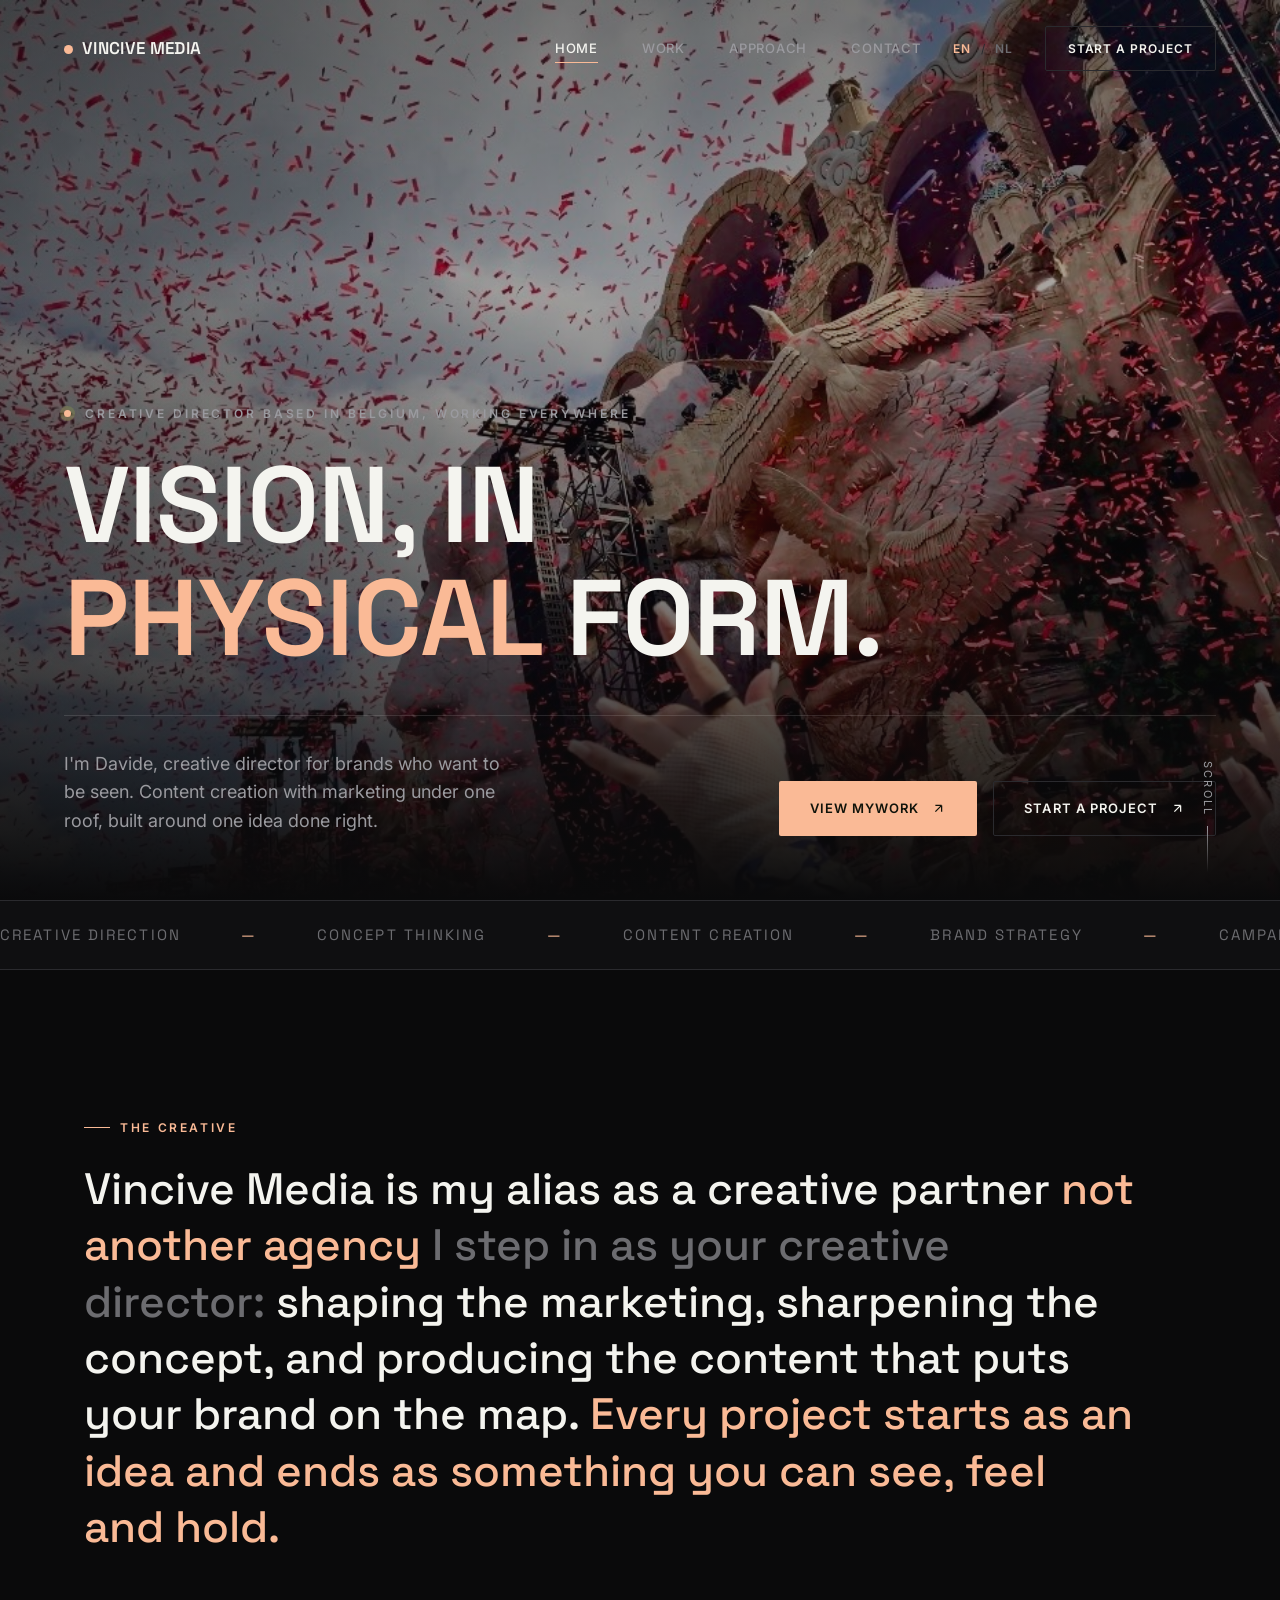
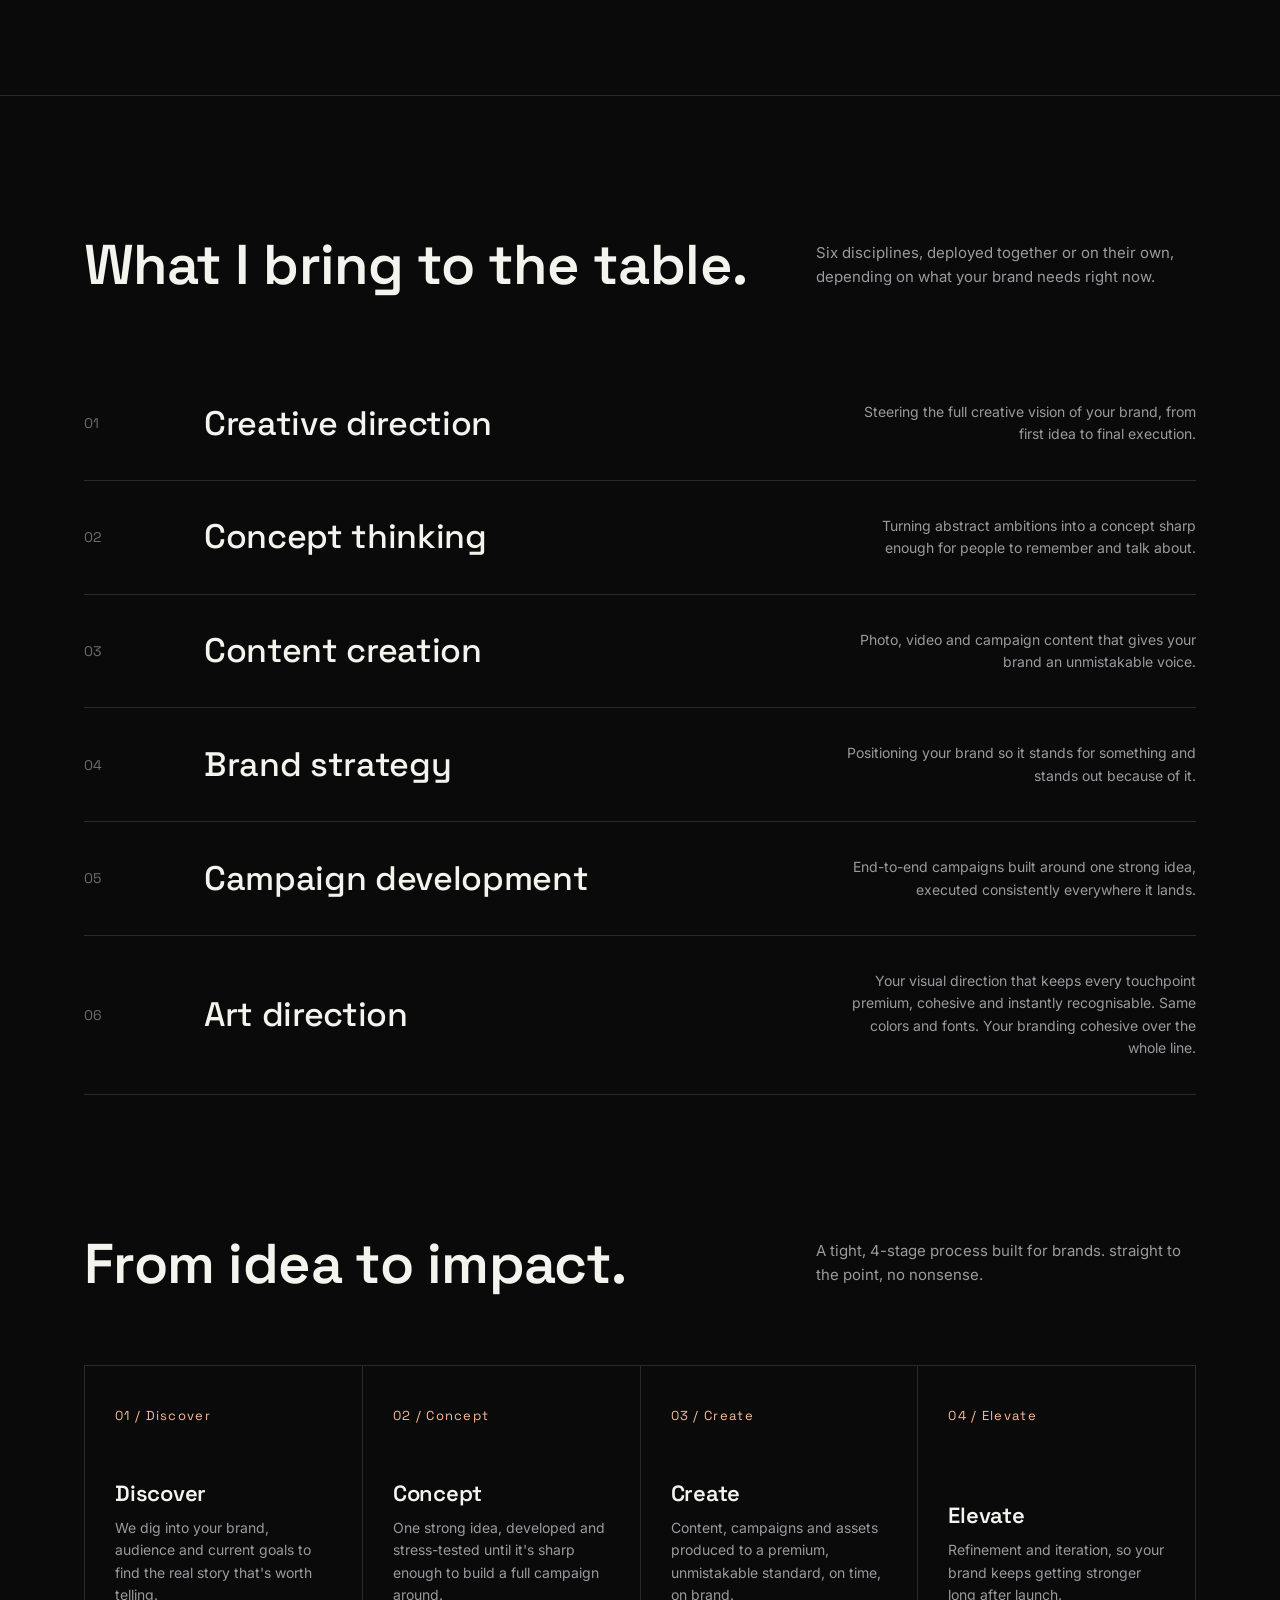
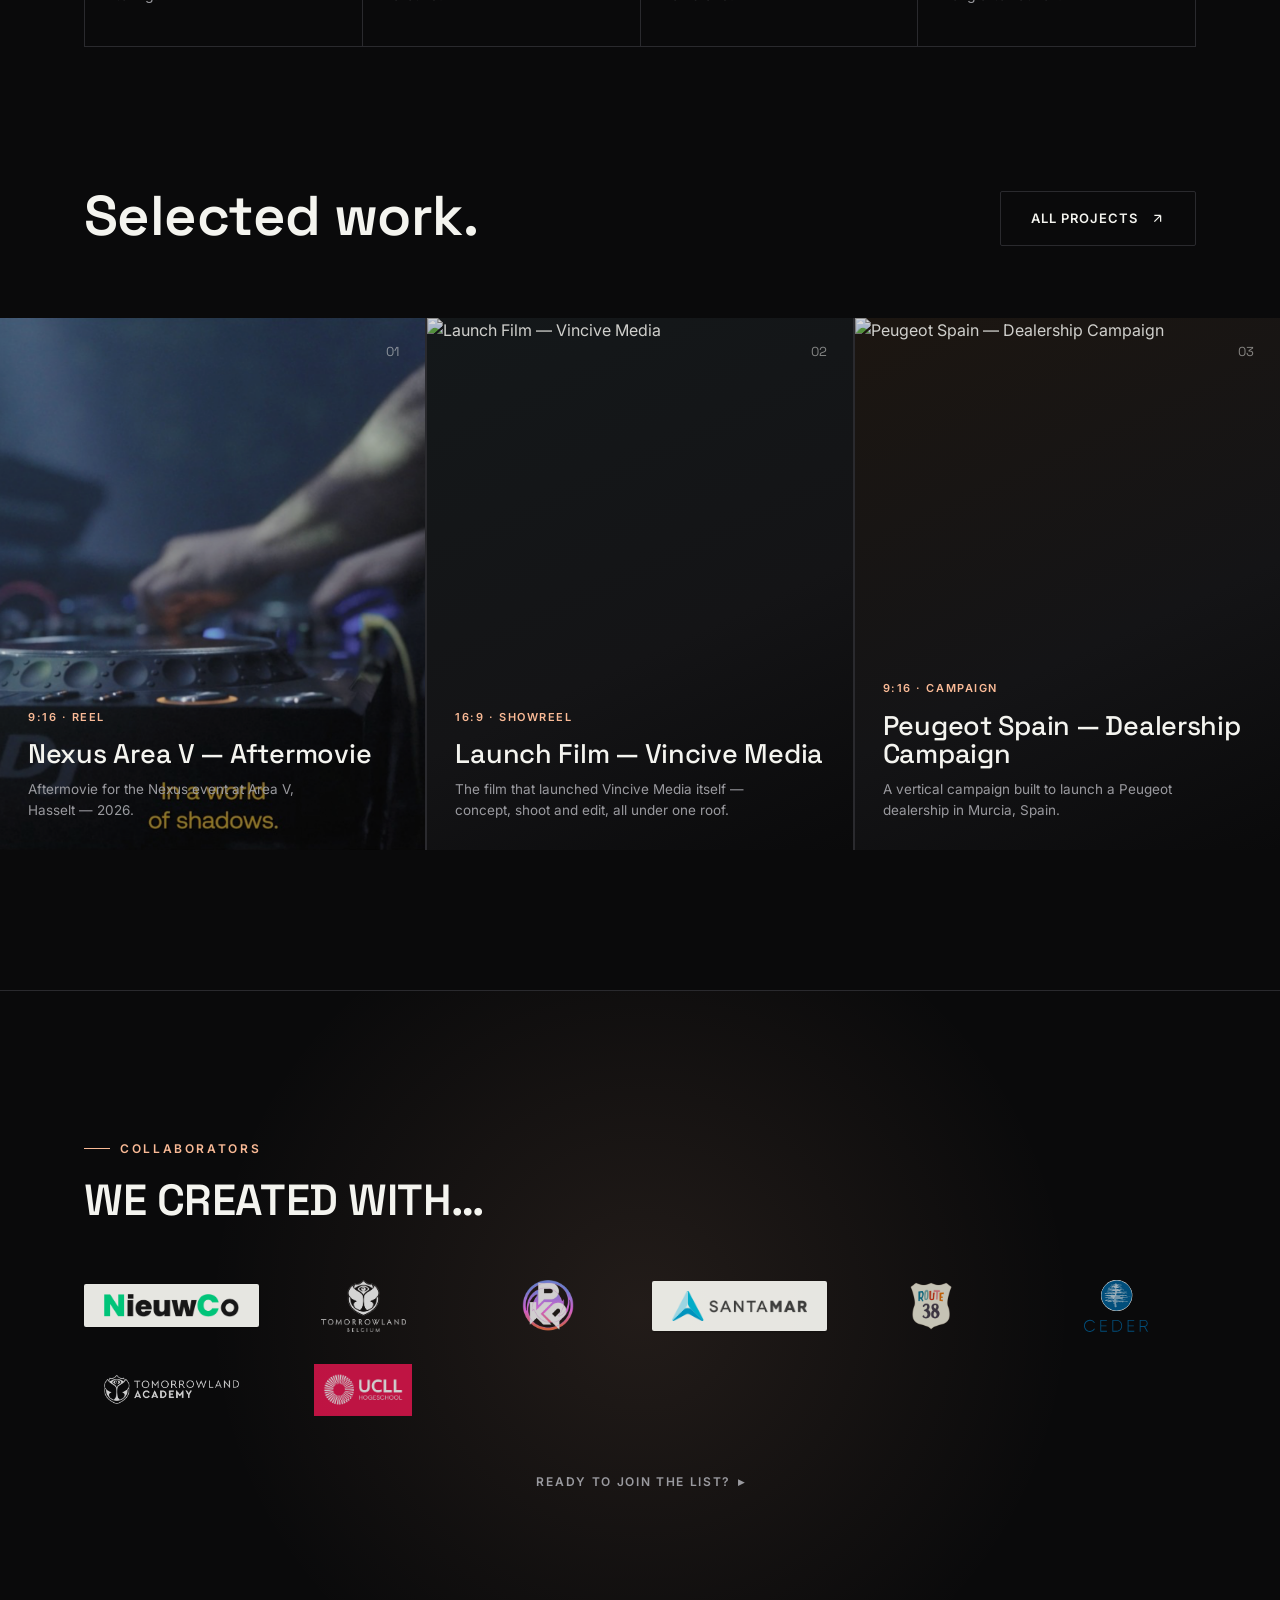
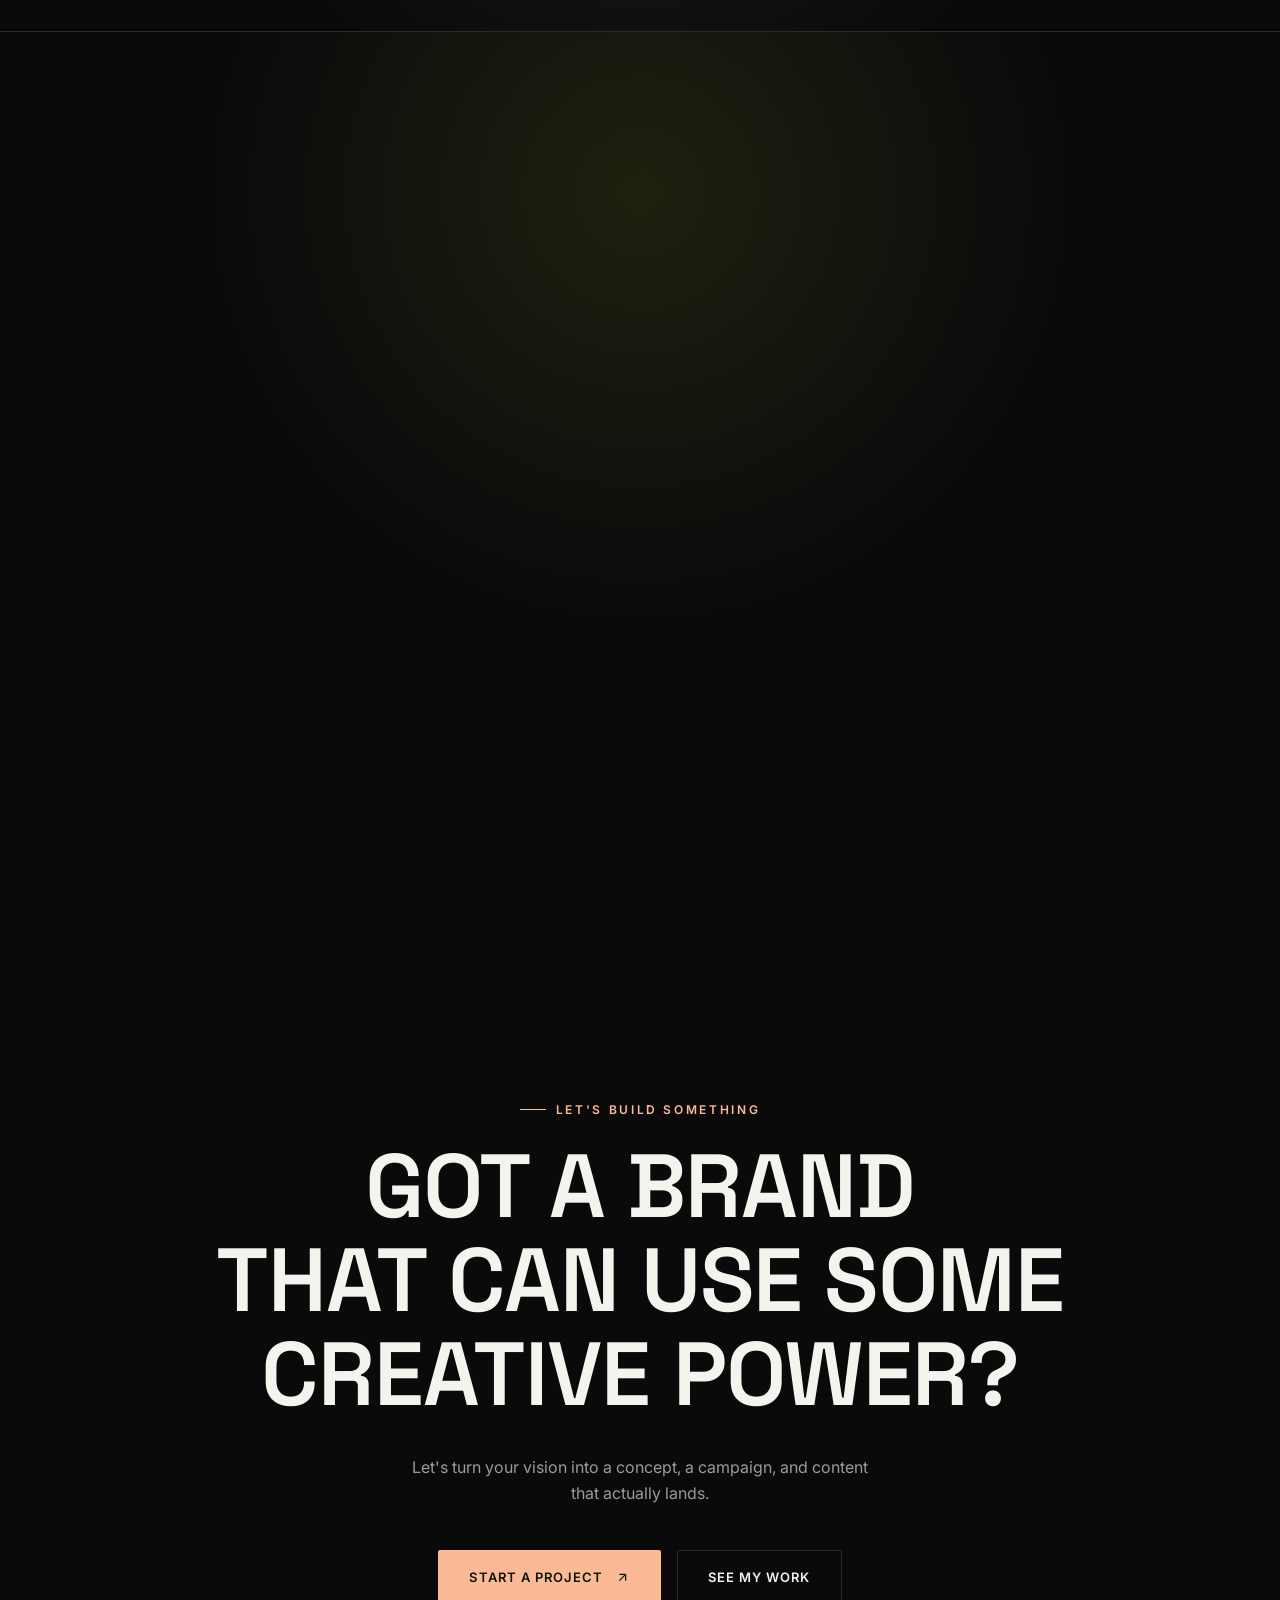
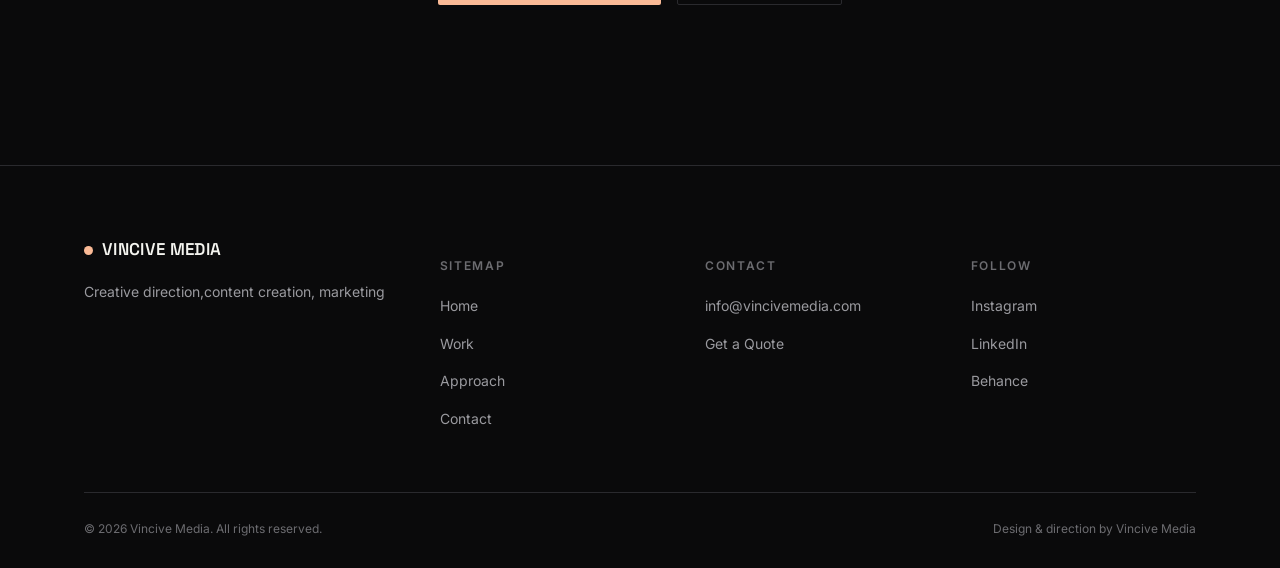
==== index.html @ fcd6e05e "Replace SVG favicon with multiple icon formats Updated favicon links and added apple-touch-icon." ====
<!DOCTYPE html>
<html lang="en" data-i18n-page-title="meta.home.title">
<head>
<meta charset="UTF-8">
<meta name="viewport" content="width=device-width, initial-scale=1.0">
<title>Vincive Media — Creative Direction, Concept &amp; Content</title>
<meta name="description" content="Vincive Media is a creative direction studio. Marketing strategy, concept thinking and content creation — turning your brand's vision into physical form.">

<!-- Open Graph -->
<meta property="og:title" content="Vincive Media — Vision in Physical Form">
<meta property="og:description" content="Creative direction, concept thinking and content creation for brands that want to be seen.">
<meta property="og:type" content="website">

<link rel="icon" href="favicon.ico" sizes="any">
<link rel="icon" type="image/png" sizes="32x32" href="favicon-32x32.png">
<link rel="icon" type="image/png" sizes="16x16" href="favicon-16x16.png">
<link rel="apple-touch-icon" sizes="180x180" href="apple-touch-icon.png">
  
<link rel="preconnect" href="https://fonts.googleapis.com">
<link rel="preconnect" href="https://fonts.gstatic.com" crossorigin>
<link href="https://fonts.googleapis.com/css2?family=Space+Grotesk:wght@300..700&family=Inter:wght@400;500;600&display=swap" rel="stylesheet">

<link rel="stylesheet" href="style.css">
</head>
<body>

<!-- ================= NAV ================= -->
<header class="nav" id="siteNav">
  <a href="index.html" class="nav-logo"><span class="mark"></span>Vincive Media</a>

  <div class="nav-right">
    <nav class="nav-links" id="navLinks">
      <a href="index.html" class="is-active" data-i18n="nav.home">Home</a>
      <a href="projects.html" data-i18n="nav.work">Work</a>
      <a href="index.html#approach" data-i18n="nav.approach">Approach</a>
      <a href="contact.html" data-i18n="nav.contact">Contact</a>
    </nav>

    <div class="lang-switch" id="langSwitch">
      <button type="button" class="lang-btn is-active" data-lang="en">EN</button>
      <span class="lang-sep">/</span>
      <button type="button" class="lang-btn" data-lang="nl">NL</button>
    </div>

    <a href="contact.html" class="btn btn-ghost nav-cta" data-i18n="cta.startProject">Start a Project</a>

    <button class="nav-toggle" id="navToggle" aria-label="Toggle menu">
      <span></span><span></span><span></span>
    </button>
  </div>
</header>

<!-- ================= HERO ================= -->
<section class="hero">
  <div class="hero-media">
    <video autoplay muted loop playsinline poster="poster.jpg">
      <source src="hero-loop.mp4" type="video/mp4">
    </video>
  </div>

  <div class="hero-content">
    <div class="hero-kicker"><span class="dot"></span><span data-i18n="hero.kicker">Creative  — </span></div>
    <h1 class="hero-title" data-i18n="hero.title">Vision, in<br><em>physical</em> form.</h1>

    <div class="hero-bottom">
      <p class="hero-desc" data-i18n="hero.desc">I'm Davide — creative director for brands who want to be seen. Marketing, concept thinking and content creation, under one roof, built around one idea done right.</p>
      <div class="hero-actions">
        <a href="projects.html" class="btn btn-primary"><span data-i18n="cta.viewWork">View the Work</span>
          <svg viewBox="0 0 24 24" fill="none" stroke="currentColor" stroke-width="2"><path d="M7 17L17 7M17 7H7M17 7V17"/></svg>
        </a>
        <a href="contact.html" class="btn btn-ghost"><span data-i18n="cta.startProject">Start a Project</span>
          <svg viewBox="0 0 24 24" fill="none" stroke="currentColor" stroke-width="2"><path d="M7 17L17 7M17 7H7M17 7V17"/></svg>
        </a>
      </div>
    </div>
  </div>

  <div class="scroll-cue" data-i18n="hero.scroll">Scroll</div>
</section>

<!-- ================= MARQUEE ================= -->
<div class="marquee" aria-hidden="true">
  <div class="marquee-track">
    <span data-i18n="marquee.text">Creative Direction <em>—</em> Concept Thinking <em>—</em> Content Creation <em>—</em> Brand Strategy <em>—</em> Campaign Development <em>—</em> Art Direction <em>—</em></span>
    <span data-i18n="marquee.text">Creative Direction <em>—</em> Concept Thinking <em>—</em> Content Creation <em>—</em> Brand Strategy <em>—</em> Campaign Development <em>—</em> Art Direction <em>—</em></span>
  </div>
</div>

<!-- ================= INTRO / STATEMENT ================= -->
<section class="section" id="approach">
  <div class="container">
    <span class="eyebrow" data-reveal data-i18n="eyebrow.studio">The Studio</span>
    <p class="statement" data-reveal data-i18n="intro.statement" style="margin-top:24px;">
      Vincive Media is a creative partner — <span class="pop">not another vendor.</span>
      <span class="muted">I step in as your creative director:</span> shaping the marketing, sharpening the concept, and producing the content that puts your brand on the map. <span class="pop">Every project starts as an idea and ends as something you can see, feel and hold.</span>
    </p>
  </div>
</section>

<!-- ================= SERVICES ================= -->
<section class="section services">
  <div class="container">
    <div class="section-head" data-reveal>
      <h2 data-i18n="services.title">What I bring to the table.</h2>
      <p class="lead" data-i18n="services.lead">Six disciplines, one creative direction — deployed together or on their own, depending on what your brand needs right now.</p>
    </div>

    <div class="service-list">
      <div class="service-row" data-reveal>
        <span class="idx">01</span>
        <h3 data-i18n="service.1.title">Creative Direction</h3>
        <p class="desc" data-i18n="service.1.desc">Steering the full creative vision of your brand, from first idea to final execution.</p>
      </div>
      <div class="service-row" data-reveal>
        <span class="idx">02</span>
        <h3 data-i18n="service.2.title">Concept Thinking</h3>
        <p class="desc" data-i18n="service.2.desc">Turning abstract ambitions into a concept sharp enough for people to remember and talk about.</p>
      </div>
      <div class="service-row" data-reveal>
        <span class="idx">03</span>
        <h3 data-i18n="service.3.title">Content Creation</h3>
        <p class="desc" data-i18n="service.3.desc">Photo, video and campaign content that gives your brand an unmistakable voice.</p>
      </div>
      <div class="service-row" data-reveal>
        <span class="idx">04</span>
        <h3 data-i18n="service.4.title">Brand Strategy</h3>
        <p class="desc" data-i18n="service.4.desc">Positioning your brand so it stands for something — and stands out because of it.</p>
      </div>
      <div class="service-row" data-reveal>
        <span class="idx">05</span>
        <h3 data-i18n="service.5.title">Campaign Development</h3>
        <p class="desc" data-i18n="service.5.desc">End-to-end campaigns built around one strong idea, executed consistently everywhere it lands.</p>
      </div>
      <div class="service-row" data-reveal>
        <span class="idx">06</span>
        <h3 data-i18n="service.6.title">Art Direction</h3>
        <p class="desc" data-i18n="service.6.desc">Visual direction that keeps every touchpoint premium, cohesive and instantly recognisable.</p>
      </div>
    </div>
  </div>
</section>

<!-- ================= PROCESS ================= -->
<section class="section" style="padding-top:0;">
  <div class="container">
    <div class="section-head" data-reveal>
      <h2 data-i18n="process.title">From idea to impact.</h2>
      <p class="lead" data-i18n="process.lead">A tight, four-stage process — built for brands that want speed without losing the craft.</p>
    </div>

    <div class="process-grid" data-reveal>
      <div class="process-step">
        <span class="num" data-i18n="process.1.num">01 / Discover</span>
        <div>
          <h4 data-i18n="process.1.title">Discover</h4>
          <p data-i18n="process.1.desc">We dig into your brand, audience and goals to find the real story that's worth telling.</p>
        </div>
      </div>
      <div class="process-step">
        <span class="num" data-i18n="process.2.num">02 / Concept</span>
        <div>
          <h4 data-i18n="process.2.title">Concept</h4>
          <p data-i18n="process.2.desc">One strong idea, developed and stress-tested until it's sharp enough to build a full campaign around.</p>
        </div>
      </div>
      <div class="process-step">
        <span class="num" data-i18n="process.3.num">03 / Create</span>
        <div>
          <h4 data-i18n="process.3.title">Create</h4>
          <p data-i18n="process.3.desc">Content, campaigns and assets produced to a premium, unmistakable standard — on time, on brand.</p>
        </div>
      </div>
      <div class="process-step">
        <span class="num" data-i18n="process.4.num">04 / Elevate</span>
        <div>
          <h4 data-i18n="process.4.title">Elevate</h4>
          <p data-i18n="process.4.desc">Refinement, rollout and iteration, so your brand keeps getting stronger long after launch.</p>
        </div>
      </div>
    </div>
  </div>
</section>

<!-- ================= FEATURED WORK ================= -->
<section class="section" style="padding-top:0;">
  <div class="container">
    <div class="section-head" data-reveal>
      <h2 data-i18n="work.title">Selected work.</h2>
      <a href="projects.html" class="btn btn-ghost"><span data-i18n="cta.allProjects">All Projects</span>
        <svg viewBox="0 0 24 24" fill="none" stroke="currentColor" stroke-width="2"><path d="M7 17L17 7M17 7H7M17 7V17"/></svg>
      </a>
    </div>
  </div>

  <div class="work-grid" data-reveal>
    <a class="work-card" href="https://youtu.be/z6KLUBSwhwM" data-video="https://youtu.be/z6KLUBSwhwM" style="--card-a:#1a1f12;--card-b:#141416;--card-c:#0a0a0b;">
      <span class="idx">01</span>
      <div class="backdrop"><img src="NEXUS_THUMBNAIL.png" alt="Nexus Area V aftermovie" style="width:100%;height:100%;object-fit:cover;"></div>
      <span class="play-btn"><svg viewBox="0 0 24 24"><path d="M8 5v14l11-7z"/></svg></span>
      <span class="tag" data-i18n="case.4.tag">9:16 · Reel</span>
      <h3 data-i18n="case.4.title">Nexus Area V — Aftermovie</h3>
      <p data-i18n="case.4.desc">Aftermovie for the Nexus event at Area V, Hasselt — 2026.</p>
    </a>
    <a class="work-card" href="https://www.youtube.com/watch?v=Z30029qzMrI" data-video="https://www.youtube.com/watch?v=Z30029qzMrI" style="--card-a:#14181a;--card-b:#141416;--card-c:#0a0a0b;">
      <span class="idx">02</span>
      <div class="backdrop"><img src="https://img.youtube.com/vi/Z30029qzMrI/hqdefault.jpg" alt="Launch Film — Vincive Media" style="width:100%;height:100%;object-fit:cover;"></div>
      <span class="play-btn"><svg viewBox="0 0 24 24"><path d="M8 5v14l11-7z"/></svg></span>
      <span class="tag" data-i18n="case.1.tag">16:9 · Showreel</span>
      <h3 data-i18n="case.1.title">Launch Film — Vincive Media</h3>
      <p data-i18n="case.1.desc">The film that launched Vincive Media itself — concept, shoot and edit, all under one roof.</p>
    </a>
    <a class="work-card" href="https://www.youtube.com/watch?v=VkB8honxouk" data-video="https://www.youtube.com/watch?v=VkB8honxouk" style="--card-a:#1c1611;--card-b:#141416;--card-c:#0a0a0b;">
      <span class="idx">03</span>
      <div class="backdrop"><img src="https://img.youtube.com/vi/VkB8honxouk/hqdefault.jpg" alt="Peugeot Spain — Dealership Campaign" style="width:100%;height:100%;object-fit:cover;"></div>
      <span class="play-btn"><svg viewBox="0 0 24 24"><path d="M8 5v14l11-7z"/></svg></span>
      <span class="tag" data-i18n="case.2.tag">9:16 · Campagne</span>
      <h3 data-i18n="case.2.title">Peugeot Spain — Dealership Campaign</h3>
      <p data-i18n="case.2.desc">A vertical campaign built to launch a Peugeot dealership in Murcia, Spain.</p>
    </a>
  </div>
</section>

<div class="logo-strip" id="clients">
  <div class="glow" aria-hidden="true"></div>
  <div class="container">
    <span class="eyebrow reveal" data-i18n="clients.eyebrow">clients</span>
    <h2 class="logo-strip-heading reveal" data-i18n="clients.heading">We created with&hellip;</h2>

    <div class="logo-grid reveal">
      <span class="logo-cell logo-cell--chip" tabindex="0"><img src="nieuwco.png" alt="Nieuwco" width="140" height="40" loading="lazy"></span>
      <span class="logo-cell logo-cell--invert" tabindex="0"><img src="TLBE_LOGO_BLACK.png" alt="Tomorrowland Belgium" width="140" height="40" loading="lazy"></span>
      <span class="logo-cell" tabindex="0"><img src="logo-PKP26-white_a07970f4.webp" alt="PKP26" width="140" height="40" loading="lazy"></span>
      <span class="logo-cell logo-cell--chip" tabindex="0"><img src="logo-santamar-2.png" alt="Santamar" width="140" height="40" loading="lazy"></span>
      <span class="logo-cell" tabindex="0"><img src="logo_route_38_web_small.png" alt="Route 38" width="140" height="40" loading="lazy"></span>
      <span class="logo-cell" tabindex="0"><img src="ceder-invest-logo-dark.svg" alt="Ceder Invest" width="140" height="40" loading="lazy"></span>
      <span class="logo-cell" tabindex="0"><img src="tomorrowland-academy-logo-white.png" alt="Tomorrowland Academy" width="140" height="40" loading="lazy"></span>
      <span class="logo-cell" tabindex="0"><img src="PNG-Logo_UCLL_negatief_RGB.png" alt="UCLL" width="140" height="40" loading="lazy"></span>
    </div>

    <a href="#contact" class="logo-strip-cta"><span data-i18n="clients.cta">Ready to join the list?</span> <span aria-hidden="true">&#9656;</span></a>
  </div>
</div>

<!-- ================= CTA ================= -->
<section class="cta-band">
  <div class="cta-glow" aria-hidden="true"></div>
  <div class="container">
    <span class="eyebrow" data-reveal data-i18n="cta.home.eyebrow" style="justify-content:center;">Let's Build Something</span>
    <h2 data-reveal data-i18n="cta.home.title" style="margin-top:20px;">Got a brand<br>worth talking about?</h2>
    <p class="sub" data-reveal data-i18n="cta.home.sub">Let's turn your vision into a concept, a campaign, and content that actually lands.</p>
    <div class="actions" data-reveal>
      <a href="contact.html" class="btn btn-primary"><span data-i18n="cta.startProject">Start a Project</span>
        <svg viewBox="0 0 24 24" fill="none" stroke="currentColor" stroke-width="2"><path d="M7 17L17 7M17 7H7M17 7V17"/></svg>
      </a>
      <a href="projects.html" class="btn btn-ghost" data-i18n="cta.seeWork">See the Work</a>
    </div>
  </div>
</section>

<!-- ================= FOOTER ================= -->
<footer class="site-footer">
  <div class="container">
    <div class="footer-top">
      <div class="footer-brand">
        <a href="index.html" class="nav-logo"><span class="mark"></span>Vincive Media</a>
        <p data-i18n="footer.tagline">Creative direction, concept thinking and content creation — vision in physical form.</p>
      </div>
      <div class="footer-col">
        <h5 data-i18n="footer.sitemap">Sitemap</h5>
        <ul>
          <li><a href="index.html" data-i18n="nav.home">Home</a></li>
          <li><a href="projects.html" data-i18n="nav.work">Work</a></li>
          <li><a href="index.html#approach" data-i18n="nav.approach">Approach</a></li>
          <li><a href="contact.html" data-i18n="nav.contact">Contact</a></li>
        </ul>
      </div>
      <div class="footer-col">
        <h5 data-i18n="footer.studio">Studio</h5>
        <ul>
          <li><a href="mailto:info@vincivemedia.com">info@vincivemedia.com</a></li>
          <li><a href="contact.html" data-i18n="footer.getQuote">Get a Quote</a></li>
        </ul>
      </div>
      <div class="footer-col">
        <h5 data-i18n="footer.follow">Follow</h5>
        <ul>
          <li><a href="#">Instagram</a></li>
          <li><a href="#">LinkedIn</a></li>
          <li><a href="#">Behance</a></li>
        </ul>
      </div>
    </div>
    <div class="footer-bottom">
      <span>© <span id="year"></span> <span data-i18n="footer.rights">Vincive Media. All rights reserved.</span></span>
      <span data-i18n="footer.designBy">Design &amp; Direction by Vincive Media</span>
    </div>
  </div>
</footer>

<!-- ================= VIDEO MODAL ================= -->
<div class="video-modal" id="videoModal" aria-hidden="true">
  <div class="video-modal-backdrop" data-close></div>
  <div class="video-modal-inner">
    <button class="video-modal-close" data-close aria-label="Close video">&times;</button>
    <div class="video-modal-frame" id="videoModalFrame"></div>
    <div class="video-modal-caption">
      <span class="mark"></span>
      <span id="videoModalTitle"></span>
    </div>
  </div>
</div>

<script src="i18n.js"></script>
<script src="main.js"></script>
</body>
</html>
---- style.css ----
/* ============================================================
   VINCIVE MEDIA — stylesheet
   Dark, bold, premium creative-direction brand site.
   ============================================================ */

:root{
  --bg:            #0a0a0b;
  --bg-alt:        #0f0f11;
  --surface:       #17171a;
  --surface-2:     #1e1e21;
  --line:          #2a2a2e;
  --text:          #f4f4ef;
  --text-muted:    #9a9a9f;
  --text-dim:      #6c6c70;
  --accent:        #FABA96;
  --accent-dim:    #FABA96;
  --accent-ink:    #10130a;

  --font-display:  'Space Grotesk', 'Helvetica Neue', Arial, sans-serif;
  --font-body:     'Inter', 'Helvetica Neue', Arial, sans-serif;

  --container:     1240px;
  --gutter:        clamp(20px, 5vw, 64px);
  --radius:        2px;

  --ease:          cubic-bezier(.22,.61,.36,1);
}

*, *::before, *::after{ box-sizing: border-box; }

html{
  scroll-behavior: smooth;
}

body{
  margin: 0;
  background: var(--bg);
  color: var(--text);
  font-family: var(--font-body);
  font-size: 16px;
  line-height: 1.6;
  -webkit-font-smoothing: antialiased;
  -moz-osx-font-smoothing: grayscale;
  overflow-x: hidden;
}

img, video{ max-width: 100%; display: block; }

a{ color: inherit; text-decoration: none; }

h1,h2,h3,h4{
  font-family: var(--font-display);
  font-weight: 600;
  line-height: 1.05;
  margin: 0;
  letter-spacing: -0.01em;
}

p{ margin: 0; }

ul{ margin: 0; padding: 0; list-style: none; }

button, input, textarea{
  font-family: inherit;
  color: inherit;
}

::selection{
  background: var(--accent);
  color: var(--accent-ink);
}

.container{
  width: 100%;
  max-width: var(--container);
  margin: 0 auto;
  padding: 0 var(--gutter);
}

.eyebrow{
  display: inline-flex;
  align-items: center;
  gap: 10px;
  font-family: var(--font-body);
  font-size: 12px;
  font-weight: 600;
  letter-spacing: 0.22em;
  text-transform: uppercase;
  color: var(--accent);
}

.eyebrow::before{
  content: "";
  width: 26px;
  height: 1px;
  background: var(--accent);
}

.section{
  padding: clamp(70px, 12vw, 140px) 0;
  position: relative;
}

.section-head{
  display: flex;
  justify-content: space-between;
  align-items: flex-end;
  gap: 40px;
  margin-bottom: clamp(40px, 6vw, 72px);
  flex-wrap: wrap;
}

.section-head h2{
  font-size: clamp(32px, 4.4vw, 56px);
  max-width: 720px;
}

.section-head .lead{
  max-width: 380px;
  color: var(--text-muted);
  font-size: 15px;
  padding-bottom: 6px;
}

.line{
  border: none;
  border-top: 1px solid var(--line);
  margin: 0;
}

/* ---------- buttons ---------- */

.btn{
  display: inline-flex;
  align-items: center;
  gap: 12px;
  padding: 16px 30px;
  font-family: var(--font-body);
  font-size: 13px;
  font-weight: 600;
  letter-spacing: 0.08em;
  text-transform: uppercase;
  border-radius: var(--radius);
  border: 1px solid transparent;
  cursor: pointer;
  transition: transform .35s var(--ease), background .3s ease, color .3s ease, border-color .3s ease;
  white-space: nowrap;
}

.btn svg{ width: 15px; height: 15px; transition: transform .35s var(--ease); }

.btn:hover svg{ transform: translate(3px,-3px); }

.btn-primary{
  background: var(--accent);
  color: var(--accent-ink);
}
.btn-primary:hover{ transform: translateY(-2px); }

.btn-ghost{
  background: transparent;
  color: var(--text);
  border-color: var(--line);
}
.btn-ghost:hover{
  border-color: var(--accent);
  color: var(--accent);
  transform: translateY(-2px);
}

/* ---------- nav ---------- */

.nav{
  position: fixed;
  top: 0; left: 0; right: 0;
  z-index: 100;
  display: flex;
  align-items: center;
  justify-content: space-between;
  padding: 26px var(--gutter);
  transition: background .4s ease, padding .4s ease, border-color .4s ease;
  border-bottom: 1px solid transparent;
}

.nav.is-scrolled{
  background: rgba(10,10,11,0.86);
  backdrop-filter: blur(14px);
  -webkit-backdrop-filter: blur(14px);
  padding-top: 18px;
  padding-bottom: 18px;
  border-color: var(--line);
}

.nav-logo{
  display: flex;
  align-items: baseline;
  gap: 9px;
  font-family: var(--font-display);
  font-weight: 600;
  font-size: 17px;
  letter-spacing: 0.02em;
  text-transform: uppercase;
}

.nav-logo .mark{
  width: 9px; height: 9px;
  background: var(--accent);
  display: inline-block;
  border-radius: 50%;
}

.nav-right{
  display: flex;
  align-items: center;
  gap: 30px;
}

.nav-links{
  display: flex;
  align-items: center;
  gap: 44px;
}

.nav-links a{
  font-size: 13px;
  font-weight: 500;
  letter-spacing: 0.06em;
  text-transform: uppercase;
  color: var(--text-muted);
  position: relative;
  padding: 4px 0;
  transition: color .3s ease;
}

.nav-links a::after{
  content: "";
  position: absolute;
  left: 0; bottom: 0;
  width: 0; height: 1px;
  background: var(--accent);
  transition: width .3s var(--ease);
}

.nav-links a:hover,
.nav-links a.is-active{
  color: var(--text);
}
.nav-links a:hover::after,
.nav-links a.is-active::after{
  width: 100%;
}

.nav-cta{
  display: none;
}

@media (min-width: 980px){
  .nav-cta{
    display: inline-flex;
    padding: 12px 22px;
    font-size: 12px;
  }
}

.nav-toggle{
  display: none;
  flex-direction: column;
  gap: 5px;
  width: 30px;
  background: none;
  border: none;
  cursor: pointer;
  z-index: 200;
}
.nav-toggle span{
  height: 1px;
  background: var(--text);
  transition: transform .3s ease, opacity .3s ease;
}

/* ---------- language switch ---------- */

.lang-switch{
  display: flex;
  align-items: center;
  gap: 8px;
  position: relative;
  z-index: 200;
}

.lang-btn{
  background: none;
  border: none;
  cursor: pointer;
  padding: 4px 2px;
  font-family: var(--font-body);
  font-size: 12px;
  font-weight: 600;
  letter-spacing: 0.08em;
  color: var(--text-dim);
  transition: color .3s ease;
}

.lang-btn.is-active{
  color: var(--accent);
}

.lang-btn:hover{ color: var(--text); }

.lang-sep{
  color: var(--line);
  font-size: 12px;
}

/* ---------- hero ---------- */

.hero{
  position: relative;
  min-height: 100svh;
  display: flex;
  flex-direction: column;
  justify-content: flex-end;
  overflow: hidden;
  background: var(--bg);
}

.hero-media{
  position: absolute;
  inset: 0;
  z-index: 0;
}

.hero-media video,
.hero-media img{
  width: 100%;
  height: 100%;
  object-fit: cover;
}

.hero-media::after{
  content: "";
  position: absolute;
  inset: 0;
  background:
    linear-gradient(180deg, rgba(10,10,11,0.55) 0%, rgba(10,10,11,0.35) 30%, rgba(10,10,11,0.55) 68%, var(--bg) 100%),
    linear-gradient(90deg, rgba(10,10,11,0.35) 0%, transparent 40%);
}

.hero-content{
  position: relative;
  z-index: 2;
  padding: 200px var(--gutter) 64px;
  width: 100%;
}

.hero-kicker{
  display: flex;
  align-items: center;
  gap: 14px;
  margin-bottom: 26px;
  font-size: 12px;
  font-weight: 600;
  letter-spacing: 0.24em;
  text-transform: uppercase;
  color: var(--text-muted);
}
.hero-kicker span.dot{
  width: 7px; height: 7px;
  border-radius: 50%;
  background: var(--accent);
  box-shadow: 0 0 0 4px rgba(198,241,53,0.15);
}

.hero-title{
  font-size: clamp(44px, 8.4vw, 128px);
  text-transform: uppercase;
  letter-spacing: -0.01em;
  max-width: 20ch;
}

.hero-title em{
  font-style: normal;
  color: var(--accent);
}

.hero-bottom{
  display: flex;
  justify-content: space-between;
  align-items: flex-end;
  gap: 40px;
  margin-top: 40px;
  padding-top: 34px;
  border-top: 1px solid rgba(255,255,255,0.12);
  flex-wrap: wrap;
}

.hero-desc{
  max-width: 460px;
  font-size: clamp(15px, 1.6vw, 18px);
  color: var(--text-muted);
}

.hero-actions{
  display: flex;
  gap: 16px;
  flex-wrap: wrap;
}

.scroll-cue{
  position: absolute;
  right: var(--gutter);
  bottom: 28px;
  z-index: 2;
  display: flex;
  align-items: center;
  gap: 10px;
  font-size: 11px;
  letter-spacing: 0.2em;
  text-transform: uppercase;
  color: var(--text-muted);
  writing-mode: vertical-rl;
}

.scroll-cue::after{
  content: "";
  width: 1px;
  height: 46px;
  background: linear-gradient(var(--text-muted), transparent);
  animation: scrollcue 2.2s ease-in-out infinite;
}

@keyframes scrollcue{
  0%{ transform: scaleY(0); transform-origin: top; opacity: 0; }
  40%{ transform: scaleY(1); transform-origin: top; opacity: 1;}
  60%{ transform: scaleY(1); transform-origin: bottom; opacity: 1;}
  100%{ transform: scaleY(0); transform-origin: bottom; opacity: 0;}
}

/* ---------- marquee ---------- */

.marquee{
  border-top: 1px solid var(--line);
  border-bottom: 1px solid var(--line);
  padding: 22px 0;
  overflow: hidden;
  background: var(--bg-alt);
}

.marquee-track{
  display: flex;
  width: max-content;
  gap: 60px;
  animation: marquee 26s linear infinite;
}

.marquee-track span{
  font-family: var(--font-display);
  font-size: 15px;
  text-transform: uppercase;
  letter-spacing: 0.14em;
  color: var(--text-dim);
  display: flex;
  align-items: center;
  gap: 60px;
}

.marquee-track span em{
  font-style: normal;
  color: var(--accent);
}

@keyframes marquee{
  from{ transform: translateX(0); }
  to{ transform: translateX(-50%); }
}

/* ---------- intro / statement ---------- */

.statement{
  font-family: var(--font-display);
  font-weight: 500;
  font-size: clamp(24px, 3.6vw, 44px);
  line-height: 1.28;
  max-width: 1050px;
  color: var(--text);
}

.statement .muted{ color: var(--text-dim); }
.statement .pop{ color: var(--accent); }

.intro-grid{
  display: grid;
  grid-template-columns: 1fr 1fr;
  gap: 60px;
  margin-top: 56px;
}

.intro-col .num{
  font-family: var(--font-display);
  font-size: 13px;
  color: var(--accent);
  letter-spacing: 0.1em;
  margin-bottom: 14px;
  display: block;
}

.intro-col h4{
  font-size: 20px;
  margin-bottom: 10px;
}

.intro-col p{
  color: var(--text-muted);
  font-size: 15px;
}

/* ---------- services ---------- */

.services{
  border-top: 1px solid var(--line);
}

.service-row{
  display: grid;
  grid-template-columns: 90px 1fr auto;
  align-items: center;
  gap: 30px;
  padding: 34px 0;
  border-bottom: 1px solid var(--line);
  transition: padding-left .4s var(--ease), background .4s ease;
  cursor: default;
}

.service-row:hover{
  padding-left: 18px;
  background: linear-gradient(90deg, rgba(198,241,53,0.05), transparent);
}

.service-row .idx{
  font-family: var(--font-display);
  color: var(--text-dim);
  font-size: 14px;
}

.service-row h3{
  font-size: clamp(22px, 3vw, 34px);
  font-weight: 500;
  transition: color .3s ease;
}

.service-row:hover h3{ color: var(--accent); }

.service-row .desc{
  max-width: 360px;
  color: var(--text-muted);
  font-size: 14px;
  justify-self: end;
  text-align: right;
}

/* ---------- process ---------- */

.process-grid{
  display: grid;
  grid-template-columns: repeat(4, 1fr);
  gap: 1px;
  background: var(--line);
  border: 1px solid var(--line);
}

.process-step{
  background: var(--bg);
  padding: 40px 30px;
  min-height: 280px;
  display: flex;
  flex-direction: column;
  justify-content: space-between;
  transition: background .35s ease;
}

.process-step:hover{ background: var(--surface); }

.process-step .num{
  font-family: var(--font-display);
  font-size: 13px;
  color: var(--accent);
  letter-spacing: 0.1em;
}

.process-step h4{
  font-size: 22px;
  margin: 26px 0 12px;
}

.process-step p{
  color: var(--text-muted);
  font-size: 14px;
}

/* ---------- work / project cards ---------- */

.work-grid{
  display: grid;
  grid-template-columns: repeat(3, 1fr);
  gap: 2px;
  background: var(--line);
}

.work-card{
  background: var(--bg);
  position: relative;
  aspect-ratio: 4/5;
  overflow: hidden;
  display: flex;
  flex-direction: column;
  justify-content: flex-end;
  padding: 28px;
  isolation: isolate;
}

.work-card .backdrop{
  position: absolute;
  inset: 0;
  z-index: -1;
  background: var(--card-a, #141416) linear-gradient(155deg, var(--card-a, #141416), var(--card-b, #1c1c1f) 60%, var(--card-c, #0a0a0b));
  transition: transform .6s var(--ease);
}

.work-card::before{
  content: "";
  position: absolute;
  inset: 0;
  z-index: -1;
  background: linear-gradient(0deg, rgba(0,0,0,0.78) 0%, rgba(0,0,0,0.12) 55%, rgba(0,0,0,0.05) 100%);
}

.work-card:hover .backdrop{ transform: scale(1.06); }

.work-card .tag{
  font-size: 11px;
  letter-spacing: 0.14em;
  text-transform: uppercase;
  color: var(--accent);
  margin-bottom: 14px;
  font-weight: 600;
}

.work-card h3{
  font-size: clamp(20px, 2.4vw, 27px);
  font-weight: 500;
  margin-bottom: 10px;
}

.work-card p{
  color: var(--text-muted);
  font-size: 13.5px;
  max-width: 34ch;
}

.work-card .idx{
  position: absolute;
  top: 24px; right: 26px;
  font-family: var(--font-display);
  font-size: 13px;
  color: rgba(244,244,239,0.5);
}

/* filters (projects page) */

.filters{
  display: flex;
  flex-wrap: wrap;
  gap: 10px;
  margin-bottom: 50px;
}

.filter-btn{
  padding: 10px 20px;
  border: 1px solid var(--line);
  background: transparent;
  color: var(--text-muted);
  font-size: 12px;
  font-weight: 600;
  letter-spacing: 0.08em;
  text-transform: uppercase;
  border-radius: 999px;
  cursor: pointer;
  transition: all .3s ease;
}

.filter-btn:hover{
  color: var(--text);
  border-color: var(--text-muted);
}

.filter-btn.is-active{
  background: var(--accent);
  border-color: var(--accent);
  color: var(--accent-ink);
}

.work-card.is-hidden{ display: none; }

.note-banner{
  margin-top: 60px;
  padding: 24px 28px;
  border: 1px dashed var(--line);
  border-radius: var(--radius);
  color: var(--text-dim);
  font-size: 13px;
  display: flex;
  gap: 14px;
  align-items: flex-start;
}
.note-banner strong{ color: var(--text-muted); }

/* ---------- clients strip ---------- */

.clients-strip{
  display: grid;
  grid-template-columns: repeat(5, 1fr);
  border-top: 1px solid var(--line);
  border-bottom: 1px solid var(--line);
}

.clients-strip span{
  padding: 34px 20px;
  text-align: center;
  border-right: 1px solid var(--line);
  font-family: var(--font-display);
  font-size: 14px;
  letter-spacing: 0.08em;
  text-transform: uppercase;
  color: var(--text-dim);
}
.clients-strip span:last-child{ border-right: none; }

/* ---------- Logo strip (clients & collaborators) ---------- */
.logo-strip{
  position: relative;
  padding: clamp(70px, 12vw, 140px) 0;
  border-top: 1px solid var(--line);
  border-bottom: 1px solid var(--line);
  overflow: hidden;
}
.logo-strip .glow{
  position: absolute;
  top: 50%; left: 50%;
  width: 900px; height: 900px;
  transform: translate(-50%,-50%);
  background: radial-gradient(circle, rgba(250,186,150,0.10) 0%, transparent 68%);
  z-index: 0;
  pointer-events: none;
}
.logo-strip .container{ position: relative; z-index: 1; }

.logo-strip-heading{
  font-family: var(--font-display);
  text-transform: uppercase;
  letter-spacing: -0.01em;
  font-weight: 600;
  font-size: clamp(28px, 3.4vw, 44px);
  color: var(--text);
  margin: 20px 0 56px;
  max-width: 16ch;
}

.logo-grid{
  display: grid;
  grid-template-columns: repeat(2, 1fr);
  gap: 40px 24px;
  align-items: center;
}
@media(min-width:640px){ .logo-grid{ grid-template-columns: repeat(3, 1fr); } }
@media(min-width:900px){ .logo-grid{ grid-template-columns: repeat(6, 1fr); gap: 32px 24px; } }

.logo-cell{
  display: flex;
  align-items: center;
  justify-content: center;
  height: 52px;
  cursor: default;
  outline: none;
}
.logo-cell img{
  height: auto; max-height: 100%; width: auto; max-width: 135px;
  object-fit: contain; display: block;
  opacity: .8;
  transition: opacity .35s ease, transform .35s var(--ease);
}
.logo-cell:hover img, .logo-cell:focus-visible img{ opacity: 1; transform: scale(1.06); }

/* logos that are solid black/dark artwork (made for light backgrounds) get flipped to white
   so they stay legible here, without touching logos that already carry their own colour */
.logo-cell--invert img{ filter: invert(1) brightness(1.6); opacity: .82; }
.logo-cell--invert:hover img, .logo-cell--invert:focus-visible img{ opacity: 1; }

/* logos with dark text/details that need a light backing to stay readable in full colour */
.logo-cell--chip{
  background: rgba(244,244,239,0.94);
  border-radius: var(--radius);
  padding: 10px 20px;
  height: auto;
  box-shadow: 0 1px 2px rgba(0,0,0,0.3);
}
.logo-cell--chip img{ opacity: 1; max-height: 32px; }
.logo-cell--chip:hover img, .logo-cell--chip:focus-visible img{ transform: scale(1.04); }

.logo-strip-cta{
  display: block;
  text-align: center;
  margin-top: 56px;
  font-family: var(--font-body);
  font-size: 12px;
  font-weight: 600;
  letter-spacing: 0.14em;
  text-transform: uppercase;
  color: var(--text-muted);
  transition: color .3s ease;
}
.logo-strip-cta span{ display: inline-block; transition: transform .3s var(--ease); margin-left: 2px; }
.logo-strip-cta:hover{ color: var(--accent); }
.logo-strip-cta:hover span{ transform: translateX(3px); }


/* ---------- CTA band ---------- */

.cta-band{
  position: relative;
  padding: clamp(80px, 14vw, 160px) 0;
  text-align: center;
  overflow: hidden;
}

.cta-band h2{
  font-size: clamp(38px, 7vw, 92px);
  text-transform: uppercase;
  max-width: 16ch;
  margin: 0 auto 34px;
}

.cta-band .sub{
  color: var(--text-muted);
  max-width: 460px;
  margin: 0 auto 44px;
}

.cta-band .actions{
  display: flex;
  justify-content: center;
  gap: 16px;
  flex-wrap: wrap;
}

.cta-glow{
  position: absolute;
  top: 50%; left: 50%;
  width: 900px; height: 900px;
  transform: translate(-50%,-50%);
  background: radial-gradient(circle, rgba(198,241,53,0.10) 0%, transparent 68%);
  z-index: 0;
  pointer-events: none;
}

.cta-band > *{ position: relative; z-index: 1; }

/* ---------- footer ---------- */

.site-footer{
  border-top: 1px solid var(--line);
  padding: 70px 0 30px;
}

.footer-top{
  display: grid;
  grid-template-columns: 1.4fr 1fr 1fr 1fr;
  gap: 40px;
  padding-bottom: 60px;
}

.footer-brand .nav-logo{ margin-bottom: 18px; }

.footer-brand p{
  color: var(--text-muted);
  font-size: 14px;
  max-width: 320px;
}

.footer-col h5{
  font-size: 12px;
  letter-spacing: 0.14em;
  text-transform: uppercase;
  color: var(--text-dim);
  margin-bottom: 18px;
  font-weight: 600;
}

.footer-col ul{
  display: flex;
  flex-direction: column;
  gap: 12px;
}

.footer-col a{
  font-size: 14px;
  color: var(--text-muted);
  transition: color .3s ease;
}
.footer-col a:hover{ color: var(--accent); }

.footer-bottom{
  display: flex;
  justify-content: space-between;
  align-items: center;
  padding-top: 26px;
  border-top: 1px solid var(--line);
  font-size: 12px;
  color: var(--text-dim);
  flex-wrap: wrap;
  gap: 14px;
}

/* ---------- contact page ---------- */

.contact-hero{
  padding: 200px 0 60px;
}

.contact-hero h1{
  font-size: clamp(40px, 8vw, 108px);
  text-transform: uppercase;
  max-width: 16ch;
}

.contact-grid{
  display: grid;
  grid-template-columns: 1.1fr 0.9fr;
  gap: 80px;
  padding: 40px 0 120px;
}

.field{
  margin-bottom: 26px;
}

.field label{
  display: block;
  font-size: 12px;
  letter-spacing: 0.1em;
  text-transform: uppercase;
  color: var(--text-dim);
  margin-bottom: 10px;
}

.field input,
.field textarea{
  width: 100%;
  background: transparent;
  border: none;
  border-bottom: 1px solid var(--line);
  padding: 12px 2px;
  font-size: 17px;
  color: var(--text);
  transition: border-color .3s ease;
  resize: none;
}

.field input:focus,
.field textarea:focus{
  outline: none;
  border-color: var(--accent);
}

.field input::placeholder,
.field textarea::placeholder{ color: var(--text-dim); }

.contact-side{
  display: flex;
  flex-direction: column;
  gap: 44px;
}

.contact-block h5{
  font-size: 12px;
  letter-spacing: 0.14em;
  text-transform: uppercase;
  color: var(--text-dim);
  margin-bottom: 16px;
  font-weight: 600;
}

.contact-block a.big-link,
.contact-block p{
  font-family: var(--font-display);
  font-size: clamp(20px, 2.2vw, 27px);
  font-weight: 500;
}

.contact-block a.big-link{
  display: inline-block;
  border-bottom: 1px solid var(--line);
  transition: color .3s ease, border-color .3s ease;
}
.contact-block a.big-link:hover{
  color: var(--accent);
  border-color: var(--accent);
}

.socials-inline{
  display: flex;
  gap: 20px;
  flex-wrap: wrap;
}
.socials-inline a{
  font-size: 14px;
  color: var(--text-muted);
  border-bottom: 1px solid transparent;
  transition: color .3s ease, border-color .3s ease;
}
.socials-inline a:hover{
  color: var(--accent);
  border-color: var(--accent);
}

.availability{
  display: flex;
  align-items: center;
  gap: 10px;
  font-size: 13px;
  color: var(--text-muted);
}
.availability .dot{
  width: 8px; height: 8px;
  border-radius: 50%;
  background: var(--accent);
  box-shadow: 0 0 0 4px rgba(198,241,53,0.15);
}

/* ---------- page hero (non-home) ---------- */

.page-hero{
  padding: 190px 0 80px;
  border-bottom: 1px solid var(--line);
}

.page-hero h1{
  font-size: clamp(42px, 8vw, 110px);
  text-transform: uppercase;
  max-width: 18ch;
}

.page-hero .lead{
  margin-top: 26px;
  max-width: 540px;
  color: var(--text-muted);
  font-size: 17px;
}

/* ---------- reveal animation ---------- */

[data-reveal]{
  opacity: 0;
  transform: translateY(28px);
  transition: opacity .8s var(--ease), transform .8s var(--ease);
}
[data-reveal].is-visible{
  opacity: 1;
  transform: translateY(0);
}

/* ---------- responsive ---------- */

@media (max-width: 980px){
  .intro-grid{ grid-template-columns: 1fr; gap: 36px; }
  .process-grid{ grid-template-columns: repeat(2, 1fr); }
  .work-grid{ grid-template-columns: repeat(2, 1fr); }
  .clients-strip{ grid-template-columns: repeat(3, 1fr); }
  .clients-strip span:nth-child(3){ border-right: none; }
  .footer-top{ grid-template-columns: 1fr 1fr; row-gap: 40px; }
  .contact-grid{ grid-template-columns: 1fr; gap: 60px; }
  .service-row{ grid-template-columns: 50px 1fr; }
  .service-row .desc{ display: none; }
}

@media (max-width: 720px){
  .nav-links{
    position: fixed;
    inset: 0;
    z-index: 150;
    background: var(--bg);
    flex-direction: column;
    justify-content: center;
    align-items: flex-start;
    padding: 0 32px;
    gap: 26px;
    transform: translateX(100%);
    transition: transform .45s var(--ease);
  }
  .nav-links.is-open{ transform: translateX(0); }
  .nav-links a{ font-size: 28px; }
  .nav-toggle{ display: flex; }

  .process-grid{ grid-template-columns: 1fr; }
  .work-grid{ grid-template-columns: 1fr; }
  .clients-strip{ grid-template-columns: repeat(2, 1fr); }
  .clients-strip span:nth-child(2n){ border-right: none; }
  .footer-top{ grid-template-columns: 1fr; }
  .hero-content{ padding-top: 150px; }
  .hero-bottom{ flex-direction: column; align-items: flex-start; }
  .scroll-cue{ display: none; }
}

/* ---------- work-card play button (video projects) ---------- */

.work-card{ position: relative; }

.work-card .backdrop img{
  width: 100%; height: 100%; object-fit: cover; display: block;
  filter: saturate(0.85) brightness(0.85);
  transition: transform .6s var(--ease), filter .4s ease;
}
.work-card:hover .backdrop img{ transform: scale(1.06); filter: saturate(1) brightness(0.7); }

.work-card .play-btn{
  position: absolute;
  top: 50%; left: 50%;
  transform: translate(-50%,-50%) scale(0.85);
  width: 58px; height: 58px;
  border-radius: 50%;
  border: 1px solid rgba(245,245,240,0.5);
  display: flex;
  align-items: center;
  justify-content: center;
  opacity: 0;
  z-index: 2;
  transition: opacity .35s ease, transform .35s var(--ease), border-color .3s ease, background .3s ease;
}
.work-card:hover .play-btn{
  opacity: 1;
  transform: translate(-50%,-50%) scale(1);
  border-color: var(--accent);
  background: rgba(198,241,53,0.14);
}
.work-card .play-btn svg{ width: 18px; height: 18px; fill: #fff; margin-left: 3px; }

/* ---------- video modal (YouTube / Vimeo lightbox) ---------- */

.video-modal{
  position: fixed;
  inset: 0;
  z-index: 300;
  display: flex;
  align-items: center;
  justify-content: center;
  padding: var(--gutter, 24px);
  opacity: 0;
  visibility: hidden;
  transition: opacity .35s ease, visibility .35s ease;
}
.video-modal.is-open{ opacity: 1; visibility: visible; }

.video-modal-backdrop{
  position: absolute;
  inset: 0;
  background: rgba(6,6,7,0.92);
  backdrop-filter: blur(6px);
  -webkit-backdrop-filter: blur(6px);
}

.video-modal-inner{
  position: relative;
  z-index: 1;
  width: 100%;
  max-width: 1000px;
}

.video-modal-frame{
  position: relative;
  width: 100%;
  aspect-ratio: 16 / 9;
  background: #000;
  box-shadow: 0 30px 80px rgba(0,0,0,0.6);
}
.video-modal-frame iframe{
  position: absolute; inset: 0; width: 100%; height: 100%; border: 0;
}

.video-modal-close{
  position: absolute;
  top: -46px; right: 0;
  width: 36px; height: 36px;
  border-radius: 50%;
  border: 1px solid var(--line);
  background: transparent;
  color: var(--text);
  font-size: 22px;
  line-height: 1;
  cursor: pointer;
  transition: color .3s ease, border-color .3s ease, transform .3s ease;
}
.video-modal-close:hover{ color: var(--accent); border-color: var(--accent); transform: rotate(90deg); }

.video-modal-caption{
  display: flex;
  align-items: center;
  gap: 10px;
  margin-top: 18px;
  font-family: var(--font-display);
  font-size: 14px;
  font-weight: 500;
  letter-spacing: 0.01em;
  color: var(--text-muted);
}
.video-modal-caption .mark{
  width: 7px; height: 7px;
  border-radius: 50%;
  background: var(--accent);
  flex: none;
}
.video-modal-caption:empty{ display: none; }
#videoModalTitle:empty ~ .mark,
.video-modal-caption:has(#videoModalTitle:empty){ display: none; }

@media (max-width: 720px){
  .video-modal-close{ top: -40px; right: 0; }
  .video-modal-caption{ font-size: 13px; }
}
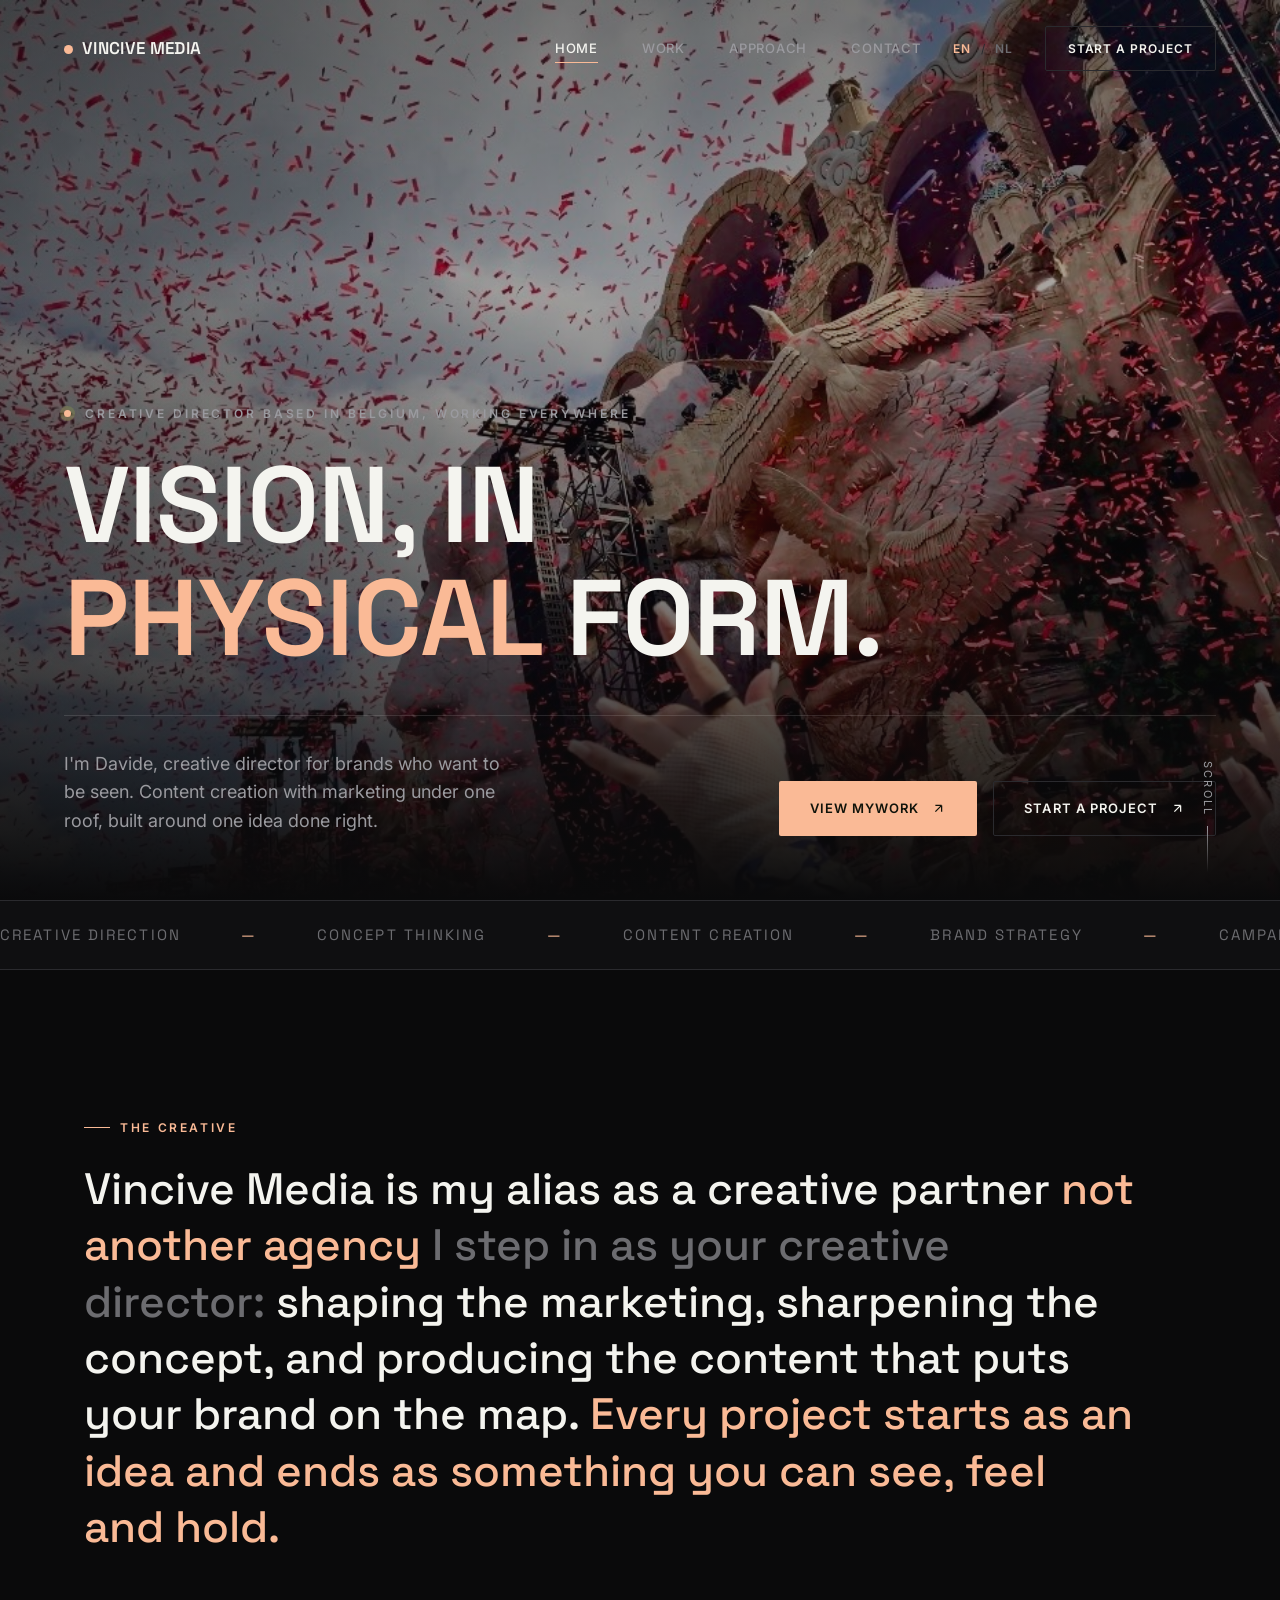
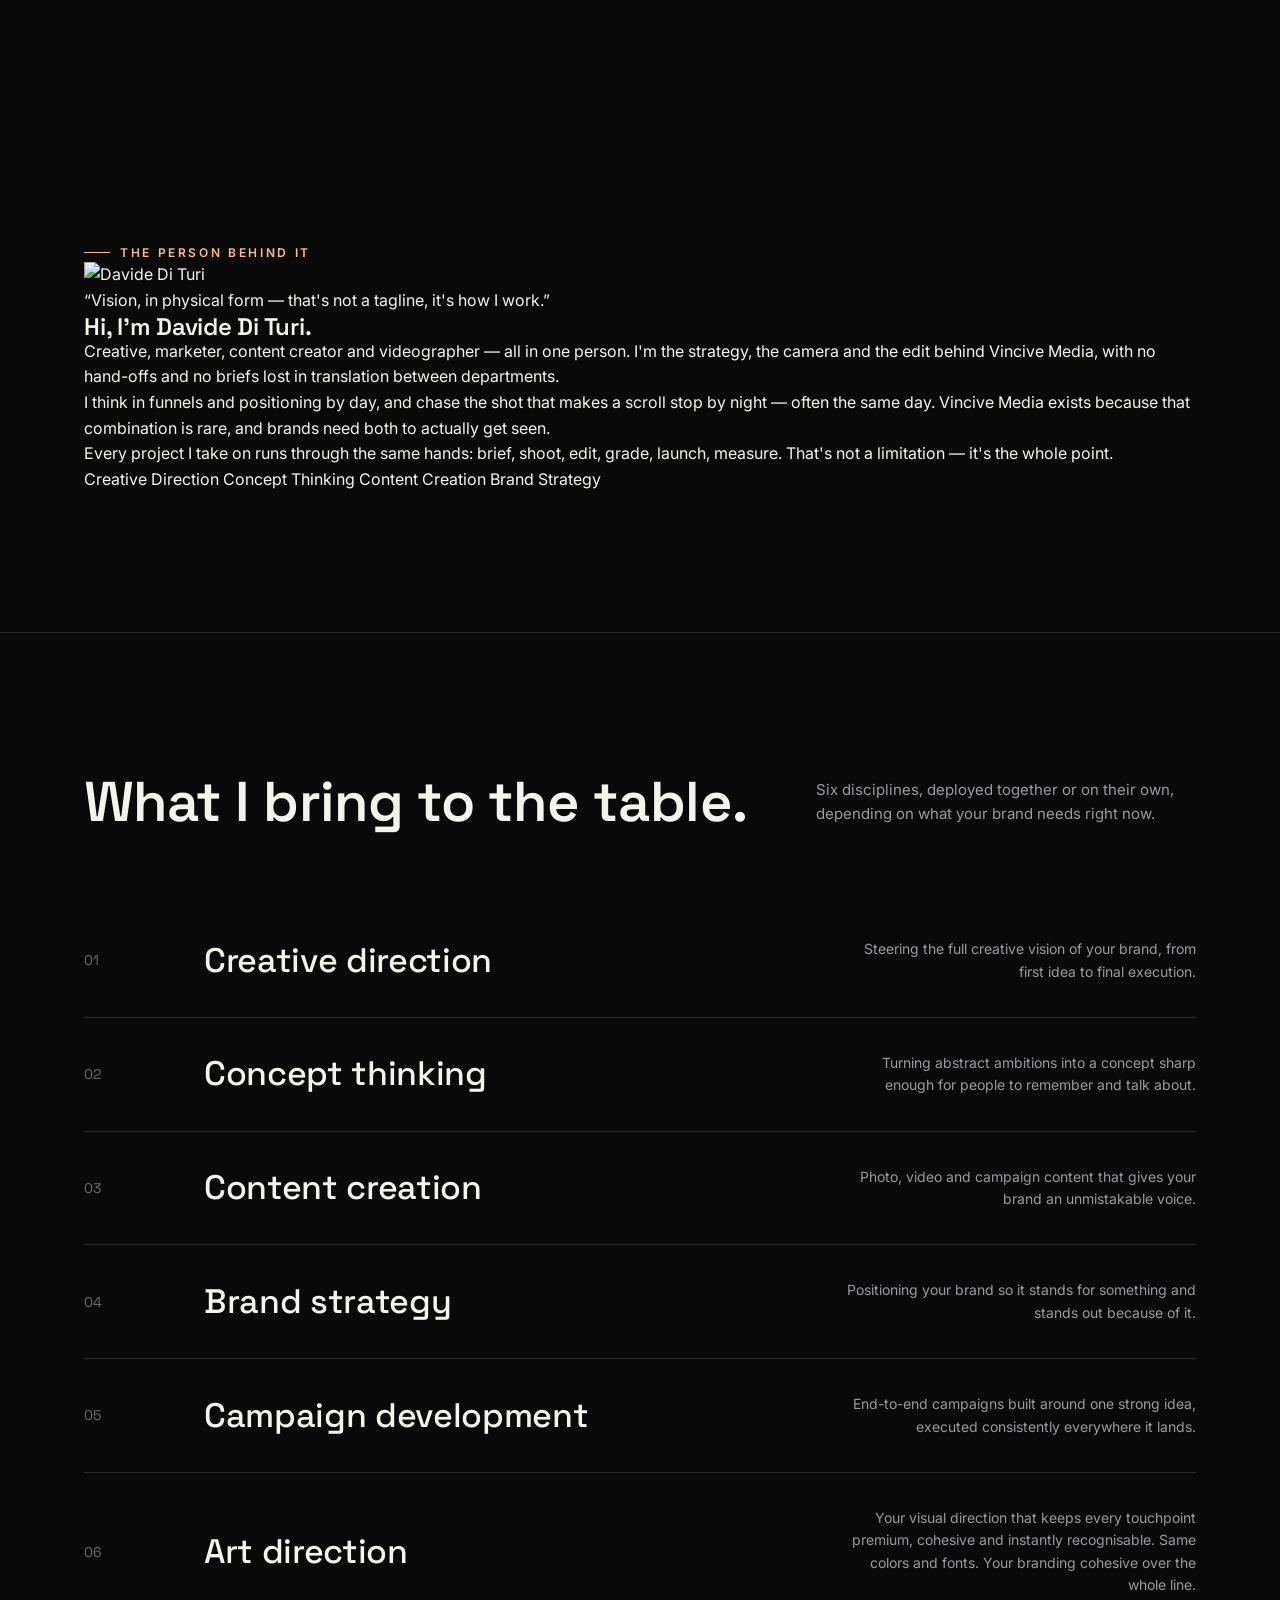
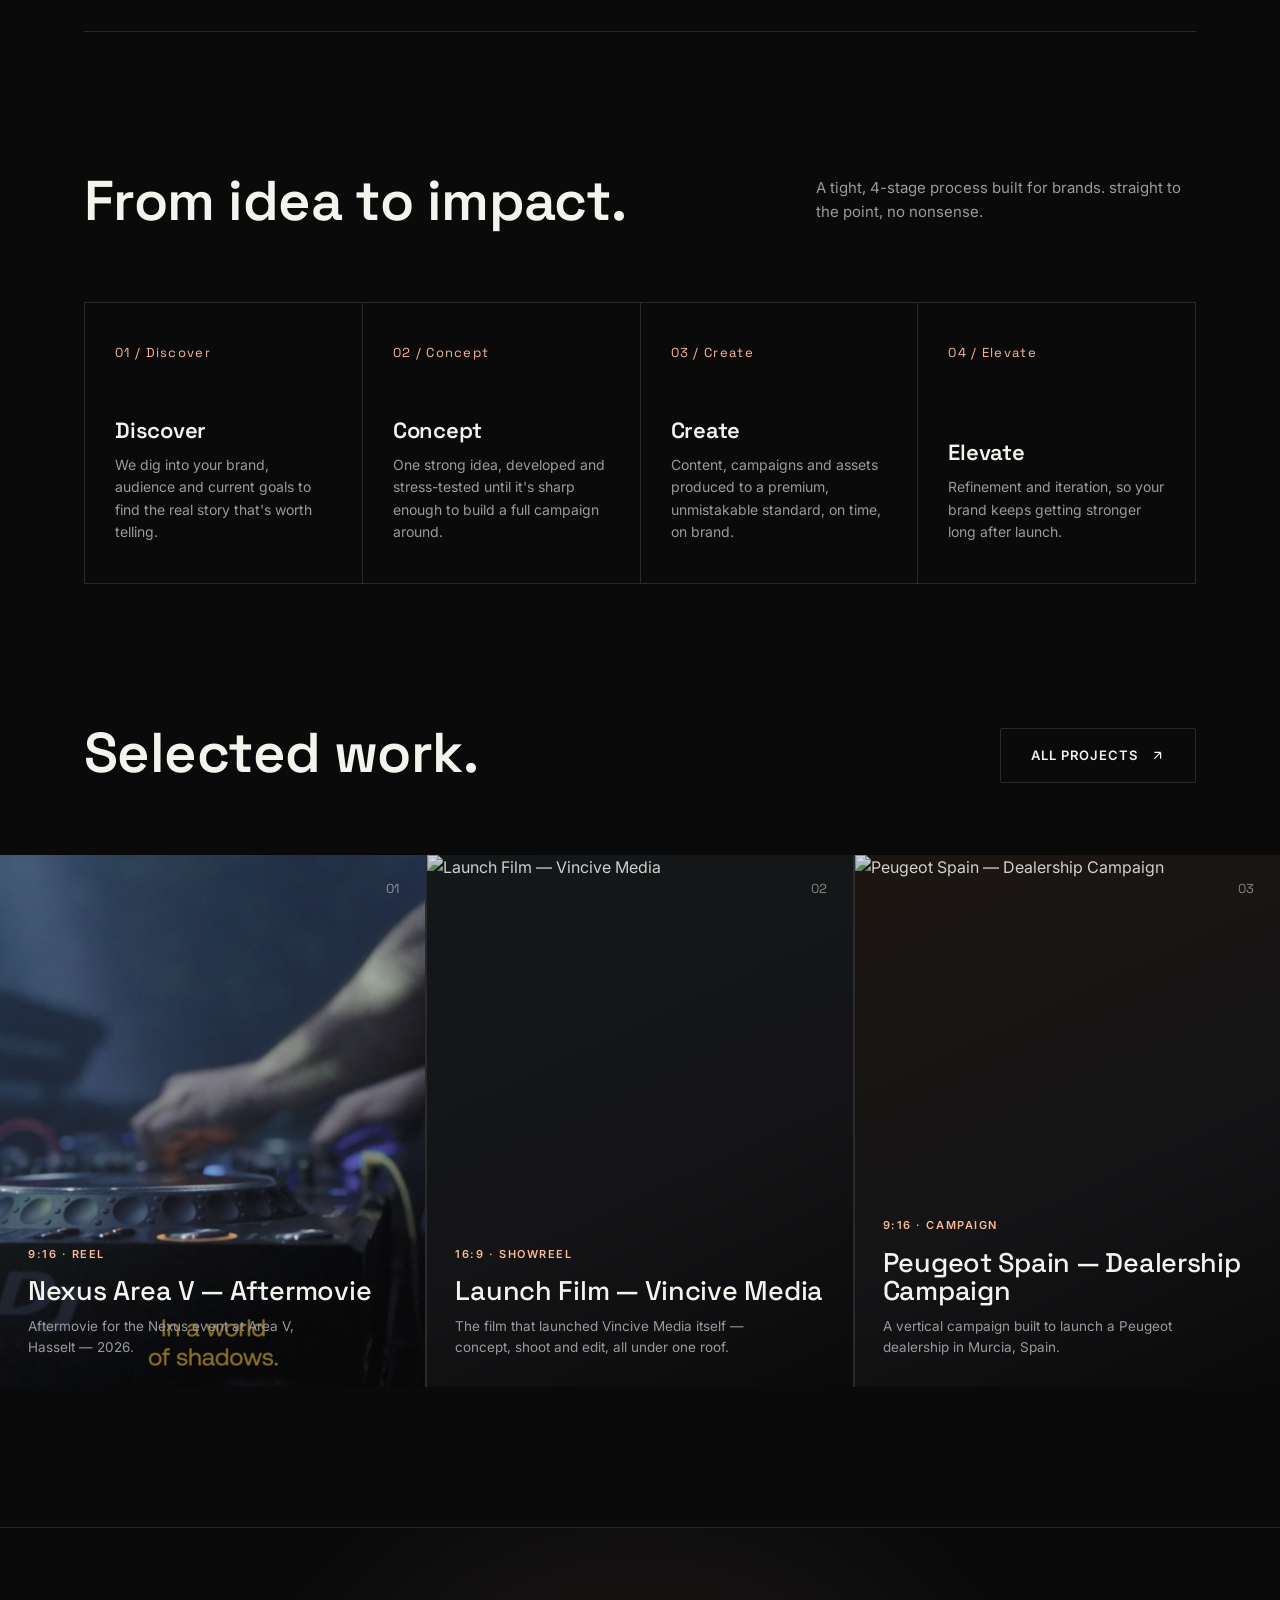
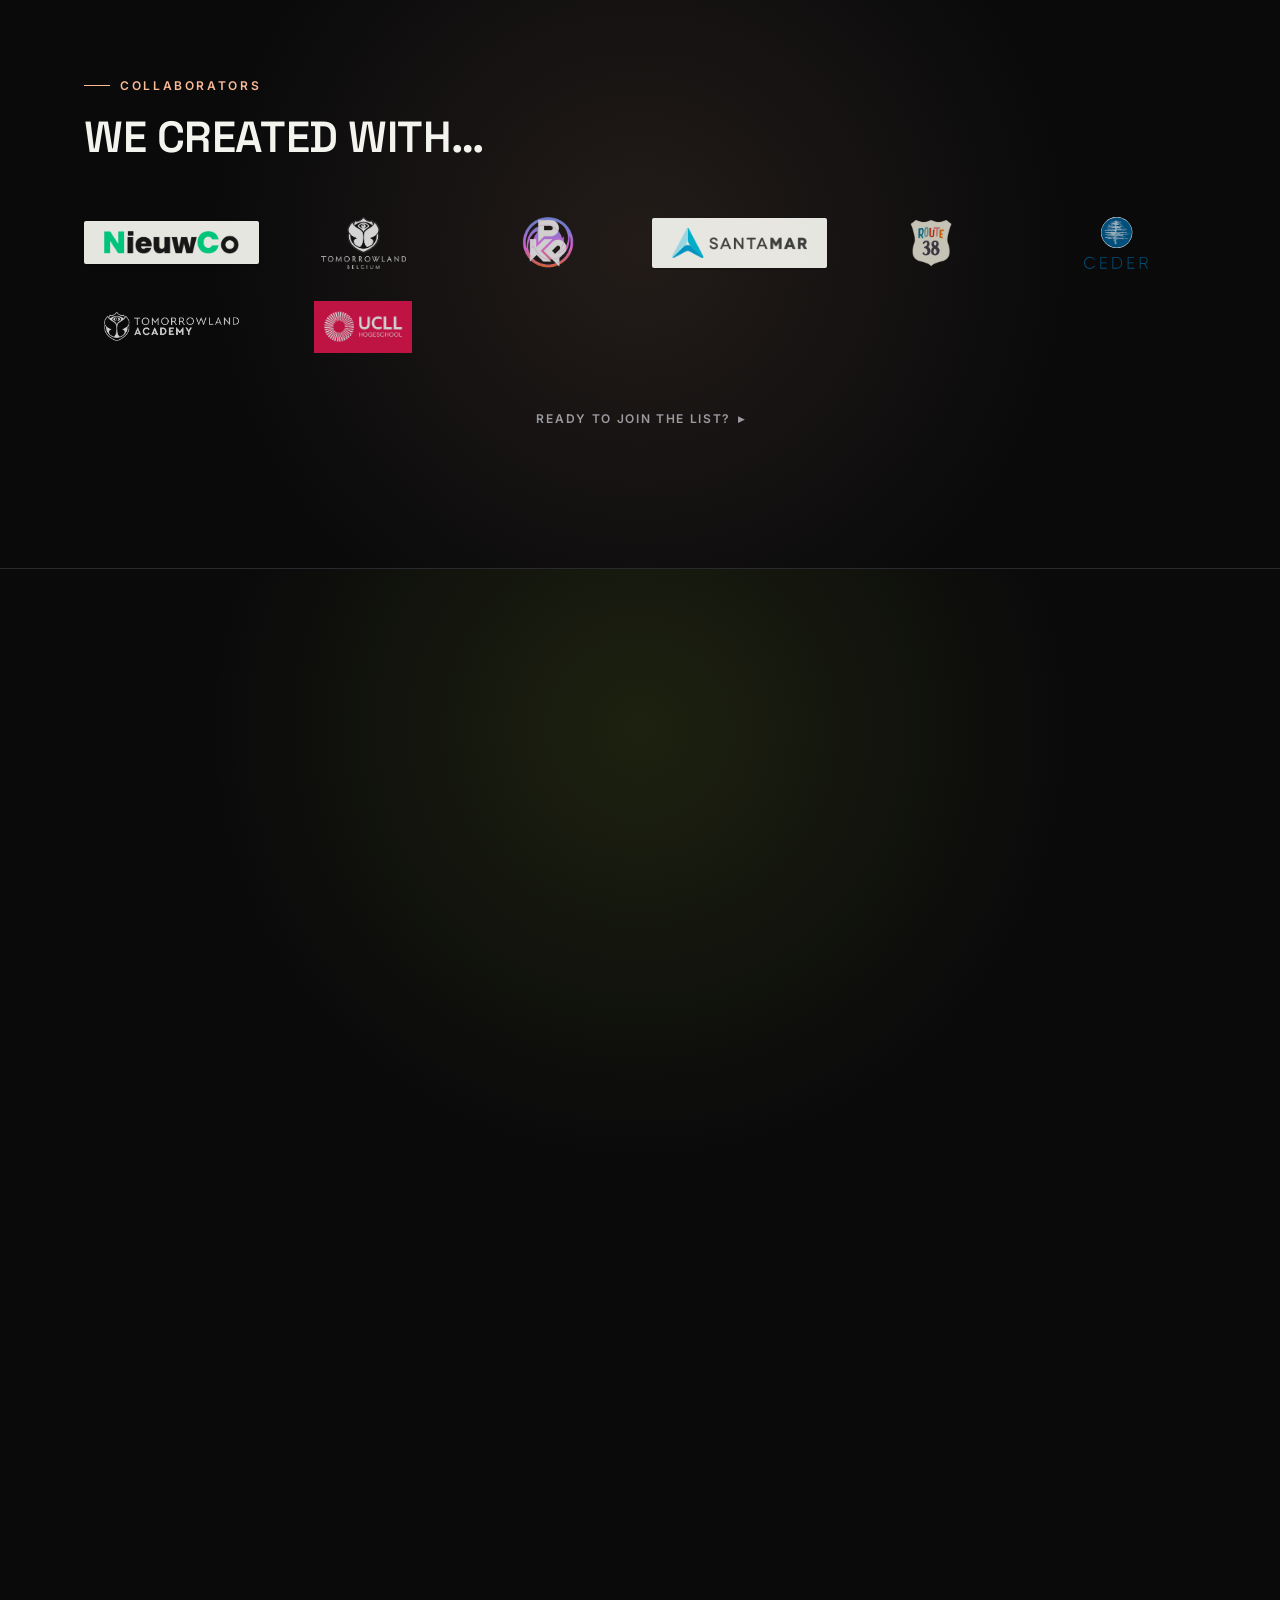
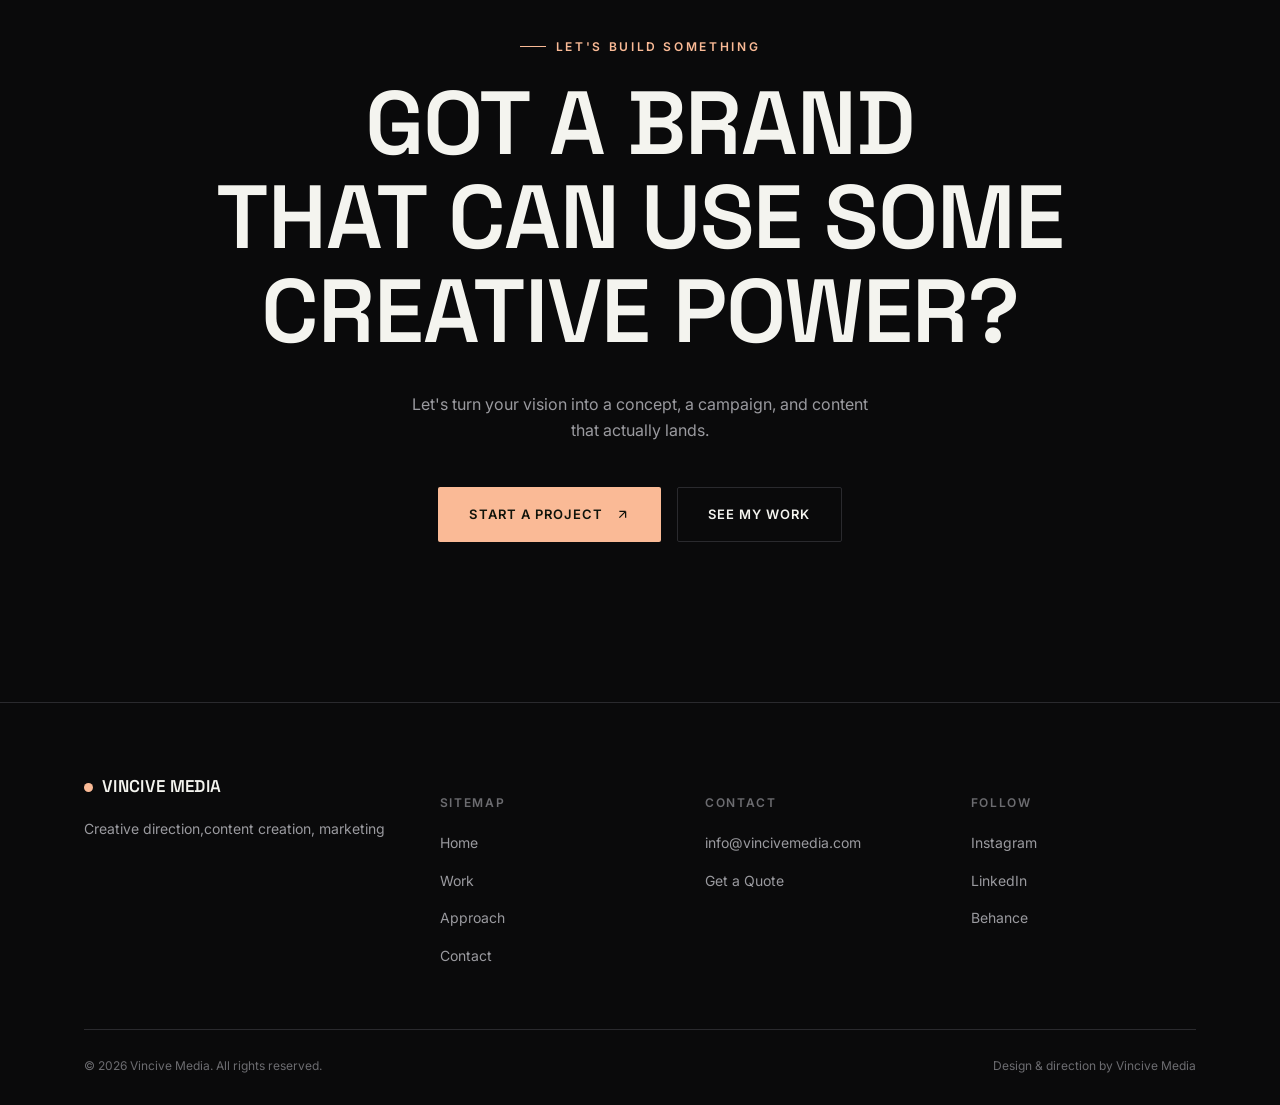
==== commit c075d316: "Update index.html" ====
--- a/index.html
+++ b/index.html
@@ -97,6 +97,35 @@
   </div>
 </section>
 
+  <!-- ================= ABOUT ================= -->
+<section class="section about" id="about">
+  <div class="container">
+    <span class="eyebrow" data-reveal data-i18n="about.eyebrow">The Person Behind It</span>
+
+    <div class="about-grid">
+      <div class="about-visual reveal" data-reveal>
+        <div class="about-photo">
+          <img src="Davide.jpg" alt="Davide Di Turi">
+        </div>
+        <p class="about-quote" data-i18n="about.quote">&ldquo;Vision, in physical form — that's not a tagline, it's how I work.&rdquo;</p>
+      </div>
+
+      <div class="about-body reveal" data-reveal>
+        <h2 data-i18n="about.heading">Hi, I'm Davide Di Turi.</h2>
+        <p data-i18n="about.p1">Creative, marketer, content creator and videographer — all in one person. I'm the strategy, the camera and the edit behind Vincive Media, with no hand-offs and no briefs lost in translation between departments.</p>
+        <p data-i18n="about.p2">I think in funnels and positioning by day, and chase the shot that makes a scroll stop by night — often the same day. Vincive Media exists because that combination is rare, and brands need both to actually get seen.</p>
+        <p data-i18n="about.p3">Every project I take on runs through the same hands: brief, shoot, edit, grade, launch, measure. That's not a limitation — it's the whole point.</p>
+        <div class="about-tags">
+          <span class="about-tag" data-i18n="about.tag1">Creative Direction</span>
+          <span class="about-tag" data-i18n="about.tag2">Concept Thinking</span>
+          <span class="about-tag" data-i18n="about.tag3">Content Creation</span>
+          <span class="about-tag" data-i18n="about.tag4">Brand Strategy</span>
+        </div>
+      </div>
+    </div>
+  </div>
+</section>
+  
 <!-- ================= SERVICES ================= -->
 <section class="section services">
   <div class="container">
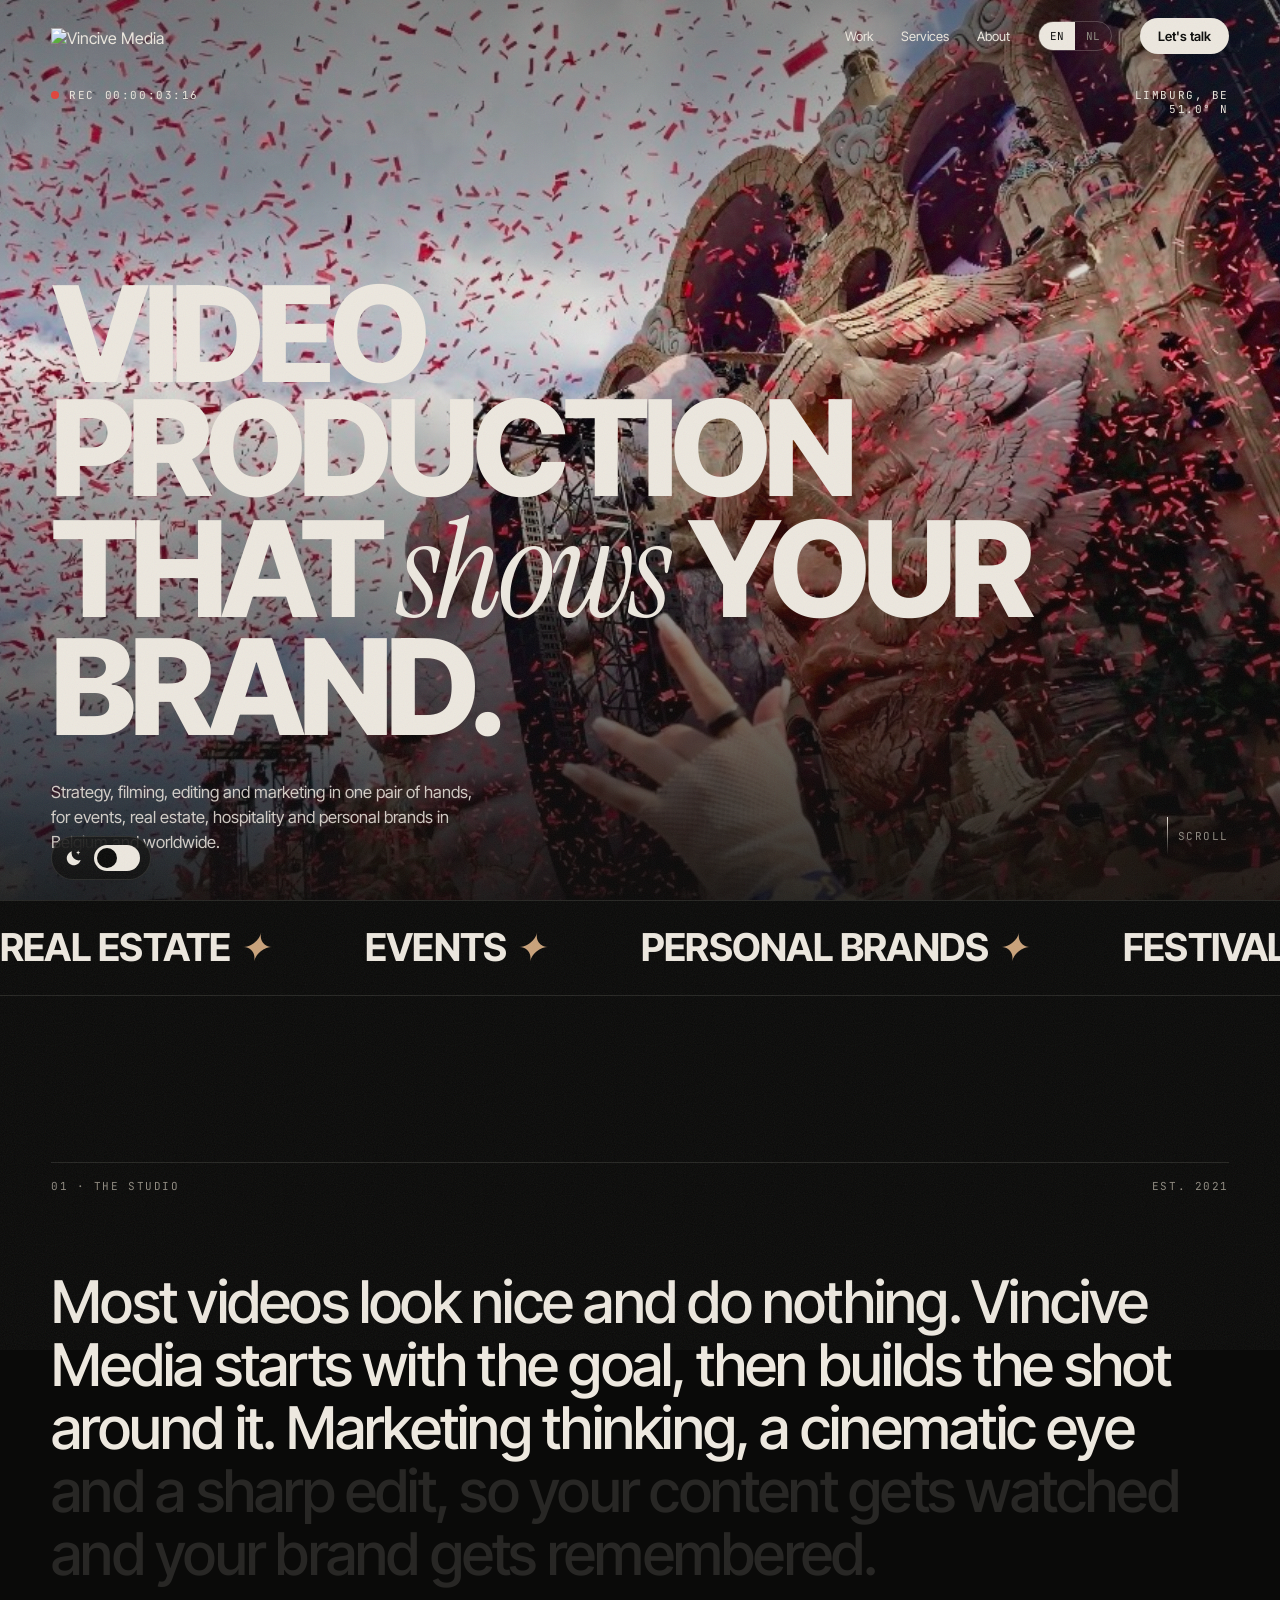
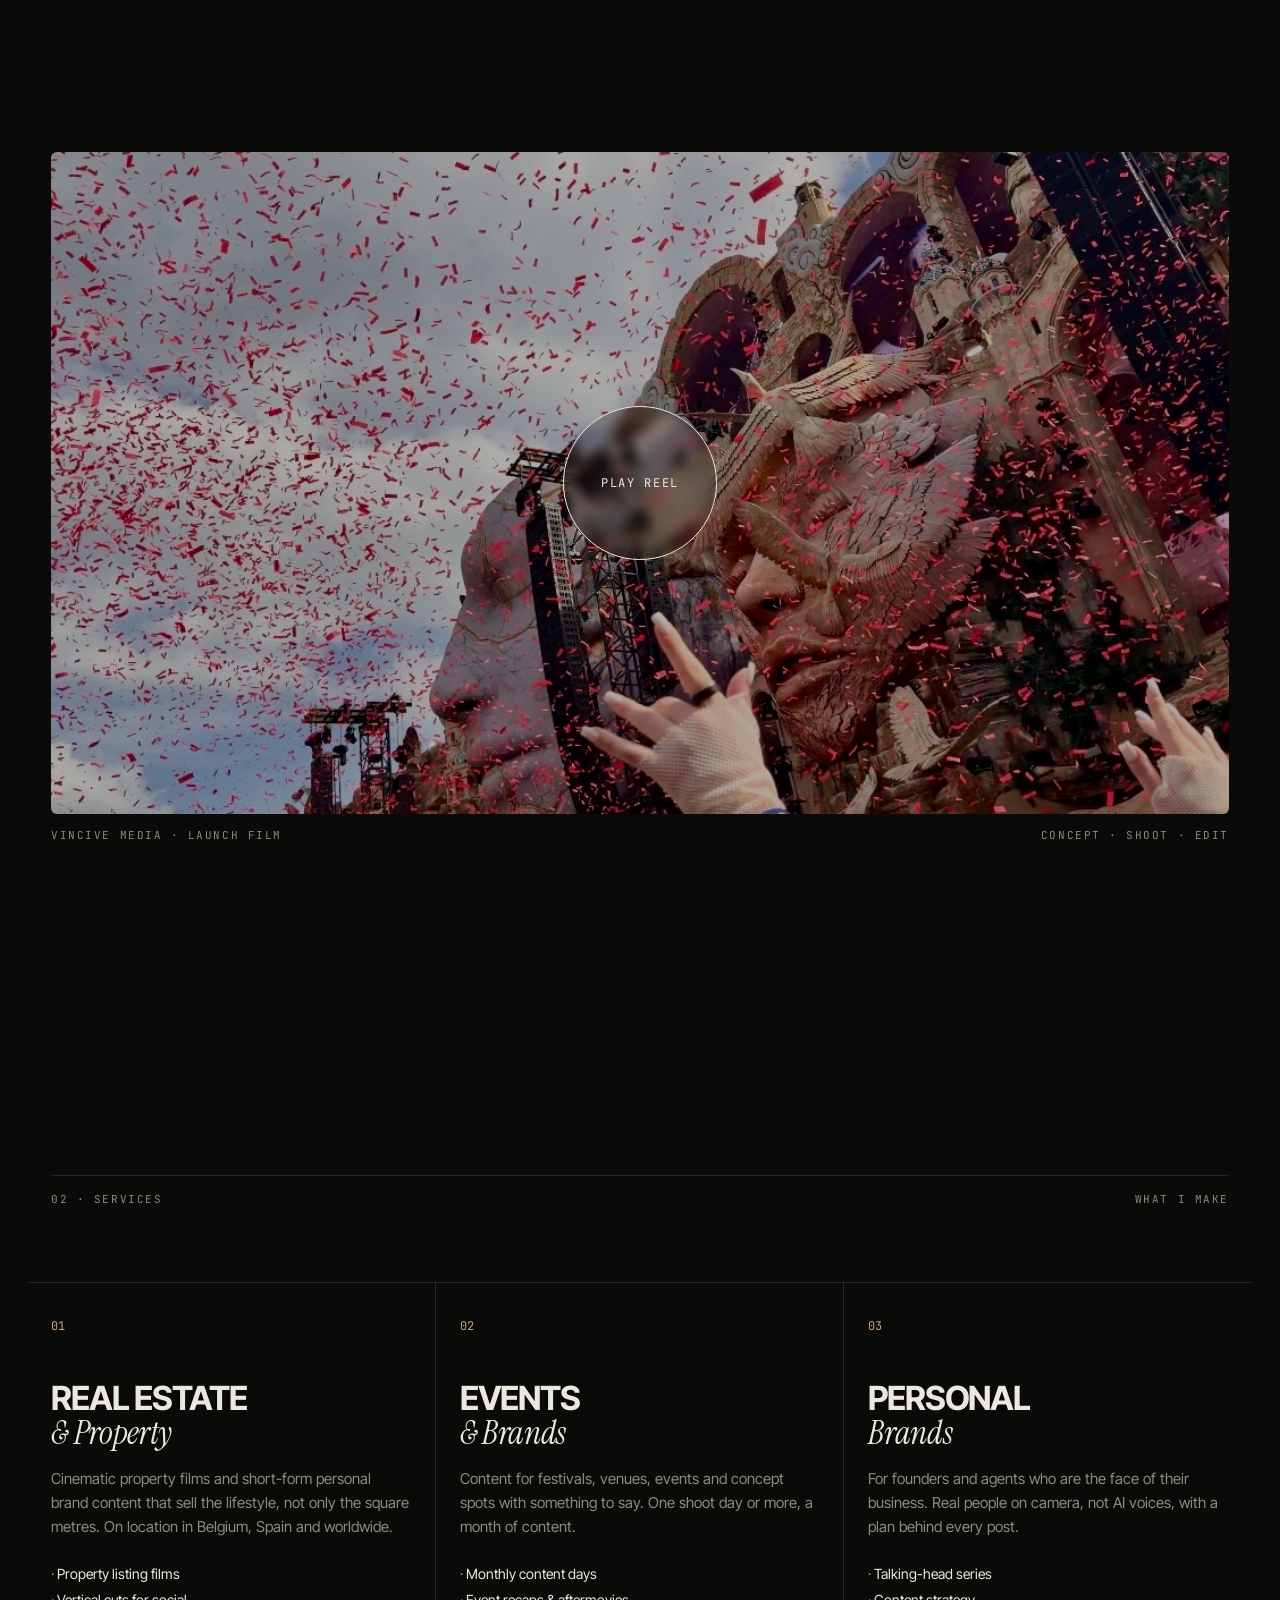
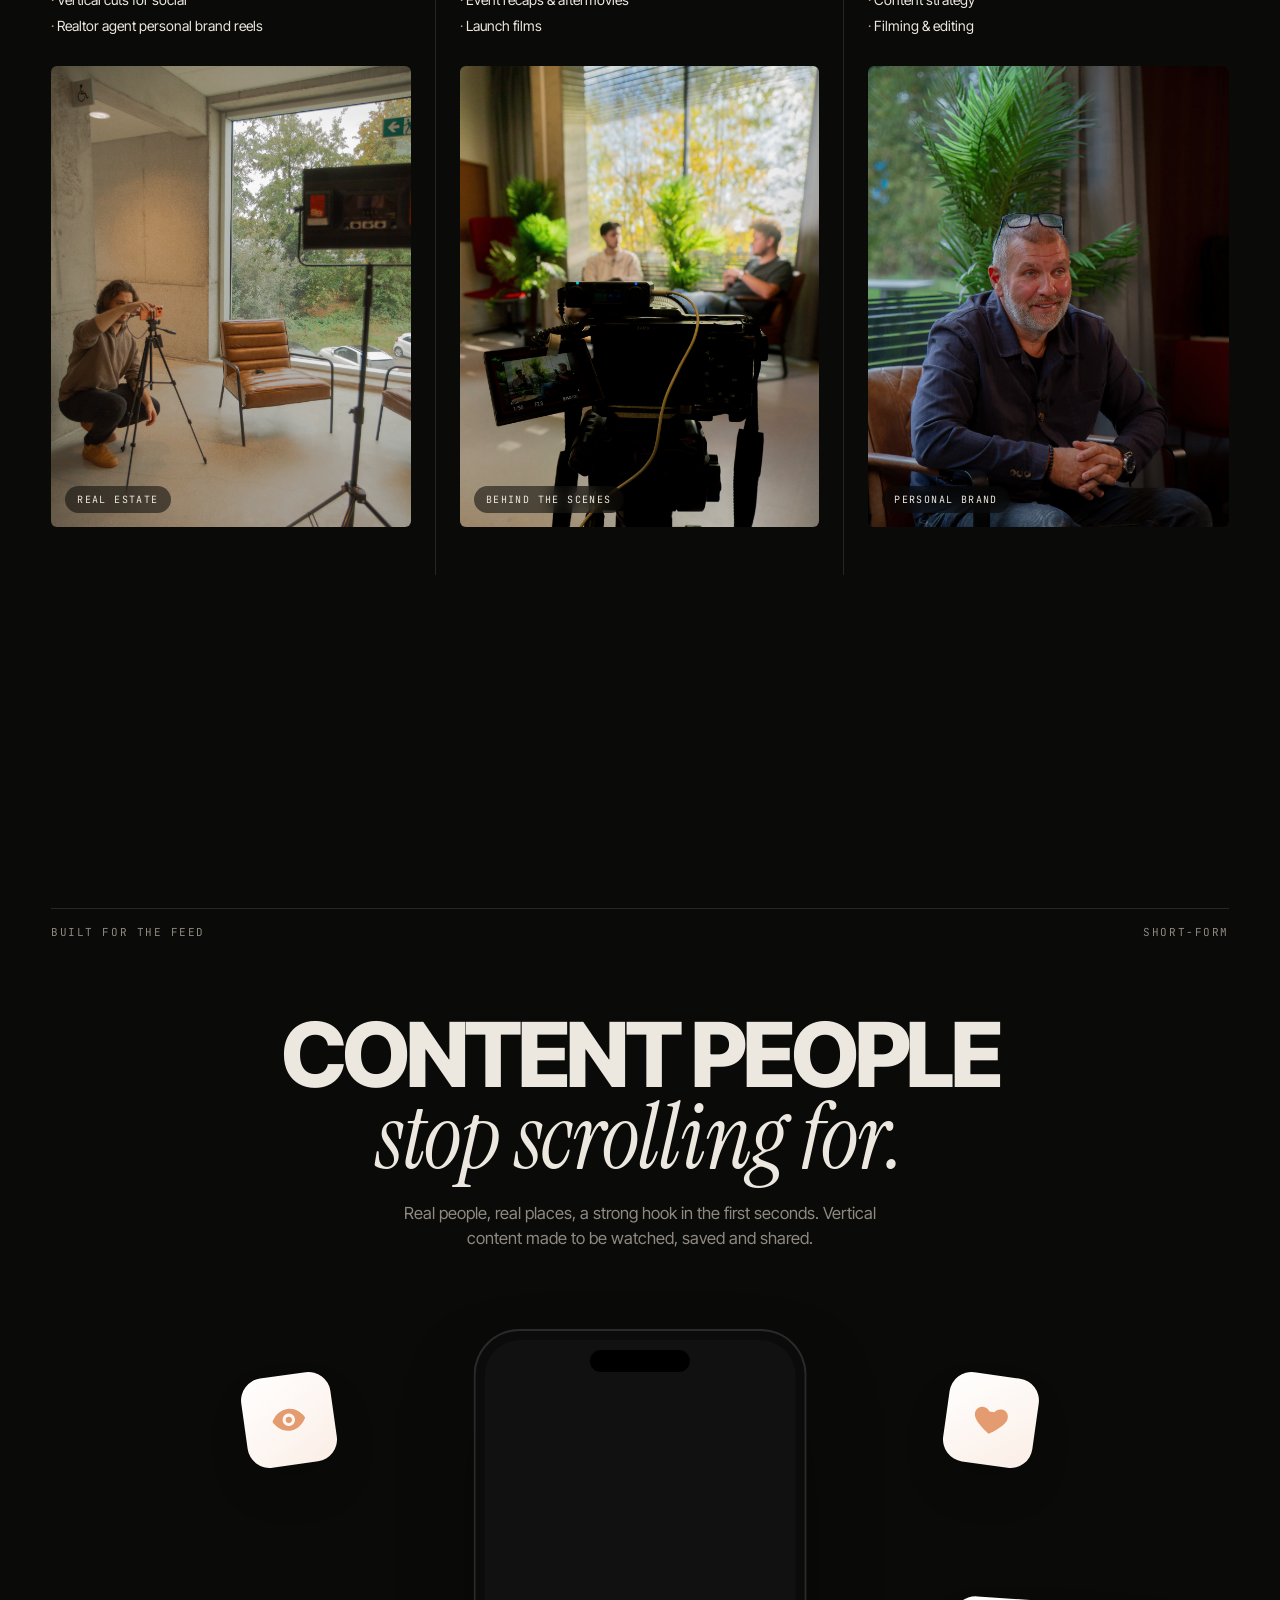
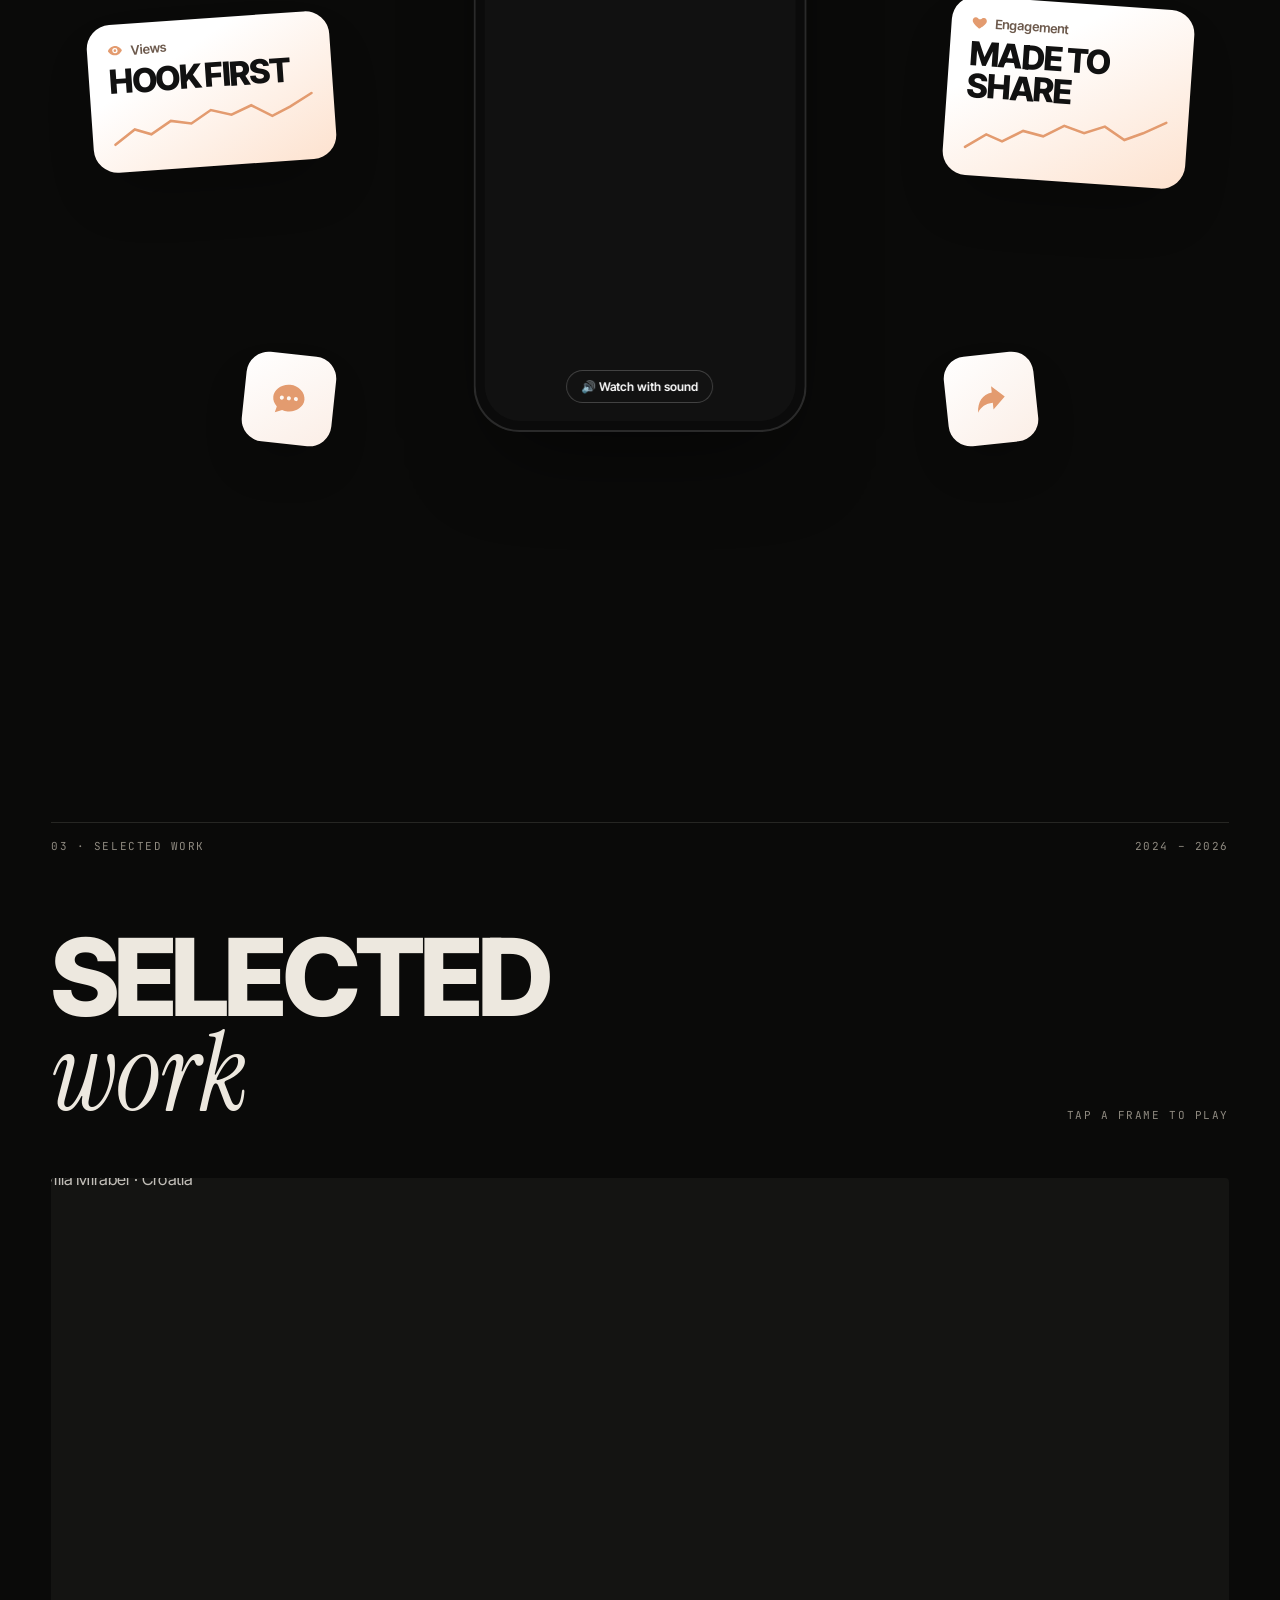
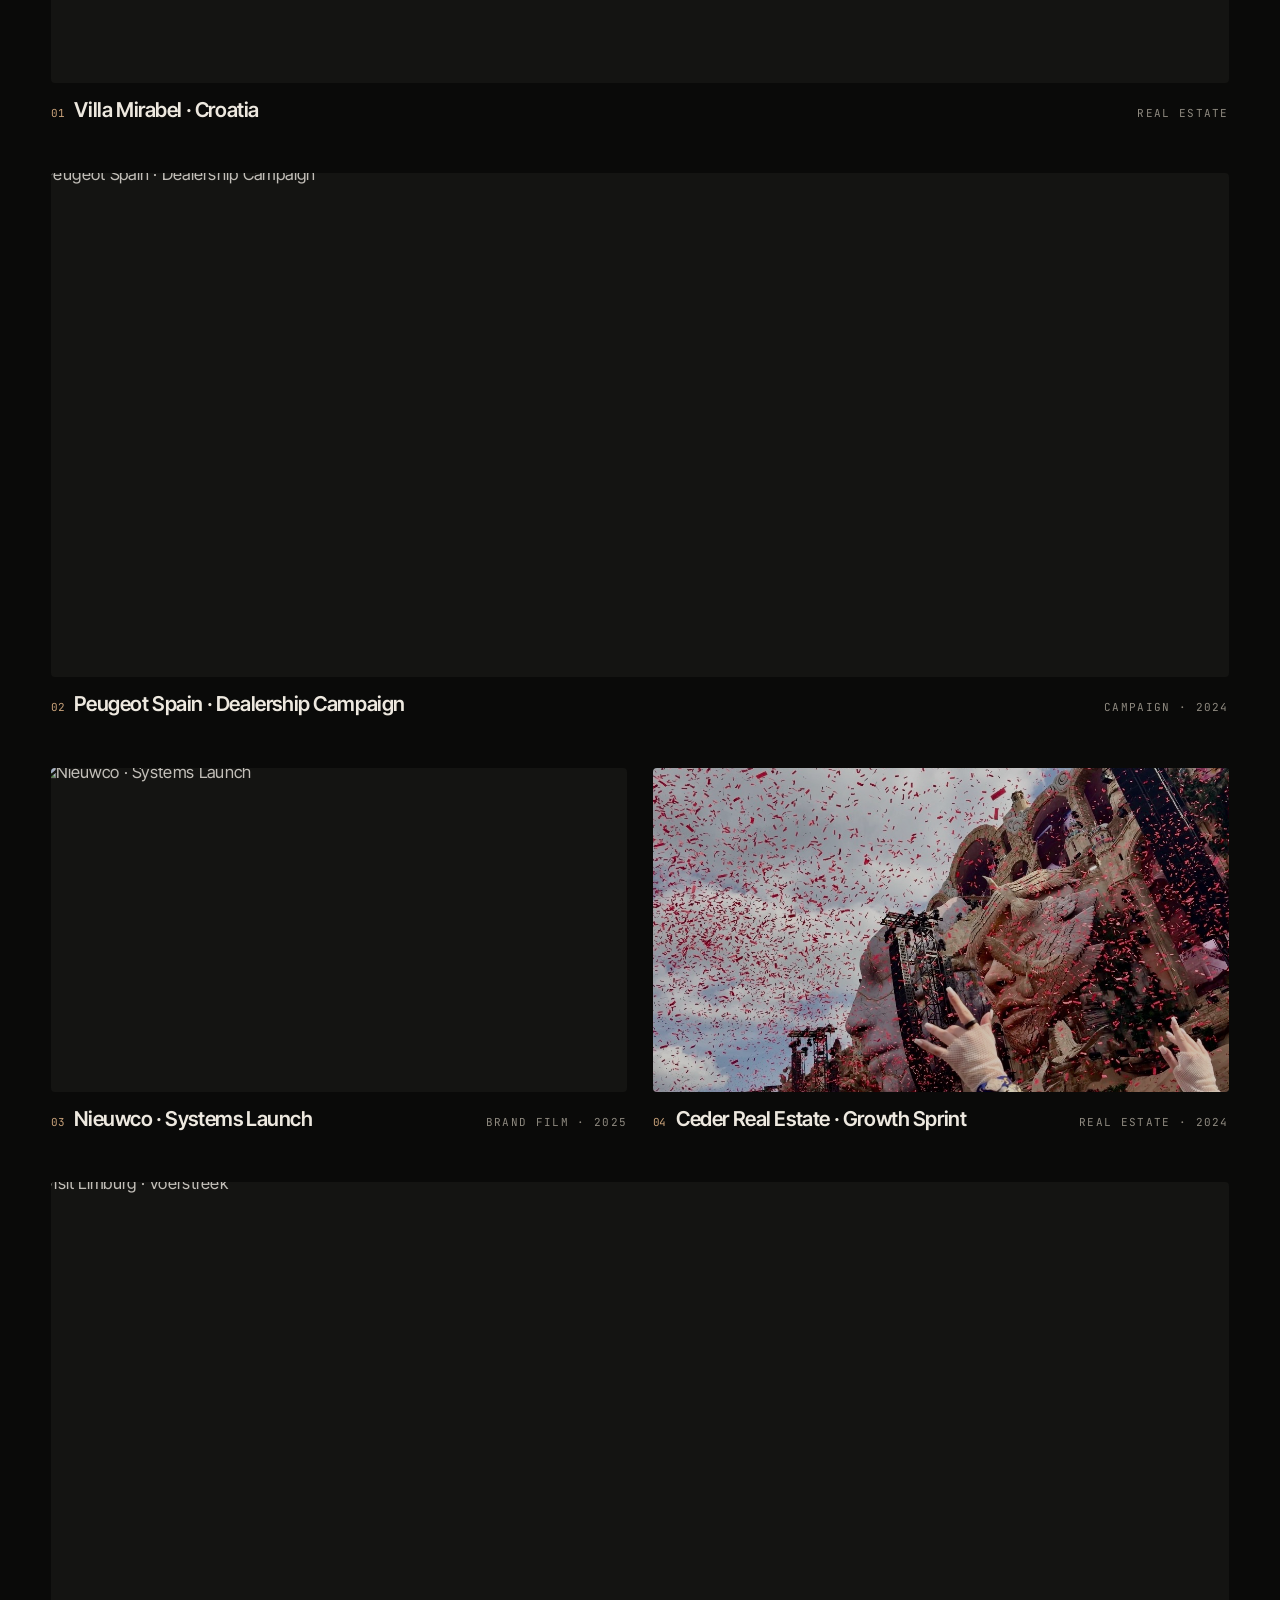
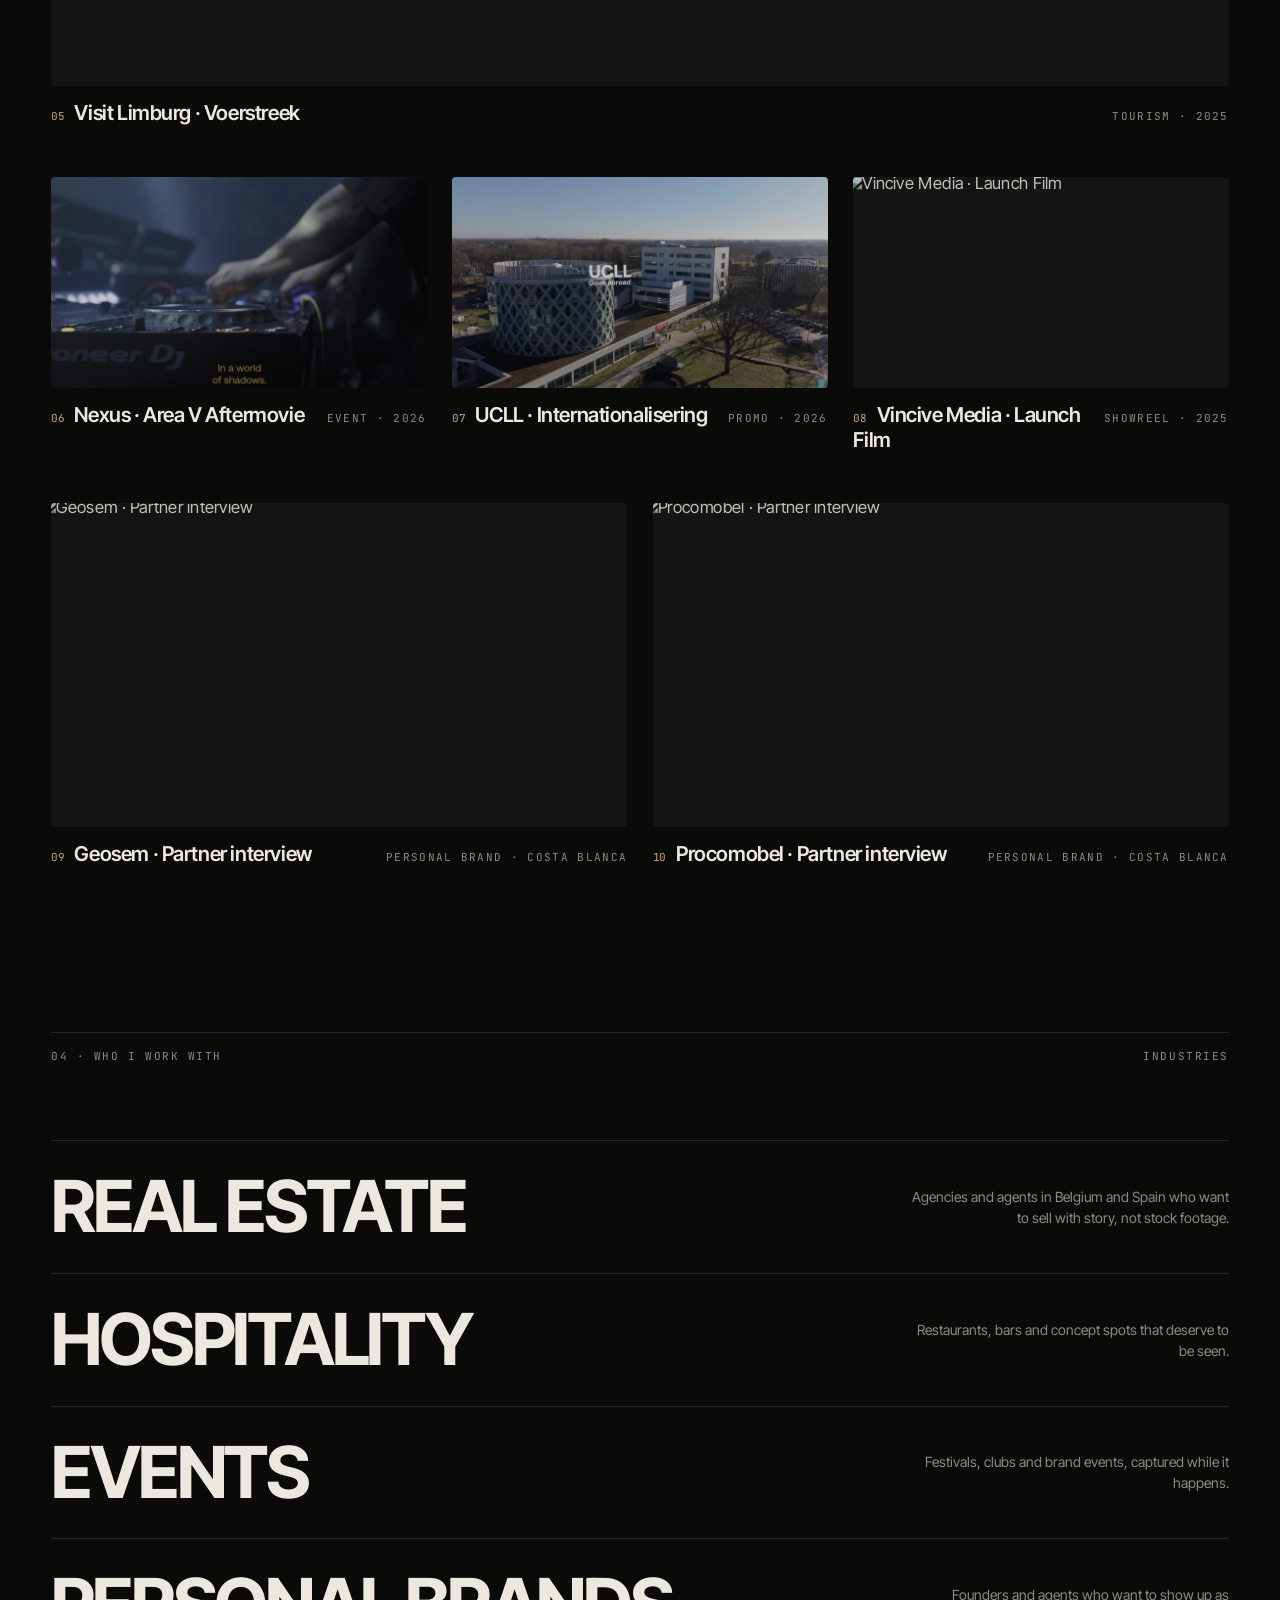
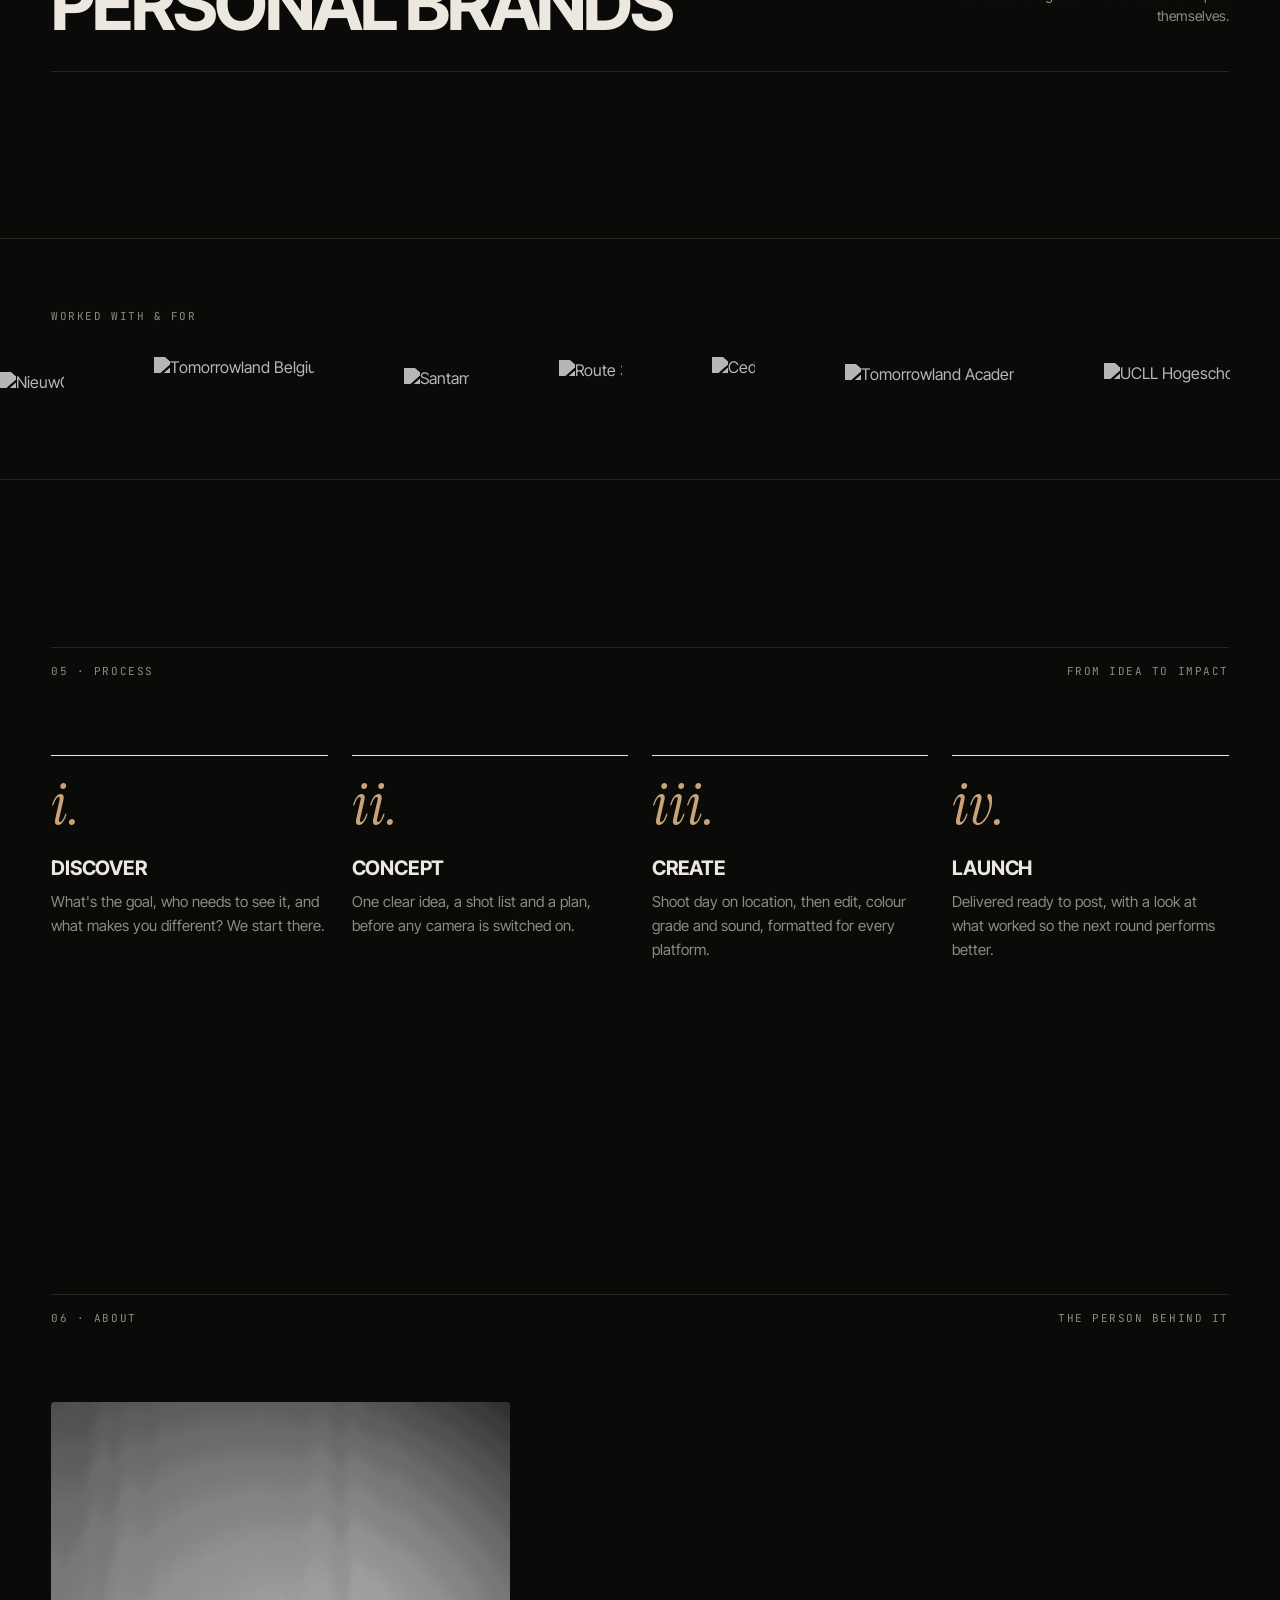
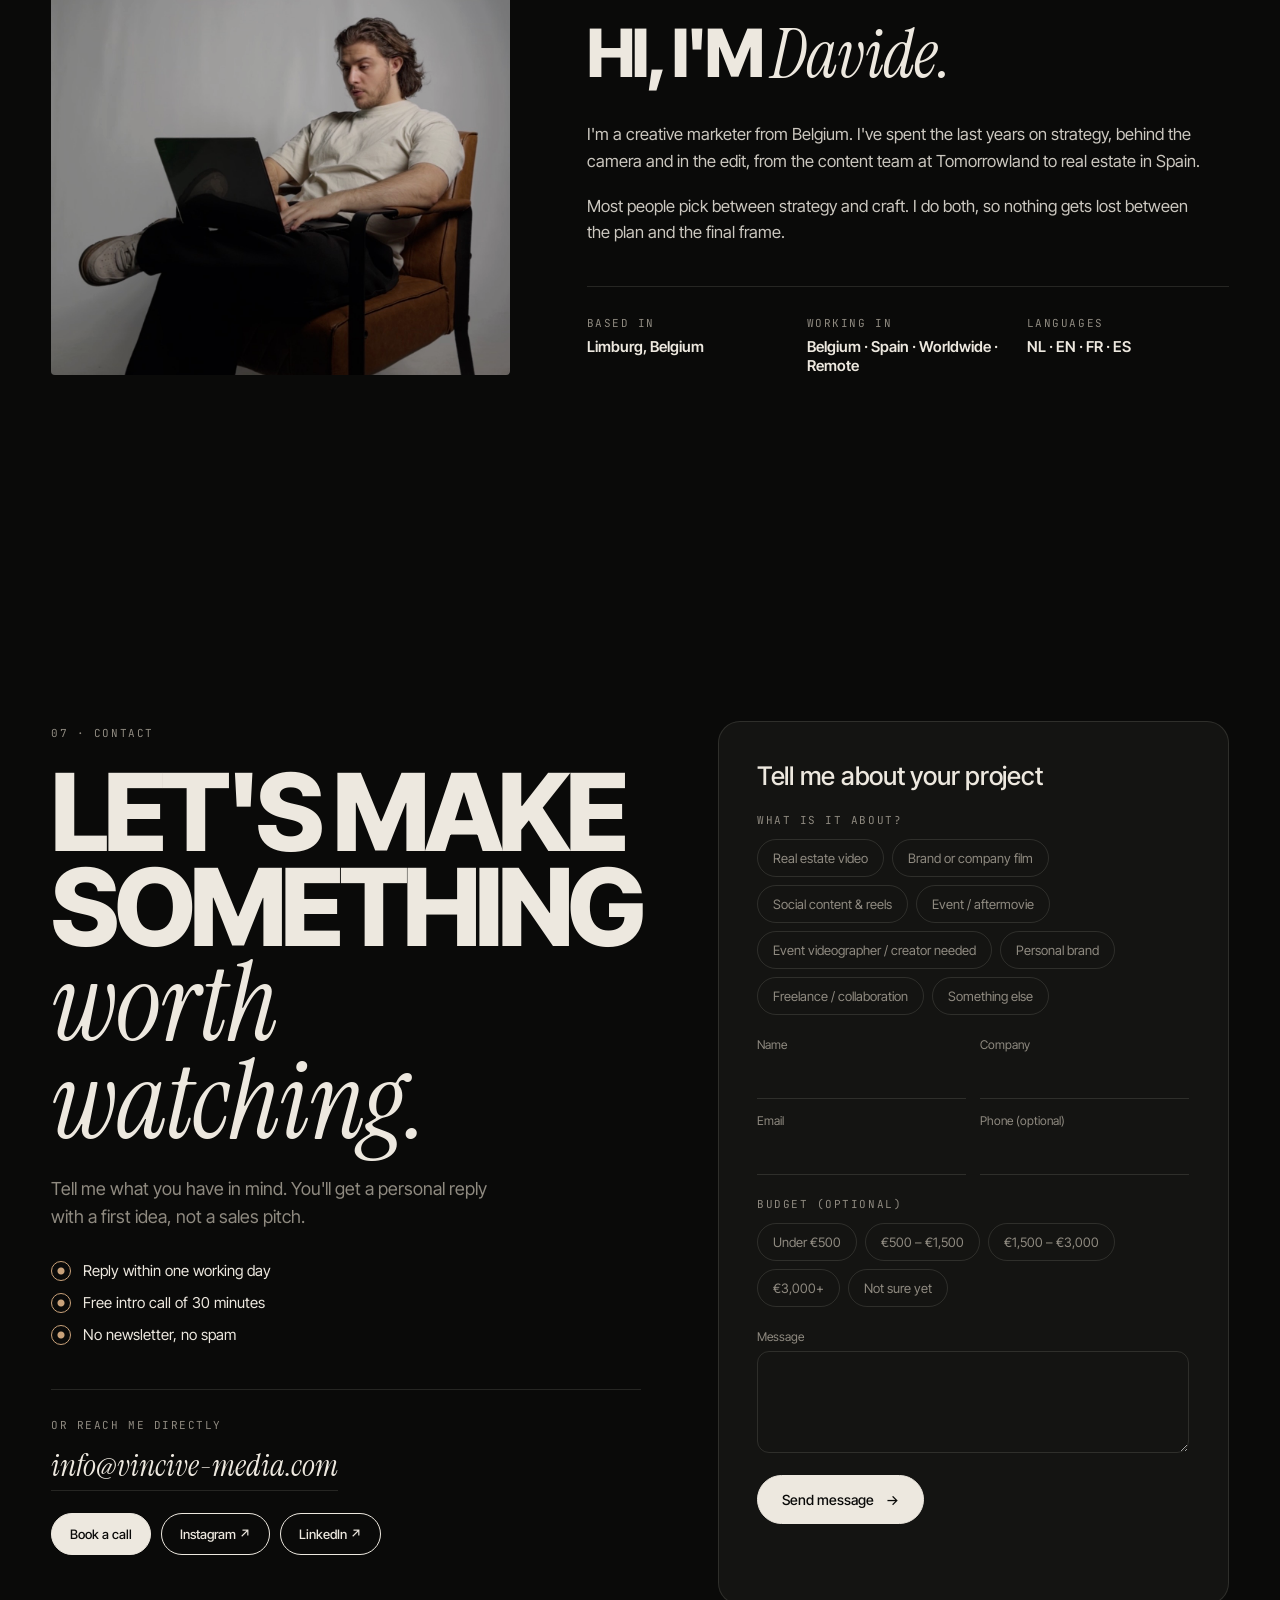
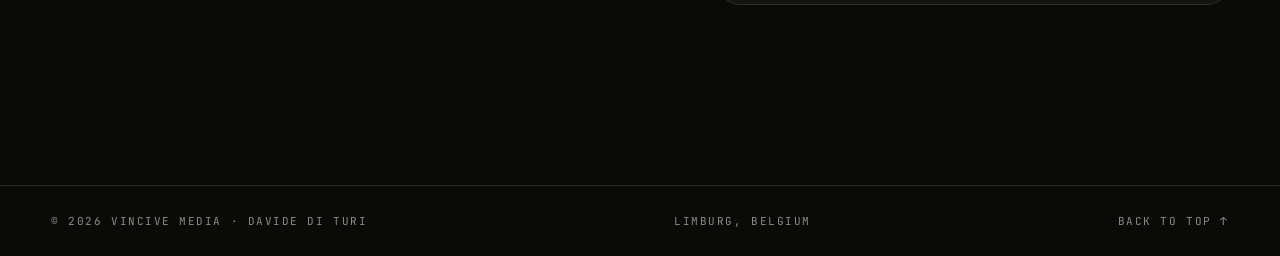
==== commit c76f9cd4: "Add files via upload" ====
--- a/index.html
+++ b/index.html
@@ -1,345 +1,829 @@
 <!DOCTYPE html>
-<html lang="en" data-i18n-page-title="meta.home.title">
+<html lang="en">
 <head>
 <meta charset="UTF-8">
 <meta name="viewport" content="width=device-width, initial-scale=1.0">
-<title>Vincive Media — Creative Direction, Concept &amp; Content</title>
-<meta name="description" content="Vincive Media is a creative direction studio. Marketing strategy, concept thinking and content creation — turning your brand's vision into physical form.">
-
-<!-- Open Graph -->
-<meta property="og:title" content="Vincive Media — Vision in Physical Form">
-<meta property="og:description" content="Creative direction, concept thinking and content creation for brands that want to be seen.">
+<title>Vincive Media · Cinematic Video Content</title>
+<meta name="description" content="Vincive Media makes cinematic video content for real estate, hospitality and personal brands. Strategy, filming and editing by Davide Di Turi. Based in Limburg, Belgium.">
+<meta property="og:title" content="Vincive Media · Cinematic Video Content">
+<meta property="og:description" content="Cinematic video that grows brands. Strategy, filming and editing in one.">
 <meta property="og:type" content="website">
-
+<meta property="og:image" content="https://vincive-media.com/poster.jpg">
 <link rel="icon" href="favicon.ico" sizes="any">
 <link rel="icon" type="image/png" sizes="32x32" href="favicon-32x32.png">
-<link rel="icon" type="image/png" sizes="16x16" href="favicon-16x16.png">
-<link rel="apple-touch-icon" sizes="180x180" href="apple-touch-icon.png">
-  
+<link rel="icon" type="image/png" sizes="192x192" href="favicon-192.png">
+<meta name="theme-color" content="#0a0a09">
+<link rel="apple-touch-icon" href="apple-touch-icon.png">
 <link rel="preconnect" href="https://fonts.googleapis.com">
 <link rel="preconnect" href="https://fonts.gstatic.com" crossorigin>
-<link href="https://fonts.googleapis.com/css2?family=Space+Grotesk:wght@300..700&family=Inter:wght@400;500;600&display=swap" rel="stylesheet">
-
-<link rel="stylesheet" href="style.css">
+<link href="https://fonts.googleapis.com/css2?family=Inter+Tight:wght@300;400;500;600;700;800&family=Instrument+Serif:ital@0;1&family=JetBrains+Mono:wght@400&display=swap" rel="stylesheet">
+<style>
+:root{
+  --bg:#0a0a09; --bg2:#141412; --fg:#ede8df; --mute:#8f8a80; --line:rgba(237,232,223,.12);
+  --accent:#c9a27a; --pad:clamp(16px,4vw,56px);
+  --sans:"Inter Tight",system-ui,sans-serif; --serif:"Instrument Serif",Georgia,serif; --mono:"JetBrains Mono",ui-monospace,monospace;
+  --ease:cubic-bezier(.2,.8,.2,1);
+  --navbg:rgba(10,10,9,.72); --logo:none; --logos:brightness(0) invert(1);
+}
+:root[data-theme="peach"]{
+  --bg:#FABA96; --bg2:#f3a882; --fg:#0a0a09; --mute:#5b3b2b; --line:rgba(10,10,9,.16);
+  --accent:#8a3a16; --navbg:rgba(250,186,150,.86); --logo:invert(1); --logos:brightness(0);
+}
+*{box-sizing:border-box;margin:0;padding:0}
+html.lenis,html.lenis body{height:auto}
+.lenis.lenis-smooth{scroll-behavior:auto!important}
+html{scroll-behavior:smooth}
+body{transition:background .6s var(--ease),color .6s var(--ease);background:var(--bg);color:var(--fg);font-family:var(--sans);-webkit-font-smoothing:antialiased;overflow-x:hidden}
+a{color:inherit;text-decoration:none}
+img,video{display:block;max-width:100%}
+button{font:inherit;color:inherit;background:none;border:0;cursor:pointer}
+::selection{background:var(--accent);color:var(--bg)}
+
+.grain{pointer-events:none;position:fixed;inset:-50%;z-index:100;opacity:.07;
+  background-image:url("data:image/svg+xml,%3Csvg xmlns='http://www.w3.org/2000/svg' width='200' height='200'%3E%3Cfilter id='n'%3E%3CfeTurbulence type='fractalNoise' baseFrequency='.9' numOctaves='3' stitchTiles='stitch'/%3E%3C/filter%3E%3Crect width='100%25' height='100%25' filter='url(%23n)'/%3E%3C/svg%3E");
+  animation:grain 1s steps(6) infinite}
+@keyframes grain{0%,100%{transform:translate(0,0)}20%{transform:translate(-3%,2%)}40%{transform:translate(2%,-3%)}60%{transform:translate(-2%,-1%)}80%{transform:translate(3%,3%)}}
+
+.mono{font-family:var(--mono);font-size:11px;letter-spacing:.14em;text-transform:uppercase;color:var(--mute)}
+.serif{font-family:var(--serif);font-style:italic;font-weight:400;letter-spacing:-.01em;text-transform:none}
+.accent{color:var(--accent)}
+
+/* ---------- nav ---------- */
+nav{--fg:#ede8df;--bg:#0a0a09;--line:rgba(237,232,223,.22);color:var(--fg);position:fixed;top:0;left:0;right:0;z-index:60;display:flex;justify-content:space-between;align-items:center;padding:18px var(--pad);transition:background .5s,backdrop-filter .5s,padding .5s}
+nav.solid{--fg:inherit;background:var(--navbg);backdrop-filter:blur(14px);-webkit-backdrop-filter:blur(14px);padding-block:12px}
+nav .logo img{height:17px;width:auto;transition:filter .5s}
+:root[data-theme="peach"] nav.solid{--fg:#0a0a09;--bg:#FABA96;--line:rgba(10,10,9,.2);color:#0a0a09}
+:root[data-theme="peach"] nav.solid .logo img{filter:var(--logo)}
+nav .links{display:flex;align-items:center;gap:28px;font-size:13px}
+nav .links a.l{position:relative}
+nav .links a.l::after{content:"";position:absolute;left:0;bottom:-3px;width:100%;height:1px;background:currentColor;transform:scaleX(0);transform-origin:right;transition:transform .5s cubic-bezier(.7,0,.2,1)}
+nav .links a.l:hover::after{transform:scaleX(1);transform-origin:left}
+.lang{display:flex;border:1px solid var(--line);border-radius:100px;overflow:hidden;font-family:var(--mono);font-size:11px;letter-spacing:.1em}
+.lang button{padding:7px 11px;color:var(--mute);transition:color .3s,background .3s}
+.lang button.on{background:var(--fg);color:var(--bg)}
+.pill{white-space:nowrap;display:inline-flex;align-items:center;gap:10px;padding:10px 18px;border-radius:100px;background:var(--fg);color:var(--bg);font-weight:600;font-size:13px;transition:background .3s}
+.pill:hover{background:var(--accent)}
+@media(max-width:760px){.logos img{zoom:.8}nav .links a.l{display:none}nav .links{gap:10px}nav .pill{padding:9px 13px;font-size:12px}nav .logo img{height:14px}.big{font-size:clamp(38px,11vw,64px)}}
+
+/* ---------- hero ---------- */
+.hero{--fg:#ede8df;--bg:#0a0a09;color:var(--fg);position:relative;height:100svh;min-height:600px;overflow:hidden;display:flex;flex-direction:column;justify-content:flex-end;padding:0 var(--pad) clamp(28px,5vh,56px)}
+.hero video{position:absolute;inset:0;width:100%;height:100%;object-fit:cover;z-index:0;transform:scale(1.08)}
+.hero::after{content:"";position:absolute;inset:0;z-index:1;background:linear-gradient(180deg,rgba(10,10,9,.45) 0%,rgba(10,10,9,.05) 38%,rgba(10,10,9,.88) 100%)}
+.hero>*:not(video){position:relative;z-index:2}
+.rec{position:absolute!important;top:88px;left:var(--pad);display:flex;gap:10px;align-items:center;color:var(--fg)}
+.rec i{width:8px;height:8px;border-radius:50%;background:#e0443a;animation:blink 1.2s infinite}
+.rec-r{position:absolute!important;top:88px;right:var(--pad);color:var(--fg);text-align:right}
+@keyframes blink{50%{opacity:.2}}
+.hero h1{font-weight:800;font-size:clamp(46px,10.4vw,168px);line-height:.86;letter-spacing:-.05em;text-transform:uppercase}
+.hero h1 .serif{font-size:1.04em;letter-spacing:-.03em}
+.hero h1 .ln{display:block;overflow:hidden;padding-bottom:.12em;margin-bottom:-.08em}
+.hero h1 .ln>span{display:inline-block;transform:translateY(110%);animation:rise 1.3s var(--ease) forwards}
+.hero h1 .ln:nth-child(2)>span{animation-delay:.14s}
+@keyframes rise{to{transform:none}}
+.hero-foot{display:flex;justify-content:space-between;align-items:flex-end;gap:24px;margin-top:30px;flex-wrap:wrap;opacity:0;animation:fade 1s .7s forwards}
+@keyframes fade{to{opacity:1}}
+.hero-foot p{max-width:440px;font-size:clamp(15px,1.3vw,18px);line-height:1.5;color:rgba(237,232,223,.86)}
+.btn{display:inline-flex;align-items:center;gap:12px;padding:15px 24px;border:1px solid var(--fg);border-radius:100px;font-size:14px;font-weight:500;transition:background .4s,color .4s,border-color .4s}
+.btn:hover{background:var(--fg);color:var(--bg)}
+.btn.solid{background:var(--fg);color:var(--bg)}
+.btn.solid:hover{background:var(--accent);border-color:var(--accent)}
+.scroll-hint{display:flex;align-items:center;gap:10px}
+.scroll-hint i{width:1px;height:38px;background:linear-gradient(var(--fg),transparent);animation:drip 1.8s infinite}
+@keyframes drip{0%{transform:scaleY(0);transform-origin:top}50%{transform:scaleY(1);transform-origin:top}51%{transform-origin:bottom}100%{transform:scaleY(0);transform-origin:bottom}}
+
+/* ---------- marquee ---------- */
+.marquee{border-block:1px solid var(--line);overflow:hidden;white-space:nowrap;padding:22px 0}
+.marquee .track{display:inline-flex;animation:scroll 40s linear infinite}
+.marquee span{font-size:clamp(22px,3vw,42px);font-weight:700;text-transform:uppercase;letter-spacing:-.02em;padding-right:48px}
+.marquee span em{font-family:var(--serif);font-weight:400;color:var(--accent);padding-right:48px}
+@keyframes scroll{to{transform:translateX(-50%)}}
+
+section{padding:clamp(90px,13vw,180px) var(--pad)}
+.label{display:flex;justify-content:space-between;border-top:1px solid var(--line);padding-top:16px;margin-bottom:clamp(40px,6vw,80px)}
+
+/* ---------- statement ---------- */
+.statement p{font-size:clamp(28px,4.6vw,74px);line-height:1.07;letter-spacing:-.03em;font-weight:500;max-width:1400px}
+.statement .w{opacity:.13;transition:opacity .35s}
+.statement .w.on{opacity:1}
+
+/* ---------- reel ---------- */
+.reel{padding-top:0}
+.reel-frame{--fg:#ede8df;--bg:#0a0a09;color:var(--fg);position:relative;aspect-ratio:16/9;overflow:hidden;border-radius:6px;cursor:pointer;background:var(--bg2)}
+.reel-frame img{width:100%;height:100%;object-fit:cover;filter:brightness(.7);transform:scale(1.12);transition:transform 1.4s var(--ease),filter .6s}
+.reel-frame:hover img{filter:brightness(.85)}
+.reel-play{position:absolute;inset:0;display:grid;place-items:center}
+.reel-play span{width:clamp(100px,12vw,160px);aspect-ratio:1;border-radius:50%;border:1px solid var(--fg);display:grid;place-items:center;font-family:var(--mono);font-size:12px;letter-spacing:.14em;backdrop-filter:blur(6px);-webkit-backdrop-filter:blur(6px);background:rgba(10,10,9,.2);transition:transform .5s var(--ease),background .4s,color .4s}
+.reel-frame:hover .reel-play span{transform:scale(1.08);background:var(--fg);color:var(--bg)}
+.reel-cap{display:flex;justify-content:space-between;margin-top:14px}
+
+/* ---------- services ---------- */
+.services{display:grid;grid-template-columns:repeat(3,1fr);border-top:1px solid var(--line)}
+.svc{display:flex;flex-direction:column;padding:36px 28px 48px 0;border-right:1px solid var(--line)}
+.svc+.svc{padding-left:28px}
+.svc:last-child{border-right:0}
+.svc .n{font-family:var(--mono);font-size:12px;color:var(--accent)}
+.svc h3{font-size:clamp(26px,2.6vw,42px);font-weight:700;letter-spacing:-.035em;line-height:1;margin:48px 0 18px;text-transform:uppercase}
+.svc p{color:var(--mute);line-height:1.6;font-size:15px;max-width:360px}
+.svc ul{list-style:none;margin:26px 0 32px;display:grid;gap:9px;font-size:14px}
+.svc li::before{content:"· ";color:var(--accent)}
+.svc .ph{margin-top:auto;padding-top:0;height:clamp(380px,36vw,560px);overflow:hidden;border-radius:6px;background:var(--bg2);position:relative}
+.svc .ph img{width:100%;height:112%;object-fit:cover;transform:translateY(0) scale(1.02);transition:transform 1.4s var(--ease),filter .6s;filter:saturate(.9)}
+.svc:hover .ph img{transform:scale(1.07);filter:saturate(1.05)}
+.svc .ph span{position:absolute;left:14px;bottom:14px;background:rgba(10,10,9,.55);color:#ede8df;backdrop-filter:blur(8px);-webkit-backdrop-filter:blur(8px);padding:7px 12px;border-radius:100px;font-family:var(--mono);font-size:10px;letter-spacing:.14em;text-transform:uppercase}
+@media(max-width:860px){.services{grid-template-columns:1fr}.svc,.svc+.svc{padding:32px 0;border-right:0;border-bottom:1px solid var(--line)}.svc h3{margin-top:24px}}
+
+/* ---------- feed (phone + pop icons) ---------- */
+.feed{text-align:center;overflow:hidden}
+.feed h2{font-size:clamp(40px,7vw,112px);font-weight:800;line-height:.9;letter-spacing:-.05em;text-transform:uppercase}
+.feed .sub{max-width:520px;margin:22px auto 0;color:var(--mute);font-size:clamp(15px,1.3vw,18px);line-height:1.55}
+.stage{position:relative;width:min(1100px,100%);margin:clamp(40px,6vw,80px) auto 0;height:clamp(560px,62vw,760px)}
+.phone{position:absolute;left:50%;top:0;transform:translateX(-50%);width:clamp(250px,26vw,340px);aspect-ratio:9/19;border-radius:46px;background:#0b0b0b;padding:11px;box-shadow:0 40px 90px -30px rgba(0,0,0,.55),inset 0 0 0 2px #2a2a2a;z-index:2}
+.phone .scr{position:relative;width:100%;height:100%;border-radius:36px;overflow:hidden;background:#111}
+.phone .scr img{width:100%;height:100%;object-fit:cover;animation:kb 14s ease-in-out infinite alternate}
+@keyframes kb{from{transform:scale(1.05)}to{transform:scale(1.18) translate(-2%,2%)}}
+.phone .notch{position:absolute;top:10px;left:50%;transform:translateX(-50%);width:32%;height:22px;border-radius:20px;background:#000;z-index:3}
+.phone .cap{position:absolute;left:0;right:0;top:56%;text-align:center;color:#fff;font-weight:700;font-size:clamp(20px,2vw,26px);letter-spacing:-.01em;text-shadow:0 2px 14px rgba(0,0,0,.6);min-height:1.2em}
+.phone .cap b{display:inline-block;animation:capin .45s var(--ease)}
+@keyframes capin{from{opacity:0;transform:translateY(8px) scale(.94)}to{opacity:1;transform:none}}
+.phone .chips{position:absolute;left:50%;transform:translateX(-50%);top:66%;display:grid;gap:8px;width:78%}
+.phone .chips span{display:flex;align-items:center;gap:8px;padding:8px 12px;border-radius:100px;background:rgba(20,20,20,.55);backdrop-filter:blur(10px);-webkit-backdrop-filter:blur(10px);border:1px solid rgba(255,255,255,.18);color:#fff;font-size:12px;font-weight:500;opacity:0;transform:translateY(10px)}
+.phone .chips span i{width:16px;height:16px;border-radius:50%;background:#fff;color:#111;display:grid;place-items:center;font-size:10px;font-style:normal;font-weight:800}
+.stage.in .phone .chips span{animation:chip .6s var(--ease) forwards}
+.stage.in .phone .chips span:nth-child(2){animation-delay:.25s}.stage.in .phone .chips span:nth-child(3){animation-delay:.5s}
+@keyframes chip{to{opacity:1;transform:none}}
+.pop{position:absolute;opacity:0;transform:scale(.4) rotate(var(--r,0deg));transition:opacity .5s,transform .8s cubic-bezier(.34,1.56,.64,1);transition-delay:var(--d,0s);z-index:3}
+.stage.in .pop{opacity:1;transform:scale(1) rotate(var(--r,0deg))}
+.pop .bob{animation:bob 5s ease-in-out infinite;animation-delay:var(--d,0s)}
+@keyframes bob{50%{transform:translateY(-12px)}}
+.tile{width:clamp(64px,7vw,92px);aspect-ratio:1;border-radius:22px;background:linear-gradient(145deg,#fff,#fbeee6);box-shadow:0 24px 50px -18px rgba(0,0,0,.35);display:grid;place-items:center;color:#e39b6f}
+.tile svg{width:42%;height:42%}
+.mcard{width:clamp(170px,19vw,250px);border-radius:24px;padding:18px 20px;text-align:left;background:linear-gradient(150deg,#fff 30%,#fde2cf);color:#111;box-shadow:0 30px 60px -22px rgba(0,0,0,.35)}
+.mcard small{display:flex;align-items:center;gap:8px;font-size:13px;font-weight:600;color:#6d5a4d}
+.mcard small svg{width:16px;height:16px;color:#e39b6f}
+.mcard b{display:block;font-size:clamp(26px,2.6vw,38px);font-weight:800;letter-spacing:-.04em;margin:8px 0 6px;text-transform:uppercase;line-height:.95}
+.mcard svg.spark{width:100%;height:46px;overflow:visible}
+.mcard svg.spark path{fill:none;stroke:#e39b6f;stroke-width:2.5;stroke-linecap:round;stroke-dasharray:400;stroke-dashoffset:400;transition:stroke-dashoffset 2s var(--ease) .8s}
+.stage.in .mcard svg.spark path{stroke-dashoffset:0}
+@media(max-width:760px){.stage{height:560px}.phone{width:236px}.phone .chips{width:88%}.phone .chips span{font-size:10.5px;white-space:nowrap;padding:7px 10px}.tile{width:54px;border-radius:15px}.p-l1,.p-r1{display:none}.p-t1{left:0!important;top:4%!important}.p-t2{right:0!important;top:4%!important}.p-t3{left:0!important;bottom:10%!important}.p-t4{right:0!important;bottom:10%!important}}
+
+/* ---------- theme toggle ---------- */
+.theme{position:fixed;left:var(--pad);bottom:20px;z-index:70;display:flex;align-items:center;gap:10px;padding:8px 10px 8px 12px;border-radius:100px;background:var(--navbg);backdrop-filter:blur(14px);-webkit-backdrop-filter:blur(14px);border:1px solid var(--line);color:var(--fg);box-shadow:0 10px 30px -12px rgba(0,0,0,.4)}
+.theme svg{width:20px;height:20px}
+.theme .track{width:46px;height:26px;border-radius:100px;background:var(--fg);position:relative;transition:background .5s}
+.theme .knob{position:absolute;top:3px;left:3px;width:20px;height:20px;border-radius:50%;background:var(--bg);transition:transform .5s cubic-bezier(.34,1.56,.64,1),background .5s}
+:root[data-theme="peach"] .theme .knob{transform:translateX(20px)}
+.theme .sun{display:none}:root[data-theme="peach"] .theme .sun{display:block}:root[data-theme="peach"] .theme .moon{display:none}
+
+/* ---------- work ---------- */
+.head{display:flex;justify-content:space-between;align-items:flex-end;gap:24px;flex-wrap:wrap;margin-bottom:56px}
+.big{font-size:clamp(46px,8.4vw,136px);font-weight:800;line-height:.88;letter-spacing:-.05em;text-transform:uppercase}
+.grid{display:grid;grid-template-columns:repeat(12,1fr);gap:clamp(16px,2vw,28px);row-gap:clamp(36px,4vw,56px)}
+.card{grid-column:span 6;cursor:pointer}
+.card.wide{grid-column:span 12}
+.card.third{grid-column:span 4}
+.card .frame{position:relative;overflow:hidden;aspect-ratio:16/9;background:var(--bg2);border-radius:4px}
+.card.wide .frame{aspect-ratio:21/9}
+.card img{width:100%;height:100%;object-fit:cover;transform:scale(1.04);transition:transform 1.2s var(--ease),filter .6s;filter:saturate(.85) brightness(.82)}
+.card:hover img{transform:scale(1.1);filter:saturate(1) brightness(1)}
+.card .play{position:absolute;inset:0;display:grid;place-items:center;opacity:0;transition:opacity .4s}
+.card:hover .play{opacity:1}
+.card .play span{width:86px;height:86px;border-radius:50%;background:var(--fg);color:var(--bg);display:grid;place-items:center;font-family:var(--mono);font-size:11px;letter-spacing:.12em}
+.card .meta{display:flex;justify-content:space-between;align-items:baseline;padding-top:14px;gap:16px}
+.card h4{font-size:clamp(18px,1.6vw,24px);font-weight:600;letter-spacing:-.02em}
+.card h4 small{font-family:var(--mono);font-size:11px;color:var(--accent);margin-right:10px;font-weight:400}
+.card .tag{font-family:var(--mono);font-size:11px;color:var(--mute);text-transform:uppercase;letter-spacing:.12em;white-space:nowrap}
+@media(max-width:860px){.card,.card.third{grid-column:span 12}.card.wide .frame{aspect-ratio:16/9}.card .play{opacity:1}.card .play span{width:62px;height:62px}.card .meta{flex-direction:column;gap:6px}}
+
+/* ---------- industries ---------- */
+.ind{border-top:1px solid var(--line)}
+.ind li{list-style:none;display:flex;justify-content:space-between;align-items:center;gap:20px;padding:clamp(18px,2.4vw,30px) 0;border-bottom:1px solid var(--line);position:relative;overflow:hidden}
+.ind li::before{content:"";position:absolute;inset:0;background:var(--fg);transform:translateY(101%);transition:transform .6s var(--ease);z-index:0}
+.ind li:hover::before{transform:none}
+.ind li>*{position:relative;z-index:1;transition:color .4s,transform .6s var(--ease)}
+.ind li:hover>*{color:var(--bg)}
+.ind li:hover .t{transform:translateX(clamp(8px,2vw,24px))}
+.ind .t{font-size:clamp(30px,5.6vw,88px);font-weight:700;letter-spacing:-.045em;text-transform:uppercase;line-height:1}
+.ind .d{max-width:320px;text-align:right;color:var(--mute);font-size:14px;line-height:1.5}
+@media(max-width:700px){.ind li{flex-direction:column;align-items:flex-start}.ind .d{text-align:left}}
+
+/* ---------- logos ---------- */
+.logos{padding-block:70px;border-block:1px solid var(--line);overflow:hidden}
+.logos .track{display:inline-flex;align-items:center;gap:90px;animation:scroll 42s linear infinite;padding-right:90px}
+.logos img{height:34px;width:auto;filter:var(--logos);opacity:.7;transition:opacity .3s}
+.logos img:hover{opacity:1}
+.logos .row{white-space:nowrap}
+.logos .mono{padding:0 var(--pad);margin-bottom:34px;display:block}
+
+/* ---------- process ---------- */
+.steps{display:grid;grid-template-columns:repeat(4,1fr);gap:24px}
+.step{border-top:1px solid var(--fg);padding-top:20px}
+.step .n{font-family:var(--serif);font-style:italic;font-size:58px;color:var(--accent);line-height:1}
+.step h5{font-size:20px;font-weight:700;text-transform:uppercase;letter-spacing:-.01em;margin:22px 0 10px}
+.step p{color:var(--mute);font-size:15px;line-height:1.6}
+@media(max-width:860px){.steps{grid-template-columns:1fr 1fr}}
+@media(max-width:520px){.steps{grid-template-columns:1fr}}
+
+/* ---------- about ---------- */
+.about{display:grid;grid-template-columns:5fr 7fr;gap:clamp(32px,6vw,100px);align-items:end}
+.about .photo{overflow:hidden;border-radius:4px;aspect-ratio:4/5;background:var(--bg2)}
+.about .photo img{width:100%;height:115%;object-fit:cover;filter:grayscale(.25) contrast(1.05)}
+.about h2{font-size:clamp(38px,5.2vw,80px);font-weight:800;letter-spacing:-.045em;line-height:.94;text-transform:uppercase;margin-bottom:34px}
+.about p{font-size:clamp(16px,1.3vw,19px);line-height:1.62;color:var(--fg);opacity:.85;max-width:620px;margin-bottom:18px}
+.facts{display:grid;grid-template-columns:repeat(3,1fr);gap:18px;border-top:1px solid var(--line);padding-top:24px;margin-top:40px}
+.facts b{display:block;font-size:15px;font-weight:600;margin-top:6px}
+@media(max-width:860px){.about{grid-template-columns:1fr}.facts{grid-template-columns:1fr 1fr}}
+
+/* ---------- contact ---------- */
+.contact{padding:clamp(100px,14vw,200px) var(--pad);position:relative;display:grid;grid-template-columns:1fr 1.05fr;gap:clamp(40px,6vw,96px);align-items:start}
+.contact .big{margin:24px 0 26px}
+.c-lead{font-size:clamp(16px,1.4vw,19px);line-height:1.55;color:var(--mute);max-width:44ch}
+.c-promise{list-style:none;margin:30px 0 44px;display:grid;gap:12px}
+.c-promise li{display:flex;gap:12px;align-items:center;font-size:15px}
+.c-promise li::before{content:"";width:18px;height:18px;flex:none;border-radius:50%;border:1px solid var(--accent);background:radial-gradient(circle,var(--accent) 0 3px,transparent 4px)}
+.c-direct{display:grid;gap:14px;padding-top:28px;border-top:1px solid var(--line)}
+.contact .mail{font-size:clamp(20px,2.4vw,34px);font-family:var(--serif);font-style:italic;justify-self:start;border-bottom:1px solid var(--line);padding-bottom:4px;transition:color .3s,border-color .3s;word-break:break-all}
+.contact .mail:hover{color:var(--accent);border-color:var(--accent)}
+.contact .row{display:flex;gap:10px;flex-wrap:wrap;margin-top:8px}
+.contact .row .btn{padding:12px 18px;font-size:13px}
+.c-form{background:var(--bg2);border:1px solid var(--line);border-radius:22px;padding:clamp(22px,3vw,40px);display:grid;gap:22px;min-width:0}
+.c-form h3{font-size:clamp(22px,2vw,28px);font-weight:500;letter-spacing:-.01em}
+.c-form fieldset{border:0;min-width:0}
+.c-form legend{margin-bottom:12px}
+.chips{display:flex;flex-wrap:wrap;gap:8px}
+.chip{position:relative}
+.chip input{position:absolute;opacity:0;pointer-events:none}
+.chip span{display:inline-block;padding:10px 15px;border:1px solid var(--line);border-radius:100px;font-size:13px;cursor:pointer;transition:background .3s,color .3s,border-color .3s;user-select:none}
+.chip span:hover{border-color:var(--fg)}
+.chip input:checked+span{background:var(--fg);color:var(--bg);border-color:var(--fg)}
+.chip input:focus-visible+span{outline:2px solid var(--accent);outline-offset:2px}
+.f-grid{display:grid;grid-template-columns:1fr 1fr;gap:14px}
+.c-form label{display:grid;gap:7px;font-size:12px;color:var(--mute);min-width:0}
+.c-form input,.c-form textarea{font:inherit;font-size:15px;color:var(--fg);background:transparent;border:0;border-bottom:1px solid var(--line);padding:10px 0;border-radius:0;transition:border-color .3s;width:100%;min-width:0}
+.c-form textarea{resize:vertical;min-height:96px;border:1px solid var(--line);border-radius:12px;padding:12px 14px}
+.c-form input:focus,.c-form textarea:focus{outline:none;border-color:var(--accent)}
+.c-form .invalid{border-color:#d9534f!important}
+.chips.invalid span{border-color:#d9534f}
+.hp{position:absolute!important;left:-9999px!important;width:1px;height:1px;opacity:0}
+.f-send{justify-self:start;justify-content:center}
+.f-send[disabled]{opacity:.6;pointer-events:none}
+.f-status{font-size:14px;min-height:1.4em;color:var(--mute)}
+.f-status.ok{color:var(--fg)}
+.f-status.err{color:#d9534f}
+.c-form.sent>*:not(.f-done){display:none}
+.f-done{display:none;text-align:left;gap:12px}
+.c-form.sent .f-done{display:grid}
+.f-done b{font-size:clamp(24px,2.4vw,32px);font-weight:500}
+@media(max-width:900px){.contact{grid-template-columns:1fr}.f-grid{grid-template-columns:1fr}}
+
+footer{display:flex;justify-content:space-between;gap:20px;flex-wrap:wrap;padding:28px var(--pad);border-top:1px solid var(--line)}
+footer a:hover{color:var(--fg)}
+
+/* ---------- reveal ---------- */
+.rv{opacity:0;transform:translateY(40px);transition:opacity 1.1s var(--ease),transform 1.1s var(--ease)}
+.rv.in{opacity:1;transform:none}
+.i18n-fade{transition:opacity .25s}
+body.switching .i18n-fade{opacity:0}
+
+/* ---------- modal ---------- */
+.modal{--fg:#ede8df;--bg:#0a0a09;color:var(--fg);position:fixed;inset:0;z-index:200;background:rgba(5,5,5,.95);display:none;align-items:center;justify-content:center;padding:var(--pad)}
+.modal.open{display:flex}
+.modal .box{width:min(1200px,100%);aspect-ratio:16/9}
+.modal.vertical .box{width:auto;height:min(86vh,900px);aspect-ratio:9/16}
+.modal iframe,.modal video{width:100%;height:100%;border:0;border-radius:4px;background:#000}
+.modal .close{position:absolute;top:20px;right:var(--pad);border:1px solid var(--fg);border-radius:100px;padding:10px 18px;font-size:13px;font-weight:500}
+
+@media (prefers-reduced-motion:reduce){*{animation:none!important;transition:none!important}.rv,.hero-foot{opacity:1;transform:none}.hero h1 .ln>span{transform:none}}
+@media(max-width:760px){.hero{padding-bottom:92px!important}.hero .loc,.rec-r{display:none}.theme{bottom:14px;padding:6px 8px 6px 10px}.theme .track{width:40px;height:22px}.theme .knob{width:16px;height:16px}:root[data-theme="peach"] .theme .knob{transform:translateX(18px)}}
+@media(min-width:861px){.services{margin-inline:-24px;border-top:0}.svc,.svc+.svc{padding:36px 24px 48px}.services{box-shadow:inset 0 1px 0 var(--line)}}
+@media(max-width:860px){.svc .ph{height:auto;aspect-ratio:4/5}}
+.phone .scr video{width:100%;height:100%;object-fit:cover}
+.phone .sound{position:absolute;bottom:18px;left:50%;transform:translateX(-50%);z-index:4;padding:8px 14px;border-radius:100px;background:rgba(20,20,20,.6);backdrop-filter:blur(10px);-webkit-backdrop-filter:blur(10px);border:1px solid rgba(255,255,255,.2);color:#fff;font-size:12px;font-weight:600;white-space:nowrap}
+</style>
 </head>
 <body>
-
-<!-- ================= NAV ================= -->
-<header class="nav" id="siteNav">
-  <a href="index.html" class="nav-logo"><span class="mark"></span>Vincive Media</a>
-
-  <div class="nav-right">
-    <nav class="nav-links" id="navLinks">
-      <a href="index.html" class="is-active" data-i18n="nav.home">Home</a>
-      <a href="projects.html" data-i18n="nav.work">Work</a>
-      <a href="index.html#approach" data-i18n="nav.approach">Approach</a>
-      <a href="contact.html" data-i18n="nav.contact">Contact</a>
-    </nav>
-
-    <div class="lang-switch" id="langSwitch">
-      <button type="button" class="lang-btn is-active" data-lang="en">EN</button>
-      <span class="lang-sep">/</span>
-      <button type="button" class="lang-btn" data-lang="nl">NL</button>
+<div class="grain" aria-hidden="true"></div>
+
+<nav id="nav">
+  <a href="#top" class="logo" aria-label="Vincive Media"><img src="media/logo-vincive-wit.png" alt="Vincive Media"></a>
+  <div class="links">
+    <a href="#work" class="l" data-i18n="nav_work">Work</a>
+    <a href="#services" class="l" data-i18n="nav_services">Services</a>
+    <a href="#about" class="l" data-i18n="nav_about">About</a>
+    <div class="lang" role="group" aria-label="Language">
+      <button data-lang="en">EN</button><button data-lang="nl">NL</button>
     </div>
-
-    <a href="contact.html" class="btn btn-ghost nav-cta" data-i18n="cta.startProject">Start a Project</a>
-
-    <button class="nav-toggle" id="navToggle" aria-label="Toggle menu">
-      <span></span><span></span><span></span>
-    </button>
+    <a href="#contact" class="pill" data-i18n="cta_talk">Let's talk</a>
+  </div>
+</nav>
+
+<header class="hero" id="top">
+  <video src="hero-loop.mp4" poster="poster.jpg" autoplay muted loop playsinline preload="auto"></video>
+  <div class="rec mono"><i></i><span>REC</span><span id="tc">00:00:00:00</span></div>
+  <div class="rec-r mono">Limburg, BE<br>51.0° N</div>
+  <h1 class="i18n-fade">
+    <span class="ln"><span data-i18n="hero_1">Cinematic video</span></span>
+    <span class="ln"><span data-i18n="hero_2">that <span class="serif">grows</span> brands.</span></span>
+  </h1>
+  <div class="hero-foot">
+    <p class="i18n-fade" data-i18n="hero_sub">Strategy, filming and editing in one pair of hands, for real estate, hospitality and personal brands in Belgium, Spain and beyond.</p>
+    <a href="#reel" class="scroll-hint mono"><i></i><span data-i18n="scroll">Scroll</span></a>
   </div>
 </header>
 
-<!-- ================= HERO ================= -->
-<section class="hero">
-  <div class="hero-media">
-    <video autoplay muted loop playsinline poster="poster.jpg">
-      <source src="hero-loop.mp4" type="video/mp4">
-    </video>
+<div class="marquee" aria-hidden="true"><div class="track" id="mq"></div></div>
+
+<section class="statement">
+  <div class="label mono"><span data-i18n="l_studio">01 · The Studio</span><span>Est. 2021</span></div>
+  <p id="stmt"></p>
+</section>
+
+<section class="reel" id="reel">
+  <div class="reel-frame rv" id="reelBtn">
+    <img src="https://i.ytimg.com/vi/Z30029qzMrI/maxresdefault.jpg" alt="Vincive Media showreel" id="reelImg" onerror="this.src='poster.jpg'">
+    <div class="reel-play"><span data-i18n="play_reel">PLAY REEL</span></div>
   </div>
-
-  <div class="hero-content">
-    <div class="hero-kicker"><span class="dot"></span><span data-i18n="hero.kicker">Creative  — </span></div>
-    <h1 class="hero-title" data-i18n="hero.title">Vision, in<br><em>physical</em> form.</h1>
-
-    <div class="hero-bottom">
-      <p class="hero-desc" data-i18n="hero.desc">I'm Davide — creative director for brands who want to be seen. Marketing, concept thinking and content creation, under one roof, built around one idea done right.</p>
-      <div class="hero-actions">
-        <a href="projects.html" class="btn btn-primary"><span data-i18n="cta.viewWork">View the Work</span>
-          <svg viewBox="0 0 24 24" fill="none" stroke="currentColor" stroke-width="2"><path d="M7 17L17 7M17 7H7M17 7V17"/></svg>
-        </a>
-        <a href="contact.html" class="btn btn-ghost"><span data-i18n="cta.startProject">Start a Project</span>
-          <svg viewBox="0 0 24 24" fill="none" stroke="currentColor" stroke-width="2"><path d="M7 17L17 7M17 7H7M17 7V17"/></svg>
-        </a>
-      </div>
+  <div class="reel-cap mono"><span>Vincive Media · Launch Film</span><span data-i18n="reel_cap">Concept · Shoot · Edit</span></div>
+</section>
+
+<section id="services">
+  <div class="label mono"><span data-i18n="l_services">02 · Services</span><span data-i18n="l_services_r">What I make</span></div>
+  <div class="services">
+    <div class="svc rv">
+      <span class="n">01</span>
+      <h3 data-i18n="s1_t">Real Estate<br><span class="serif">&amp; Property</span></h3>
+      <p data-i18n="s1_p">Cinematic property films and short-form content that sell the lifestyle, not only the square metres. On location in Belgium and Spain.</p>
+      <ul data-i18n="s1_l"><li>Property films</li><li>Vertical cuts for social</li><li>Drone footage</li></ul>
+      <div class="ph"><img loading="lazy" src="media/svc-realestate.jpg" alt="" onerror="if(!this.dataset.f){this.dataset.f=1;this.src='svc-b.jpg'}"><span data-i18n="ph1"></span></div>
+    </div>
+    <div class="svc rv">
+      <span class="n">02</span>
+      <h3 data-i18n="s2_t">Brands<br><span class="serif">&amp; Hospitality</span></h3>
+      <p data-i18n="s2_p">Content for restaurants, venues, events and concept spots with something to say. One shoot day, a month of content.</p>
+      <ul data-i18n="s2_l"><li>Monthly content days</li><li>Event recaps &amp; aftermovies</li><li>Launch films</li></ul>
+      <div class="ph"><img loading="lazy" src="svc-a.jpg" alt="" onerror="if(!this.dataset.f){this.dataset.f=1;this.src='svc-b.jpg'}"><span data-i18n="ph2"></span></div>
+    </div>
+    <div class="svc rv">
+      <span class="n">03</span>
+      <h3 data-i18n="s3_t">Personal<br><span class="serif">Brands</span></h3>
+      <p data-i18n="s3_p">For founders and agents who are the face of their business. Real people on camera, not AI voices, with a plan behind every post.</p>
+      <ul data-i18n="s3_l"><li>Talking-head series</li><li>Content strategy</li><li>Filming &amp; editing</li></ul>
+      <div class="ph"><img loading="lazy" src="svc-c.jpg" alt="" onerror="if(!this.dataset.f){this.dataset.f=1;this.src='svc-c.jpg'}"><span data-i18n="ph3"></span></div>
     </div>
   </div>
-
-  <div class="scroll-cue" data-i18n="hero.scroll">Scroll</div>
 </section>
 
-<!-- ================= MARQUEE ================= -->
-<div class="marquee" aria-hidden="true">
-  <div class="marquee-track">
-    <span data-i18n="marquee.text">Creative Direction <em>—</em> Concept Thinking <em>—</em> Content Creation <em>—</em> Brand Strategy <em>—</em> Campaign Development <em>—</em> Art Direction <em>—</em></span>
-    <span data-i18n="marquee.text">Creative Direction <em>—</em> Concept Thinking <em>—</em> Content Creation <em>—</em> Brand Strategy <em>—</em> Campaign Development <em>—</em> Art Direction <em>—</em></span>
-  </div>
-</div>
-
-<!-- ================= INTRO / STATEMENT ================= -->
-<section class="section" id="approach">
-  <div class="container">
-    <span class="eyebrow" data-reveal data-i18n="eyebrow.studio">The Studio</span>
-    <p class="statement" data-reveal data-i18n="intro.statement" style="margin-top:24px;">
-      Vincive Media is a creative partner — <span class="pop">not another vendor.</span>
-      <span class="muted">I step in as your creative director:</span> shaping the marketing, sharpening the concept, and producing the content that puts your brand on the map. <span class="pop">Every project starts as an idea and ends as something you can see, feel and hold.</span>
-    </p>
+
+<section class="feed" id="feed">
+  <div class="label mono" style="text-align:left"><span data-i18n="l_feed">Built for the feed</span><span data-i18n="l_feed_r">Short-form</span></div>
+  <h2 class="rv" data-i18n="feed_h">Content people<br><span class="serif">stop scrolling for.</span></h2>
+  <p class="sub rv" data-i18n="feed_p">Real people, real places, a strong hook in the first seconds. Vertical content made to be watched, saved and shared.</p>
+  <div class="stage" id="stage">
+    <div class="phone"><div class="scr"><div class="notch"></div><video src="media/feed-loop.mp4" poster="media/feed-poster.jpg" autoplay muted loop playsinline preload="metadata"></video><button class="sound" id="soundBtn" data-i18n="sound">🔊 Watch with sound</button></div></div>
+    <div class="pop p-t1" style="left:14%;top:6%;--r:-8deg;--d:.1s"><div class="bob tile"><svg viewBox="0 0 24 24" fill="currentColor"><path d="M12 5C6.5 5 2.7 9.3 1.5 12c1.2 2.7 5 7 10.5 7s9.3-4.3 10.5-7C21.3 9.3 17.5 5 12 5zm0 11a4 4 0 110-8 4 4 0 010 8z"/><circle cx="12" cy="12" r="2"/></svg></div></div>
+    <div class="pop p-t2" style="right:14%;top:6%;--r:8deg;--d:.25s"><div class="bob tile"><svg viewBox="0 0 24 24" fill="currentColor"><path d="M12 21s-7.5-4.6-10-9.3C.4 8.4 2.3 4.5 6 4.5c2.2 0 3.6 1.2 4.4 2.4h3.2c.8-1.2 2.2-2.4 4.4-2.4 3.7 0 5.6 3.9 4 7.2C19.5 16.4 12 21 12 21z"/></svg></div></div>
+    <div class="pop p-t3" style="left:14%;bottom:6%;--r:6deg;--d:.4s"><div class="bob tile"><svg viewBox="0 0 24 24" fill="currentColor"><path d="M12 3C6.5 3 2 6.9 2 11.6c0 2.3 1.1 4.4 2.9 6L4 21.5l4.5-2c1.1.4 2.3.6 3.5.6 5.5 0 10-3.9 10-8.5S17.5 3 12 3zM7.5 13a1.3 1.3 0 110-2.6 1.3 1.3 0 010 2.6zm4.5 0a1.3 1.3 0 110-2.6 1.3 1.3 0 010 2.6zm4.5 0a1.3 1.3 0 110-2.6 1.3 1.3 0 010 2.6z"/></svg></div></div>
+    <div class="pop p-t4" style="right:14%;bottom:6%;--r:-6deg;--d:.55s"><div class="bob tile"><svg viewBox="0 0 24 24" fill="currentColor"><path d="M13 4v4.1C6.9 8.8 3.5 13 3 20c2.3-3.5 5.4-5.2 10-5.3V19l8-7.5L13 4z"/></svg></div></div>
+    <div class="pop p-l1" style="left:0;top:38%;--r:-4deg;--d:.7s"><div class="bob mcard"><small><svg viewBox="0 0 24 24" fill="currentColor"><path d="M12 5C6.5 5 2.7 9.3 1.5 12c1.2 2.7 5 7 10.5 7s9.3-4.3 10.5-7C21.3 9.3 17.5 5 12 5zm0 11a4 4 0 110-8 4 4 0 010 8z"/><circle cx="12" cy="12" r="2"/></svg><span data-i18n="m1_l"></span></small><b data-i18n="m1_b"></b><svg class="spark" viewBox="0 0 200 46" preserveAspectRatio="none"><path d="M2 40 L22 26 L38 32 L58 20 L78 24 L98 12 L118 18 L138 10 L158 22 L176 14 L198 2"/></svg></div></div>
+    <div class="pop p-r1" style="right:0;top:36%;--r:4deg;--d:.85s"><div class="bob mcard"><small><svg viewBox="0 0 24 24" fill="currentColor"><path d="M12 21s-7.5-4.6-10-9.3C.4 8.4 2.3 4.5 6 4.5c2.2 0 3.6 1.2 4.4 2.4h3.2c.8-1.2 2.2-2.4 4.4-2.4 3.7 0 5.6 3.9 4 7.2C19.5 16.4 12 21 12 21z"/></svg><span data-i18n="m2_l"></span></small><b data-i18n="m2_b"></b><svg class="spark" viewBox="0 0 200 46" preserveAspectRatio="none"><path d="M2 40 L22 26 L38 32 L58 20 L78 24 L98 12 L118 18 L138 10 L158 22 L176 14 L198 2"/></svg></div></div>
   </div>
 </section>
 
-  <!-- ================= ABOUT ================= -->
-<section class="section about" id="about">
-  <div class="container">
-    <span class="eyebrow" data-reveal data-i18n="about.eyebrow">The Person Behind It</span>
-
-    <div class="about-grid">
-      <div class="about-visual reveal" data-reveal>
-        <div class="about-photo">
-          <img src="Davide.jpg" alt="Davide Di Turi">
-        </div>
-        <p class="about-quote" data-i18n="about.quote">&ldquo;Vision, in physical form — that's not a tagline, it's how I work.&rdquo;</p>
-      </div>
-
-      <div class="about-body reveal" data-reveal>
-        <h2 data-i18n="about.heading">Hi, I'm Davide Di Turi.</h2>
-        <p data-i18n="about.p1">Creative, marketer, content creator and videographer — all in one person. I'm the strategy, the camera and the edit behind Vincive Media, with no hand-offs and no briefs lost in translation between departments.</p>
-        <p data-i18n="about.p2">I think in funnels and positioning by day, and chase the shot that makes a scroll stop by night — often the same day. Vincive Media exists because that combination is rare, and brands need both to actually get seen.</p>
-        <p data-i18n="about.p3">Every project I take on runs through the same hands: brief, shoot, edit, grade, launch, measure. That's not a limitation — it's the whole point.</p>
-        <div class="about-tags">
-          <span class="about-tag" data-i18n="about.tag1">Creative Direction</span>
-          <span class="about-tag" data-i18n="about.tag2">Concept Thinking</span>
-          <span class="about-tag" data-i18n="about.tag3">Content Creation</span>
-          <span class="about-tag" data-i18n="about.tag4">Brand Strategy</span>
-        </div>
+<section id="work">
+  <div class="label mono"><span data-i18n="l_work">03 · Selected Work</span><span>2024 – 2026</span></div>
+  <div class="head">
+    <h2 class="big rv" data-i18n="work_h">Selected<br><span class="serif">work</span></h2>
+    <p class="mono rv" data-i18n="work_hint">Tap a frame to play</p>
+  </div>
+  <div class="grid" id="grid"></div>
+</section>
+
+<section id="industries" style="padding-top:0">
+  <div class="label mono"><span data-i18n="l_ind">04 · Who I work with</span><span data-i18n="l_ind_r">Industries</span></div>
+  <ul class="ind" id="ind"></ul>
+</section>
+
+<div class="logos">
+  <span class="mono" data-i18n="logos">Worked with &amp; for</span>
+  <div class="row"><div class="track" id="logos"></div></div>
+</div>
+
+<section id="process">
+  <div class="label mono"><span data-i18n="l_proc">05 · Process</span><span data-i18n="l_proc_r">From idea to impact</span></div>
+  <div class="steps">
+    <div class="step rv"><span class="n">i.</span><h5 data-i18n="p1_t">Discover</h5><p data-i18n="p1_p">What's the goal, who needs to see it, and what makes you different? We start there.</p></div>
+    <div class="step rv"><span class="n">ii.</span><h5 data-i18n="p2_t">Concept</h5><p data-i18n="p2_p">One clear idea, a shot list and a plan, before any camera is switched on.</p></div>
+    <div class="step rv"><span class="n">iii.</span><h5 data-i18n="p3_t">Create</h5><p data-i18n="p3_p">Shoot day on location, then edit, colour grade and sound, formatted for every platform.</p></div>
+    <div class="step rv"><span class="n">iv.</span><h5 data-i18n="p4_t">Launch</h5><p data-i18n="p4_p">Delivered ready to post, with a look at what worked so the next round performs better.</p></div>
+  </div>
+</section>
+
+<section id="about">
+  <div class="label mono"><span data-i18n="l_about">06 · About</span><span data-i18n="l_about_r">The person behind it</span></div>
+  <div class="about">
+    <div class="photo rv"><img src="Davide.jpg" alt="Davide Di Turi" id="aboutImg"></div>
+    <div class="rv">
+      <h2 data-i18n="a_h">Hi, I'm <span class="serif">Davide.</span></h2>
+      <p data-i18n="a_p1">I studied International Business marketing and Creative Media Management, and I've spent the last years behind the camera and in the edit, from the content team at Tomorrowland to real estate in Spain.</p>
+      <p data-i18n="a_p2">Most people pick between strategy and craft. I do both, so nothing gets lost between the plan and the final frame.</p>
+      <div class="facts">
+        <div><span class="mono" data-i18n="f1">Based in</span><b>Limburg, Belgium</b></div>
+        <div><span class="mono" data-i18n="f2">Working in</span><b data-i18n="f2v">Belgium · Spain · Remote</b></div>
+        <div><span class="mono" data-i18n="f3">Languages</span><b>NL · EN · FR · ES</b></div>
       </div>
     </div>
   </div>
 </section>
-  
-<!-- ================= SERVICES ================= -->
-<section class="section services">
-  <div class="container">
-    <div class="section-head" data-reveal>
-      <h2 data-i18n="services.title">What I bring to the table.</h2>
-      <p class="lead" data-i18n="services.lead">Six disciplines, one creative direction — deployed together or on their own, depending on what your brand needs right now.</p>
-    </div>
-
-    <div class="service-list">
-      <div class="service-row" data-reveal>
-        <span class="idx">01</span>
-        <h3 data-i18n="service.1.title">Creative Direction</h3>
-        <p class="desc" data-i18n="service.1.desc">Steering the full creative vision of your brand, from first idea to final execution.</p>
-      </div>
-      <div class="service-row" data-reveal>
-        <span class="idx">02</span>
-        <h3 data-i18n="service.2.title">Concept Thinking</h3>
-        <p class="desc" data-i18n="service.2.desc">Turning abstract ambitions into a concept sharp enough for people to remember and talk about.</p>
-      </div>
-      <div class="service-row" data-reveal>
-        <span class="idx">03</span>
-        <h3 data-i18n="service.3.title">Content Creation</h3>
-        <p class="desc" data-i18n="service.3.desc">Photo, video and campaign content that gives your brand an unmistakable voice.</p>
-      </div>
-      <div class="service-row" data-reveal>
-        <span class="idx">04</span>
-        <h3 data-i18n="service.4.title">Brand Strategy</h3>
-        <p class="desc" data-i18n="service.4.desc">Positioning your brand so it stands for something — and stands out because of it.</p>
-      </div>
-      <div class="service-row" data-reveal>
-        <span class="idx">05</span>
-        <h3 data-i18n="service.5.title">Campaign Development</h3>
-        <p class="desc" data-i18n="service.5.desc">End-to-end campaigns built around one strong idea, executed consistently everywhere it lands.</p>
-      </div>
-      <div class="service-row" data-reveal>
-        <span class="idx">06</span>
-        <h3 data-i18n="service.6.title">Art Direction</h3>
-        <p class="desc" data-i18n="service.6.desc">Visual direction that keeps every touchpoint premium, cohesive and instantly recognisable.</p>
+
+<section class="contact" id="contact">
+  <div class="c-left">
+    <span class="mono" data-i18n="l_contact">07 · Contact</span>
+    <h2 class="big rv" data-i18n="c_h">Let's make<br>something <span class="serif">worth watching.</span></h2>
+    <p class="c-lead" data-i18n="c_lead">Tell me what you have in mind. You'll get a personal reply with a first idea, not a sales pitch.</p>
+    <ul class="c-promise">
+      <li data-i18n="c_p1">Reply within one working day</li>
+      <li data-i18n="c_p2">Free intro call of 30 minutes</li>
+      <li data-i18n="c_p3">No newsletter, no spam</li>
+    </ul>
+    <div class="c-direct">
+      <span class="mono" data-i18n="c_direct">Or directly</span>
+      <a class="mail" id="mail" href="#"></a>
+      <div class="row">
+        <a class="btn solid" href="https://calendly.com/vincive-media-info/30min" target="_blank" rel="noopener" data-i18n="c_book">Book a call</a>
+        <a class="btn" href="https://www.instagram.com/vincive_media/" target="_blank" rel="noopener">Instagram ↗</a>
+        <a class="btn" href="https://www.linkedin.com/in/davidedituri" target="_blank" rel="noopener">LinkedIn ↗</a>
       </div>
     </div>
   </div>
+
+  <form class="c-form rv" id="cform" novalidate>
+    <h3 data-i18n="f_title">Tell me about your project</h3>
+    <fieldset class="f-topics">
+      <legend class="mono" data-i18n="f_topic">What is it about?</legend>
+      <div class="chips" id="topics"></div>
+    </fieldset>
+    <div class="f-grid">
+      <label><span data-i18n="f_name">Name</span><input id="f_name" name="name" type="text" autocomplete="name" required></label>
+      <label><span data-i18n="f_company">Company</span><input id="f_company" name="company" type="text" autocomplete="organization"></label>
+      <label><span data-i18n="f_email">Email</span><input id="f_email" name="email" type="email" autocomplete="email" required></label>
+      <label><span data-i18n="f_phone">Phone (optional)</span><input id="f_phone" name="phone" type="tel" autocomplete="tel"></label>
+    </div>
+    <fieldset class="f-topics">
+      <legend class="mono" data-i18n="f_budget">Budget (optional)</legend>
+      <div class="chips" id="budgets"></div>
+    </fieldset>
+    <label class="f-msg"><span data-i18n="f_msg">Message</span><textarea id="f_msg" name="message" rows="4" required></textarea></label>
+    <input type="text" name="_honey" id="f_honey" tabindex="-1" autocomplete="off" class="hp" aria-hidden="true">
+    <button class="btn solid f-send" type="submit" id="f_send"><span data-i18n="f_send">Send message</span> <span aria-hidden="true">→</span></button>
+    <p class="f-status" id="f_status" role="status" aria-live="polite"></p>
+    <div class="f-done">
+      <span class="mono" data-i18n="f_done_k">Message sent</span>
+      <b data-i18n="f_done_h">Thanks! Your message is in.</b>
+      <p class="c-lead" data-i18n="f_done_p">I'll get back to you within one working day. In a hurry? Book a call right away.</p>
+      <a class="btn solid" href="https://calendly.com/vincive-media-info/30min" target="_blank" rel="noopener" data-i18n="c_book">Book a call</a>
+    </div>
+  </form>
 </section>
 
-<!-- ================= PROCESS ================= -->
-<section class="section" style="padding-top:0;">
-  <div class="container">
-    <div class="section-head" data-reveal>
-      <h2 data-i18n="process.title">From idea to impact.</h2>
-      <p class="lead" data-i18n="process.lead">A tight, four-stage process — built for brands that want speed without losing the craft.</p>
-    </div>
-
-    <div class="process-grid" data-reveal>
-      <div class="process-step">
-        <span class="num" data-i18n="process.1.num">01 / Discover</span>
-        <div>
-          <h4 data-i18n="process.1.title">Discover</h4>
-          <p data-i18n="process.1.desc">We dig into your brand, audience and goals to find the real story that's worth telling.</p>
-        </div>
-      </div>
-      <div class="process-step">
-        <span class="num" data-i18n="process.2.num">02 / Concept</span>
-        <div>
-          <h4 data-i18n="process.2.title">Concept</h4>
-          <p data-i18n="process.2.desc">One strong idea, developed and stress-tested until it's sharp enough to build a full campaign around.</p>
-        </div>
-      </div>
-      <div class="process-step">
-        <span class="num" data-i18n="process.3.num">03 / Create</span>
-        <div>
-          <h4 data-i18n="process.3.title">Create</h4>
-          <p data-i18n="process.3.desc">Content, campaigns and assets produced to a premium, unmistakable standard — on time, on brand.</p>
-        </div>
-      </div>
-      <div class="process-step">
-        <span class="num" data-i18n="process.4.num">04 / Elevate</span>
-        <div>
-          <h4 data-i18n="process.4.title">Elevate</h4>
-          <p data-i18n="process.4.desc">Refinement, rollout and iteration, so your brand keeps getting stronger long after launch.</p>
-        </div>
-      </div>
-    </div>
-  </div>
-</section>
-
-<!-- ================= FEATURED WORK ================= -->
-<section class="section" style="padding-top:0;">
-  <div class="container">
-    <div class="section-head" data-reveal>
-      <h2 data-i18n="work.title">Selected work.</h2>
-      <a href="projects.html" class="btn btn-ghost"><span data-i18n="cta.allProjects">All Projects</span>
-        <svg viewBox="0 0 24 24" fill="none" stroke="currentColor" stroke-width="2"><path d="M7 17L17 7M17 7H7M17 7V17"/></svg>
-      </a>
-    </div>
-  </div>
-
-  <div class="work-grid" data-reveal>
-    <a class="work-card" href="https://youtu.be/z6KLUBSwhwM" data-video="https://youtu.be/z6KLUBSwhwM" style="--card-a:#1a1f12;--card-b:#141416;--card-c:#0a0a0b;">
-      <span class="idx">01</span>
-      <div class="backdrop"><img src="NEXUS_THUMBNAIL.png" alt="Nexus Area V aftermovie" style="width:100%;height:100%;object-fit:cover;"></div>
-      <span class="play-btn"><svg viewBox="0 0 24 24"><path d="M8 5v14l11-7z"/></svg></span>
-      <span class="tag" data-i18n="case.4.tag">9:16 · Reel</span>
-      <h3 data-i18n="case.4.title">Nexus Area V — Aftermovie</h3>
-      <p data-i18n="case.4.desc">Aftermovie for the Nexus event at Area V, Hasselt — 2026.</p>
-    </a>
-    <a class="work-card" href="https://www.youtube.com/watch?v=Z30029qzMrI" data-video="https://www.youtube.com/watch?v=Z30029qzMrI" style="--card-a:#14181a;--card-b:#141416;--card-c:#0a0a0b;">
-      <span class="idx">02</span>
-      <div class="backdrop"><img src="https://img.youtube.com/vi/Z30029qzMrI/hqdefault.jpg" alt="Launch Film — Vincive Media" style="width:100%;height:100%;object-fit:cover;"></div>
-      <span class="play-btn"><svg viewBox="0 0 24 24"><path d="M8 5v14l11-7z"/></svg></span>
-      <span class="tag" data-i18n="case.1.tag">16:9 · Showreel</span>
-      <h3 data-i18n="case.1.title">Launch Film — Vincive Media</h3>
-      <p data-i18n="case.1.desc">The film that launched Vincive Media itself — concept, shoot and edit, all under one roof.</p>
-    </a>
-    <a class="work-card" href="https://www.youtube.com/watch?v=VkB8honxouk" data-video="https://www.youtube.com/watch?v=VkB8honxouk" style="--card-a:#1c1611;--card-b:#141416;--card-c:#0a0a0b;">
-      <span class="idx">03</span>
-      <div class="backdrop"><img src="https://img.youtube.com/vi/VkB8honxouk/hqdefault.jpg" alt="Peugeot Spain — Dealership Campaign" style="width:100%;height:100%;object-fit:cover;"></div>
-      <span class="play-btn"><svg viewBox="0 0 24 24"><path d="M8 5v14l11-7z"/></svg></span>
-      <span class="tag" data-i18n="case.2.tag">9:16 · Campagne</span>
-      <h3 data-i18n="case.2.title">Peugeot Spain — Dealership Campaign</h3>
-      <p data-i18n="case.2.desc">A vertical campaign built to launch a Peugeot dealership in Murcia, Spain.</p>
-    </a>
-  </div>
-</section>
-
-<div class="logo-strip" id="clients">
-  <div class="glow" aria-hidden="true"></div>
-  <div class="container">
-    <span class="eyebrow reveal" data-i18n="clients.eyebrow">clients</span>
-    <h2 class="logo-strip-heading reveal" data-i18n="clients.heading">We created with&hellip;</h2>
-
-    <div class="logo-grid reveal">
-      <span class="logo-cell logo-cell--chip" tabindex="0"><img src="nieuwco.png" alt="Nieuwco" width="140" height="40" loading="lazy"></span>
-      <span class="logo-cell logo-cell--invert" tabindex="0"><img src="TLBE_LOGO_BLACK.png" alt="Tomorrowland Belgium" width="140" height="40" loading="lazy"></span>
-      <span class="logo-cell" tabindex="0"><img src="logo-PKP26-white_a07970f4.webp" alt="PKP26" width="140" height="40" loading="lazy"></span>
-      <span class="logo-cell logo-cell--chip" tabindex="0"><img src="logo-santamar-2.png" alt="Santamar" width="140" height="40" loading="lazy"></span>
-      <span class="logo-cell" tabindex="0"><img src="logo_route_38_web_small.png" alt="Route 38" width="140" height="40" loading="lazy"></span>
-      <span class="logo-cell" tabindex="0"><img src="ceder-invest-logo-dark.svg" alt="Ceder Invest" width="140" height="40" loading="lazy"></span>
-      <span class="logo-cell" tabindex="0"><img src="tomorrowland-academy-logo-white.png" alt="Tomorrowland Academy" width="140" height="40" loading="lazy"></span>
-      <span class="logo-cell" tabindex="0"><img src="PNG-Logo_UCLL_negatief_RGB.png" alt="UCLL" width="140" height="40" loading="lazy"></span>
-    </div>
-
-    <a href="#contact" class="logo-strip-cta"><span data-i18n="clients.cta">Ready to join the list?</span> <span aria-hidden="true">&#9656;</span></a>
-  </div>
+<footer class="mono">
+  <span>© <span id="yr"></span> Vincive Media · Davide Di Turi</span>
+  <span>Limburg, Belgium</span>
+  <a href="#top" data-i18n="top">Back to top ↑</a>
+</footer>
+
+
+<button class="theme" id="themeBtn" aria-label="Switch colour theme">
+  <svg class="moon" viewBox="0 0 24 24" fill="currentColor"><path d="M20 14.5A8.5 8.5 0 019.5 4a8.5 8.5 0 1010.5 10.5z"/><path d="M17 3l.7 1.8L19.5 5.5l-1.8.7L17 8l-.7-1.8-1.8-.7 1.8-.7z"/></svg>
+  <svg class="sun" viewBox="0 0 24 24" fill="currentColor"><circle cx="12" cy="12" r="4.5"/><g stroke="currentColor" stroke-width="2" stroke-linecap="round"><path d="M12 2v2.5M12 19.5V22M2 12h2.5M19.5 12H22M4.9 4.9l1.8 1.8M17.3 17.3l1.8 1.8M4.9 19.1l1.8-1.8M17.3 6.7l1.8-1.8"/></g></svg>
+  <span class="track"><span class="knob"></span></span>
+</button>
+
+<div class="modal" id="modal" role="dialog" aria-modal="true" aria-label="Video">
+  <button class="close" id="close" data-i18n="close">Close ✕</button>
+  <div class="box" id="box"></div>
 </div>
 
-<!-- ================= CTA ================= -->
-<section class="cta-band">
-  <div class="cta-glow" aria-hidden="true"></div>
-  <div class="container">
-    <span class="eyebrow" data-reveal data-i18n="cta.home.eyebrow" style="justify-content:center;">Let's Build Something</span>
-    <h2 data-reveal data-i18n="cta.home.title" style="margin-top:20px;">Got a brand<br>worth talking about?</h2>
-    <p class="sub" data-reveal data-i18n="cta.home.sub">Let's turn your vision into a concept, a campaign, and content that actually lands.</p>
-    <div class="actions" data-reveal>
-      <a href="contact.html" class="btn btn-primary"><span data-i18n="cta.startProject">Start a Project</span>
-        <svg viewBox="0 0 24 24" fill="none" stroke="currentColor" stroke-width="2"><path d="M7 17L17 7M17 7H7M17 7V17"/></svg>
-      </a>
-      <a href="projects.html" class="btn btn-ghost" data-i18n="cta.seeWork">See the Work</a>
-    </div>
-  </div>
-</section>
-
-<!-- ================= FOOTER ================= -->
-<footer class="site-footer">
-  <div class="container">
-    <div class="footer-top">
-      <div class="footer-brand">
-        <a href="index.html" class="nav-logo"><span class="mark"></span>Vincive Media</a>
-        <p data-i18n="footer.tagline">Creative direction, concept thinking and content creation — vision in physical form.</p>
-      </div>
-      <div class="footer-col">
-        <h5 data-i18n="footer.sitemap">Sitemap</h5>
-        <ul>
-          <li><a href="index.html" data-i18n="nav.home">Home</a></li>
-          <li><a href="projects.html" data-i18n="nav.work">Work</a></li>
-          <li><a href="index.html#approach" data-i18n="nav.approach">Approach</a></li>
-          <li><a href="contact.html" data-i18n="nav.contact">Contact</a></li>
-        </ul>
-      </div>
-      <div class="footer-col">
-        <h5 data-i18n="footer.studio">Studio</h5>
-        <ul>
-          <li><a href="mailto:info@vincivemedia.com">info@vincivemedia.com</a></li>
-          <li><a href="contact.html" data-i18n="footer.getQuote">Get a Quote</a></li>
-        </ul>
-      </div>
-      <div class="footer-col">
-        <h5 data-i18n="footer.follow">Follow</h5>
-        <ul>
-          <li><a href="#">Instagram</a></li>
-          <li><a href="#">LinkedIn</a></li>
-          <li><a href="#">Behance</a></li>
-        </ul>
-      </div>
-    </div>
-    <div class="footer-bottom">
-      <span>© <span id="year"></span> <span data-i18n="footer.rights">Vincive Media. All rights reserved.</span></span>
-      <span data-i18n="footer.designBy">Design &amp; Direction by Vincive Media</span>
-    </div>
-  </div>
-</footer>
-
-<!-- ================= VIDEO MODAL ================= -->
-<div class="video-modal" id="videoModal" aria-hidden="true">
-  <div class="video-modal-backdrop" data-close></div>
-  <div class="video-modal-inner">
-    <button class="video-modal-close" data-close aria-label="Close video">&times;</button>
-    <div class="video-modal-frame" id="videoModalFrame"></div>
-    <div class="video-modal-caption">
-      <span class="mark"></span>
-      <span id="videoModalTitle"></span>
-    </div>
-  </div>
-</div>
-
-<script src="i18n.js"></script>
-<script src="main.js"></script>
+<script src="https://cdn.jsdelivr.net/npm/lenis@1/dist/lenis.min.js"></script>
+<script>
+/* =========================================================
+   SETTINGS · edit these
+   ========================================================= */
+const EMAIL = "info@vincive-media.com";   // your inbox
+const BOOKING_URL = "https://calendly.com/vincive-media-info/30min";
+
+/* Projects: add, remove or reorder. src: "yt" (YouTube), "vimeo" or "file" (a video in this folder) */
+const projects = [
+  {t:"Villa Mirabel · Croatia", tag:{en:"Real estate",nl:"Vastgoed"}, src:"yt", id:"1Thzbjce7pc", thumb:"media/villa-poster.jpg", size:"wide"},
+  {t:"Peugeot Spain · Dealership Campaign", tag:{en:"Campaign · 2024",nl:"Campagne · 2024"}, src:"yt", id:"VkB8honxouk", size:"wide", vertical:true},
+  {t:"Nieuwco · Systems Launch", tag:{en:"Brand film · 2025",nl:"Merkfilm · 2025"}, src:"yt", id:"KLGQ-0KPNqI"},
+  {t:"Ceder Real Estate · Growth Sprint", tag:{en:"Real estate · 2024",nl:"Vastgoed · 2024"}, src:"vimeo", id:"927579917"},
+  {t:"Visit Limburg · Voerstreek", tag:{en:"Tourism · 2025",nl:"Toerisme · 2025"}, src:"yt", id:"-SKoq9Ddj18", size:"wide"},
+  {t:"Nexus · Area V Aftermovie", tag:{en:"Event · 2026",nl:"Event · 2026"}, src:"yt", id:"z6KLUBSwhwM", thumb:"nexus-thumb.jpg", size:"third", vertical:true},
+  {t:"UCLL · Internationalisering", tag:{en:"Promo · 2026",nl:"Promo · 2026"}, src:"file", id:"ucll-internationalisering.mp4", thumb:"ucll-thumb.jpg", size:"third"},
+  {t:"Vincive Media · Launch Film", tag:{en:"Showreel · 2025",nl:"Showreel · 2025"}, src:"yt", id:"Z30029qzMrI", size:"third"},
+  {t:"Geosem · Partner interview", tag:{en:"Personal brand · Costa Blanca",nl:"Personal brand · Costa Blanca"}, src:"yt", id:"_-KscvjlRug"},
+  {t:"Procomobel · Partner interview", tag:{en:"Personal brand · Costa Blanca",nl:"Personal brand · Costa Blanca"}, src:"yt", id:"bC2n_Vl4MDY"}
+];
+const logos = [ // [file in media/logos, name, height in px]
+  ["nieuwco.png","NieuwCo",22],["tomorrowland-belgium.png","Tomorrowland Belgium",52],["santamar.png","Santamar",30],["route38.png","Route 38",46],
+  ["ceder.png","Ceder",52],["tomorrowland-academy.png","Tomorrowland Academy",38],["ucll.png","UCLL Hogeschool",40]];
+
+/* =========================================================
+   TEXT · English / Nederlands
+   ========================================================= */
+const T = {
+en:{
+  title:"Vincive Media · Cinematic Video Content",
+  desc:"Vincive Media makes cinematic video content for events, real estate, hospitality and personal brands. Strategy, filming and editing by Davide Di Turi. Based in Limburg, Belgium.",
+  nav_work:"Work", nav_re:"Real Estate", nav_services:"Services", nav_about:"About", cta_talk:"Let's talk",
+  hero_1:"Video production", hero_2:'that <span class="serif">shows</span> your brand.',
+  hero_sub:"Strategy, filming, editing and marketing in one pair of hands, for events, real estate, hospitality and personal brands in Belgium and worldwide.",
+  scroll:"Scroll",
+  marquee:["Real Estate","Events","Personal Brands","Festivals","Short-Form","Brand Films"],
+  l_studio:"01 · The Studio",
+  stmt:"Most videos look nice and do nothing. Vincive Media starts with the goal, then builds the shot around it. Marketing thinking, a cinematic eye and a sharp edit, so your content gets watched and your brand gets remembered.",
+  play_reel:"PLAY REEL", reel_cap:"Concept · Shoot · Edit",
+  l_services:"02 · Services", l_services_r:"What I make",
+  s1_t:'Real Estate<br><span class="serif">&amp; Property</span>',
+  s1_p:"Cinematic property films and short-form personal brand content that sell the lifestyle, not only the square metres. On location in Belgium, Spain and worldwide.",
+  s1_l:"<li>Property listing films</li><li>Vertical cuts for social</li><li>Realtor agent personal brand reels</li>",
+  s2_t:'Events<br><span class="serif">&amp; Brands</span>',
+  s2_p:"Content for festivals, venues, events and concept spots with something to say. One shoot day or more, a month of content.",
+  s2_l:"<li>Monthly content days</li><li>Event recaps &amp; aftermovies</li><li>Launch films</li>",
+  s3_t:'Personal<br><span class="serif">Brands</span>',
+  s3_p:"For founders and agents who are the face of their business. Real people on camera, not AI voices, with a plan behind every post.",
+  s3_l:"<li>Talking-head series</li><li>Content strategy</li><li>Filming &amp; editing</li>",
+  l_work:"03 · Selected Work", work_h:'Selected<br><span class="serif">work</span>', work_hint:"Tap a frame to play",
+  l_ind:"04 · Who I work with", l_ind_r:"Industries",
+  ind:[["Real Estate","Agencies and agents in Belgium and Spain who want to sell with story, not stock footage."],
+       ["Hospitality","Restaurants, bars and concept spots that deserve to be seen."],
+       ["Events","Festivals, clubs and brand events, captured while it happens."],
+       ["Personal Brands","Founders and agents who want to show up as themselves."]],
+  logos:"Worked with &amp; for",
+  l_proc:"05 · Process", l_proc_r:"From idea to impact",
+  p1_t:"Discover", p1_p:"What's the goal, who needs to see it, and what makes you different? We start there.",
+  p2_t:"Concept", p2_p:"One clear idea, a shot list and a plan, before any camera is switched on.",
+  p3_t:"Create", p3_p:"Shoot day on location, then edit, colour grade and sound, formatted for every platform.",
+  p4_t:"Launch", p4_p:"Delivered ready to post, with a look at what worked so the next round performs better.",
+  l_about:"06 · About", l_about_r:"The person behind it",
+  a_h:'Hi, I\'m <span class="serif">Davide.</span>',
+  a_p1:"I'm a creative marketer from Belgium. I've spent the last years on strategy, behind the camera and in the edit, from the content team at Tomorrowland to real estate in Spain.",
+  a_p2:"Most people pick between strategy and craft. I do both, so nothing gets lost between the plan and the final frame.",
+  f1:"Based in", f2:"Working in", f2v:"Belgium · Spain · Worldwide · Remote", f3:"Languages",
+  l_contact:"07 · Contact", c_h:'Let\'s make<br>something <span class="serif">worth watching.</span>',
+  c_btn:"Send an email", c_book:"Book a call", c_note:"Replies within 24 hours · NL / EN / FR / ES", mail_subject:"New project · Vincive Media",
+  c_lead:"Tell me what you have in mind. You'll get a personal reply with a first idea, not a sales pitch.",
+  c_p1:"Reply within one working day", c_p2:"Free intro call of 30 minutes", c_p3:"No newsletter, no spam", c_direct:"Or reach me directly",
+  f_title:"Tell me about your project", f_topic:"What is it about?", f_name:"Name", f_company:"Company", f_email:"Email", f_phone:"Phone (optional)",
+  f_budget:"Budget (optional)", f_msg:"Message", f_send:"Send message",
+  f_topics:[["realestate","Real estate video"],["brand","Brand or company film"],["social","Social content & reels"],["event","Event / aftermovie"],["eventcrew","Event videographer / creator needed"],["personal","Personal brand"],["collab","Freelance / collaboration"],["other","Something else"]],
+  f_budgets:[["<€500","Under €500"],["€500–1.500","€500 – €1,500"],["€1.500–3.000","€1,500 – €3,000"],["€3.000+","€3,000+"],["onbekend","Not sure yet"]],
+  f_err_topic:"Pick what your project is about.", f_err_fields:"Fill in your name, a valid email and a short message.",
+  f_sending:"Sending…", f_err_send:"That didn't go through. Try again, or mail info@vincive-media.com directly.",
+  f_done_k:"Message sent", f_done_h:"Thanks! Your message is in.", f_done_p:"I'll get back to you within one working day. In a hurry? Book a call right away.",
+  top:"Back to top ↑", close:"Close ✕",
+  ph1:"Real estate", ph2:"Behind the scenes", ph3:"Personal brand",
+  l_feed:"Built for the feed", l_feed_r:"Short-form",
+  feed_h:'Content people<br><span class="serif">stop scrolling for.</span>',
+  feed_p:"Real people, real places, a strong hook in the first seconds. Vertical content made to be watched, saved and shared.",
+  chip1:"<i>✓</i>Real people, no AI voices", chip2:"<i>✓</i>Hook in the first 3 seconds", chip3:"<i>✓</i>Strategy behind every post",
+  cap:["Your story,","told","the way","it deserves."],
+  m1_l:"Views", m1_b:"Hook first", m2_l:"Engagement", m2_b:"Made to share",
+  sound:"🔊 Watch with sound", away:"Where are you going? 🤔", back:"Welcome back 👋"
+},
+nl:{
+  title:"Vincive Media · Cinematische videocontent",
+  desc:"Vincive Media maakt cinematische videocontent voor vastgoed, horeca en personal brands. Strategie, filmen en montage door Davide Di Turi. Gevestigd in Limburg, België.",
+  nav_work:"Werk", nav_re:"Vastgoed", nav_services:"Diensten", nav_about:"Over", cta_talk:"Laten we praten",
+  hero_1:"Video die merken", hero_2:'<span class="serif">laat groeien.</span>',
+  hero_sub:"Strategie, filmen en montage in één paar handen, voor events, vastgoed, merken en personal brands in België, Spanje en daarbuiten.",
+  scroll:"Scroll",
+  marquee:["Vastgoed","Horeca","Personal Brands","Events","Short-Form","Festivals","Merkfilms"],
+  l_studio:"01 · De Studio",
+  stmt:"De meeste video's zien er mooi uit en doen niets. Vincive Media begint bij het doel en bouwt het shot daaromheen. Marketingdenken, een cinematisch oog en een strakke montage, zodat je content bekeken wordt en je merk blijft hangen.",
+  play_reel:"BEKIJK REEL", reel_cap:"Concept · Opname · Montage",
+  l_services:"02 · Diensten", l_services_r:"Wat ik maak",
+  s1_t:'Vastgoed<br><span class="serif">&amp; Woningen</span>',
+  s1_p:"Cinematische woningvideo's en short-form content die de levensstijl verkopen, niet alleen de vierkante meters. Op locatie in België, Spanje en wereldwijd.",
+  s1_l:"<li>Woningvideo's</li><li>Edits voor social</li><li>Vastgoed agent content</li>",
+  s2_t:'Events<br><span class="serif">&amp; Merken</span>',
+  s2_p:"Content voor festivals, venues, events en conceptzaken met een eigen verhaal die hun merk willen boosten. Eén draaidag of meer, een maand content.",
+  s2_l:"<li>Maandelijkse contentdagen</li><li>Event recaps &amp; aftermovies</li><li>Lanceringsvideo's</li>",
+  s3_t:'Personal<br><span class="serif">Brands</span>',
+  s3_p:"Voor ondernemers en makelaars die het gezicht van hun zaak willen zijn. Echte mensen voor de camera, geen AI-stemmen, met een strategie achter elke post. Een maand of meer vol met content.",
+  s3_l:"<li>Talking-head reeksen</li><li>Contentstrategie</li><li>Filmen &amp; montage</li>",
+  l_work:"03 · Geselecteerd werk", work_h:'Geselecteerd<br><span class="serif">werk</span>', work_hint:"Tik op een beeld om af te spelen",
+  l_ind:"04 · Met wie ik werk", l_ind_r:"Sectoren",
+  ind:[["Vastgoed","Kantoren en makelaars in België en Spanje die willen verkopen met een verhaal, niet met stockbeelden."],
+       ["Horeca","Restaurants, bars en conceptzaken die gezien verdienen te worden."],
+       ["Events","Festivals, clubs en brand events, vastgelegd terwijl het gebeurt."],
+       ["Personal Brands","Ondernemers en makelaars die zichzelf willen tonen zoals ze zijn."]],
+  logos:"Gewerkt met &amp; voor",
+  l_proc:"05 · Werkwijze", l_proc_r:"Van idee tot impact",
+  p1_t:"Ontdekken", p1_p:"Wat is het doel (meer bereik, klanten, inkomsten), wie moet het zien en wat maakt jou anders? Daar beginnen we.",
+  p2_t:"Concept", p2_p:"Eén helder idee, een shotlist en een plan, nog voor er een camera aangaat.",
+  p3_t:"Creëren", p3_p:"Draaidag op locatie, daarna montage, kleurcorrectie en geluid, klaar voor elk platform.",
+  p4_t:"Lanceren & analyse", p4_p:"Opgeleverd klaar om te posten, met een blik op wat werkte zodat de volgende ronde beter scoort.",
+  l_about:"06 · Over", l_about_r:"De persoon erachter",
+  a_h:'Hoi, ik ben <span class="serif">Davide.</span>',
+  a_p1:"Ik ben een Belgische creative marketeer. De voorbije jaren werkte ik aan strategie, stond ik achter de camera en zat ik in de montage, van het contentteam van Tomorrowland tot vastgoed in Spanje.",
+  a_p2:"De meeste mensen kiezen tussen strategie en iets moois maken. Ik doe allebei, zodat er niets verloren gaat tussen het doel en het shot dat nodig is.",
+  f1:"Gevestigd in", f2:"Actief in", f2v:"België · Spanje · Remote", f3:"Talen",
+  l_contact:"07 · Contact", c_h:'Laten we iets maken<br>dat <span class="serif">het bekijken waard is.</span>',
+  c_btn:"Stuur een mail", c_book:"Plan een gesprek", c_note:"Antwoord binnen 24 uur · NL / EN / FR / ES", mail_subject:"Nieuw project · Vincive Media",
+  c_lead:"Vertel wat je in gedachten hebt. Je krijgt een persoonlijk antwoord met een eerste idee, geen verkooppraatje.",
+  c_p1:"Antwoord binnen één werkdag", c_p2:"Gratis kennismaking van 30 minuten", c_p3:"Geen nieuwsbrief, geen spam", c_direct:"Of contacteer me rechtstreeks",
+  f_title:"Vertel me over je project", f_topic:"Waarover gaat het?", f_name:"Naam", f_company:"Bedrijf", f_email:"E-mail", f_phone:"Telefoon (optioneel)",
+  f_budget:"Budget (optioneel)", f_msg:"Bericht", f_send:"Verstuur bericht",
+  f_topics:[["realestate","Vastgoedvideo"],["brand","Bedrijfs- of merkfilm"],["social","Social content & reels"],["event","Event / aftermovie"],["eventcrew","Event videograaf / creator nodig"],["personal","Personal brand"],["collab","Freelance / samenwerking"],["other","Iets anders"]],
+  f_budgets:[["<€500","Minder dan €500"],["€500–1.500","€500 – €1.500"],["€1.500–3.000","€1.500 – €3.000"],["€3.000+","€3.000+"],["onbekend","Weet ik nog niet"]],
+  f_err_topic:"Kies waarover je project gaat.", f_err_fields:"Vul je naam, een geldig e-mailadres en een kort bericht in.",
+  f_sending:"Bezig met versturen…", f_err_send:"Dat lukte niet. Probeer opnieuw, of mail rechtstreeks naar info@vincive-media.com.",
+  f_done_k:"Bericht verstuurd", f_done_h:"Bedankt! Je bericht is binnen.", f_done_p:"Ik laat binnen één werkdag iets weten. Haast? Plan meteen een gesprek.",
+  top:"Naar boven ↑", close:"Sluiten ✕",
+  ph1:"Vastgoed", ph2:"Achter de schermen", ph3:"Personal brand",
+  l_feed:"Gemaakt voor de feed", l_feed_r:"Short-form",
+  feed_h:'Content waar mensen<br><span class="serif">voor stoppen met scrollen.</span>',
+  feed_p:"Echte mensen, echte plekken, een sterke hook in de eerste seconden. Verticale content om te bekijken, bewaren en delen.",
+  chip1:"<i>✓</i>Echte mensen, geen AI-stemmen", chip2:"<i>✓</i>Hook in de eerste 3 seconden", chip3:"<i>✓</i>Strategie achter elke post",
+  cap:["Jouw verhaal,","verteld","zoals het","verdient."],
+  m1_l:"Views", m1_b:"Hook eerst", m2_l:"Engagement", m2_b:"Om te delen",
+  sound:"🔊 Bekijk met geluid", away:"Waar ga je naartoe? 🤔", back:"Welkom terug 👋"
+}};
+
+/* =========================================================
+   Language
+   ========================================================= */
+let lang = "en";
+try{ lang = localStorage.getItem("vm_lang") || ((navigator.language||"").toLowerCase().startsWith("nl") ? "nl" : "en"); }catch(e){ lang = (navigator.language||"").toLowerCase().startsWith("nl") ? "nl" : "en"; }
+
+const grid=document.getElementById("grid"), stmt=document.getElementById("stmt");
+let words=[];
+
+function render(){
+  const t=T[lang];
+  document.documentElement.lang=lang;
+  document.title=t.title;
+  document.querySelector('meta[name="description"]').setAttribute("content",t.desc);
+  document.querySelectorAll("[data-i18n]").forEach(el=>{const k=el.dataset.i18n; if(t[k]!==undefined) el.innerHTML=t[k];});
+  document.querySelectorAll(".lang button").forEach(b=>b.classList.toggle("on",b.dataset.lang===lang));
+
+  // marquee
+  const items=t.marquee.map(m=>`<span>${m} <em>✦</em></span>`).join("");
+  document.getElementById("mq").innerHTML=items+items;
+
+  // statement word reveal
+  stmt.innerHTML=t.stmt.split(" ").map(w=>`<span class="w">${w}</span>`).join(" ");
+  words=[...stmt.querySelectorAll(".w")];
+
+  // industries
+  document.getElementById("ind").innerHTML=t.ind.map(([a,b])=>`<li><span class="t">${a}</span><span class="d">${b}</span></li>`).join("");
+
+  // project tags
+  grid.querySelectorAll(".card").forEach((el,i)=>el.querySelector(".tag").textContent=projects[i].tag[lang]);
+
+  // email
+  const href=`mailto:${EMAIL}?subject=${encodeURIComponent(t.mail_subject)}`;
+  const m=document.getElementById("mail"); m.textContent=EMAIL; m.href=href;
+  renderForm(t);
+  onScroll();
+}
+document.querySelectorAll(".lang button").forEach(b=>b.addEventListener("click",()=>{
+  if(b.dataset.lang===lang) return;
+  document.body.classList.add("switching");
+  setTimeout(()=>{ lang=b.dataset.lang; try{localStorage.setItem("vm_lang",lang)}catch(e){}; render(); document.body.classList.remove("switching"); },200);
+}));
+
+/* =========================================================
+   Contact form · sent free via FormSubmit (formsubmit.co)
+   Each mail gets a subject like "[VASTGOED] Nieuwe aanvraag van Naam (Bedrijf)"
+   ========================================================= */
+const TOPIC_TAG={realestate:"VASTGOED",brand:"MERKFILM",social:"SOCIAL",event:"EVENT",eventcrew:"EVENT CREW",personal:"PERSONAL BRAND",collab:"SAMENWERKING",other:"ANDERE"};
+const cform=document.getElementById("cform"), fstatus=document.getElementById("f_status");
+function chipGroup(id,name,items,type){
+  const box=document.getElementById(id); const cur=[...box.querySelectorAll("input:checked")].map(i=>i.value);
+  box.innerHTML=items.map(([v,l],i)=>`<label class="chip"><input type="${type}" name="${name}" id="${name}_${i}" value="${v}"${cur.includes(v)?" checked":""}><span>${l}</span></label>`).join("");
+}
+function renderForm(t){
+  chipGroup("topics","topic",t.f_topics,"radio");
+  chipGroup("budgets","budget",t.f_budgets,"radio");
+}
+cform.addEventListener("change",e=>{ if(e.target.name==="topic") document.getElementById("topics").classList.remove("invalid"); });
+cform.addEventListener("submit",async e=>{
+  e.preventDefault();
+  const t=T[lang], v=id=>document.getElementById(id).value.trim();
+  const topic=(cform.querySelector('input[name="topic"]:checked')||{}).value;
+  const budget=(cform.querySelector('input[name="budget"]:checked')||{}).value||"-";
+  const name=v("f_name"), email=v("f_email"), msg=v("f_msg"), company=v("f_company"), phone=v("f_phone");
+  const okMail=/^[^\s@]+@[^\s@]+\.[^\s@]+$/.test(email);
+  document.getElementById("topics").classList.toggle("invalid",!topic);
+  [["f_name",!!name],["f_email",okMail],["f_msg",!!msg]].forEach(([id,ok])=>document.getElementById(id).classList.toggle("invalid",!ok));
+  if(!topic){ fstatus.className="f-status err"; fstatus.textContent=t.f_err_topic; return; }
+  if(!name||!okMail||!msg){ fstatus.className="f-status err"; fstatus.textContent=t.f_err_fields; return; }
+  if(document.getElementById("f_honey").value) return;
+  const label=t.f_topics.find(x=>x[0]===topic)[1];
+  const btn=document.getElementById("f_send"); btn.disabled=true; fstatus.className="f-status"; fstatus.textContent=t.f_sending;
+  try{
+    const r=await fetch("https://formsubmit.co/ajax/"+EMAIL,{method:"POST",headers:{"Content-Type":"application/json","Accept":"application/json"},
+      body:JSON.stringify({
+        _subject:`[${TOPIC_TAG[topic]}] Nieuwe aanvraag van ${name}${company?" ("+company+")":""}`,
+        _template:"table", _captcha:"false", _replyto:email,
+        Onderwerp:label, Naam:name, Bedrijf:company||"-", "E-mail":email, Telefoon:phone||"-", Budget:budget, Bericht:msg,
+        Taal:lang.toUpperCase(), Pagina:location.pathname
+      })});
+    const d=await r.json().catch(()=>({}));
+    if(!r.ok||String(d.success)!=="true") throw new Error(d.message||"send failed");
+    cform.classList.add("sent"); cform.reset();
+  }catch(err){
+    fstatus.className="f-status err"; fstatus.textContent=t.f_err_send; btn.disabled=false;
+  }
+});
+
+/* =========================================================
+   Work grid + player
+   ========================================================= */
+const thumb=p=>p.thumb ? p.thumb : p.src==="yt" ? `https://i.ytimg.com/vi/${p.id}/maxresdefault.jpg` : `https://vumbnail.com/${p.id}.jpg`;
+projects.forEach((p,i)=>{
+  const el=document.createElement("article");
+  el.className="card rv "+(p.size||"");
+  const fb = p.src==="yt" ? `https://i.ytimg.com/vi/${p.id}/hqdefault.jpg` : "poster.jpg";
+  el.innerHTML=`<div class="frame"><img loading="lazy" alt="${p.t}" src="${thumb(p)}" onerror="if(!this.dataset.f){this.dataset.f=1;this.src='${fb}'}">
+    <div class="play"><span>PLAY</span></div></div>
+    <div class="meta"><h4><small>${String(i+1).padStart(2,"0")}</small>${p.t}</h4><span class="tag"></span></div>`;
+  el.addEventListener("click",()=>openModal(p));
+  grid.appendChild(el);
+});
+const lt=document.getElementById("logos");
+[...logos,...logos].forEach(([f,n,h],i)=>{const im=document.createElement("img");im.src="media/logos/"+f;im.alt=i<logos.length?n:"";im.style.height=h+"px";im.loading="lazy";lt.appendChild(im)});
+
+const modal=document.getElementById("modal"), box=document.getElementById("box");
+function openModal(p){
+  if(p.src==="file") box.innerHTML=`<video src="${p.id}" controls autoplay playsinline></video>`;
+  else{
+    const url = p.src==="yt" ? `https://www.youtube-nocookie.com/embed/${p.id}?autoplay=1&rel=0&modestbranding=1`
+                             : `https://player.vimeo.com/video/${p.id}?autoplay=1&title=0&byline=0`;
+    box.innerHTML=`<iframe src="${url}" allow="autoplay; fullscreen; picture-in-picture" allowfullscreen></iframe>`;
+  }
+  modal.classList.toggle("vertical",!!p.vertical);
+  modal.classList.add("open"); lenis&&lenis.stop();
+}
+function closeModal(){modal.classList.remove("open");box.innerHTML="";lenis&&lenis.start();}
+document.getElementById("close").onclick=closeModal;
+modal.addEventListener("click",e=>{if(e.target===modal)closeModal()});
+document.addEventListener("keydown",e=>{if(e.key==="Escape")closeModal()});
+document.getElementById("reelBtn").addEventListener("click",()=>openModal(projects[projects.length-1]));
+
+/* =========================================================
+   Motion
+   ========================================================= */
+let lenis=null;
+if(window.Lenis && !matchMedia("(prefers-reduced-motion: reduce)").matches){
+  lenis=new Lenis({lerp:.085});
+  const raf=t=>{lenis.raf(t);requestAnimationFrame(raf)};requestAnimationFrame(raf);
+  document.querySelectorAll('a[href^="#"]').forEach(a=>a.addEventListener("click",e=>{
+    const h=a.getAttribute("href"); const t=h.length>1&&document.querySelector(h); if(t){e.preventDefault();lenis.scrollTo(t,{offset:h==="#top"?0:-60})}
+  }));
+}
+const io=new IntersectionObserver(es=>es.forEach(e=>{if(e.isIntersecting){e.target.classList.add("in");io.unobserve(e.target)}}),{threshold:.12});
+document.querySelectorAll(".rv").forEach(el=>io.observe(el));
+
+const nav=document.getElementById("nav"), heroVid=document.querySelector(".hero video"), heroH=document.querySelector(".hero h1"),
+      aboutImg=document.getElementById("aboutImg"), reelImg=document.getElementById("reelImg");
+function par(el,amt){const r=el.getBoundingClientRect(),vh=innerHeight; if(r.top<vh&&r.bottom>0){el.style.transform=`scale(1.12) translateY(${(r.top/vh)*amt}%)`}}
+function onScroll(){
+  const y=scrollY, vh=innerHeight;
+  nav.classList.toggle("solid",y>vh*.6);
+  if(y<vh){heroVid.style.transform=`scale(${1.08+y/vh*.12}) translateY(${y*.25}px)`;heroH.style.transform=`translateY(${y*-.15}px)`;heroH.style.opacity=1-y/vh*1.1;}
+  if(words.length){const r=stmt.getBoundingClientRect(), prog=Math.min(1,Math.max(0,(vh*.85-r.top)/(r.height+vh*.35)));
+    const n=Math.round(prog*words.length); words.forEach((w,i)=>w.classList.toggle("on",i<n));}
+  par(reelImg,-6);
+  const ar=aboutImg.getBoundingClientRect(); if(ar.top<vh&&ar.bottom>0){aboutImg.style.transform=`translateY(${(ar.top/vh)*-8}%)`}
+}
+addEventListener("scroll",onScroll,{passive:true});
+
+const tc=document.getElementById("tc"), t0=performance.now(), pad=n=>String(n).padStart(2,"0");
+(function tick(){const s=(performance.now()-t0)/1000;tc.textContent=`${pad(Math.floor(s/3600))}:${pad(Math.floor(s/60)%60)}:${pad(Math.floor(s)%60)}:${pad(Math.floor(s*24)%24)}`;requestAnimationFrame(tick)})();
+document.getElementById("yr").textContent=new Date().getFullYear();
+
+/* theme toggle */
+const root=document.documentElement;
+function setTheme(t){ if(t==="peach") root.setAttribute("data-theme","peach"); else root.removeAttribute("data-theme"); try{localStorage.setItem("vm_theme",t)}catch(e){} }
+try{ if(localStorage.getItem("vm_theme")==="peach") setTheme("peach"); }catch(e){}
+document.getElementById("themeBtn").addEventListener("click",()=>setTheme(root.getAttribute("data-theme")==="peach"?"dark":"peach"));
+
+/* tab title when leaving */
+let backTimer;
+document.addEventListener("visibilitychange",()=>{
+  clearTimeout(backTimer);
+  if(document.hidden){ document.title=T[lang].away; }
+  else{ document.title=T[lang].back; backTimer=setTimeout(()=>document.title=T[lang].title,1600); }
+});
+
+/* phone: pop-in + animated captions */
+const stage=document.getElementById("stage");
+new IntersectionObserver(es=>es.forEach(e=>{if(e.isIntersecting)stage.classList.add("in")}),{threshold:.3}).observe(stage);
+document.getElementById("soundBtn").addEventListener("click",()=>openModal({src:"file",id:"media/feed-full.mp4",vertical:true}));
+
+render();
+</script>
 </body>
 </html>
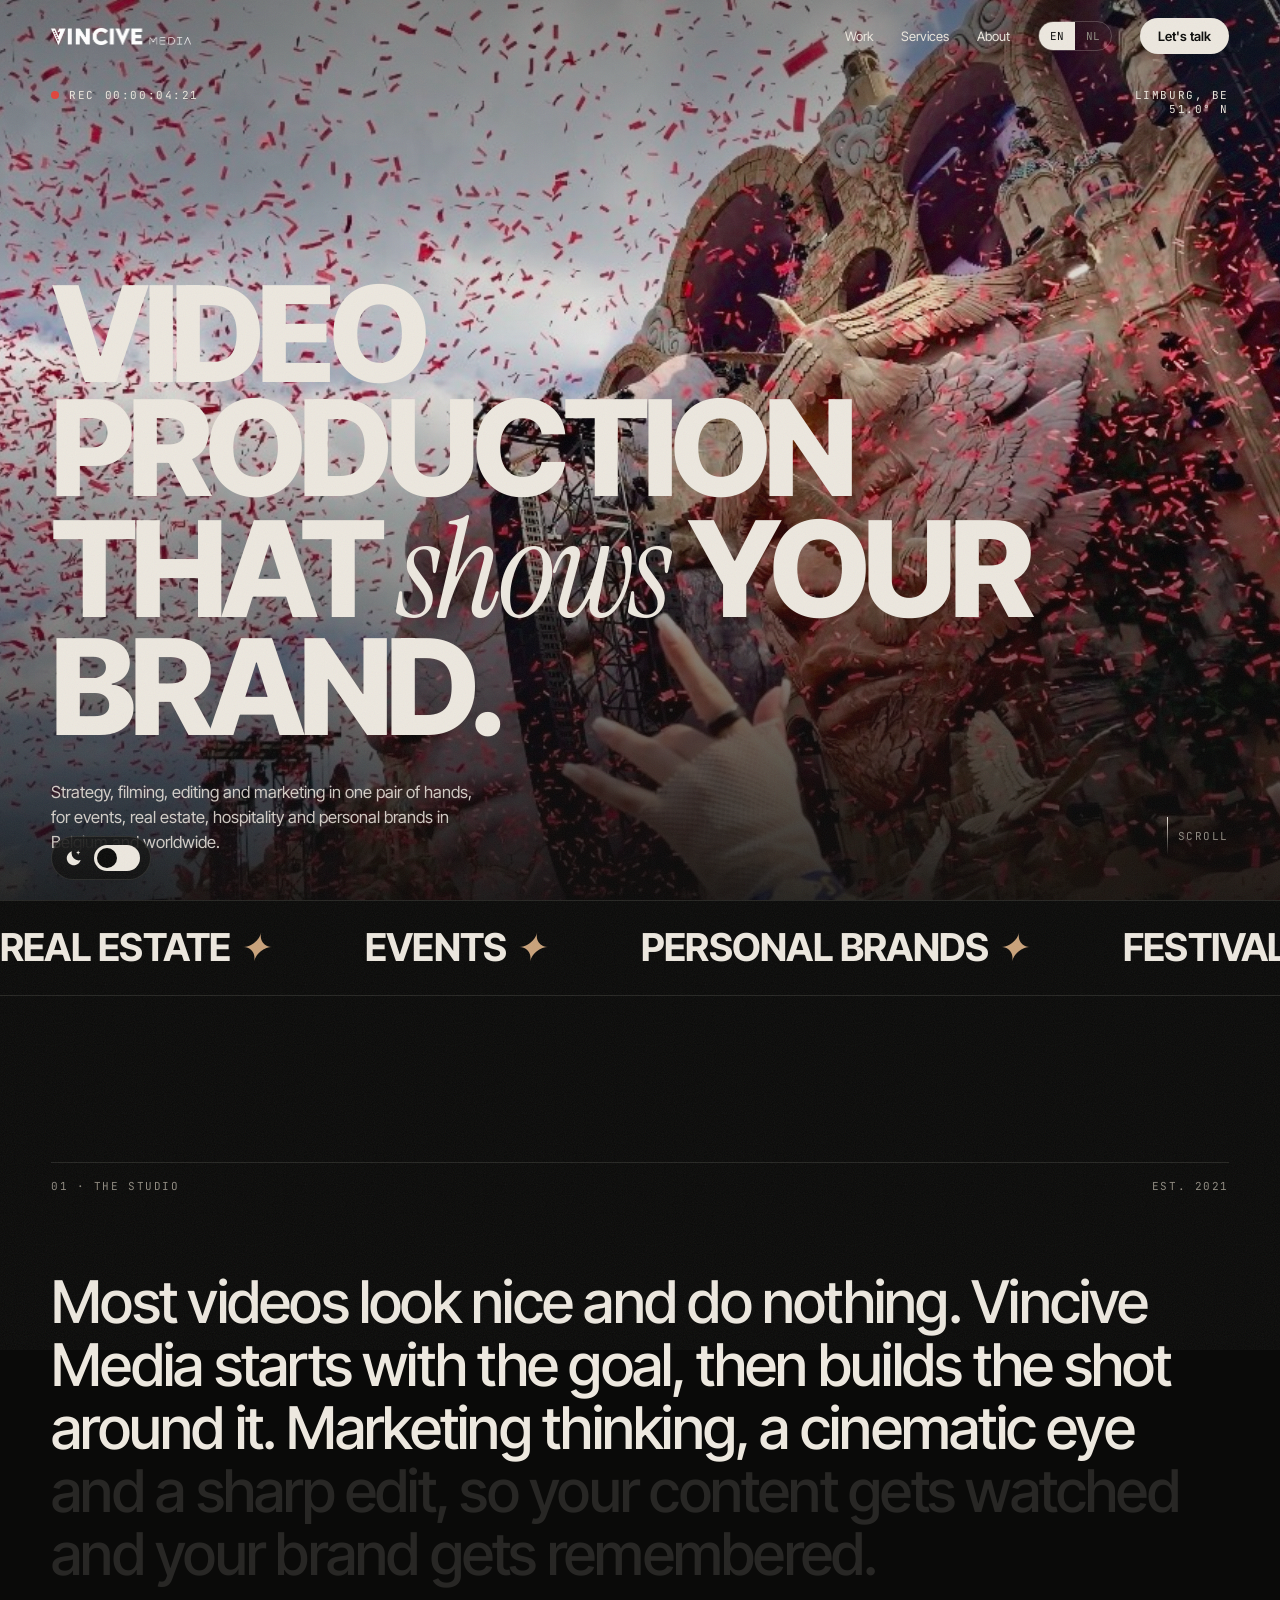
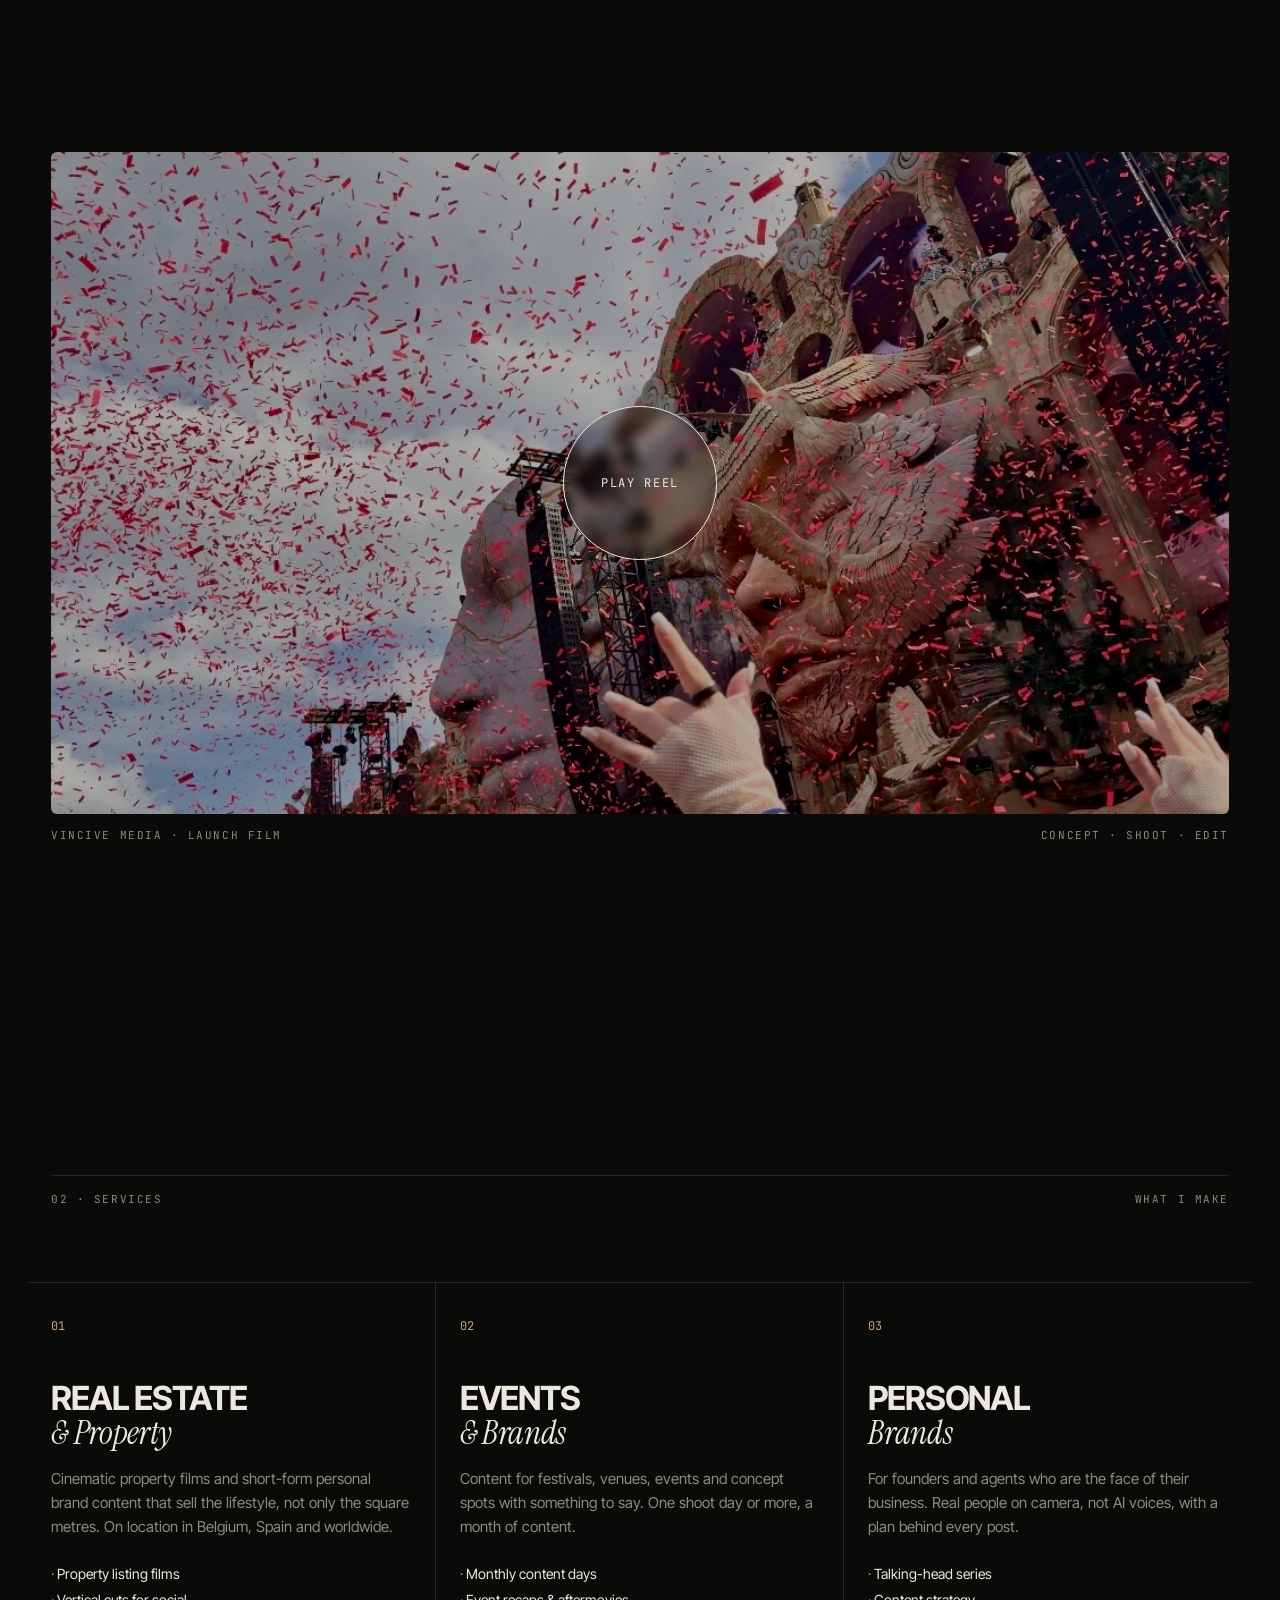
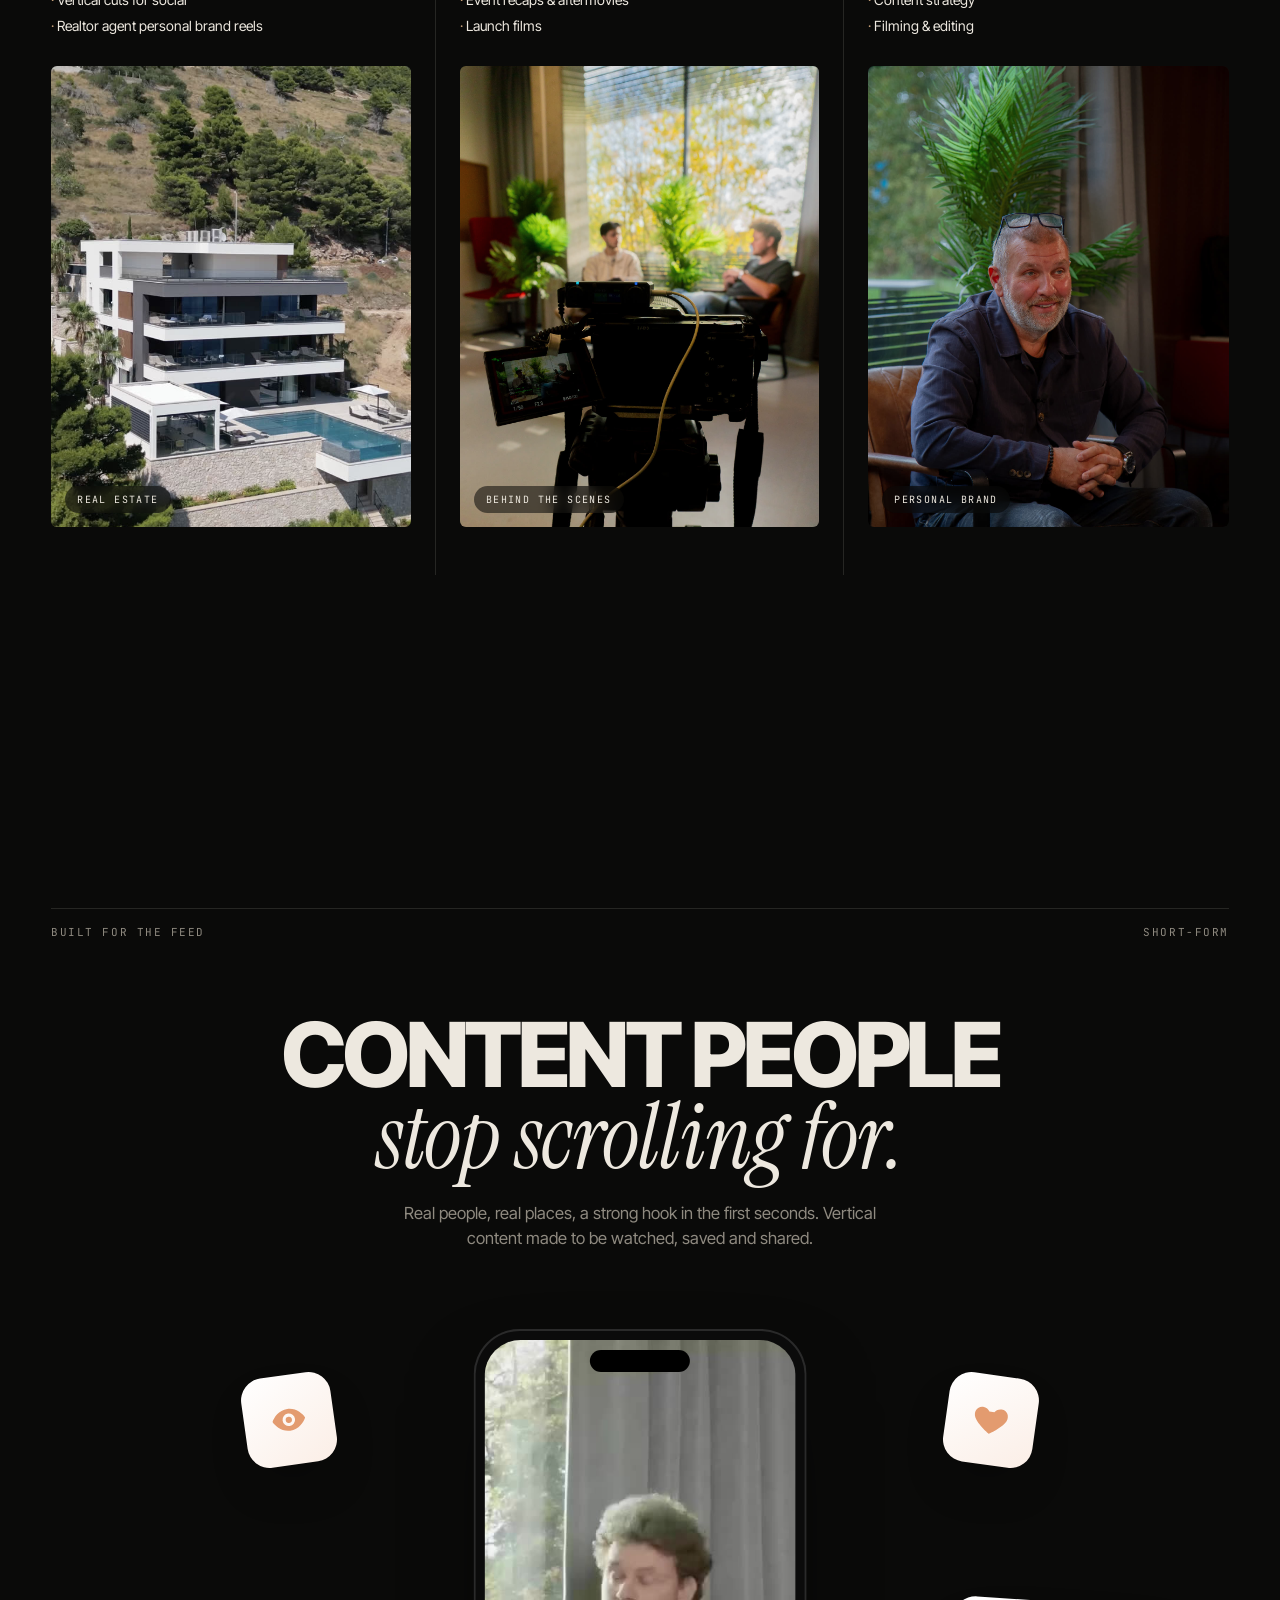
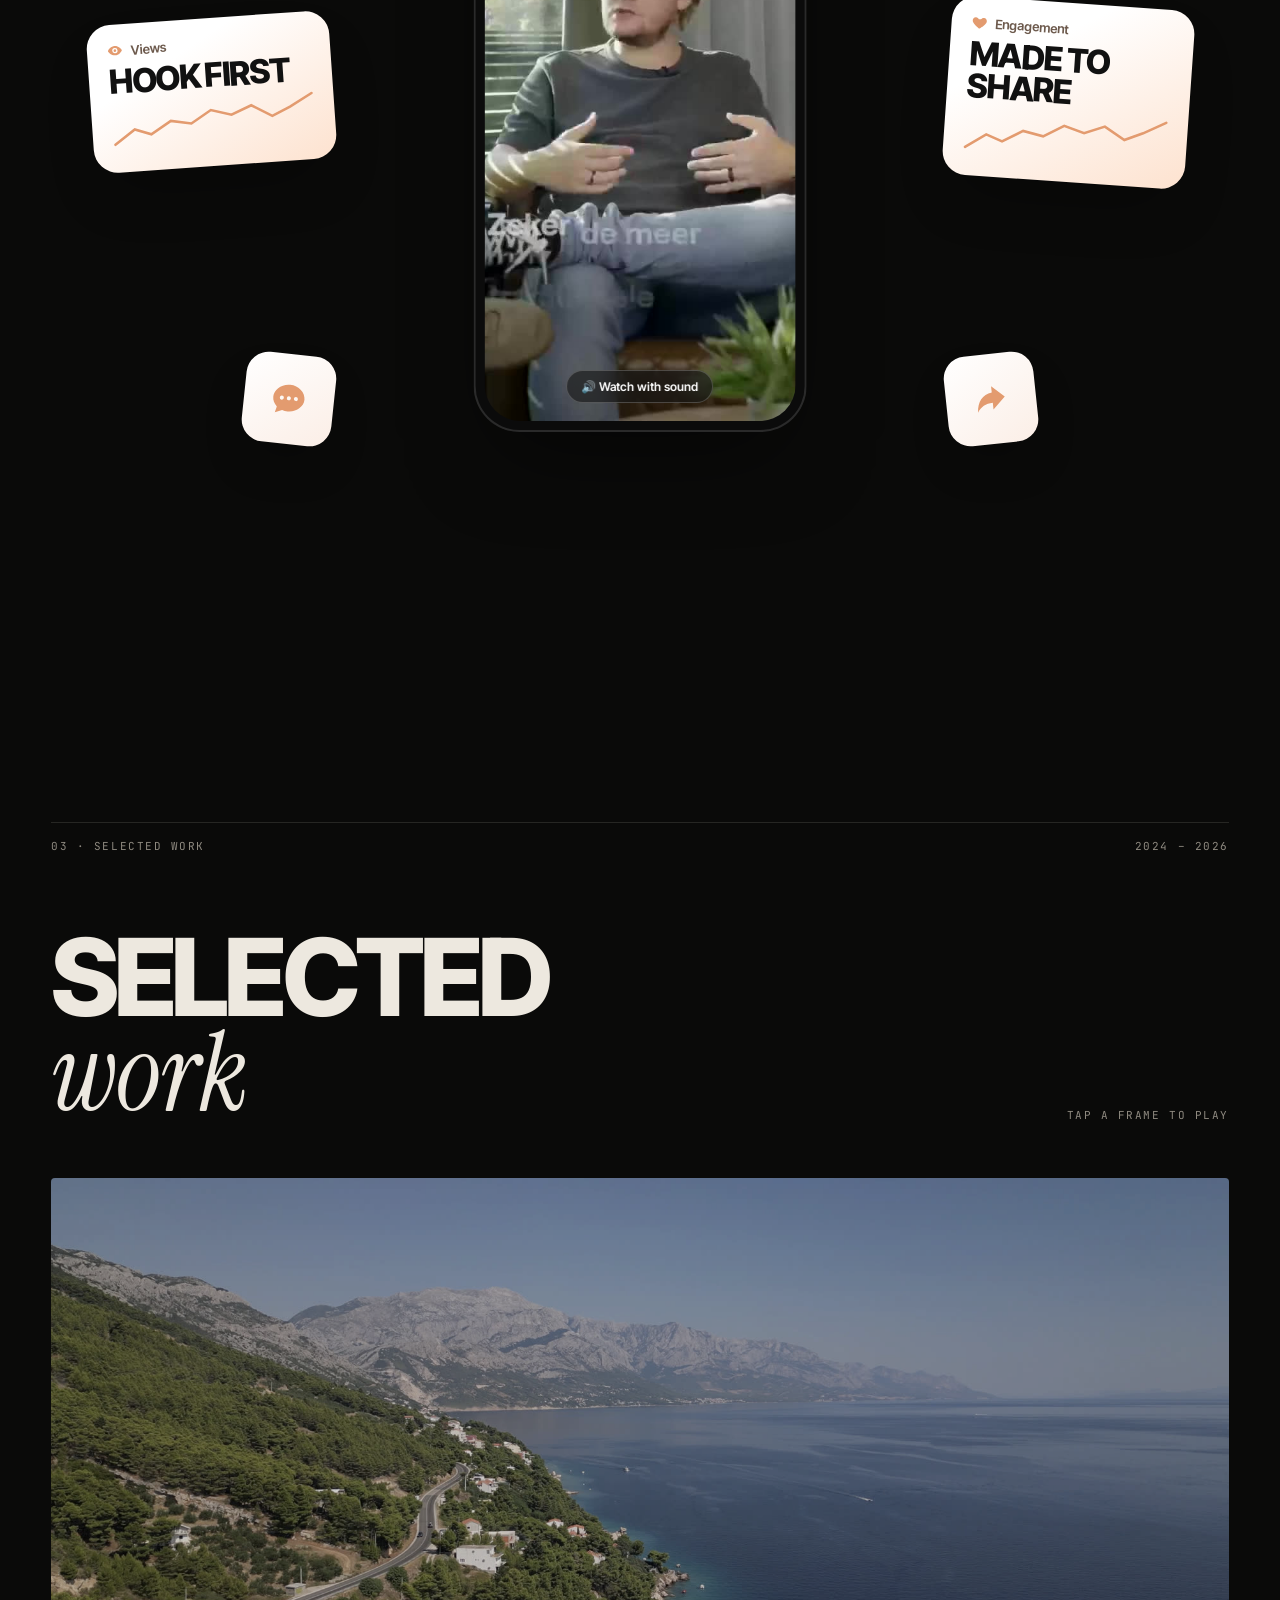
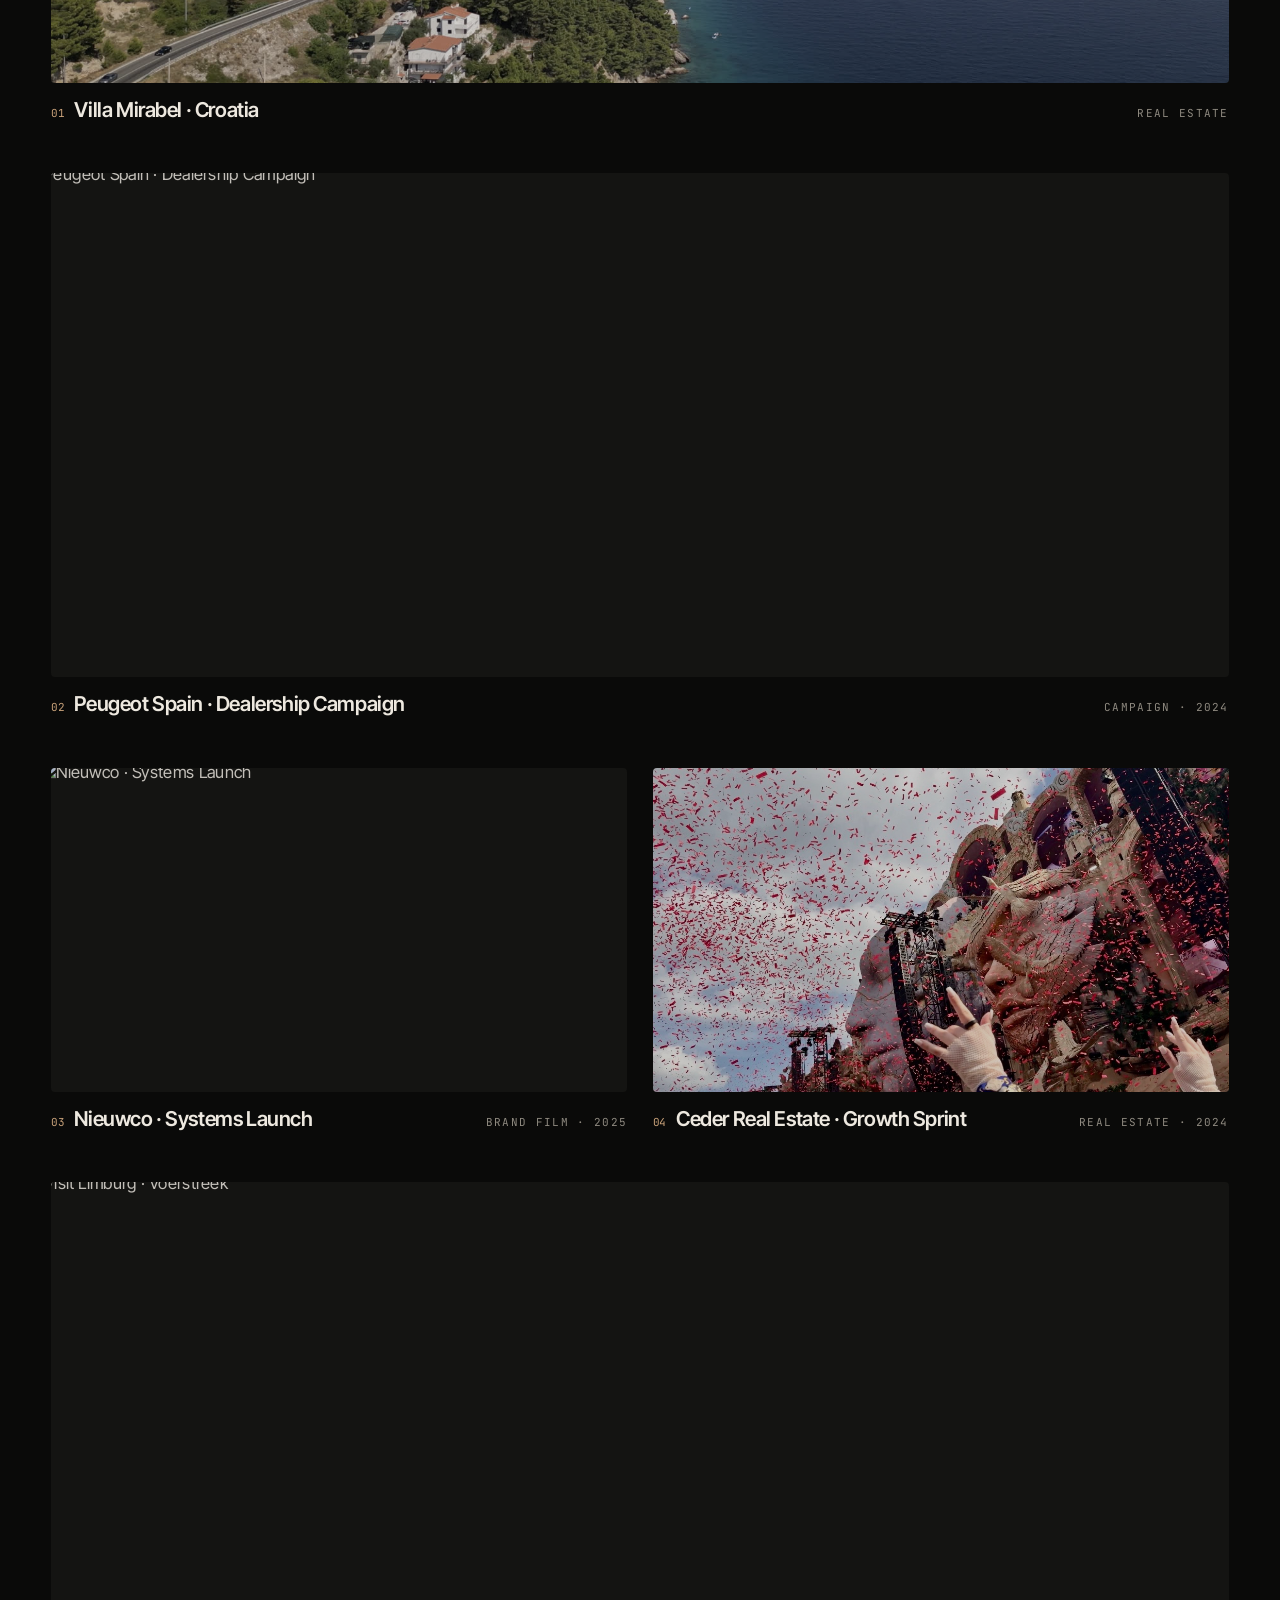
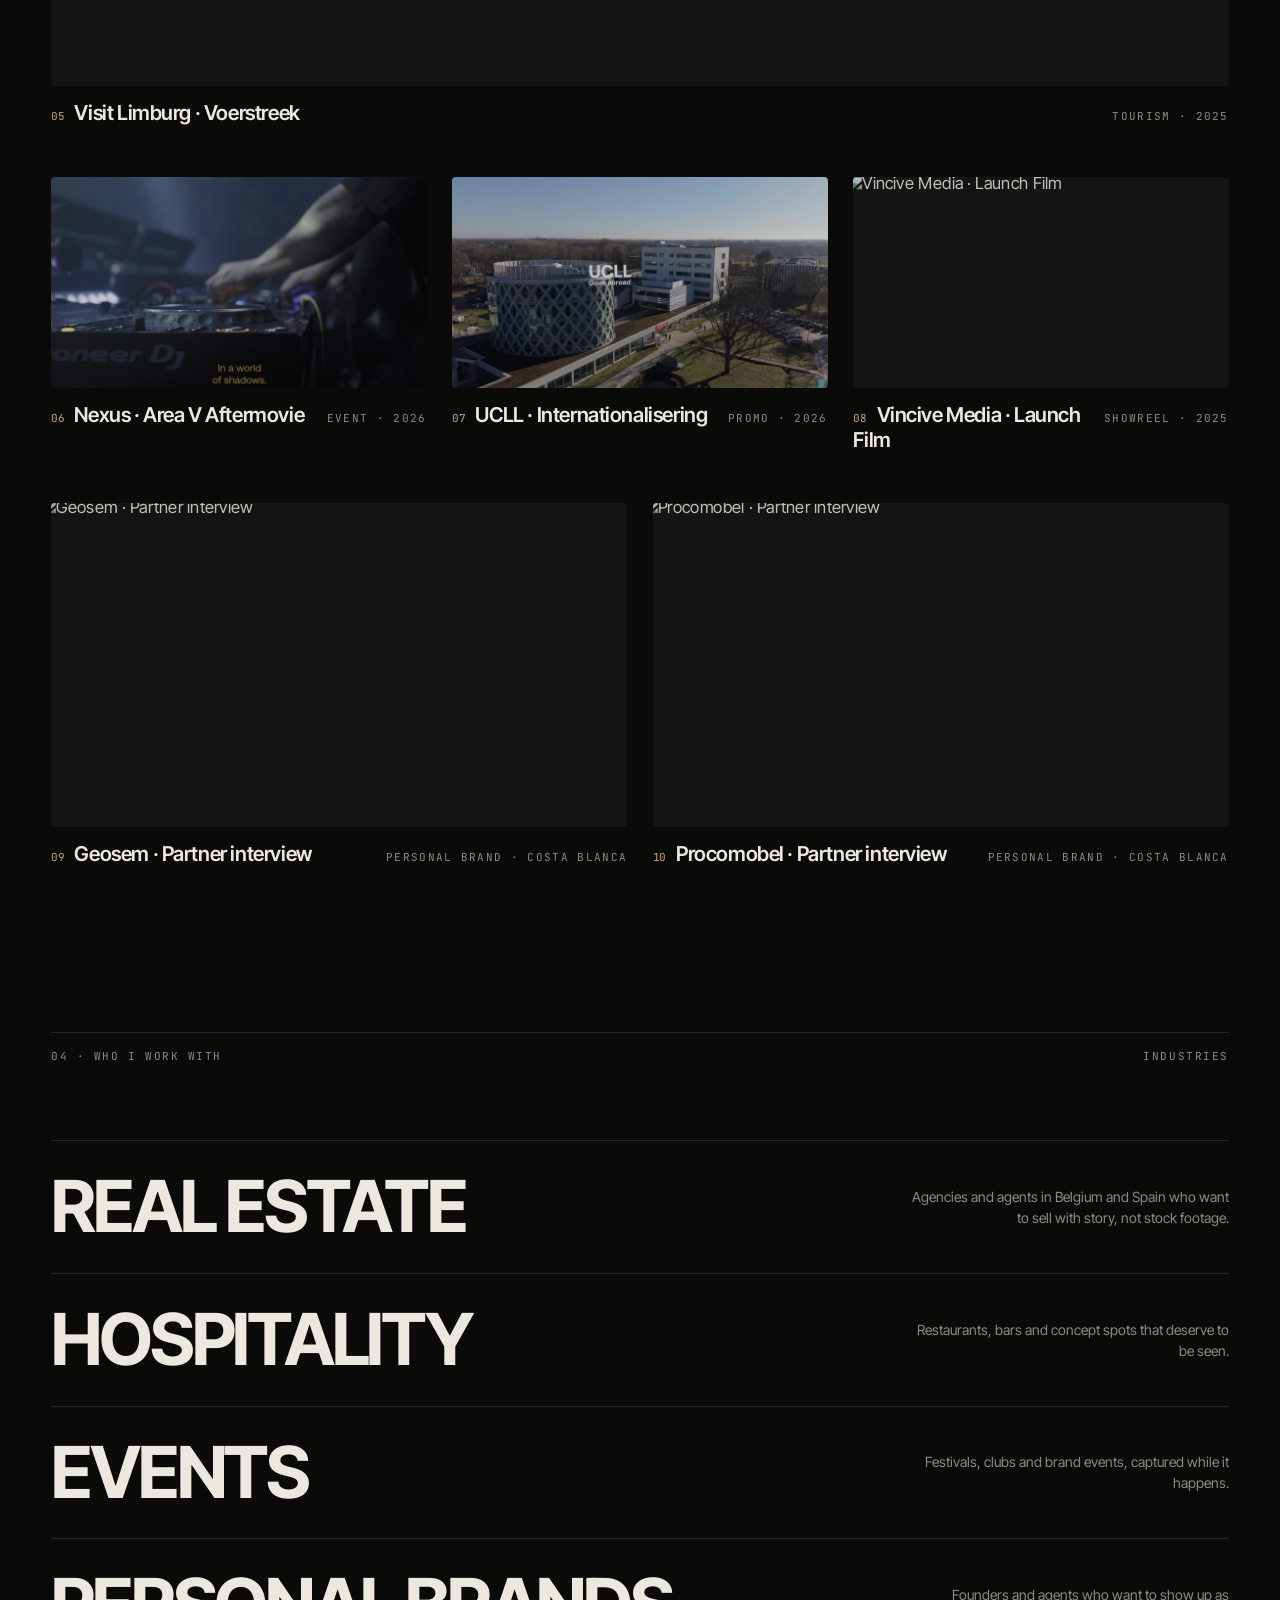
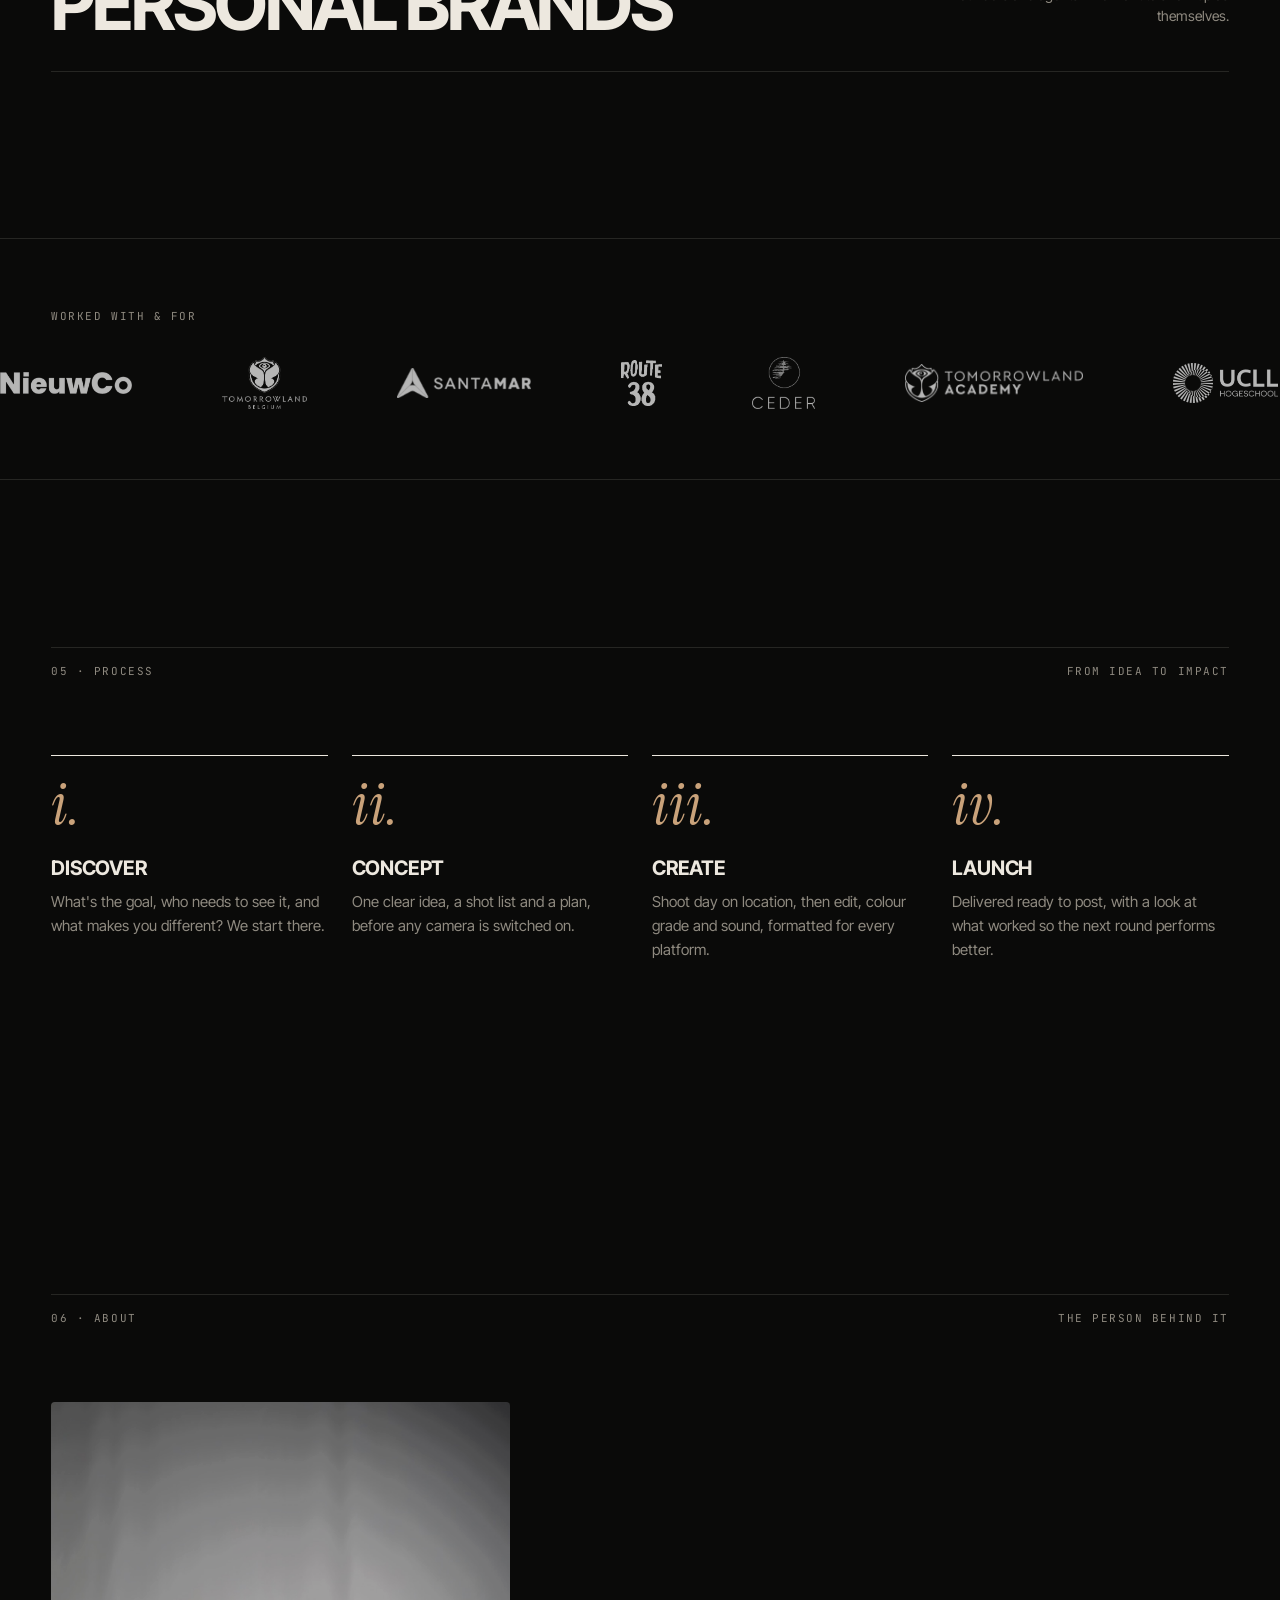
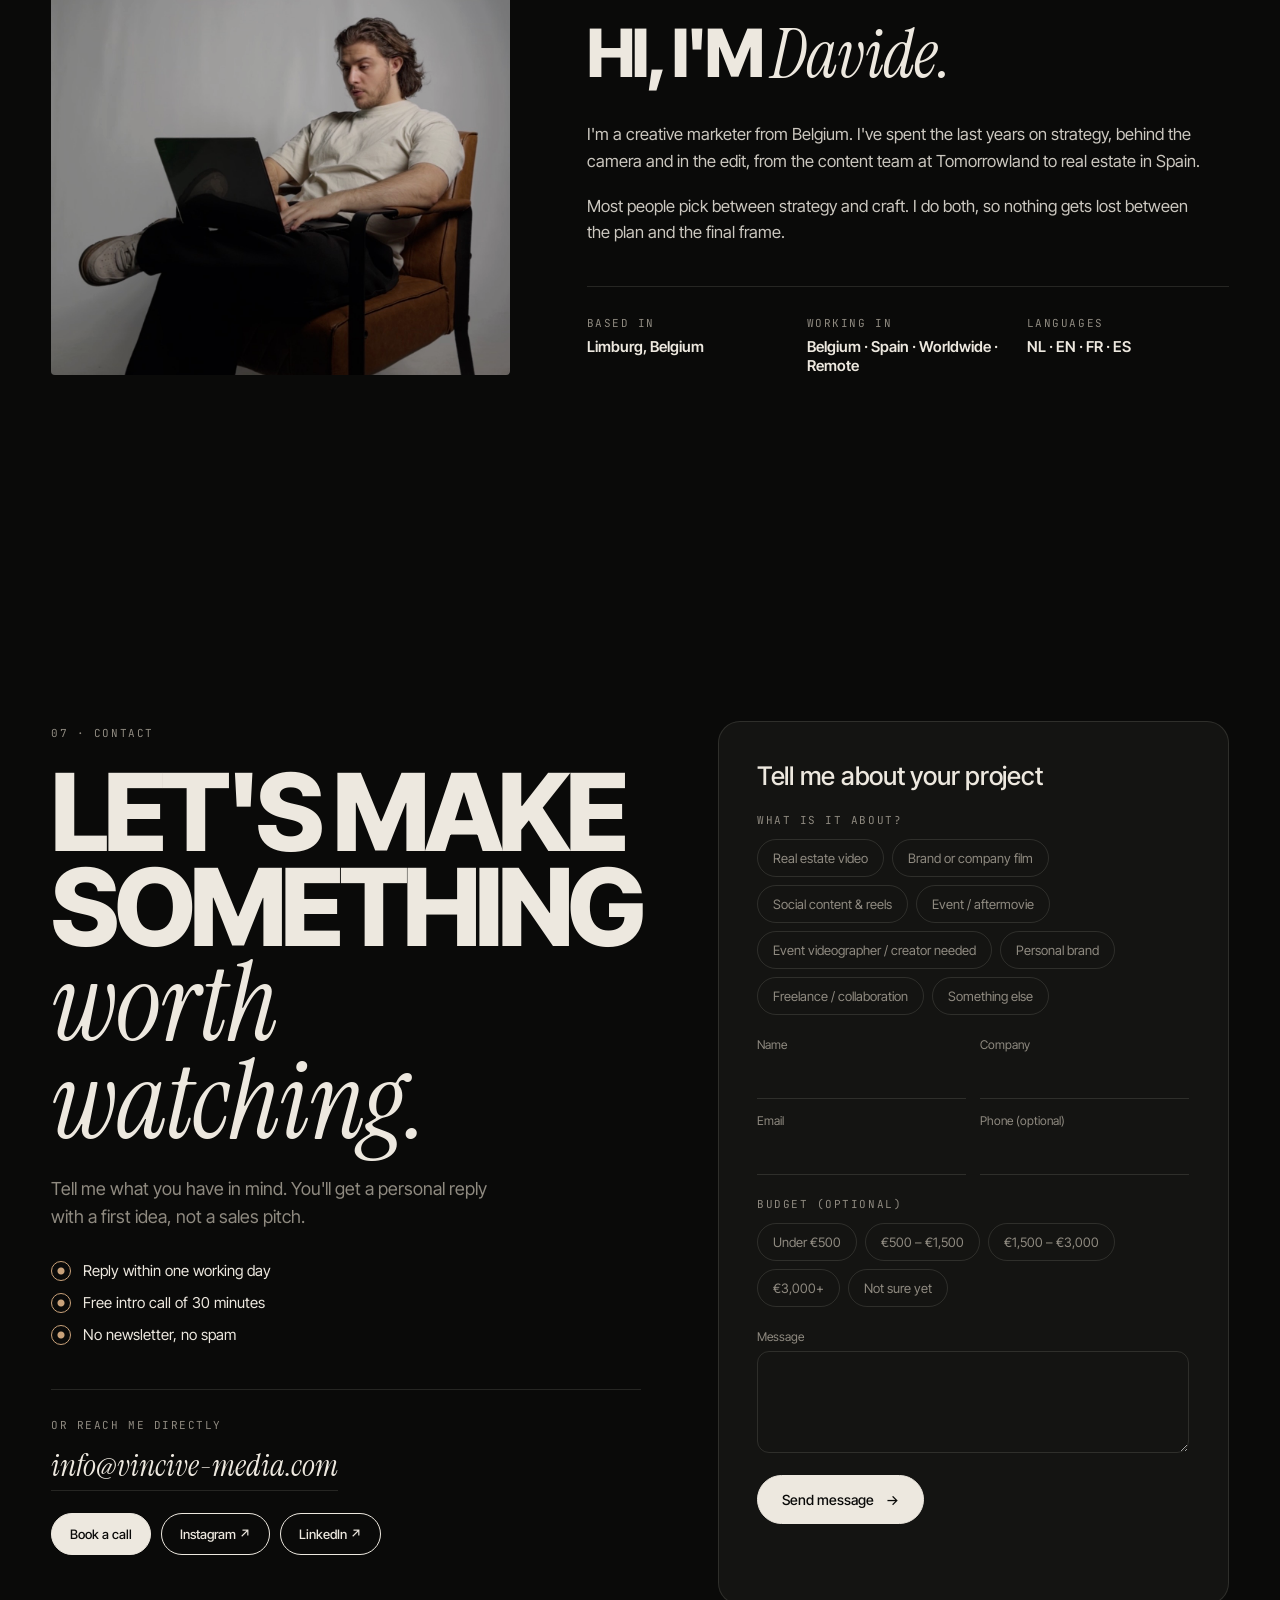
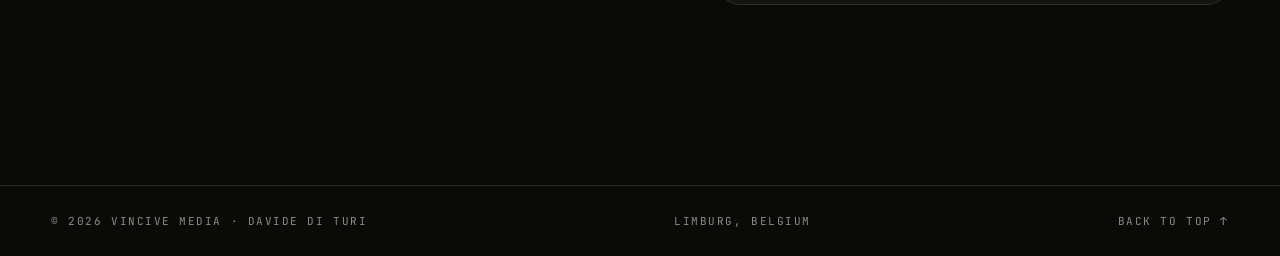
==== commit c85c51d5: "Add files via upload" ====
--- a/index.html
+++ b/index.html
@@ -304,7 +304,7 @@
 <div class="grain" aria-hidden="true"></div>
 
 <nav id="nav">
-  <a href="#top" class="logo" aria-label="Vincive Media"><img src="media/logo-vincive-wit.png" alt="Vincive Media"></a>
+  <a href="#top" class="logo" aria-label="Vincive Media"><img src="logo-vincive-wit.png" alt="Vincive Media"></a>
   <div class="links">
     <a href="#work" class="l" data-i18n="nav_work">Work</a>
     <a href="#services" class="l" data-i18n="nav_services">Services</a>
@@ -353,7 +353,7 @@
       <h3 data-i18n="s1_t">Real Estate<br><span class="serif">&amp; Property</span></h3>
       <p data-i18n="s1_p">Cinematic property films and short-form content that sell the lifestyle, not only the square metres. On location in Belgium and Spain.</p>
       <ul data-i18n="s1_l"><li>Property films</li><li>Vertical cuts for social</li><li>Drone footage</li></ul>
-      <div class="ph"><img loading="lazy" src="media/svc-realestate.jpg" alt="" onerror="if(!this.dataset.f){this.dataset.f=1;this.src='svc-b.jpg'}"><span data-i18n="ph1"></span></div>
+      <div class="ph"><img loading="lazy" src="svc-realestate.jpg" alt="" onerror="if(!this.dataset.f){this.dataset.f=1;this.src='svc-b.jpg'}"><span data-i18n="ph1"></span></div>
     </div>
     <div class="svc rv">
       <span class="n">02</span>
@@ -378,7 +378,7 @@
   <h2 class="rv" data-i18n="feed_h">Content people<br><span class="serif">stop scrolling for.</span></h2>
   <p class="sub rv" data-i18n="feed_p">Real people, real places, a strong hook in the first seconds. Vertical content made to be watched, saved and shared.</p>
   <div class="stage" id="stage">
-    <div class="phone"><div class="scr"><div class="notch"></div><video src="media/feed-loop.mp4" poster="media/feed-poster.jpg" autoplay muted loop playsinline preload="metadata"></video><button class="sound" id="soundBtn" data-i18n="sound">🔊 Watch with sound</button></div></div>
+    <div class="phone"><div class="scr"><div class="notch"></div><video src="feed-loop.mp4" poster="feed-poster.jpg" autoplay muted loop playsinline preload="metadata"></video><button class="sound" id="soundBtn" data-i18n="sound">🔊 Watch with sound</button></div></div>
     <div class="pop p-t1" style="left:14%;top:6%;--r:-8deg;--d:.1s"><div class="bob tile"><svg viewBox="0 0 24 24" fill="currentColor"><path d="M12 5C6.5 5 2.7 9.3 1.5 12c1.2 2.7 5 7 10.5 7s9.3-4.3 10.5-7C21.3 9.3 17.5 5 12 5zm0 11a4 4 0 110-8 4 4 0 010 8z"/><circle cx="12" cy="12" r="2"/></svg></div></div>
     <div class="pop p-t2" style="right:14%;top:6%;--r:8deg;--d:.25s"><div class="bob tile"><svg viewBox="0 0 24 24" fill="currentColor"><path d="M12 21s-7.5-4.6-10-9.3C.4 8.4 2.3 4.5 6 4.5c2.2 0 3.6 1.2 4.4 2.4h3.2c.8-1.2 2.2-2.4 4.4-2.4 3.7 0 5.6 3.9 4 7.2C19.5 16.4 12 21 12 21z"/></svg></div></div>
     <div class="pop p-t3" style="left:14%;bottom:6%;--r:6deg;--d:.4s"><div class="bob tile"><svg viewBox="0 0 24 24" fill="currentColor"><path d="M12 3C6.5 3 2 6.9 2 11.6c0 2.3 1.1 4.4 2.9 6L4 21.5l4.5-2c1.1.4 2.3.6 3.5.6 5.5 0 10-3.9 10-8.5S17.5 3 12 3zM7.5 13a1.3 1.3 0 110-2.6 1.3 1.3 0 010 2.6zm4.5 0a1.3 1.3 0 110-2.6 1.3 1.3 0 010 2.6zm4.5 0a1.3 1.3 0 110-2.6 1.3 1.3 0 010 2.6z"/></svg></div></div>
@@ -512,7 +512,7 @@
 
 /* Projects: add, remove or reorder. src: "yt" (YouTube), "vimeo" or "file" (a video in this folder) */
 const projects = [
-  {t:"Villa Mirabel · Croatia", tag:{en:"Real estate",nl:"Vastgoed"}, src:"yt", id:"1Thzbjce7pc", thumb:"media/villa-poster.jpg", size:"wide"},
+  {t:"Villa Mirabel · Croatia", tag:{en:"Real estate",nl:"Vastgoed"}, src:"yt", id:"1Thzbjce7pc", thumb:"villa-poster.jpg", size:"wide"},
   {t:"Peugeot Spain · Dealership Campaign", tag:{en:"Campaign · 2024",nl:"Campagne · 2024"}, src:"yt", id:"VkB8honxouk", size:"wide", vertical:true},
   {t:"Nieuwco · Systems Launch", tag:{en:"Brand film · 2025",nl:"Merkfilm · 2025"}, src:"yt", id:"KLGQ-0KPNqI"},
   {t:"Ceder Real Estate · Growth Sprint", tag:{en:"Real estate · 2024",nl:"Vastgoed · 2024"}, src:"vimeo", id:"927579917"},
@@ -523,7 +523,7 @@
   {t:"Geosem · Partner interview", tag:{en:"Personal brand · Costa Blanca",nl:"Personal brand · Costa Blanca"}, src:"yt", id:"_-KscvjlRug"},
   {t:"Procomobel · Partner interview", tag:{en:"Personal brand · Costa Blanca",nl:"Personal brand · Costa Blanca"}, src:"yt", id:"bC2n_Vl4MDY"}
 ];
-const logos = [ // [file in media/logos, name, height in px]
+const logos = [ // [file, name, height in px]
   ["nieuwco.png","NieuwCo",22],["tomorrowland-belgium.png","Tomorrowland Belgium",52],["santamar.png","Santamar",30],["route38.png","Route 38",46],
   ["ceder.png","Ceder",52],["tomorrowland-academy.png","Tomorrowland Academy",38],["ucll.png","UCLL Hogeschool",40]];
 
@@ -753,7 +753,7 @@
   grid.appendChild(el);
 });
 const lt=document.getElementById("logos");
-[...logos,...logos].forEach(([f,n,h],i)=>{const im=document.createElement("img");im.src="media/logos/"+f;im.alt=i<logos.length?n:"";im.style.height=h+"px";im.loading="lazy";lt.appendChild(im)});
+[...logos,...logos].forEach(([f,n,h],i)=>{const im=document.createElement("img");im.src=f;im.alt=i<logos.length?n:"";im.style.height=h+"px";im.loading="lazy";lt.appendChild(im)});
 
 const modal=document.getElementById("modal"), box=document.getElementById("box");
 function openModal(p){
@@ -821,7 +821,7 @@
 /* phone: pop-in + animated captions */
 const stage=document.getElementById("stage");
 new IntersectionObserver(es=>es.forEach(e=>{if(e.isIntersecting)stage.classList.add("in")}),{threshold:.3}).observe(stage);
-document.getElementById("soundBtn").addEventListener("click",()=>openModal({src:"file",id:"media/feed-full.mp4",vertical:true}));
+document.getElementById("soundBtn").addEventListener("click",()=>openModal({src:"file",id:"feed-full.mp4",vertical:true}));
 
 render();
 </script>
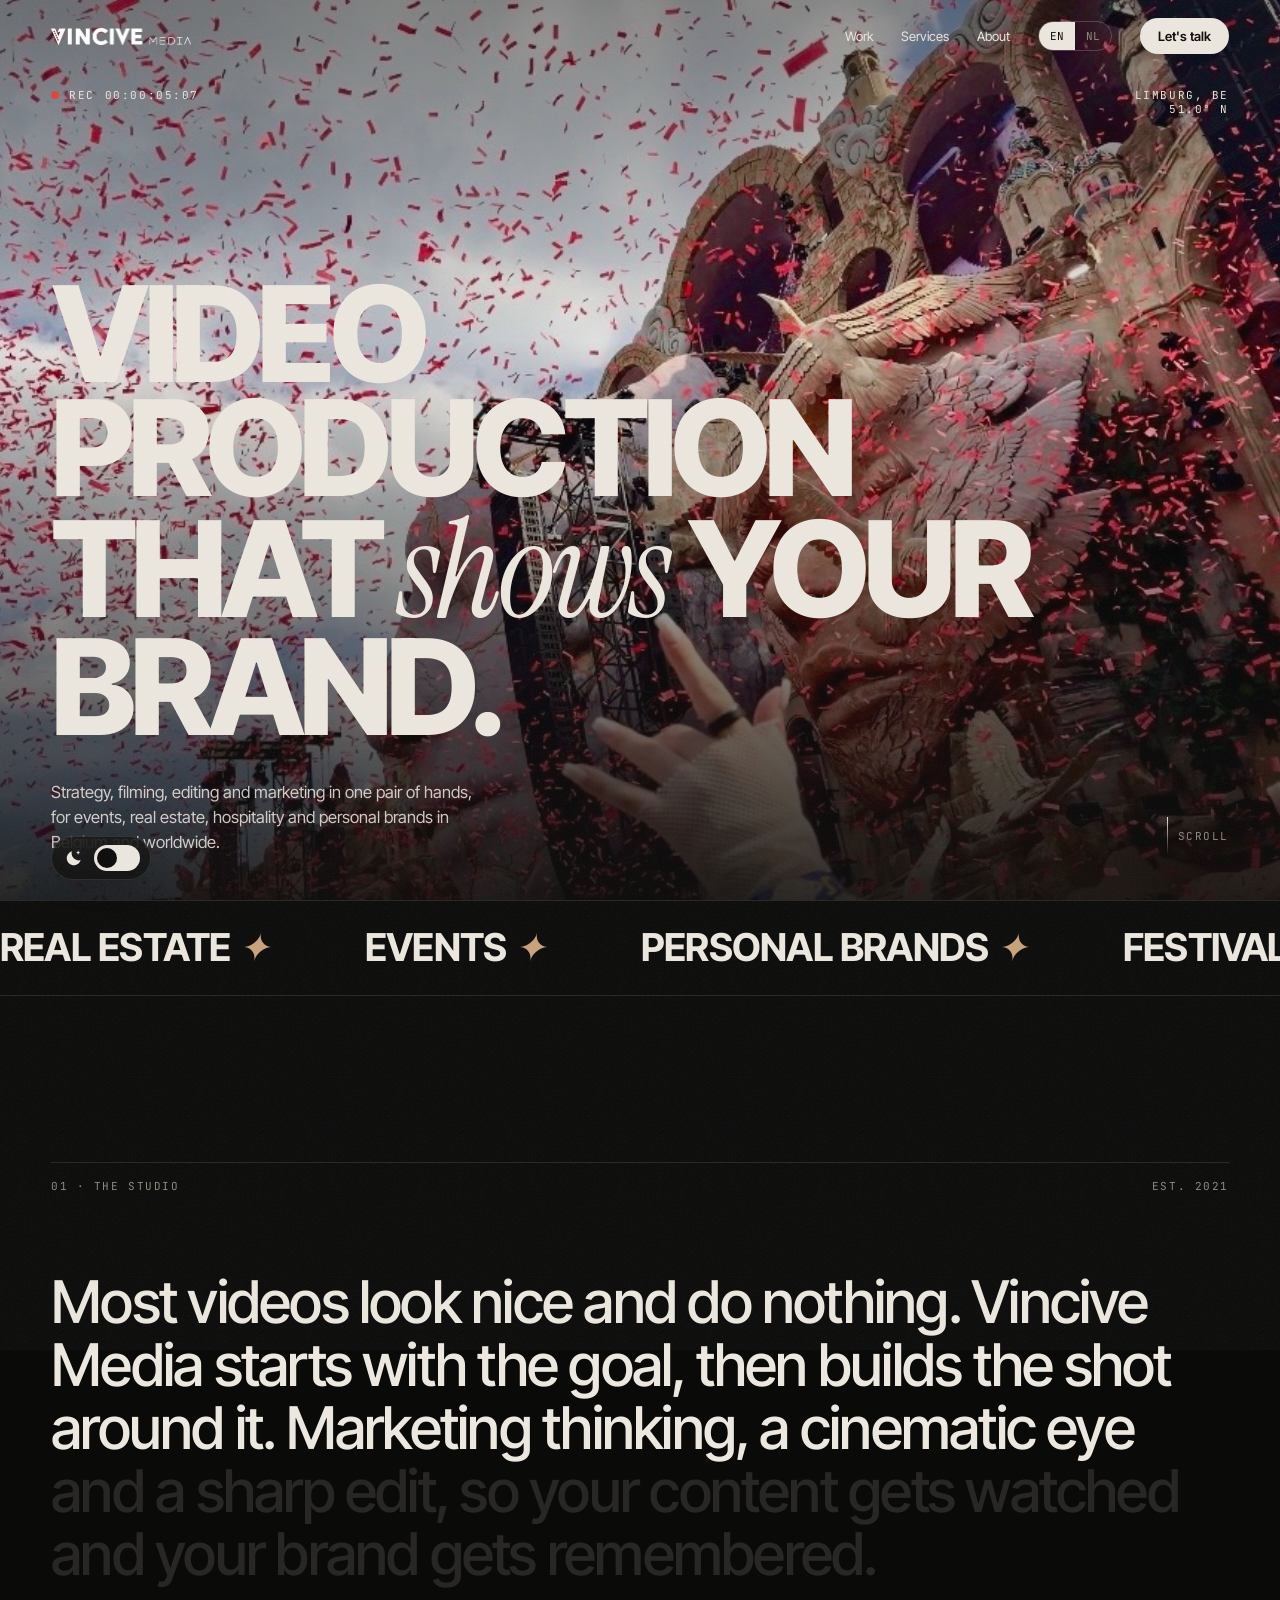
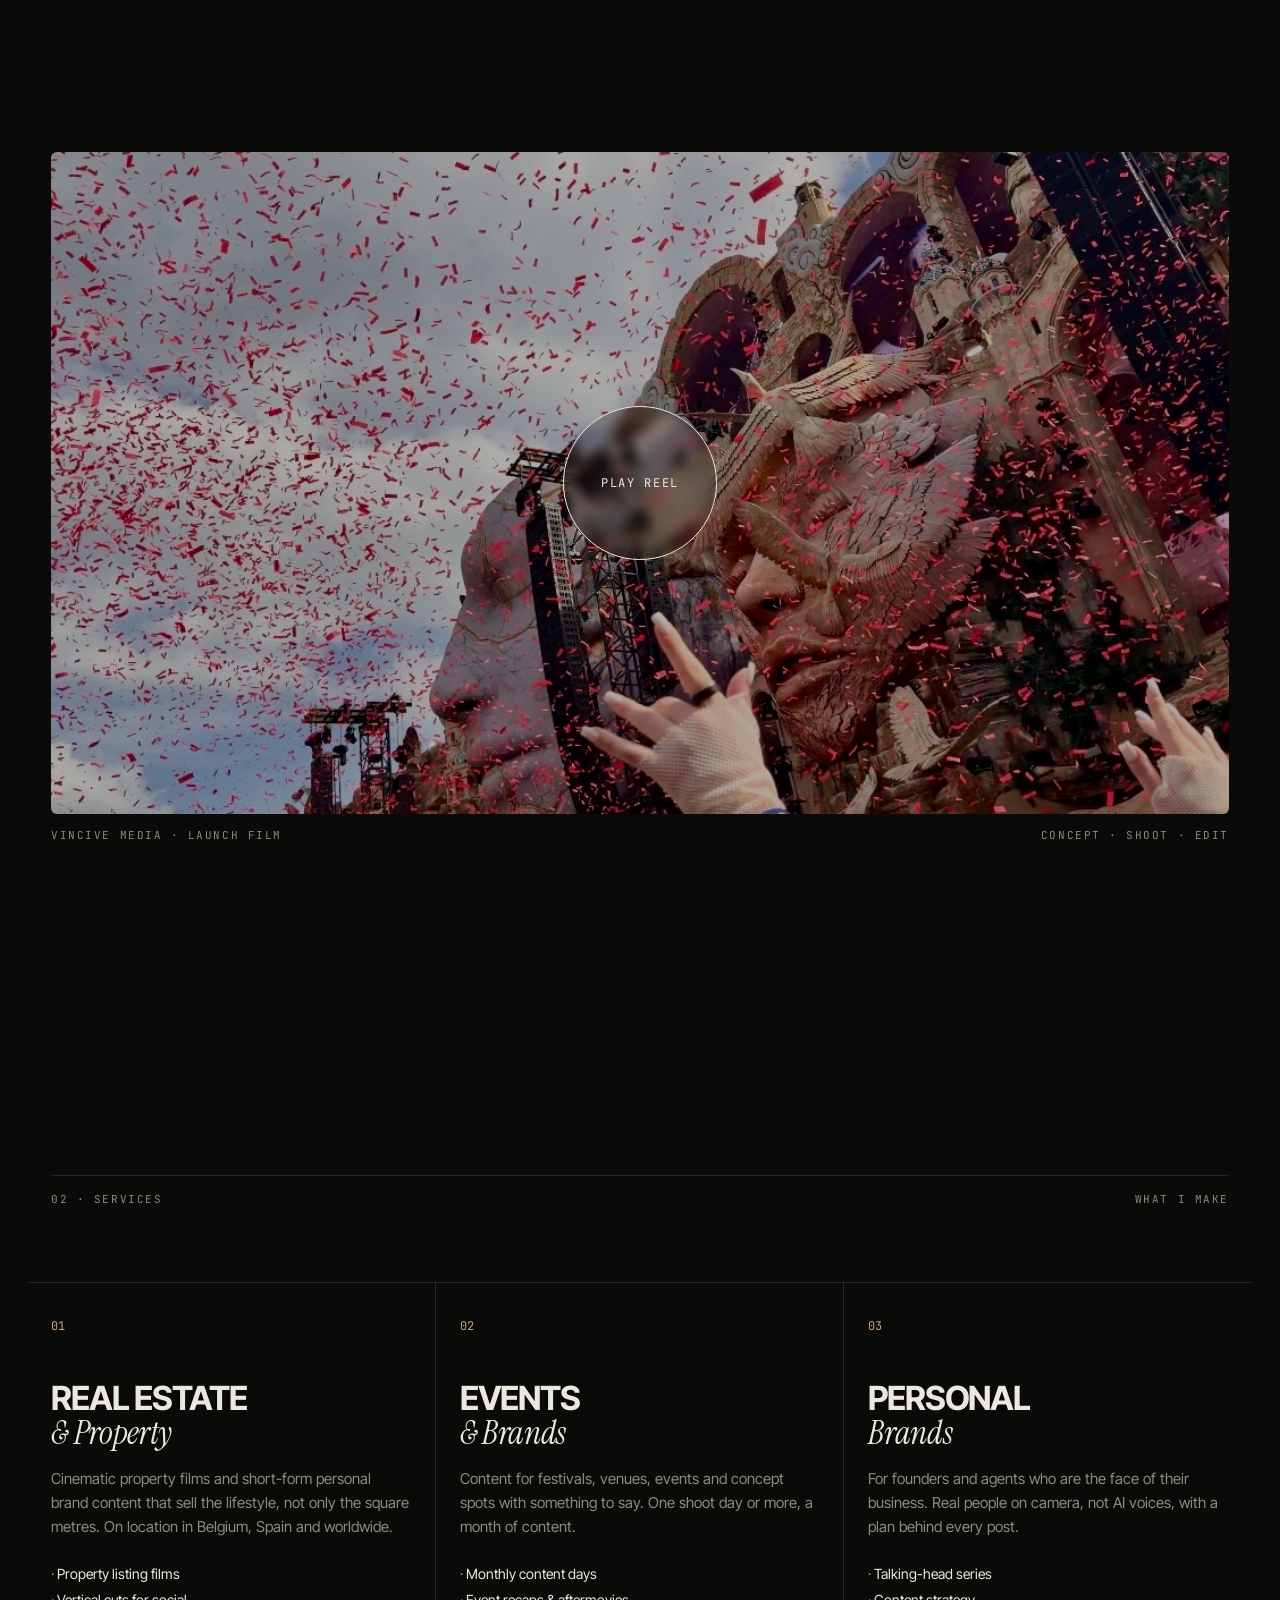
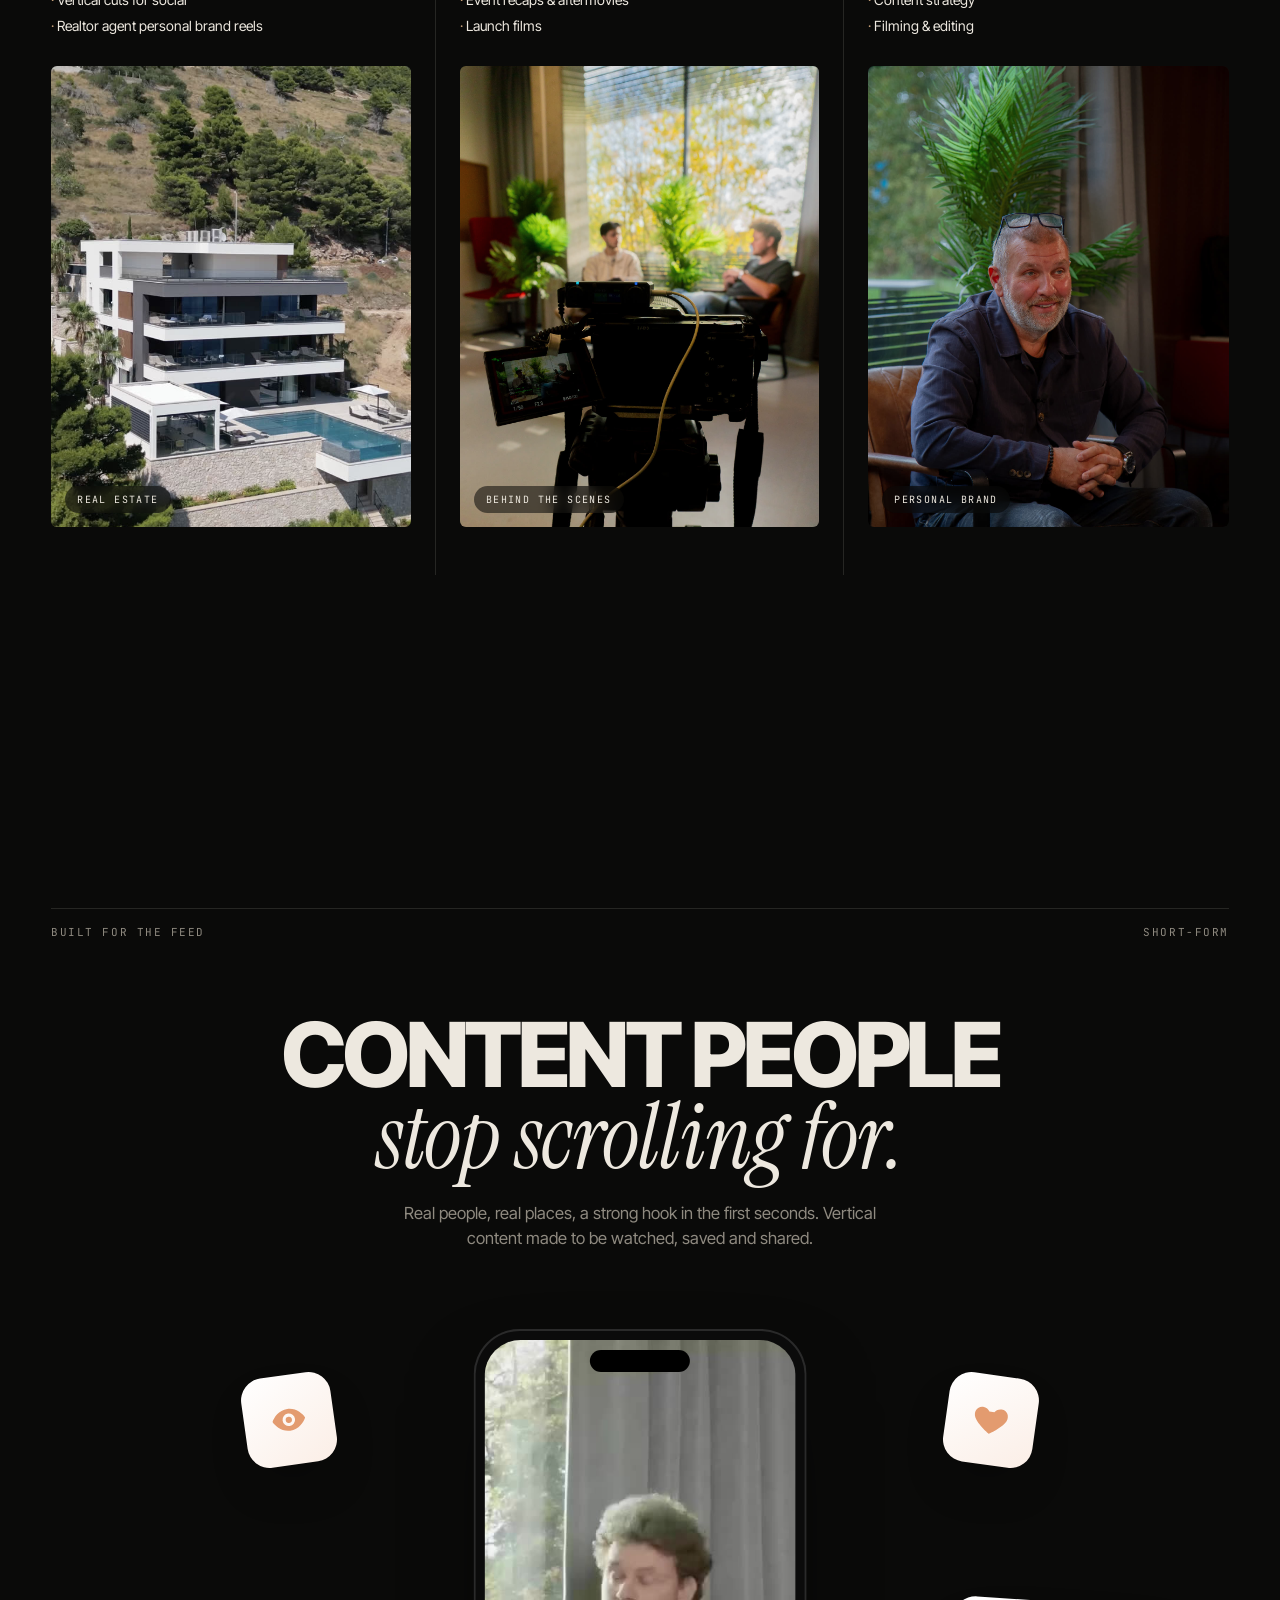
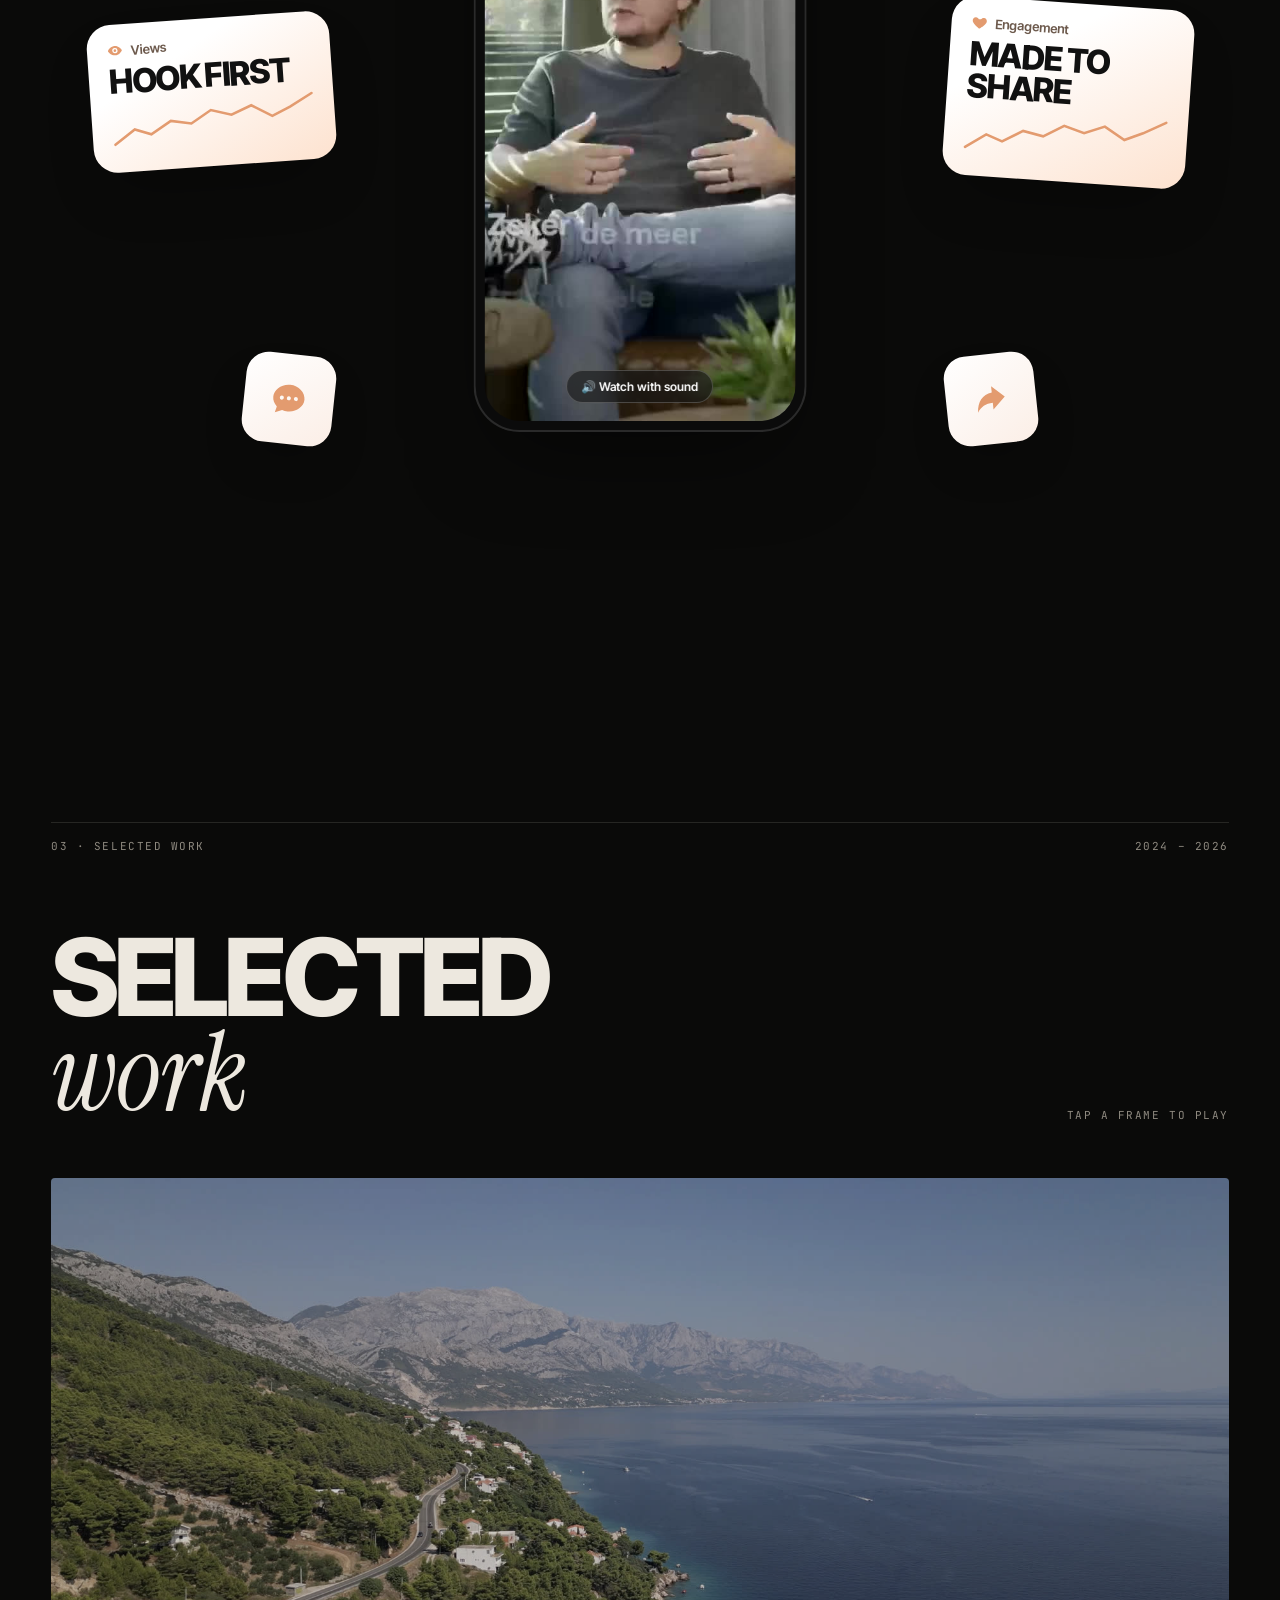
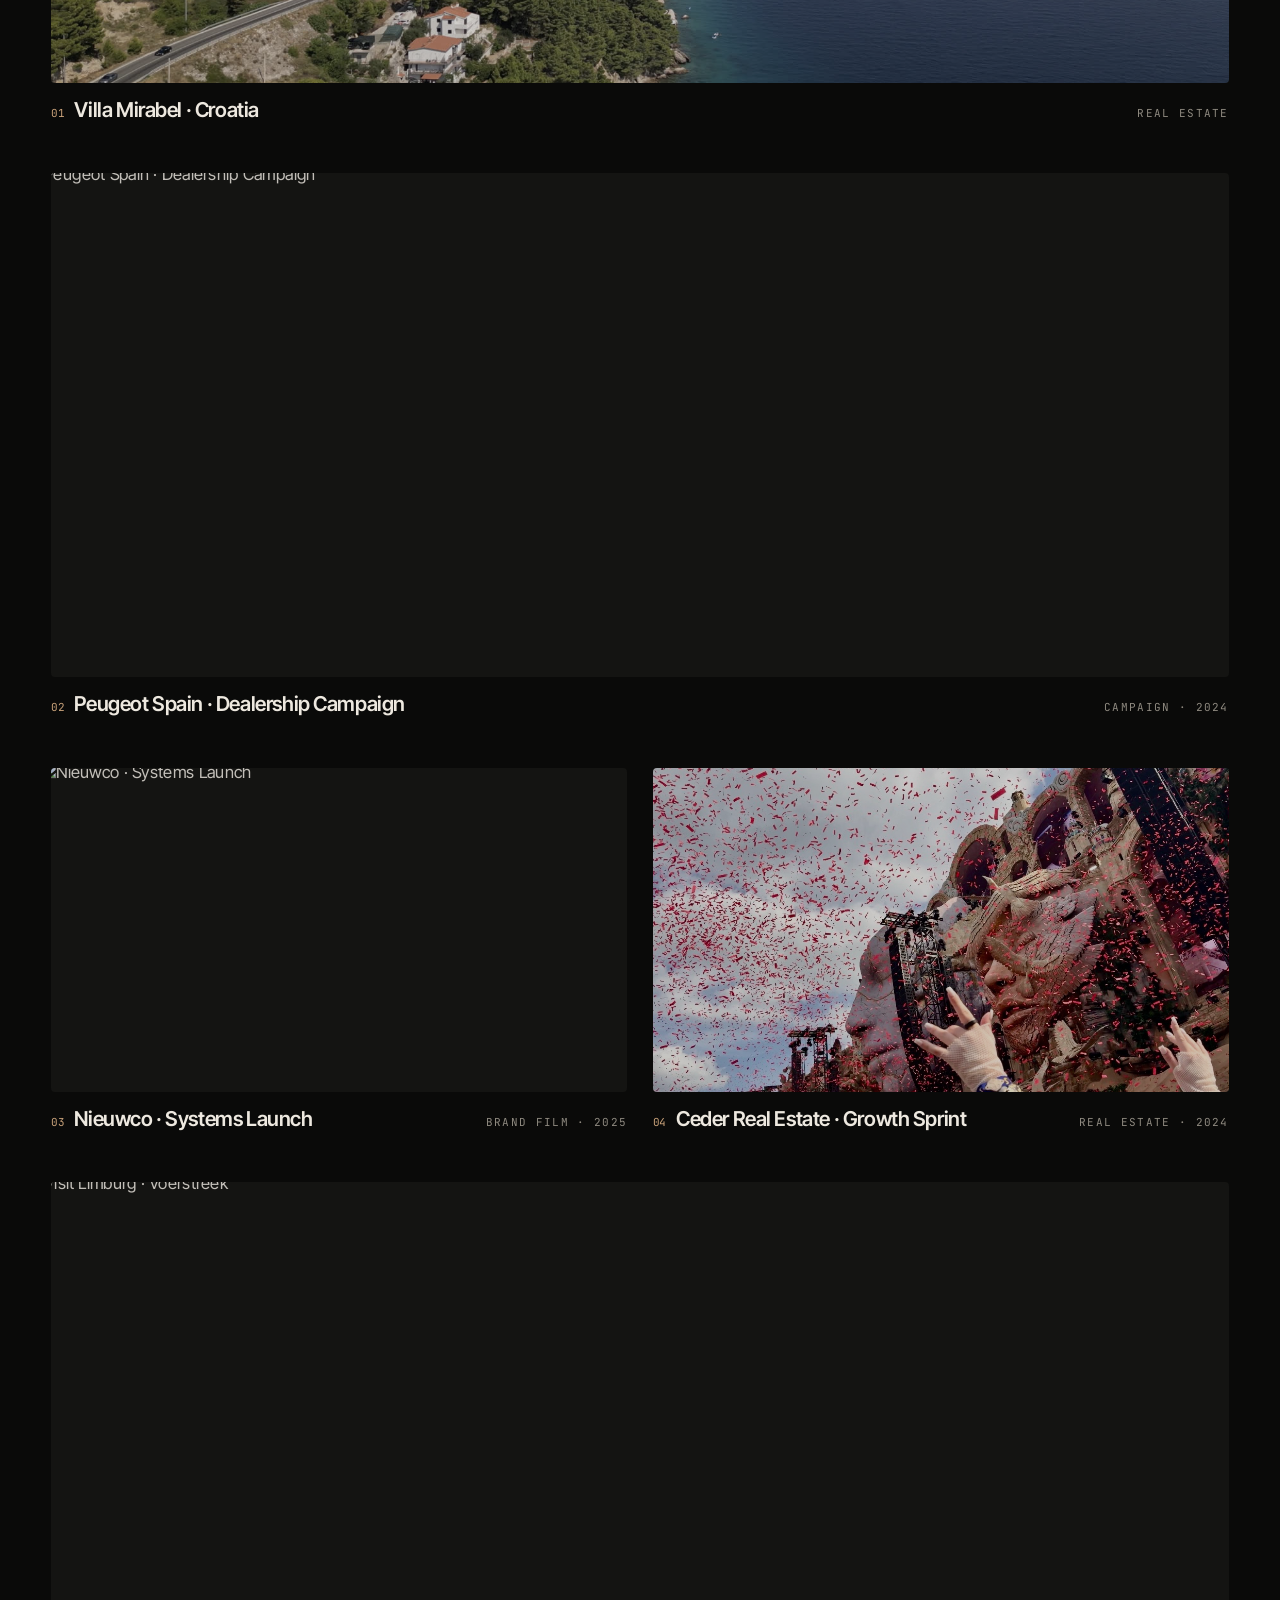
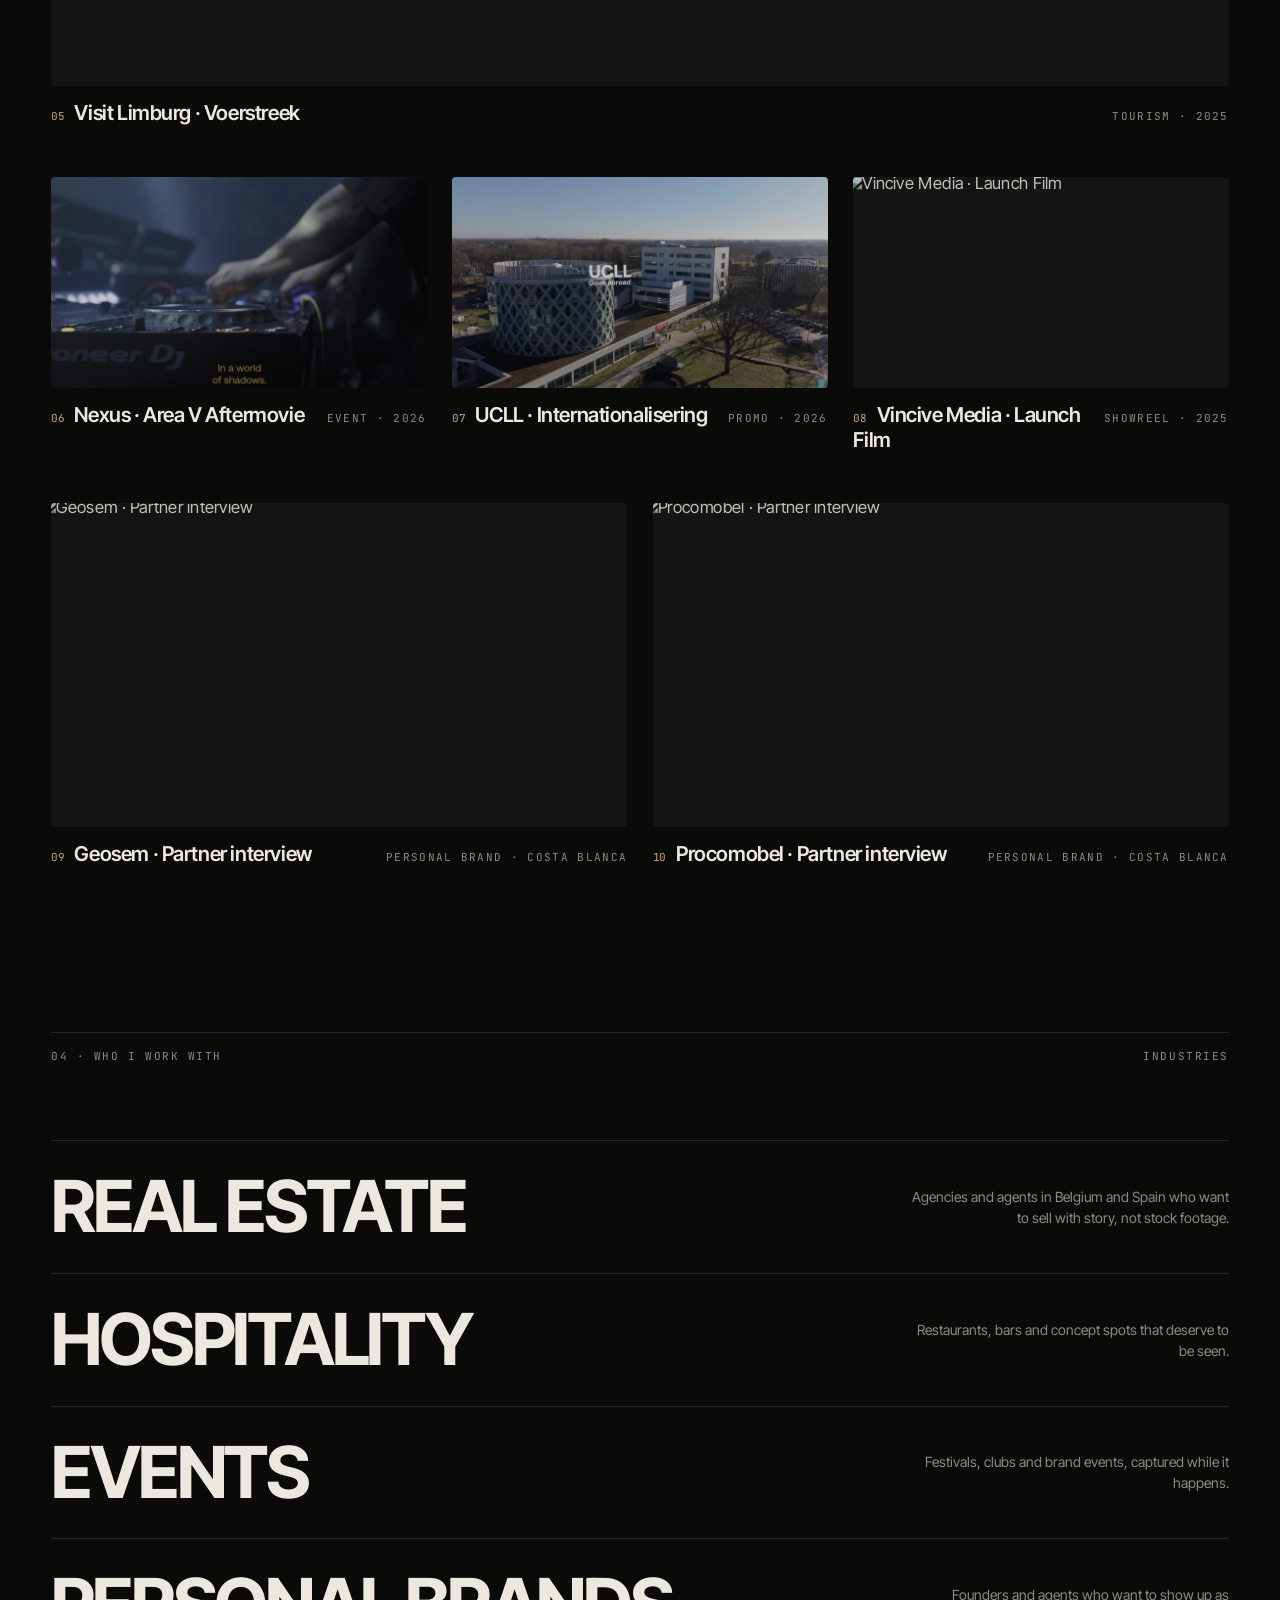
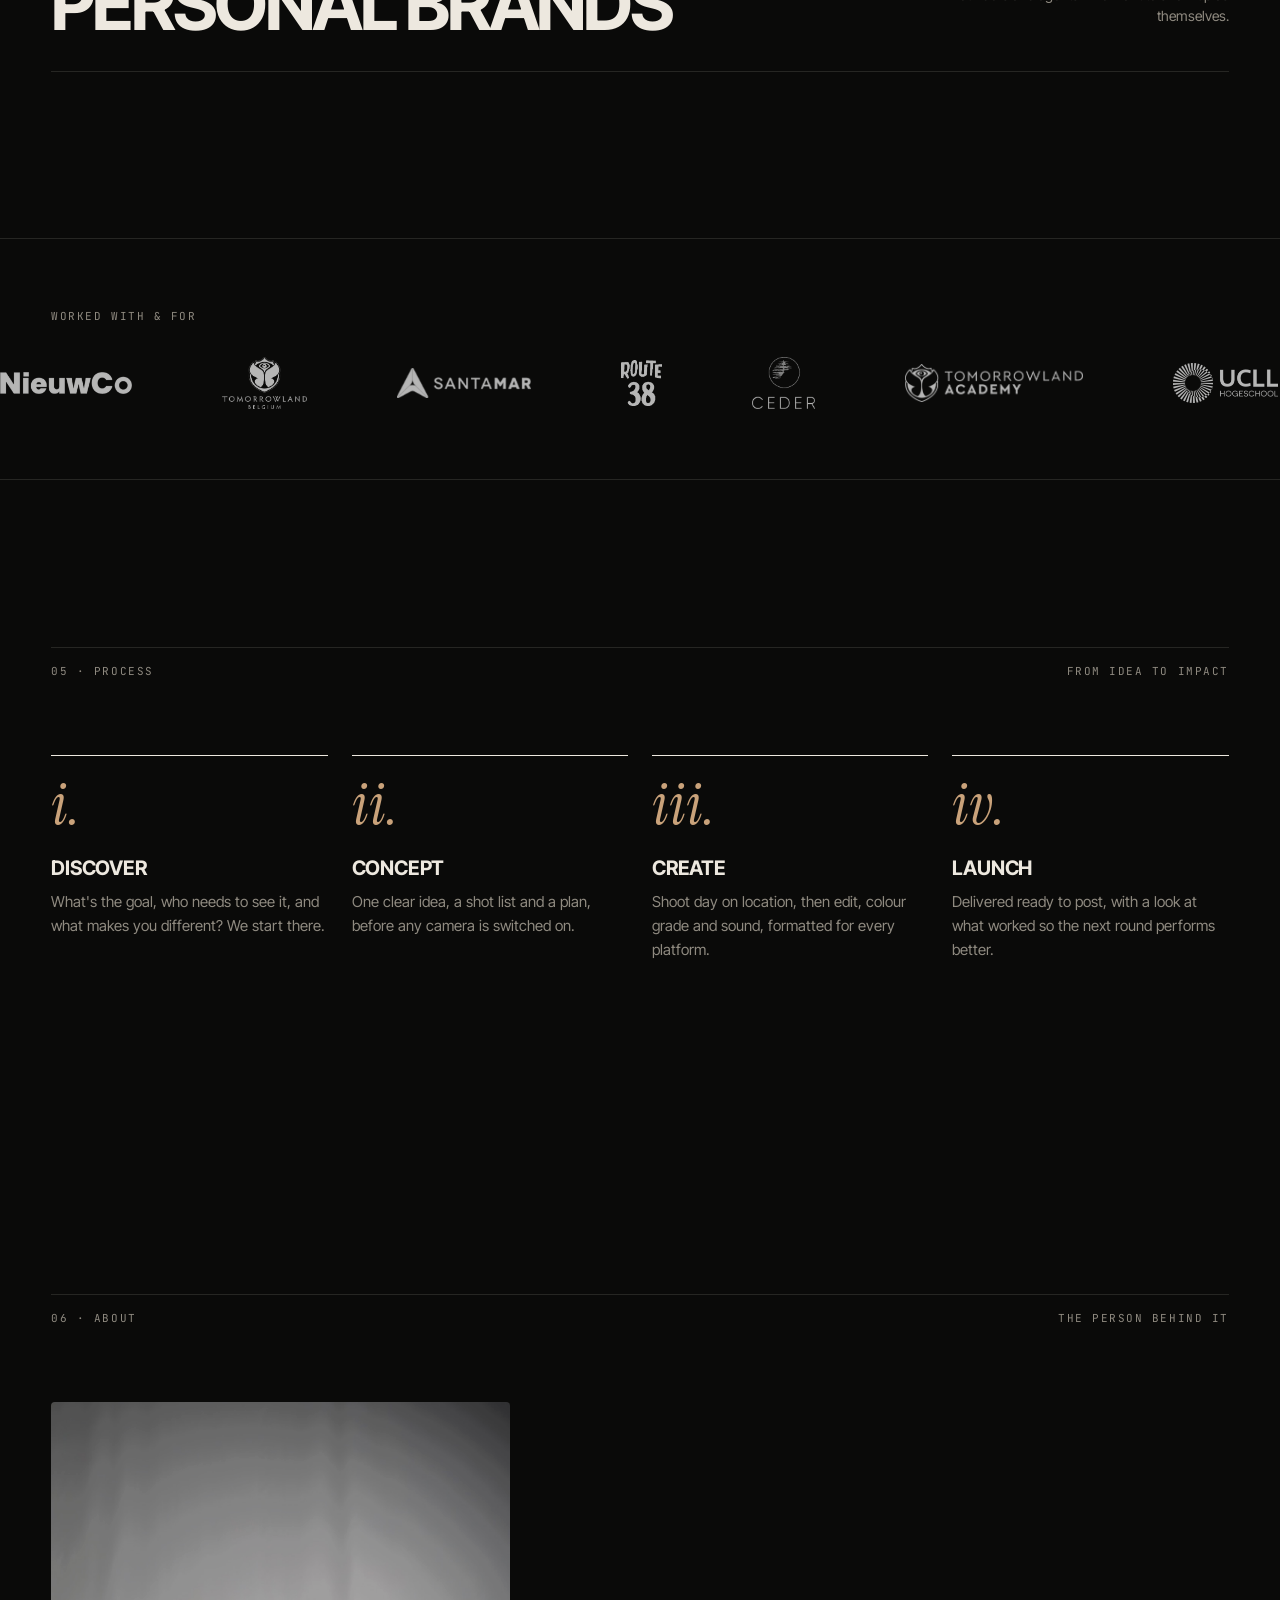
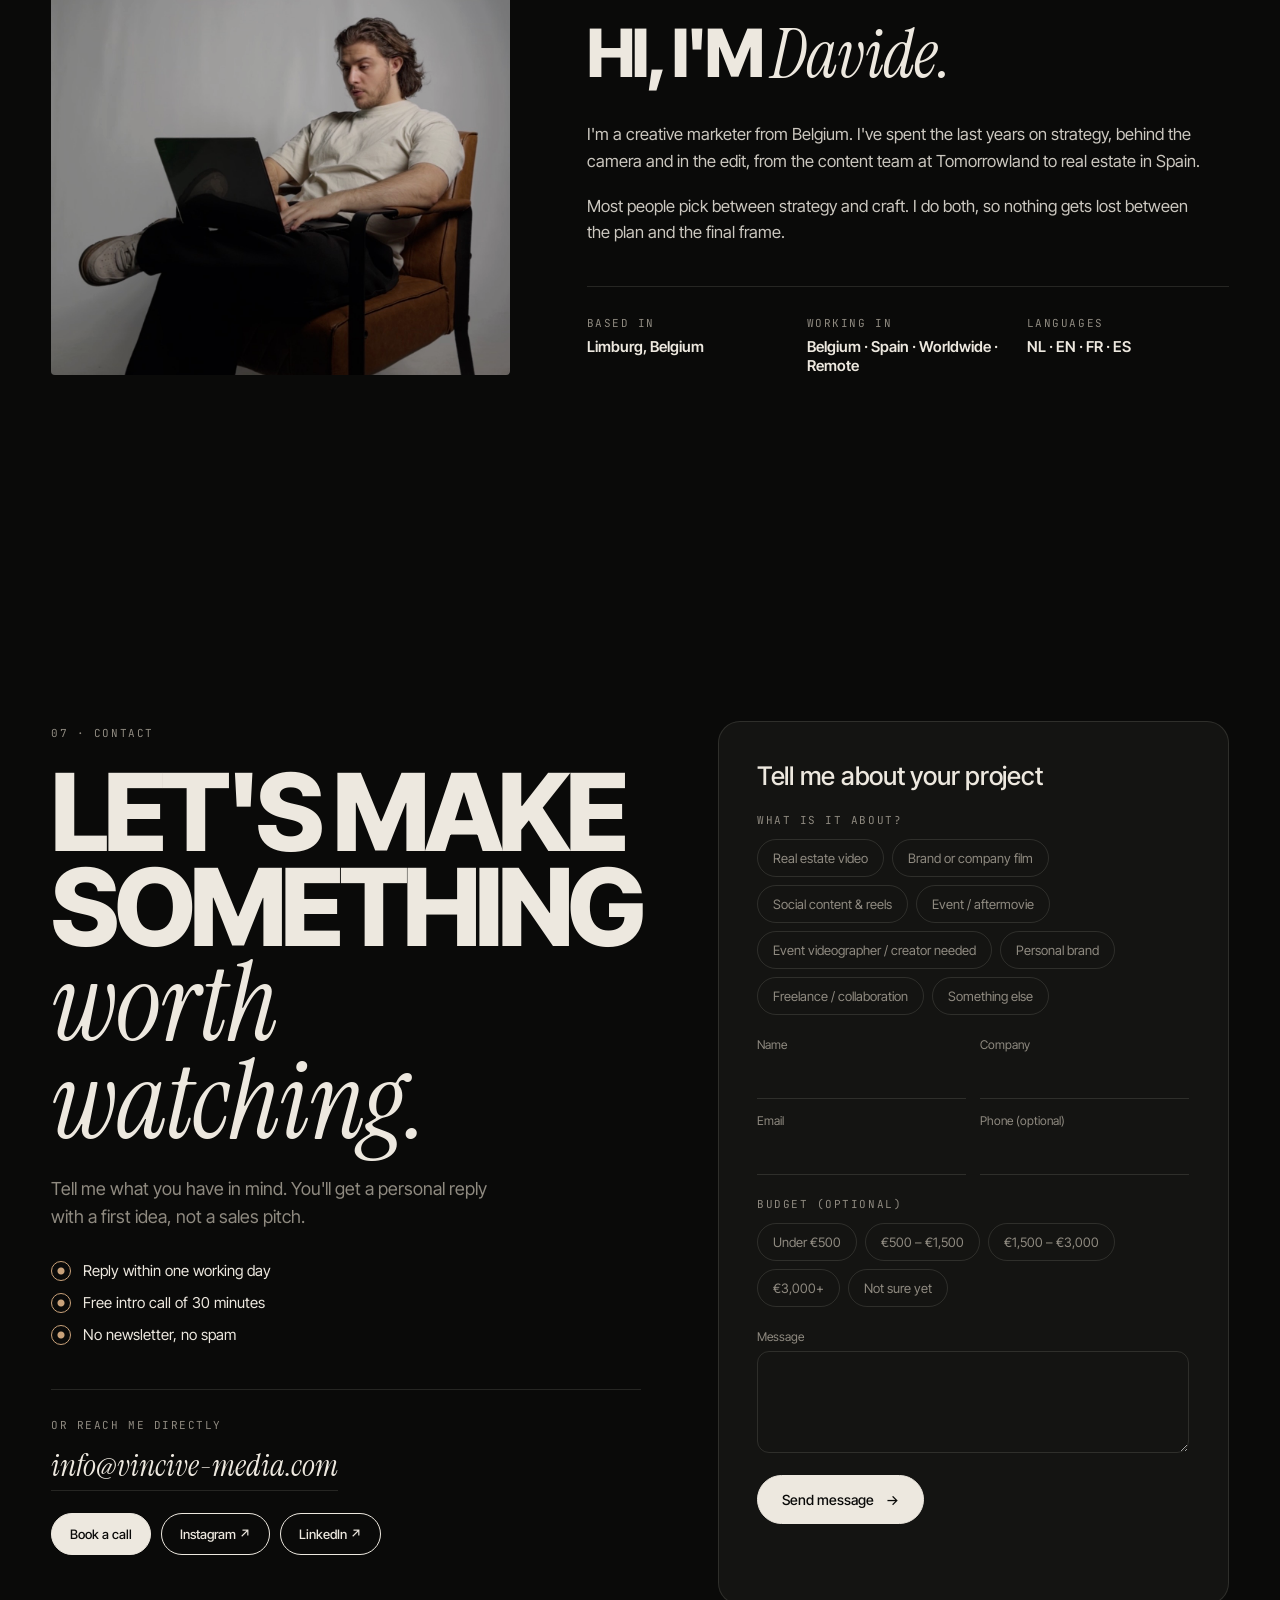
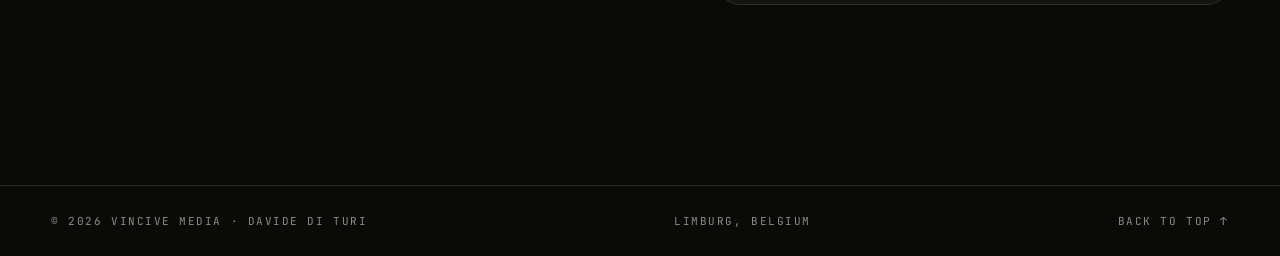
==== commit 66f62424: "Update email handling and form submission logic" ====
--- a/index.html
+++ b/index.html
@@ -507,7 +507,8 @@
 /* =========================================================
    SETTINGS · edit these
    ========================================================= */
-const EMAIL = "info@vincive-media.com";   // your inbox
+const EMAIL = "info@vincive-media.com";
+const FORM_TO = "info.davidedituri@gmail.com";   // where form requests arrive   // your inbox
 const BOOKING_URL = "https://calendly.com/vincive-media-info/30min";
 
 /* Projects: add, remove or reorder. src: "yt" (YouTube), "vimeo" or "file" (a video in this folder) */
@@ -723,7 +724,7 @@
   const label=t.f_topics.find(x=>x[0]===topic)[1];
   const btn=document.getElementById("f_send"); btn.disabled=true; fstatus.className="f-status"; fstatus.textContent=t.f_sending;
   try{
-    const r=await fetch("https://formsubmit.co/ajax/"+EMAIL,{method:"POST",headers:{"Content-Type":"application/json","Accept":"application/json"},
+    const r=await fetch("https://formsubmit.co/ajax/"+FORM_TO,{method:"POST",headers:{"Content-Type":"application/json","Accept":"application/json"},
       body:JSON.stringify({
         _subject:`[${TOPIC_TAG[topic]}] Nieuwe aanvraag van ${name}${company?" ("+company+")":""}`,
         _template:"table", _captcha:"false", _replyto:email,
@@ -734,7 +735,7 @@
     if(!r.ok||String(d.success)!=="true") throw new Error(d.message||"send failed");
     cform.classList.add("sent"); cform.reset();
   }catch(err){
-    fstatus.className="f-status err"; fstatus.textContent=t.f_err_send; btn.disabled=false;
+    fstatus.className="f-status err"; fstatus.textContent=t.f_err_send+(err&&err.message&&err.message!=="send failed"?" ("+err.message+")":""); btn.disabled=false;
   }
 });
 
@@ -770,7 +771,7 @@
 document.getElementById("close").onclick=closeModal;
 modal.addEventListener("click",e=>{if(e.target===modal)closeModal()});
 document.addEventListener("keydown",e=>{if(e.key==="Escape")closeModal()});
-document.getElementById("reelBtn").addEventListener("click",()=>openModal(projects[projects.length-1]));
+document.getElementById("reelBtn").addEventListener("click",()=>openModal(projects.find(p=>p.id==="Z30029qzMrI")));
 
 /* =========================================================
    Motion
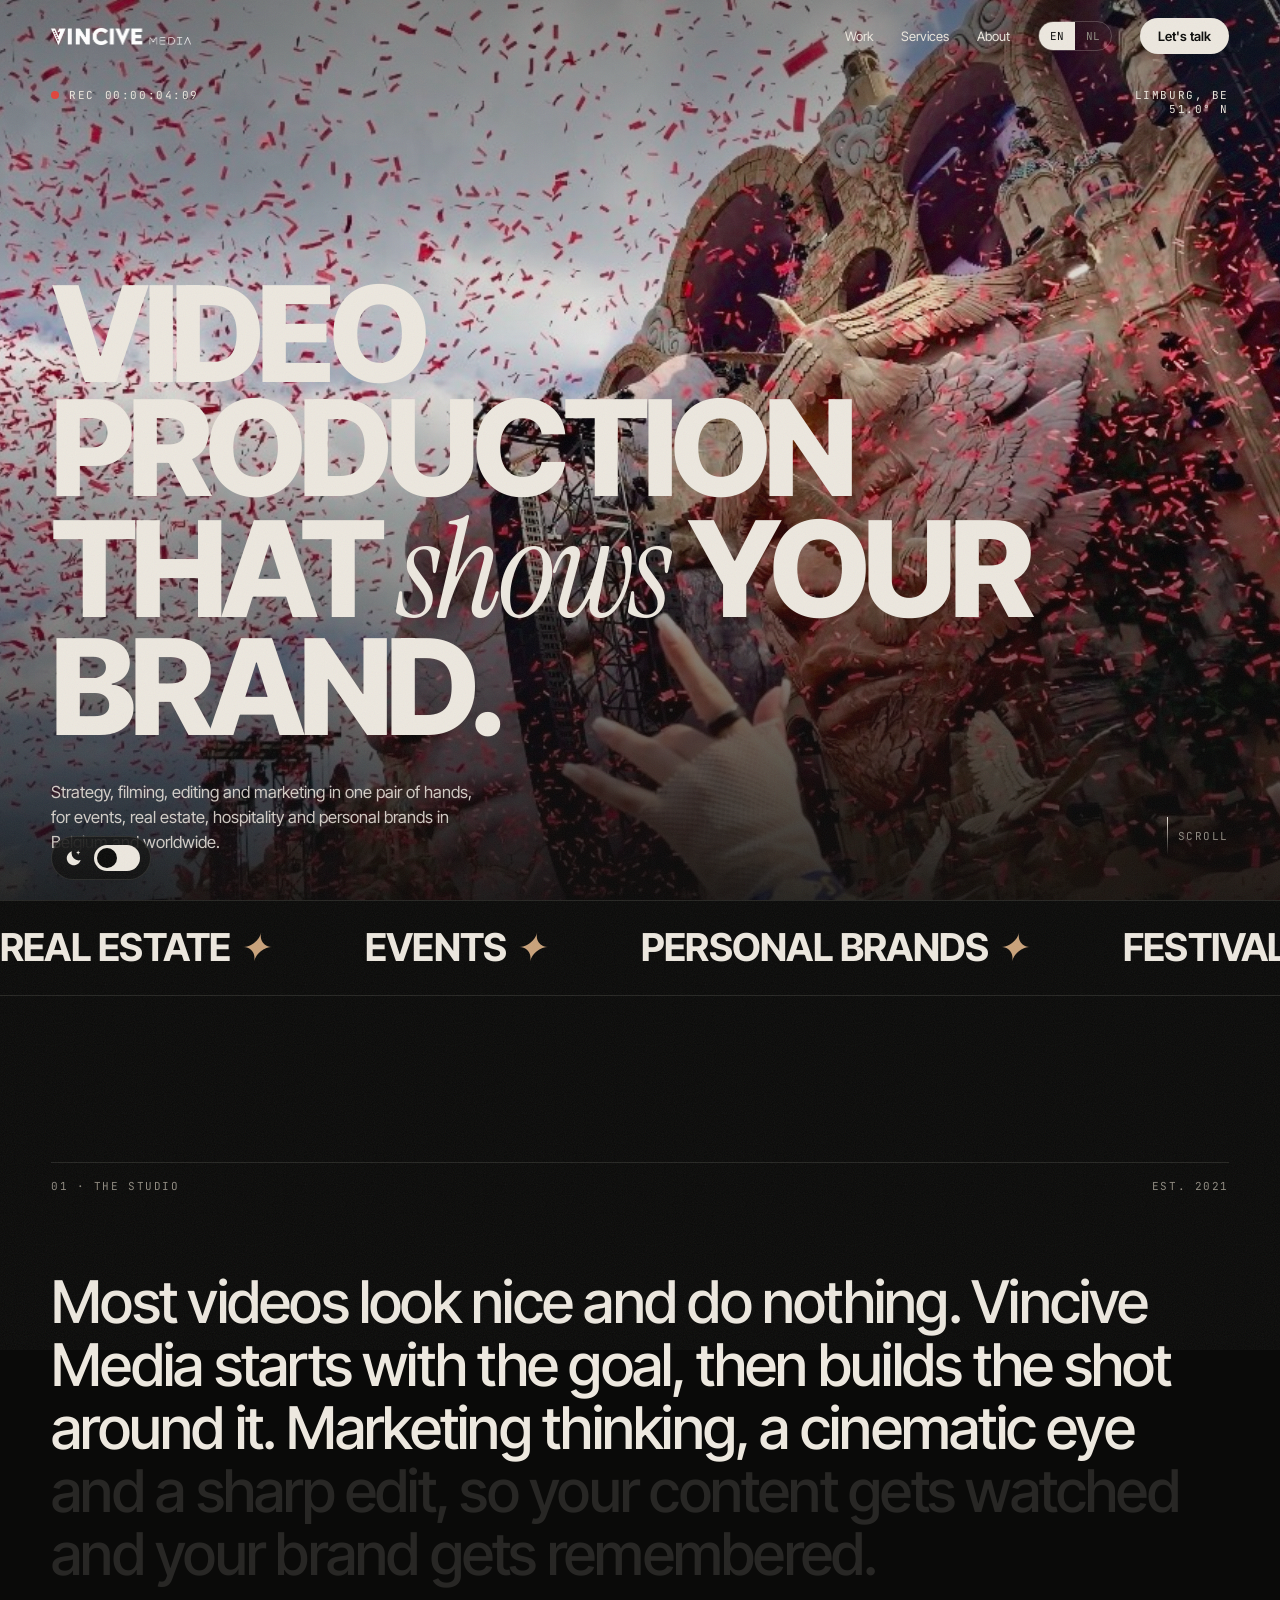
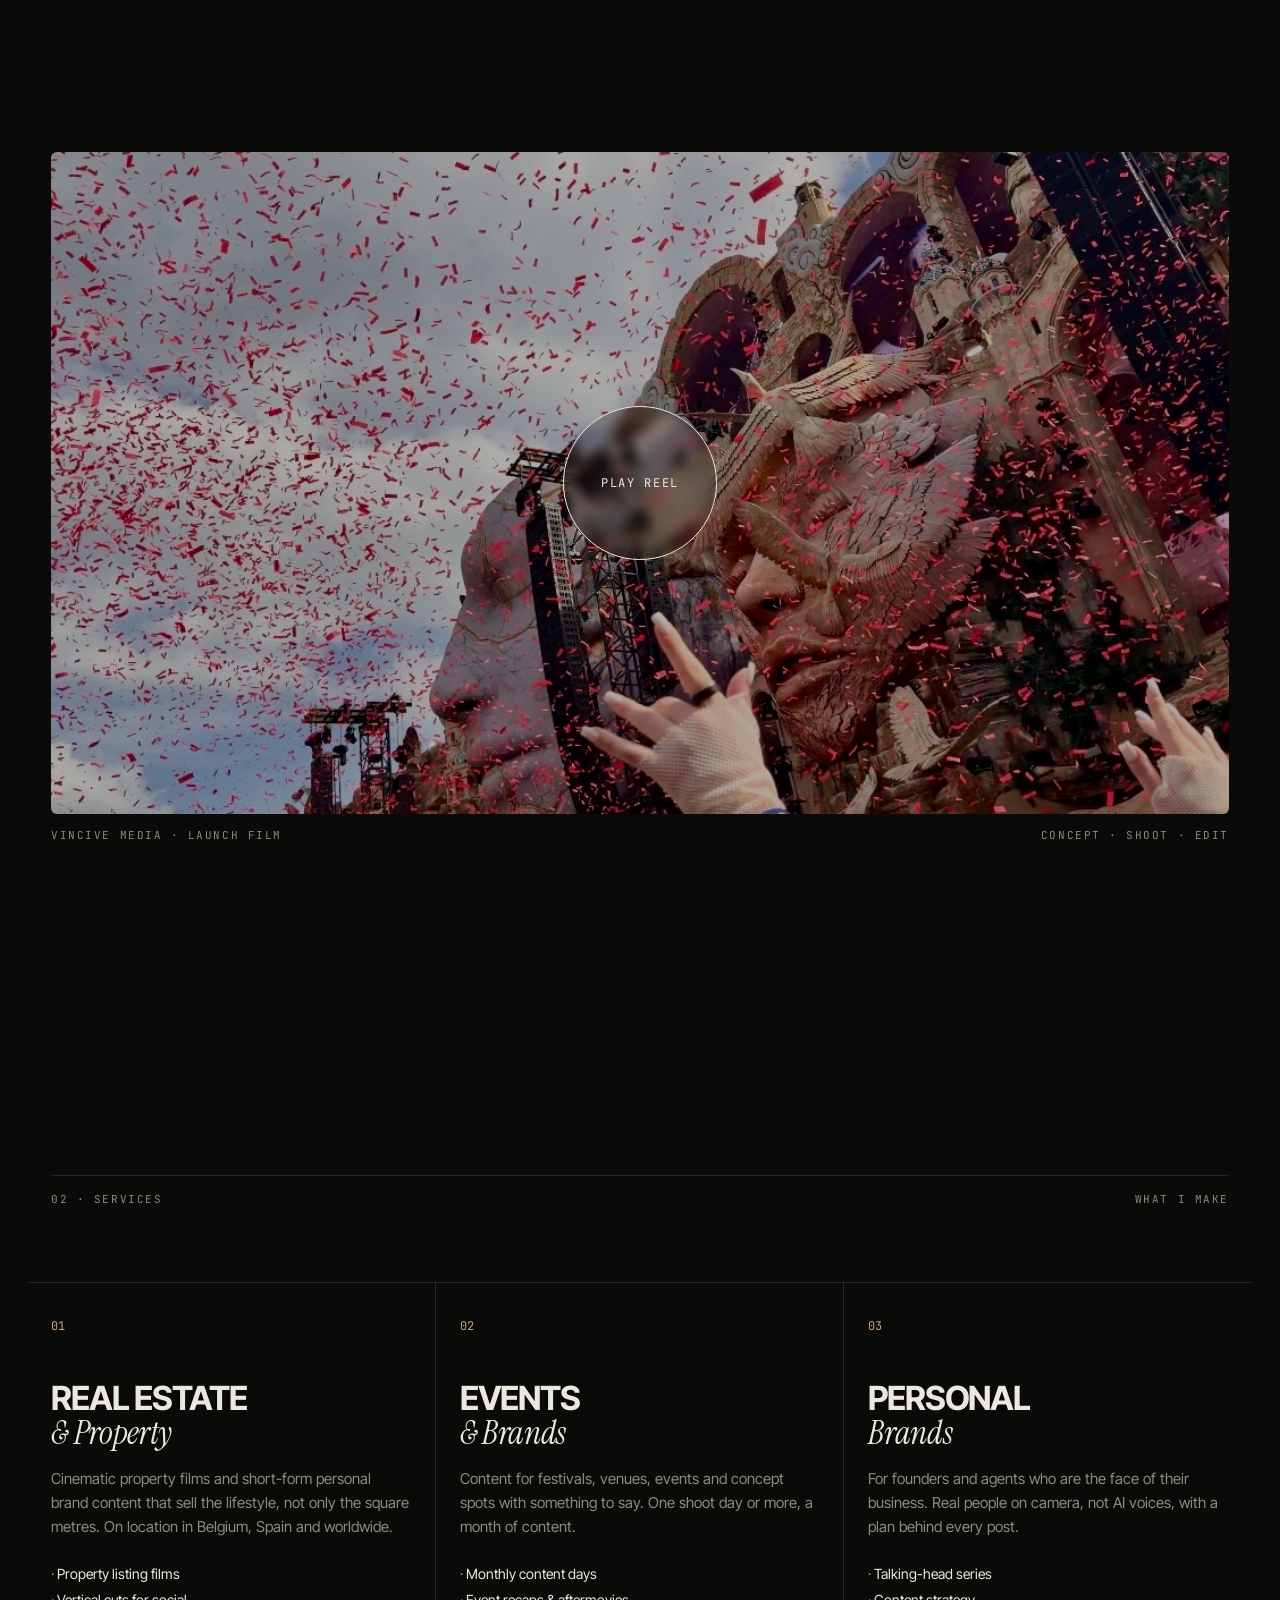
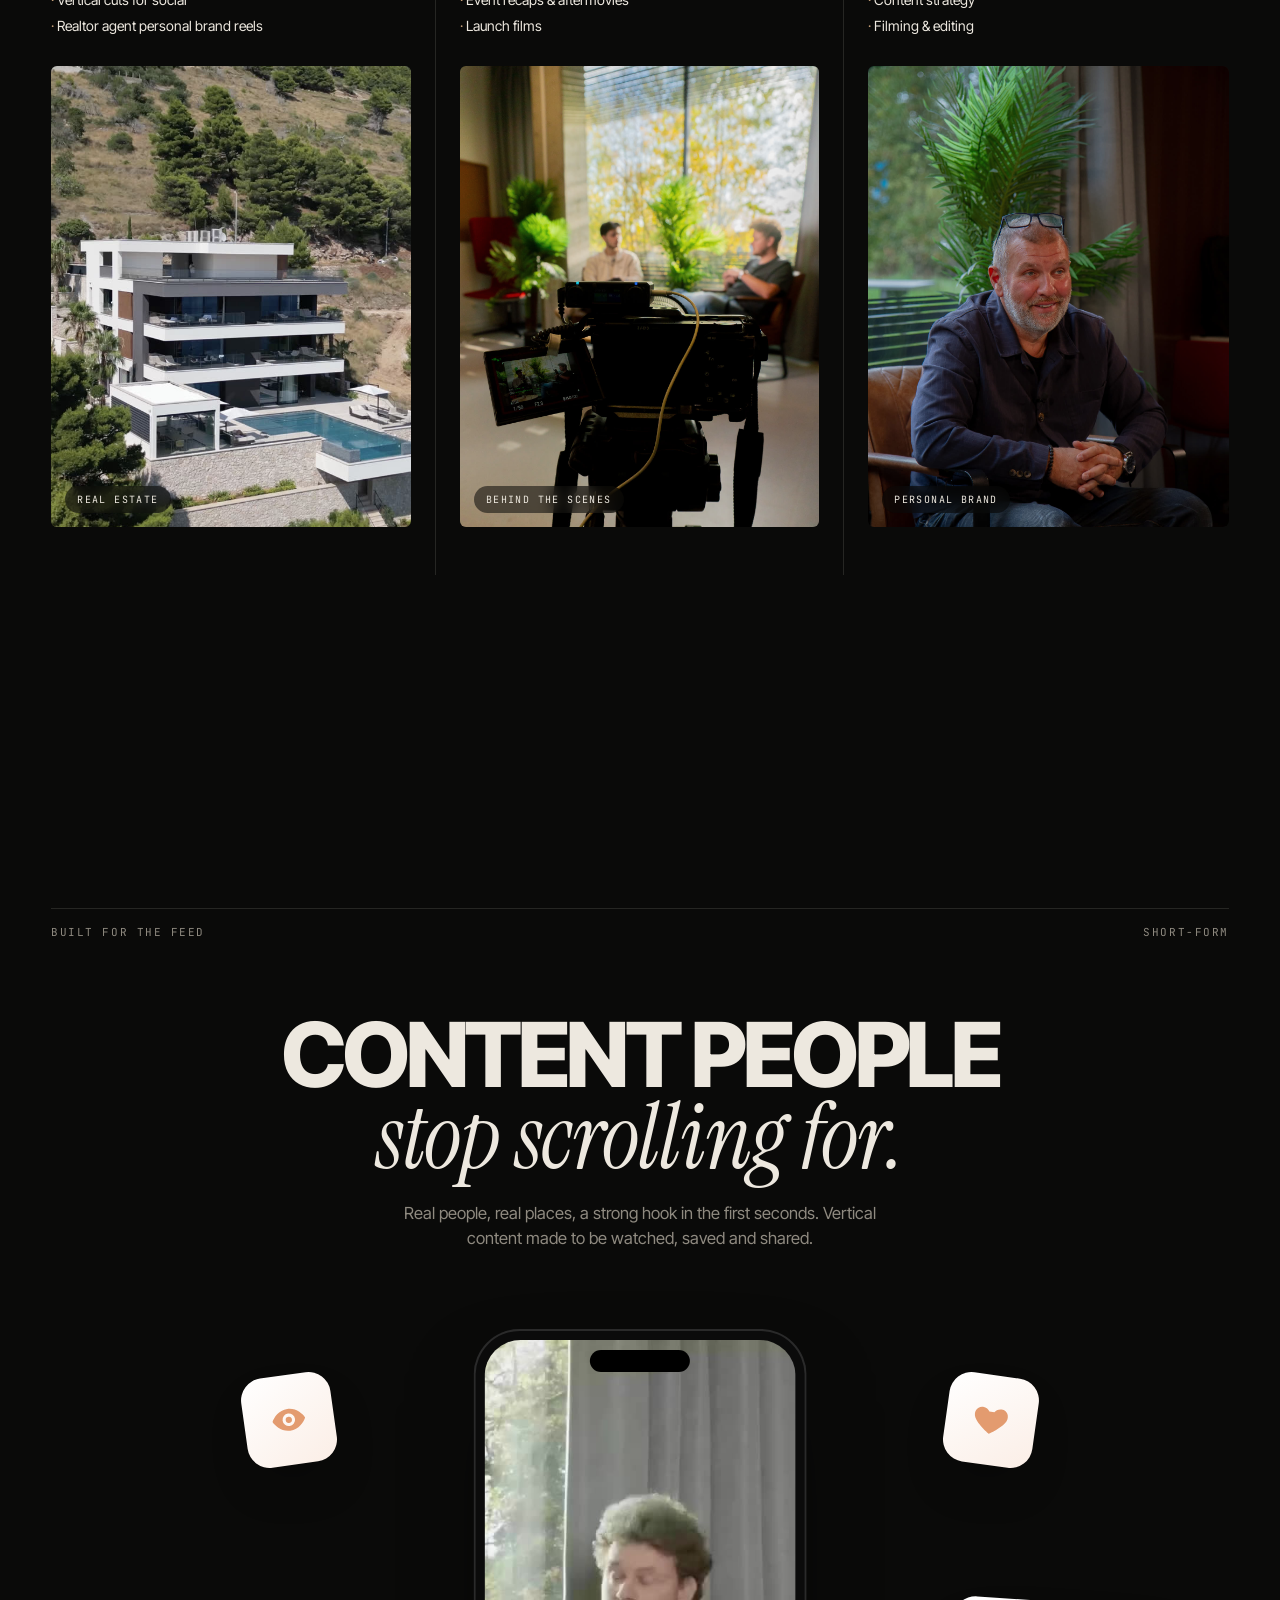
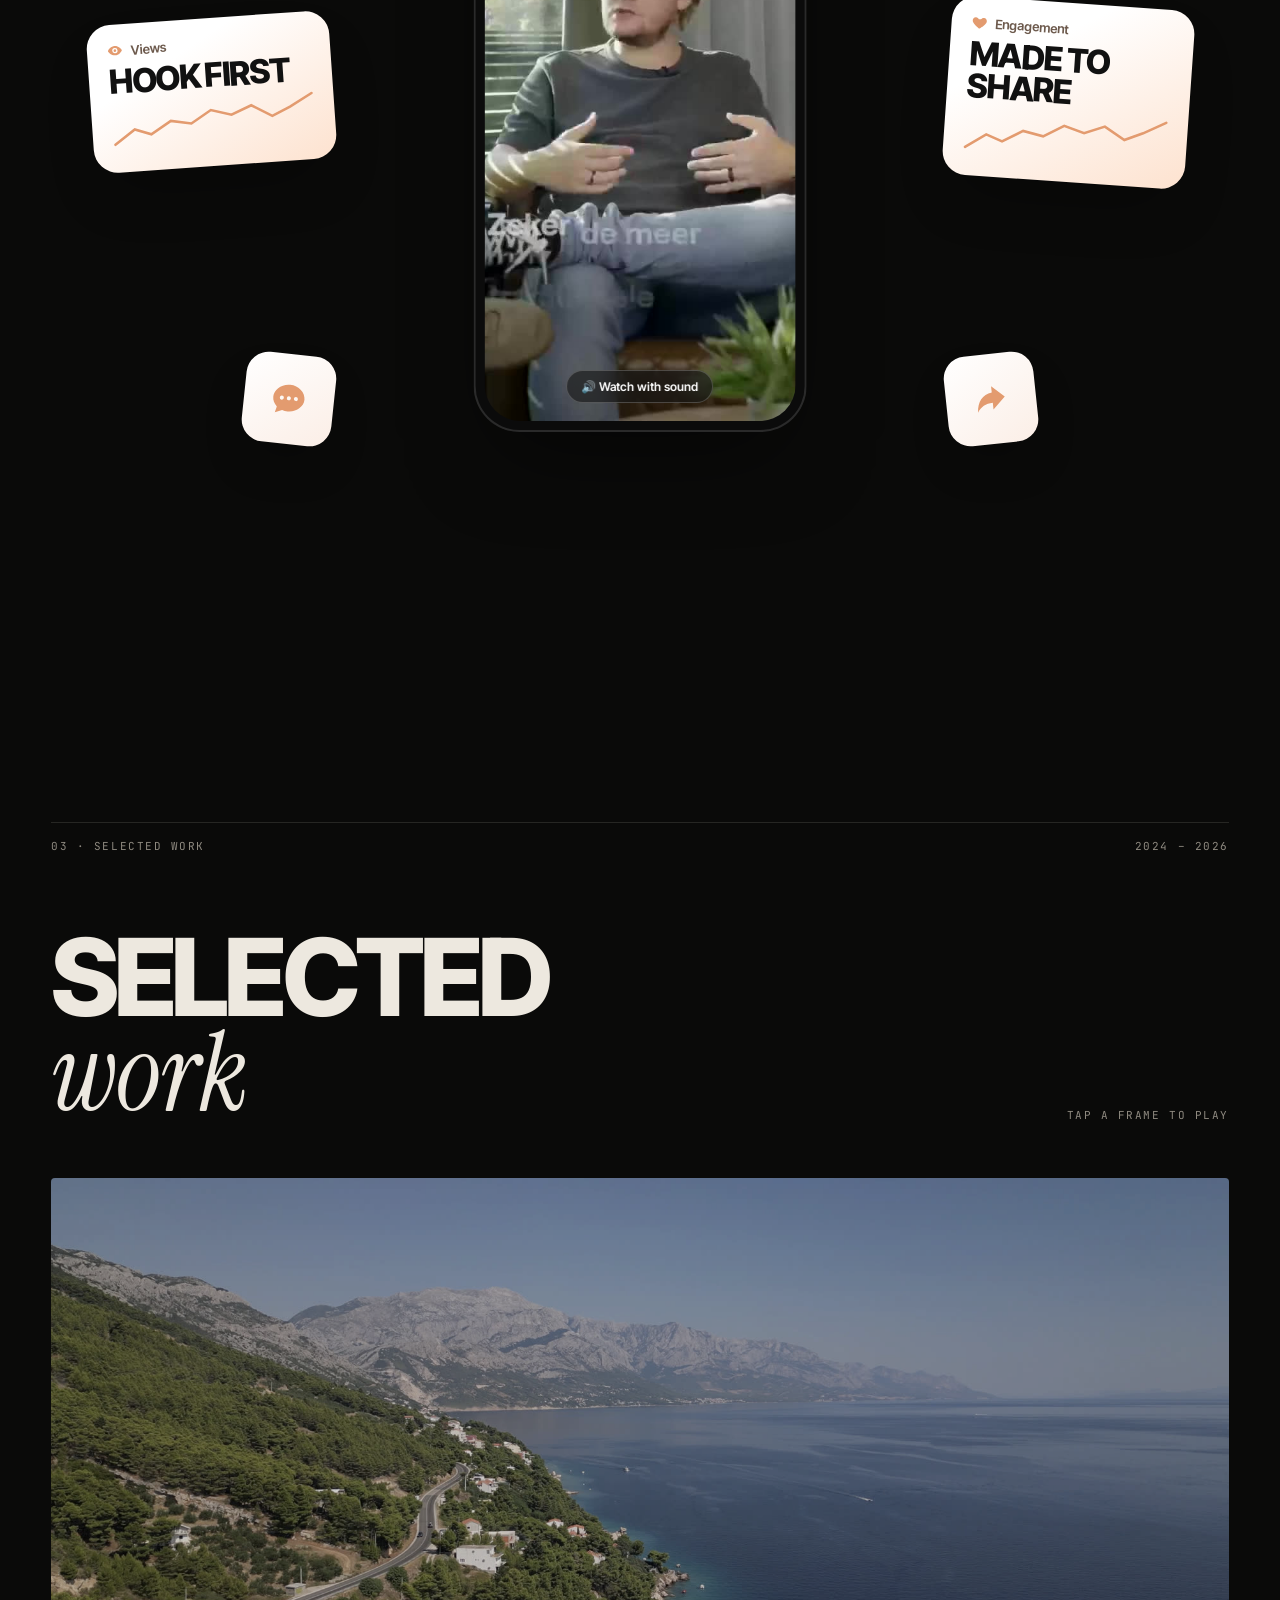
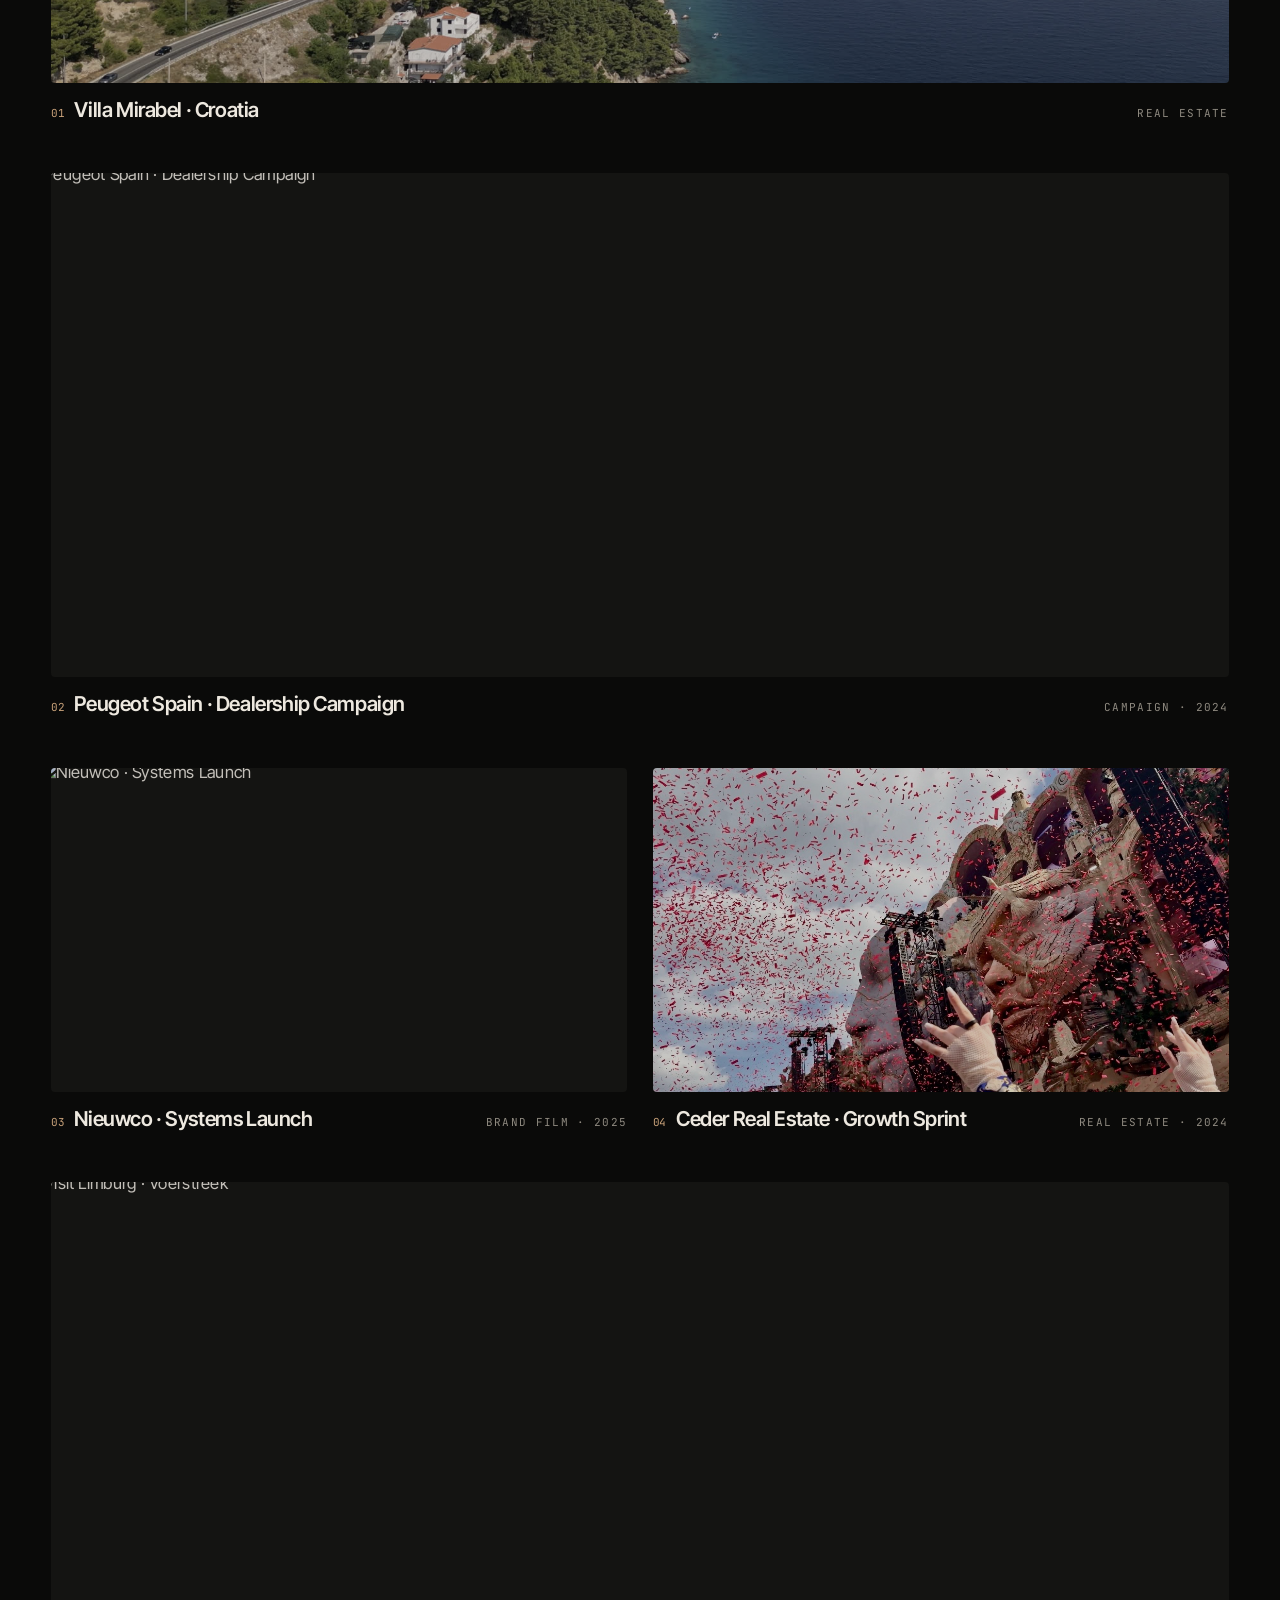
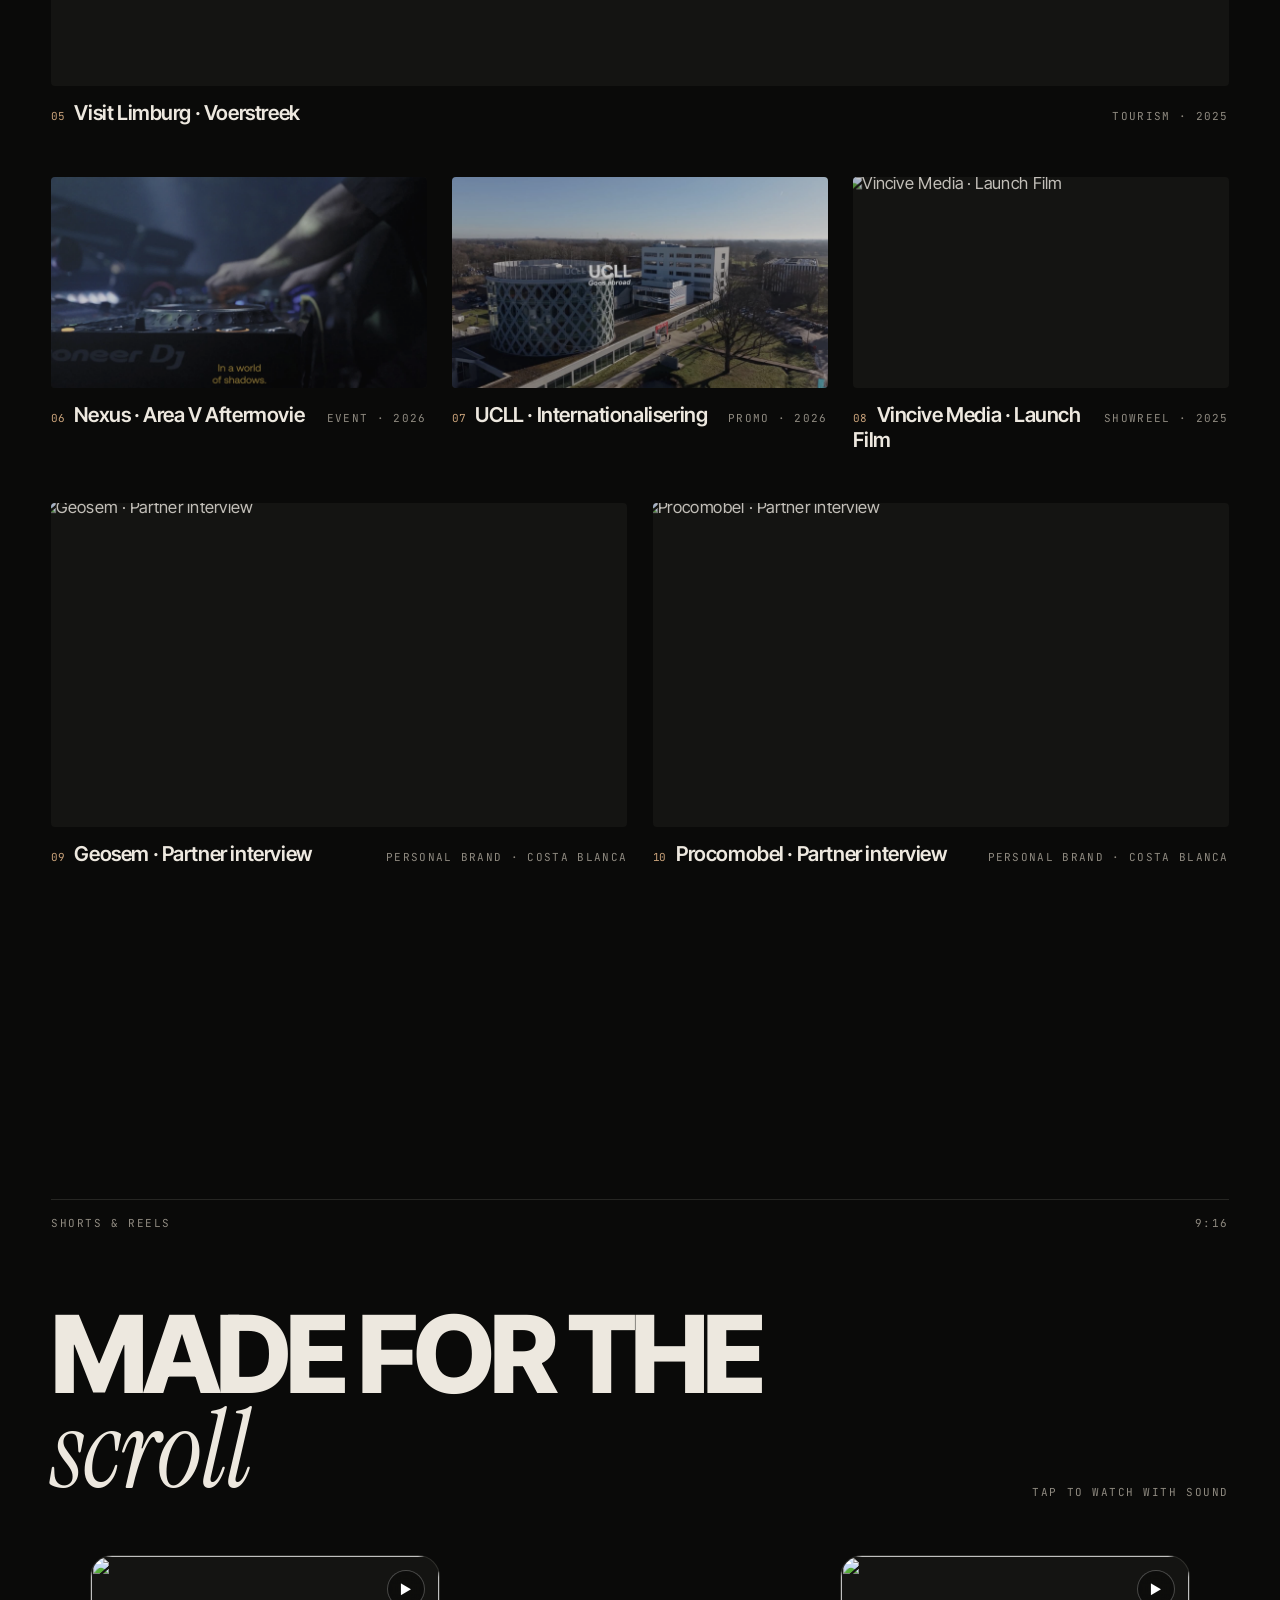
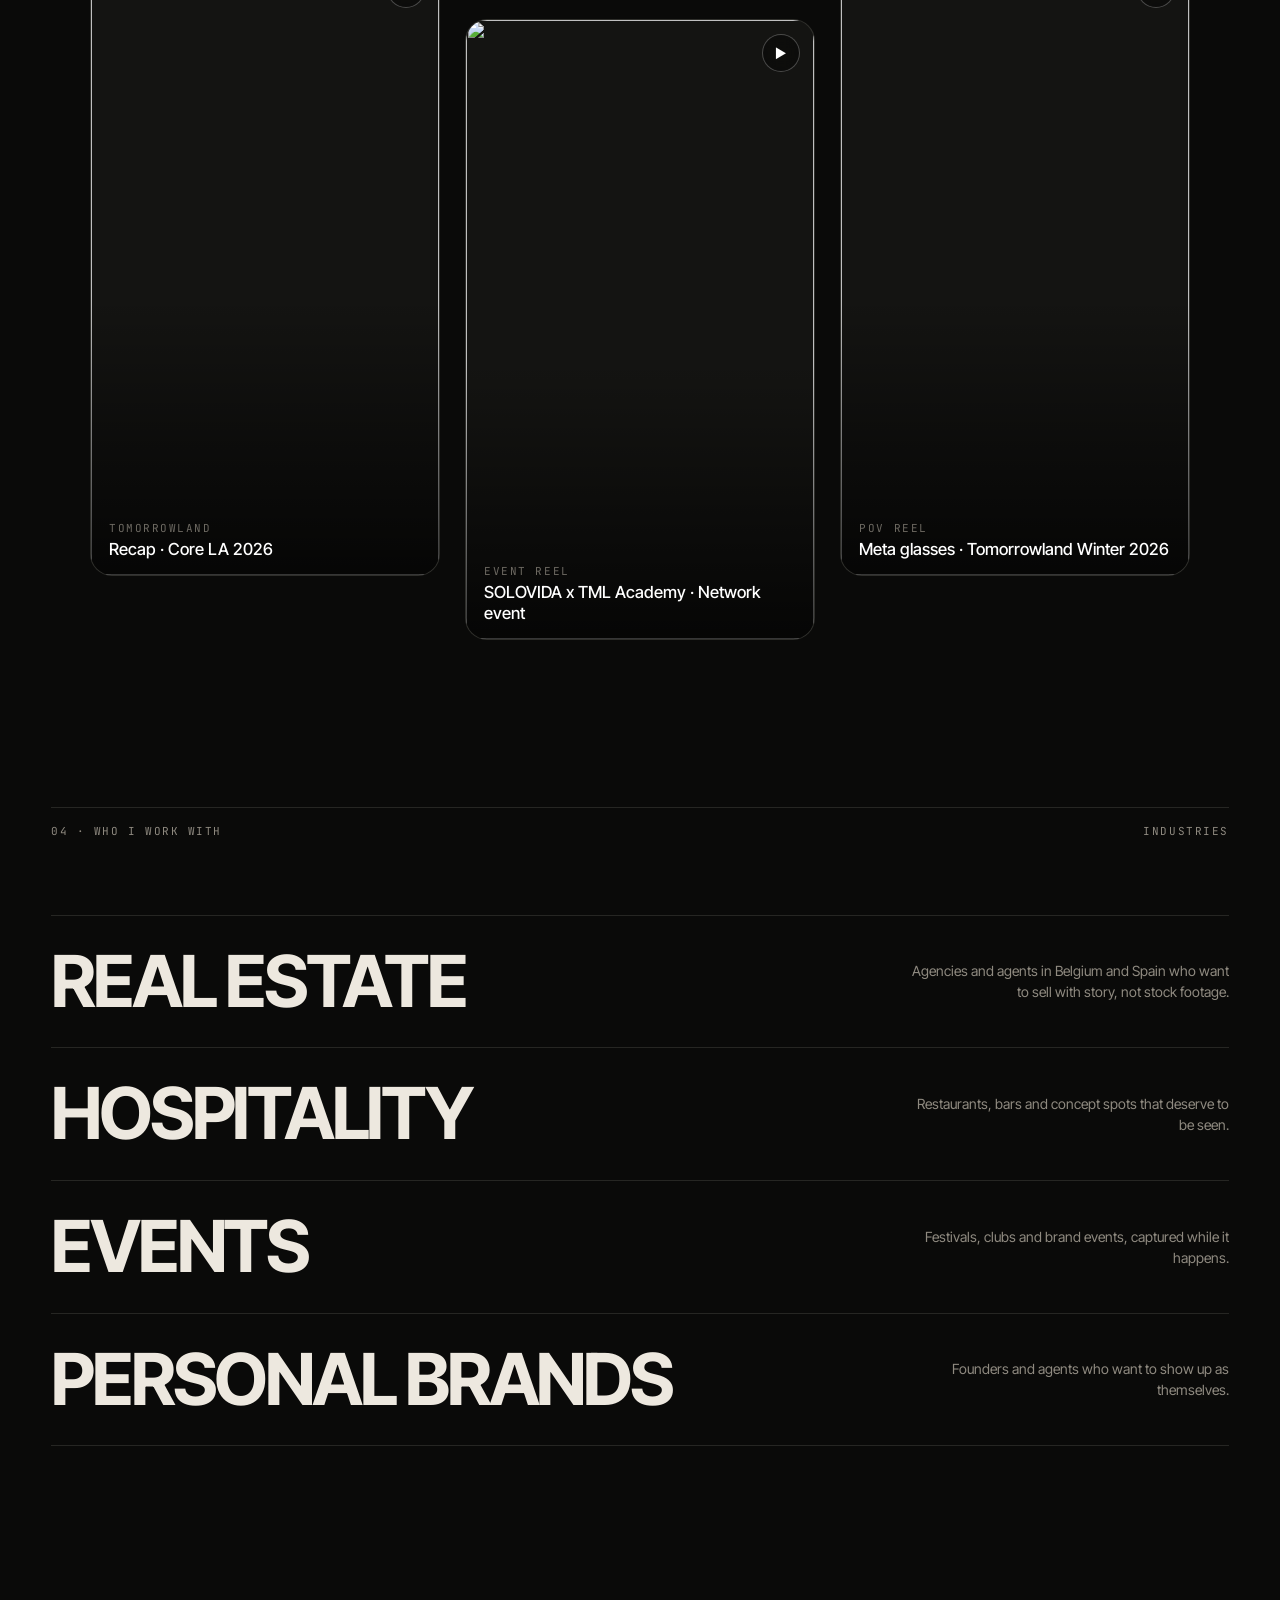
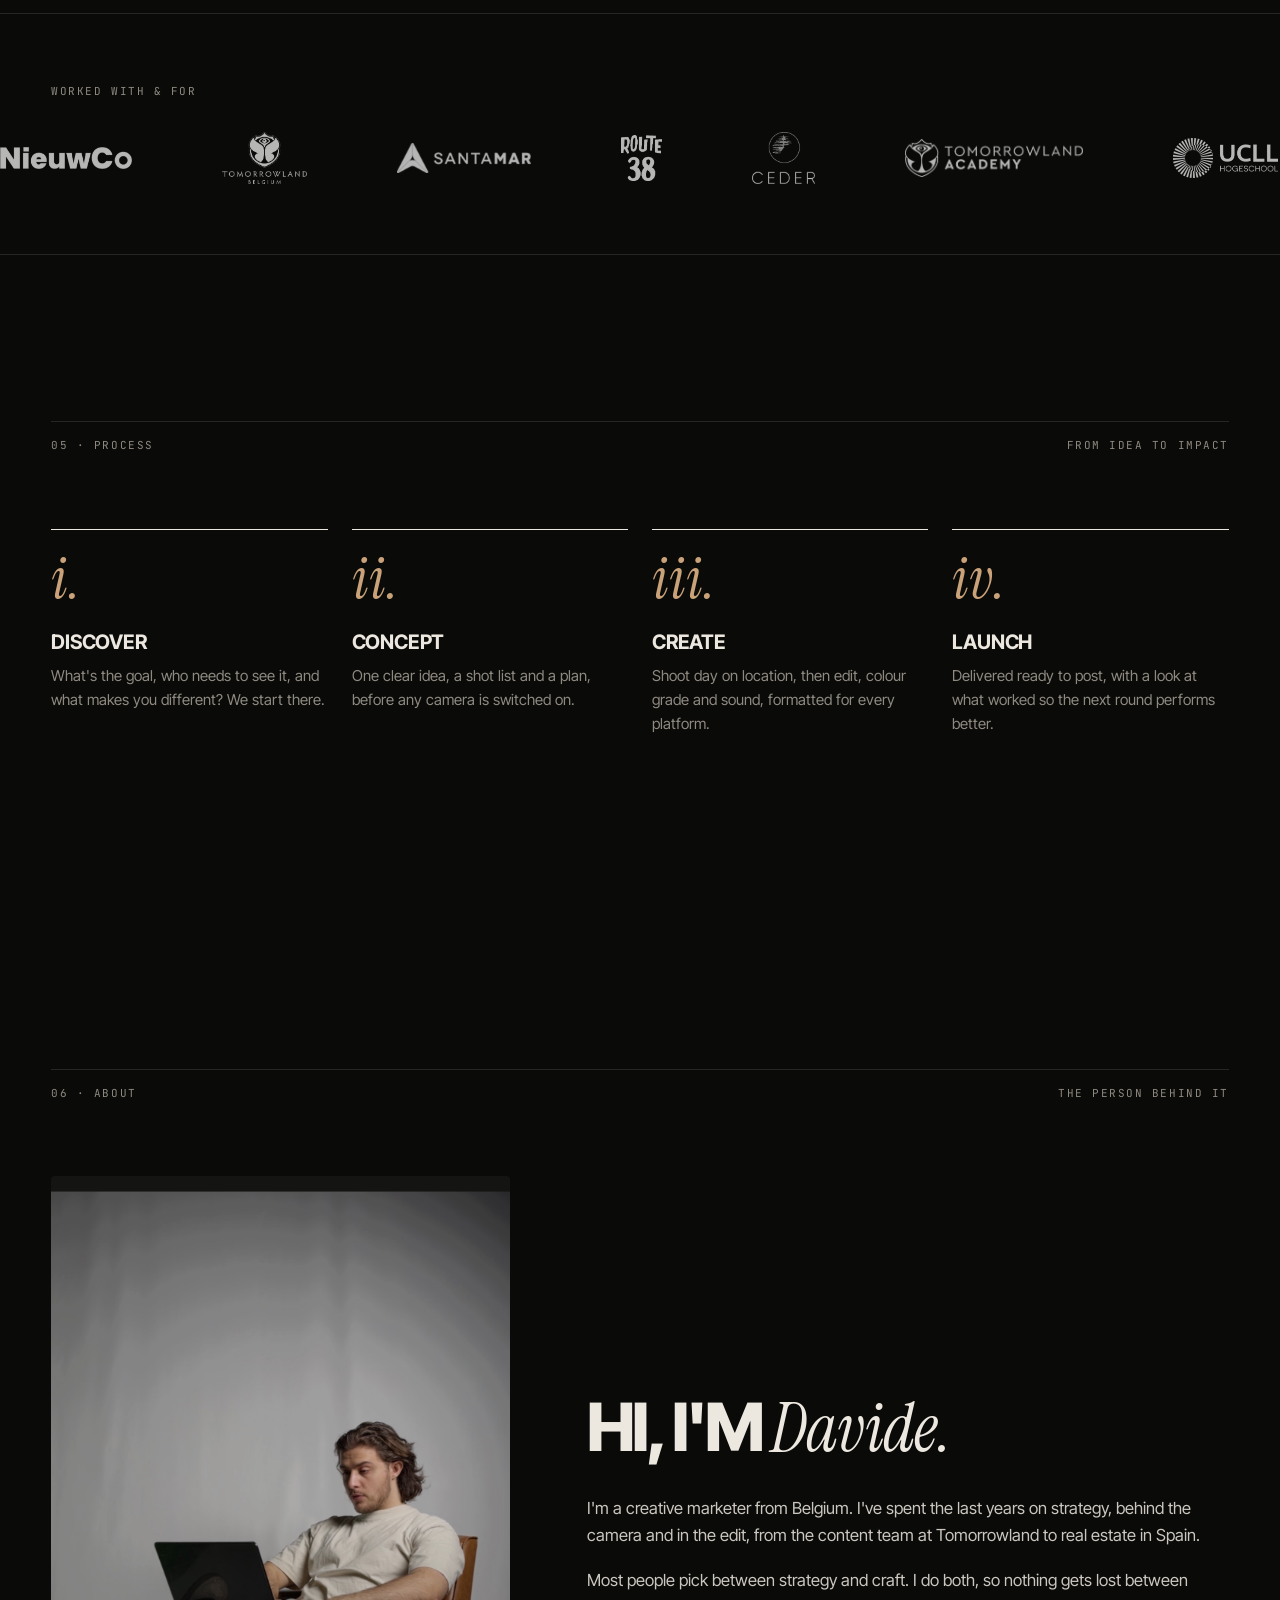
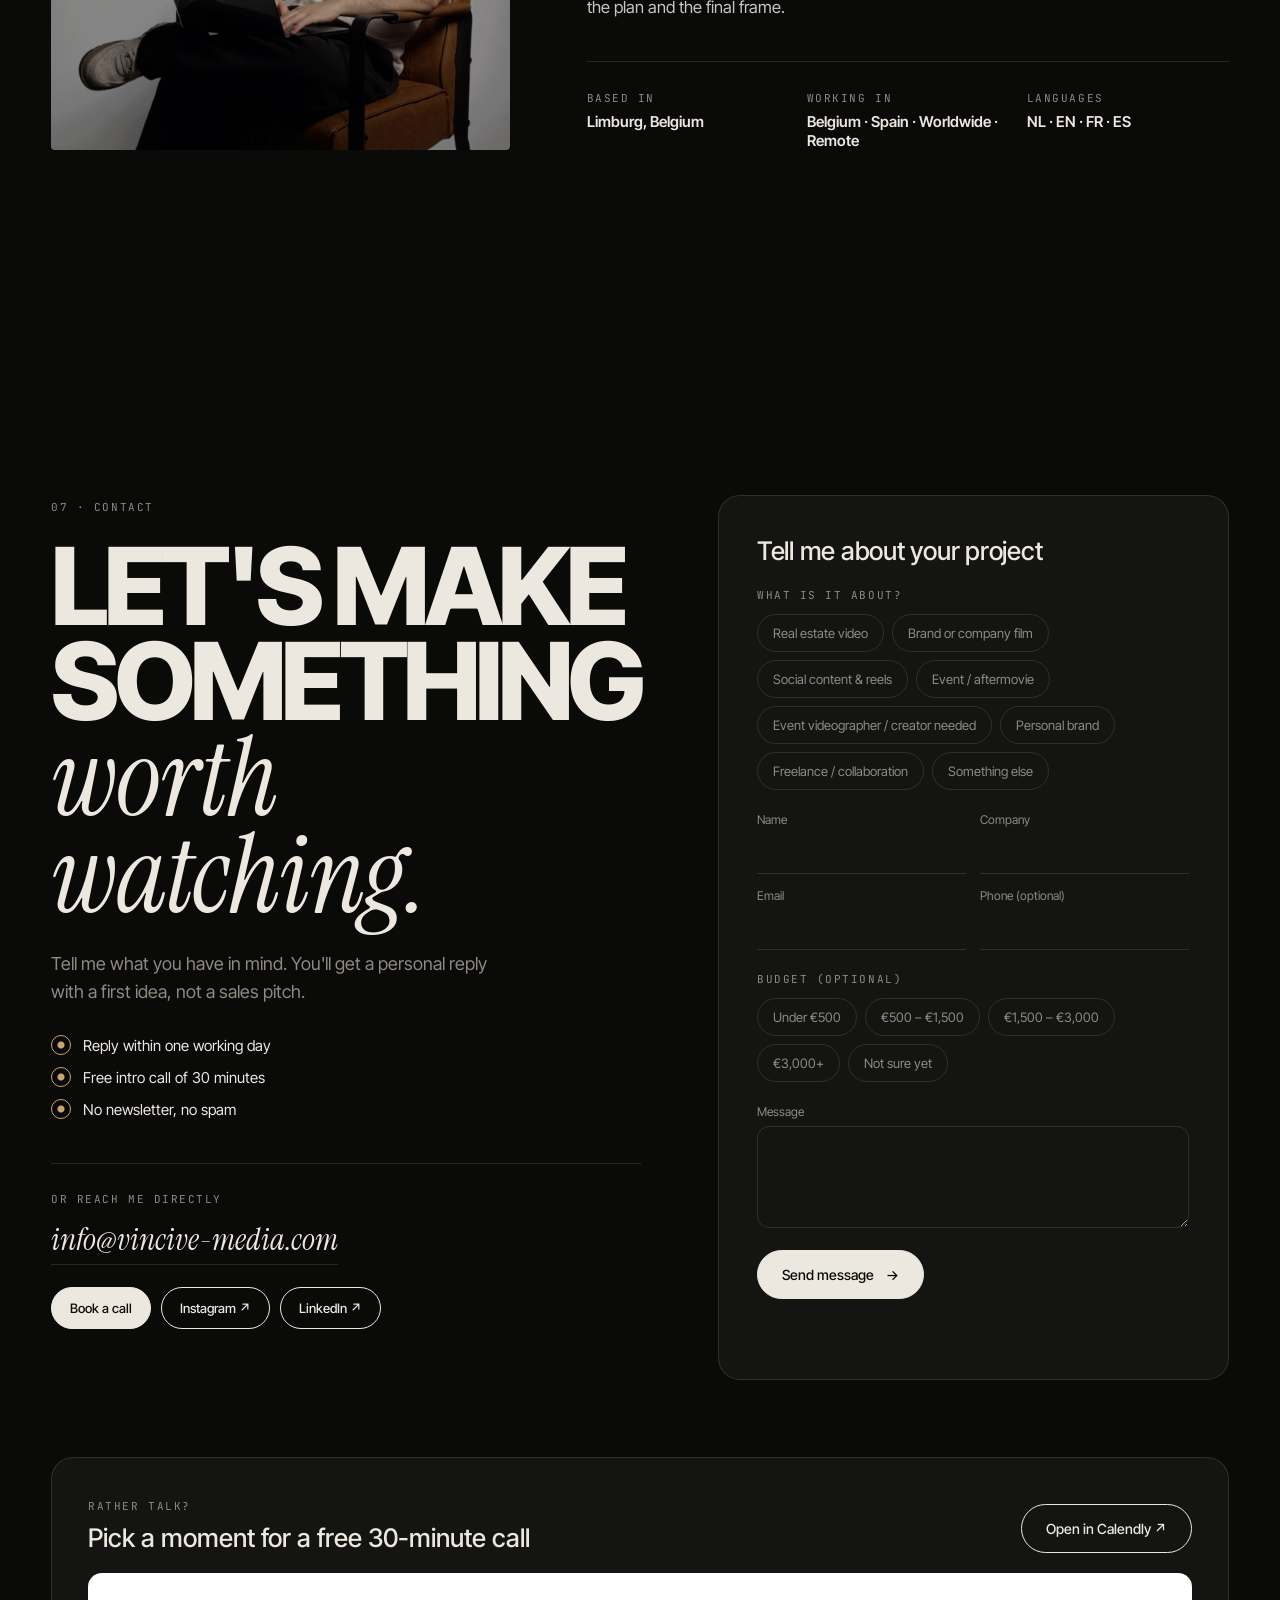
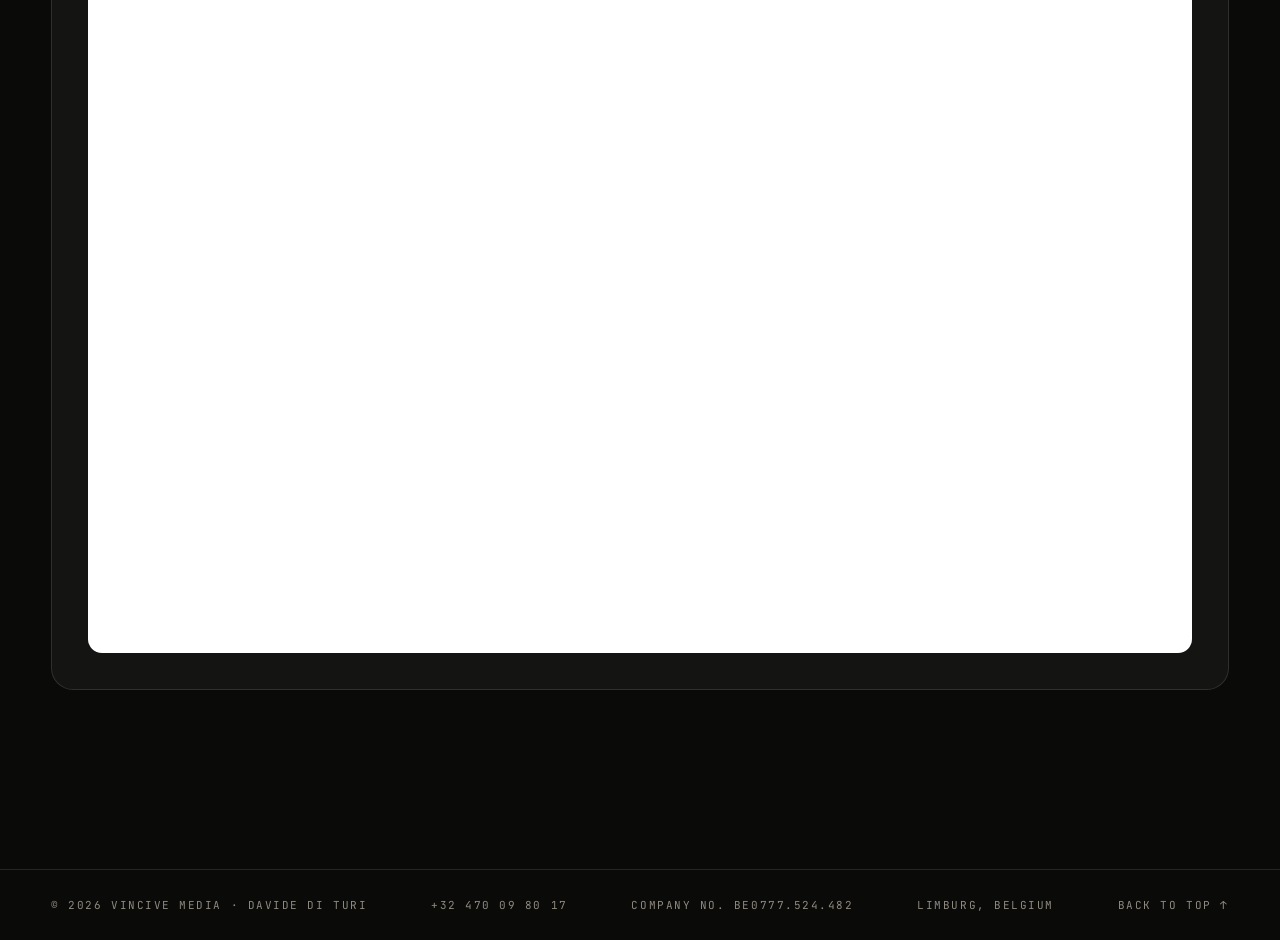
==== commit b27ea055: "Implement shorts and calendly sections in index.html Add styles and structure for shorts and calendl" ====
--- a/index.html
+++ b/index.html
@@ -275,6 +275,33 @@
 .f-done b{font-size:clamp(24px,2.4vw,32px);font-weight:500}
 @media(max-width:900px){.contact{grid-template-columns:1fr}.f-grid{grid-template-columns:1fr}}
 
+/* ---------- shorts ---------- */
+.sh-row{display:grid;grid-template-columns:repeat(3,minmax(0,1fr));gap:clamp(12px,2vw,28px);max-width:1100px;margin:0 auto}
+.sh{position:relative;aspect-ratio:9/16;border-radius:22px;overflow:hidden;background:var(--bg2);border:1px solid var(--line);cursor:pointer;transform:translateZ(0);transition:transform .8s var(--ease),border-color .4s}
+.sh:nth-child(2){margin-top:clamp(20px,5vw,70px)}
+.sh img{position:absolute;inset:0;width:100%;height:100%;object-fit:cover;transition:transform 1.2s var(--ease)}
+.sh:hover img{transform:scale(1.04)}
+.sh:hover{border-color:var(--accent)}
+.sh-yt{position:absolute;inset:0;pointer-events:none;opacity:0;transition:opacity .8s}
+.sh.live .sh-yt{opacity:1}
+.sh-yt iframe{position:absolute;top:50%;left:50%;width:100%;height:100%;transform:translate(-50%,-50%) scale(1.18);border:0}
+.sh::after{content:"";position:absolute;inset:0;background:linear-gradient(to top,rgba(0,0,0,.72),transparent 45%);pointer-events:none}
+.sh-cap{position:absolute;left:18px;right:18px;bottom:16px;z-index:2;color:#fff;display:grid;gap:4px}
+.sh-cap b{font-size:clamp(14px,1.3vw,18px);font-weight:500;line-height:1.25}
+.sh-cap .mono{opacity:.75;font-size:11px}
+.sh-play{position:absolute;top:14px;right:14px;z-index:2;width:38px;height:38px;border-radius:50%;display:grid;place-items:center;background:rgba(0,0,0,.35);backdrop-filter:blur(8px);color:#fff;font-size:13px;border:1px solid rgba(255,255,255,.25)}
+@media(max-width:700px){.sh-row{grid-template-columns:none;grid-auto-flow:column;grid-auto-columns:72%;overflow-x:auto;scroll-snap-type:x mandatory;padding-bottom:10px;margin:0 calc(var(--pad)*-1);padding-inline:var(--pad);scrollbar-width:none}.sh{scroll-snap-align:center}.sh:nth-child(2){margin-top:0}}
+.modal.vertical video{max-height:88vh;width:auto;max-width:92vw;aspect-ratio:9/16}
+
+/* ---------- calendly ---------- */
+.c-cal{grid-column:1/-1;border:1px solid var(--line);border-radius:22px;background:var(--bg2);padding:clamp(20px,3vw,36px);display:grid;gap:20px}
+.c-cal-head{display:flex;justify-content:space-between;align-items:end;gap:16px;flex-wrap:wrap}
+.c-cal-head h3{font-size:clamp(20px,2vw,28px);font-weight:500;margin-top:8px}
+.c-cal-frame{min-height:680px;border-radius:14px;overflow:hidden;display:grid;place-items:center;background:#fff}
+.c-cal-frame .calendly-inline-widget{width:100%;height:680px}
+.c-cal-frame>.mono{color:#777}
+.f-status a{color:var(--fg);border-bottom:1px solid var(--accent)}
+
 footer{display:flex;justify-content:space-between;gap:20px;flex-wrap:wrap;padding:28px var(--pad);border-top:1px solid var(--line)}
 footer a:hover{color:var(--fg)}
 
@@ -395,6 +422,15 @@
     <p class="mono rv" data-i18n="work_hint">Tap a frame to play</p>
   </div>
   <div class="grid" id="grid"></div>
+</section>
+
+<section class="shorts" id="shorts">
+  <div class="label mono"><span data-i18n="l_shorts">Shorts &amp; reels</span><span>9:16</span></div>
+  <div class="head">
+    <h2 class="big rv" data-i18n="sh_h">Made for the<br><span class="serif">scroll</span></h2>
+    <p class="mono rv" data-i18n="sh_hint">Tap to watch with sound</p>
+  </div>
+  <div class="sh-row" id="shRow"></div>
 </section>
 
 <section id="industries" style="padding-top:0">
@@ -482,10 +518,23 @@
       <a class="btn solid" href="https://calendly.com/vincive-media-info/30min" target="_blank" rel="noopener" data-i18n="c_book">Book a call</a>
     </div>
   </form>
+
+  <div class="c-cal rv" id="ccal">
+    <div class="c-cal-head">
+      <div>
+        <span class="mono" data-i18n="cal_k">Rather talk?</span>
+        <h3 data-i18n="cal_h">Pick a moment for a free 30-minute call</h3>
+      </div>
+      <a class="btn" href="https://calendly.com/vincive-media-info/30min" target="_blank" rel="noopener" data-i18n="cal_open">Open in Calendly ↗</a>
+    </div>
+    <div class="c-cal-frame" id="calFrame"><span class="mono" data-i18n="cal_load">Loading calendar…</span></div>
+  </div>
 </section>
 
 <footer class="mono">
   <span>© <span id="yr"></span> Vincive Media · Davide Di Turi</span>
+  <a href="tel:+32470098017">+32 470 09 80 17</a>
+  <span><span data-i18n="vat">Company no.</span> BE0777.524.482</span>
   <span>Limburg, Belgium</span>
   <a href="#top" data-i18n="top">Back to top ↑</a>
 </footer>
@@ -509,6 +558,8 @@
    ========================================================= */
 const EMAIL = "info@vincive-media.com";
 const FORM_TO = "info.davidedituri@gmail.com";   // where form requests arrive   // your inbox
+// Google Sheet + Gmail form (see _niet-uploaden/formulier-google-script.gs). Paste the Web app URL here:
+const FORM_ENDPOINT = "https://script.google.com/macros/s/AKfycbwuziDZbJPuprhFHEbwXgm6bVloyt4iSBLJtRZ7Ss1MJlIp7oxGJtM4S5F-pgyBxmNa/exec";
 const BOOKING_URL = "https://calendly.com/vincive-media-info/30min";
 
 /* Projects: add, remove or reorder. src: "yt" (YouTube), "vimeo" or "file" (a video in this folder) */
@@ -581,7 +632,7 @@
   f_err_topic:"Pick what your project is about.", f_err_fields:"Fill in your name, a valid email and a short message.",
   f_sending:"Sending…", f_err_send:"That didn't go through. Try again, or mail info@vincive-media.com directly.",
   f_done_k:"Message sent", f_done_h:"Thanks! Your message is in.", f_done_p:"I'll get back to you within one working day. In a hurry? Book a call right away.",
-  top:"Back to top ↑", close:"Close ✕",
+  top:"Back to top ↑", vat:"Company no.", l_shorts:"Shorts &amp; reels", sh_h:'Made for the<br><span class="serif">scroll</span>', sh_hint:"Tap to watch with sound", cal_k:"Rather talk?", cal_h:"Pick a moment for a free 30-minute call", cal_open:"Open in Calendly ↗", cal_load:"Loading calendar…", f_mailapp:"Send it with your own mail app →", close:"Close ✕",
   ph1:"Real estate", ph2:"Behind the scenes", ph3:"Personal brand",
   l_feed:"Built for the feed", l_feed_r:"Short-form",
   feed_h:'Content people<br><span class="serif">stop scrolling for.</span>',
@@ -640,7 +691,7 @@
   f_err_topic:"Kies waarover je project gaat.", f_err_fields:"Vul je naam, een geldig e-mailadres en een kort bericht in.",
   f_sending:"Bezig met versturen…", f_err_send:"Dat lukte niet. Probeer opnieuw, of mail rechtstreeks naar info@vincive-media.com.",
   f_done_k:"Bericht verstuurd", f_done_h:"Bedankt! Je bericht is binnen.", f_done_p:"Ik laat binnen één werkdag iets weten. Haast? Plan meteen een gesprek.",
-  top:"Naar boven ↑", close:"Sluiten ✕",
+  top:"Naar boven ↑", vat:"Ondernemingsnr.", l_shorts:"Shorts &amp; reels", sh_h:'Gemaakt voor de<br><span class="serif">scroll</span>', sh_hint:"Tik om te kijken met geluid", cal_k:"Liever bellen?", cal_h:"Kies een moment voor een gratis gesprek van 30 minuten", cal_open:"Open in Calendly ↗", cal_load:"Agenda laden…", f_mailapp:"Verstuur het via je eigen mailapp →", close:"Sluiten ✕",
   ph1:"Vastgoed", ph2:"Achter de schermen", ph3:"Personal brand",
   l_feed:"Gemaakt voor de feed", l_feed_r:"Short-form",
   feed_h:'Content waar mensen<br><span class="serif">voor stoppen met scrollen.</span>',
@@ -724,6 +775,13 @@
   const label=t.f_topics.find(x=>x[0]===topic)[1];
   const btn=document.getElementById("f_send"); btn.disabled=true; fstatus.className="f-status"; fstatus.textContent=t.f_sending;
   try{
+    if(FORM_ENDPOINT){ try{
+      const r0=await fetch(FORM_ENDPOINT,{method:"POST",headers:{"Content-Type":"text/plain;charset=utf-8"},body:JSON.stringify({
+        subject:`[${TOPIC_TAG[topic]}] Nieuwe aanvraag van ${name}${company?" ("+company+")":""}`,
+        topic:label, name, company, email, phone, budget, message:msg, lang, page:location.pathname})});
+      const d0=await r0.json();
+      if(d0.ok){ cform.classList.add("sent"); cform.reset(); return; }
+    }catch(_){ /* falls through to FormSubmit, then mailto */ } }
     const r=await fetch("https://formsubmit.co/ajax/"+FORM_TO,{method:"POST",headers:{"Content-Type":"application/json","Accept":"application/json"},
       body:JSON.stringify({
         _subject:`[${TOPIC_TAG[topic]}] Nieuwe aanvraag van ${name}${company?" ("+company+")":""}`,
@@ -735,7 +793,12 @@
     if(!r.ok||String(d.success)!=="true") throw new Error(d.message||"send failed");
     cform.classList.add("sent"); cform.reset();
   }catch(err){
-    fstatus.className="f-status err"; fstatus.textContent=t.f_err_send+(err&&err.message&&err.message!=="send failed"?" ("+err.message+")":""); btn.disabled=false;
+    const subj=`[${TOPIC_TAG[topic]}] Aanvraag van ${name}${company?" ("+company+")":""}`;
+    const body=`Onderwerp: ${label}\nNaam: ${name}\nBedrijf: ${company||"-"}\nE-mail: ${email}\nTelefoon: ${phone||"-"}\nBudget: ${budget}\n\n${msg}`;
+    const mt=`mailto:${EMAIL}?subject=${encodeURIComponent(subj)}&body=${encodeURIComponent(body)}`;
+    fstatus.className="f-status err"; fstatus.textContent=t.f_err_send+" ";
+    const a=document.createElement("a"); a.href=mt; a.textContent=t.f_mailapp; fstatus.appendChild(a);
+    btn.disabled=false;
   }
 });
 
@@ -771,6 +834,40 @@
 document.getElementById("close").onclick=closeModal;
 modal.addEventListener("click",e=>{if(e.target===modal)closeModal()});
 document.addEventListener("keydown",e=>{if(e.key==="Escape")closeModal()});
+/* ---------- shorts (YouTube) ----------
+   Cards play muted on a loop when in view (no controls), tap = full video with sound. */
+const shorts=[
+  {id:"WvbrBzflCvg", t:"Recap · Core LA 2026", tag:"Tomorrowland"},
+  {id:"6B4mSBRmngk", t:"SOLOVIDA x TML Academy · Network event", tag:"Event reel"},
+  {id:"FRllJis9LkI", t:"Meta glasses · Tomorrowland Winter 2026", tag:"POV reel"},
+];
+(function(){
+  const row=document.getElementById("shRow");
+  row.innerHTML=shorts.map((s,i)=>`<div class="sh rv" data-i="${i}" role="button" tabindex="0" aria-label="${s.t}">
+    <img src="https://i.ytimg.com/vi/${s.id}/hqdefault.jpg" alt="" loading="lazy">
+    <div class="sh-yt"></div>
+    <span class="sh-play" aria-hidden="true">▶</span>
+    <div class="sh-cap"><span class="mono">${s.tag}</span><b>${s.t}</b></div></div>`).join("");
+  row.querySelectorAll(".sh").forEach(card=>{
+    const s=shorts[card.dataset.i], slot=card.querySelector(".sh-yt");
+    const open=()=>openModal({src:"yt",id:s.id,vertical:true});
+    card.addEventListener("click",open); card.addEventListener("keydown",e=>{if(e.key==="Enter")open()});
+    new IntersectionObserver((es,o)=>{ if(!es[0].isIntersecting) return; o.disconnect();
+      slot.innerHTML=`<iframe src="https://www.youtube-nocookie.com/embed/${s.id}?autoplay=1&mute=1&loop=1&playlist=${s.id}&controls=0&modestbranding=1&playsinline=1&rel=0&disablekb=1&iv_load_policy=3" allow="autoplay; encrypted-media" tabindex="-1" title="${s.t}"></iframe>`;
+      const f=slot.firstChild; f.addEventListener("load",()=>setTimeout(()=>card.classList.add("live"),900));
+    },{rootMargin:"200px"}).observe(card);
+  });
+})();
+
+/* ---------- calendly (loads only when scrolled near) ---------- */
+(function(){
+  const fr=document.getElementById("calFrame"); if(!fr||!BOOKING_URL) return;
+  new IntersectionObserver((es,o)=>{ if(!es[0].isIntersecting) return; o.disconnect();
+    fr.innerHTML=`<div class="calendly-inline-widget" data-url="${BOOKING_URL}?hide_gdpr_banner=1&background_color=ffffff&primary_color=111111"></div>`;
+    const sc=document.createElement("script"); sc.src="https://assets.calendly.com/assets/external/widget.js"; sc.async=true; document.body.appendChild(sc);
+  },{rootMargin:"600px"}).observe(fr);
+})();
+
 document.getElementById("reelBtn").addEventListener("click",()=>openModal(projects.find(p=>p.id==="Z30029qzMrI")));
 
 /* =========================================================
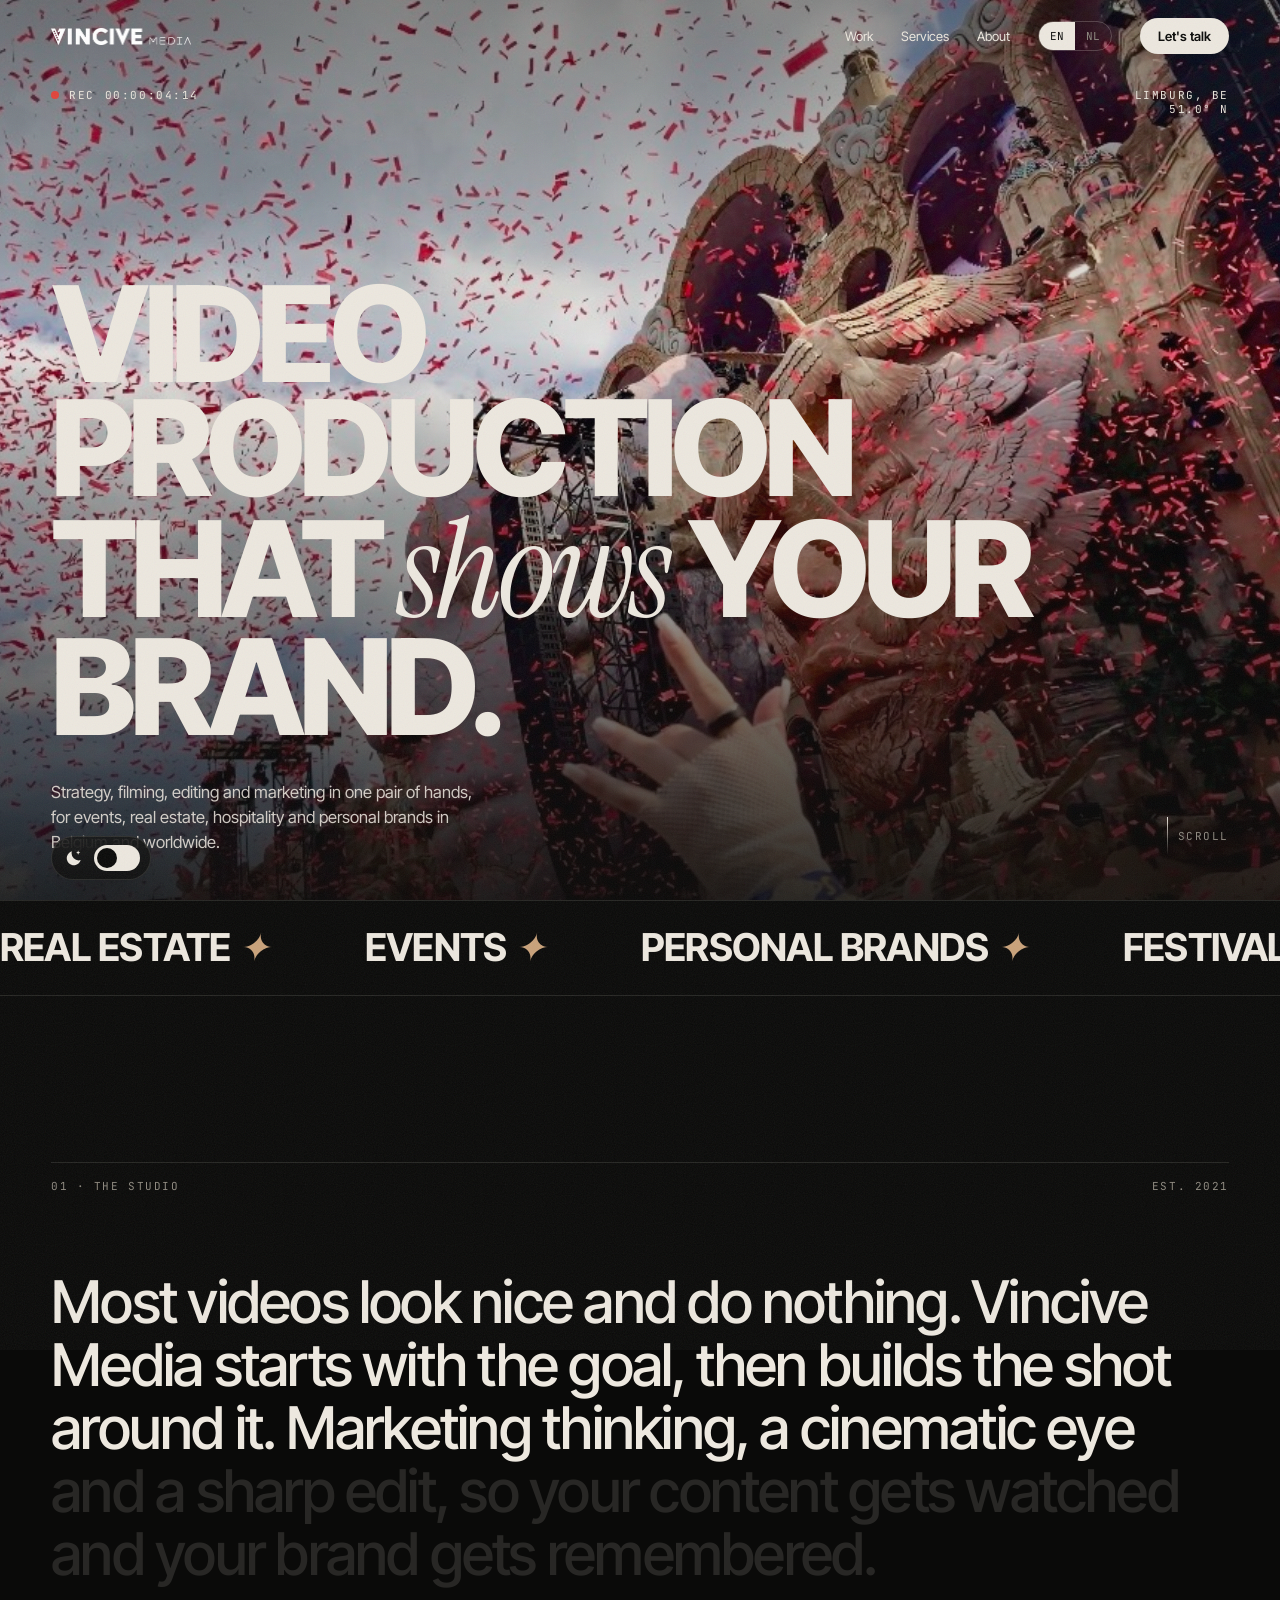
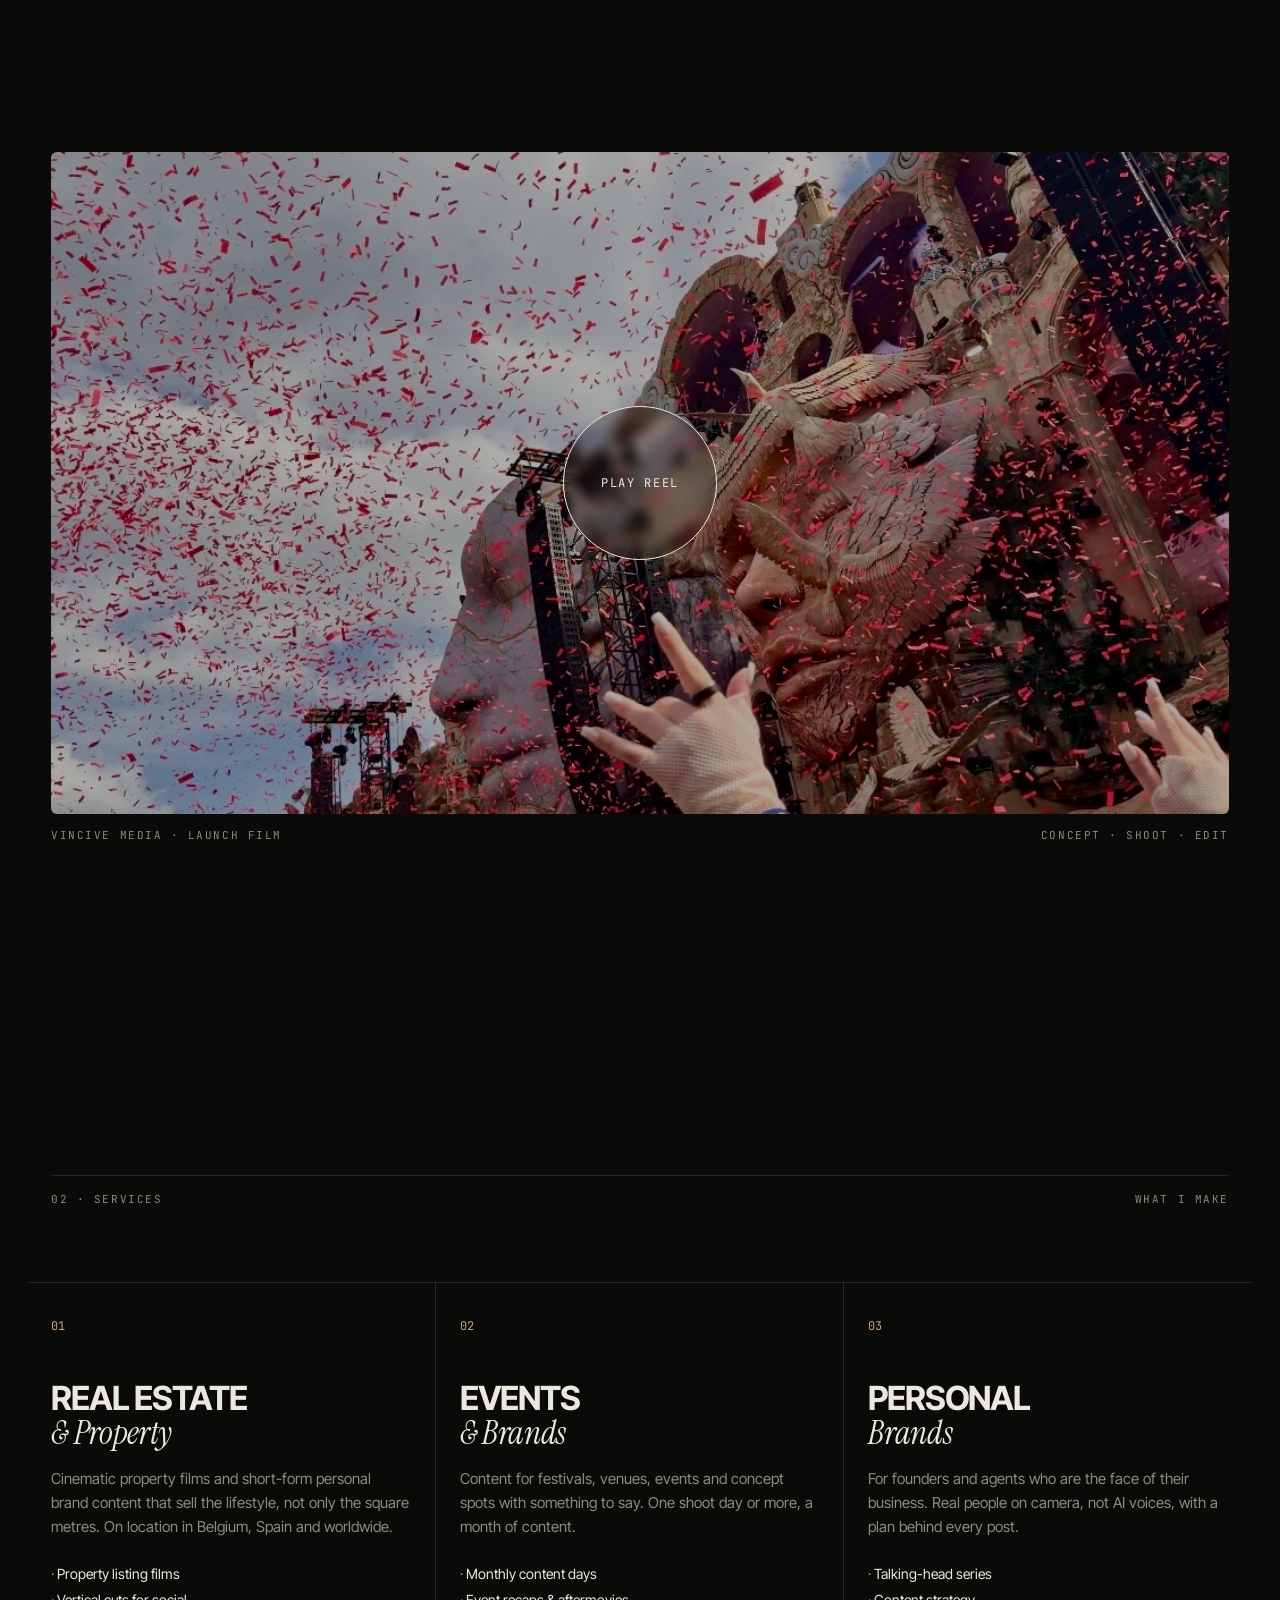
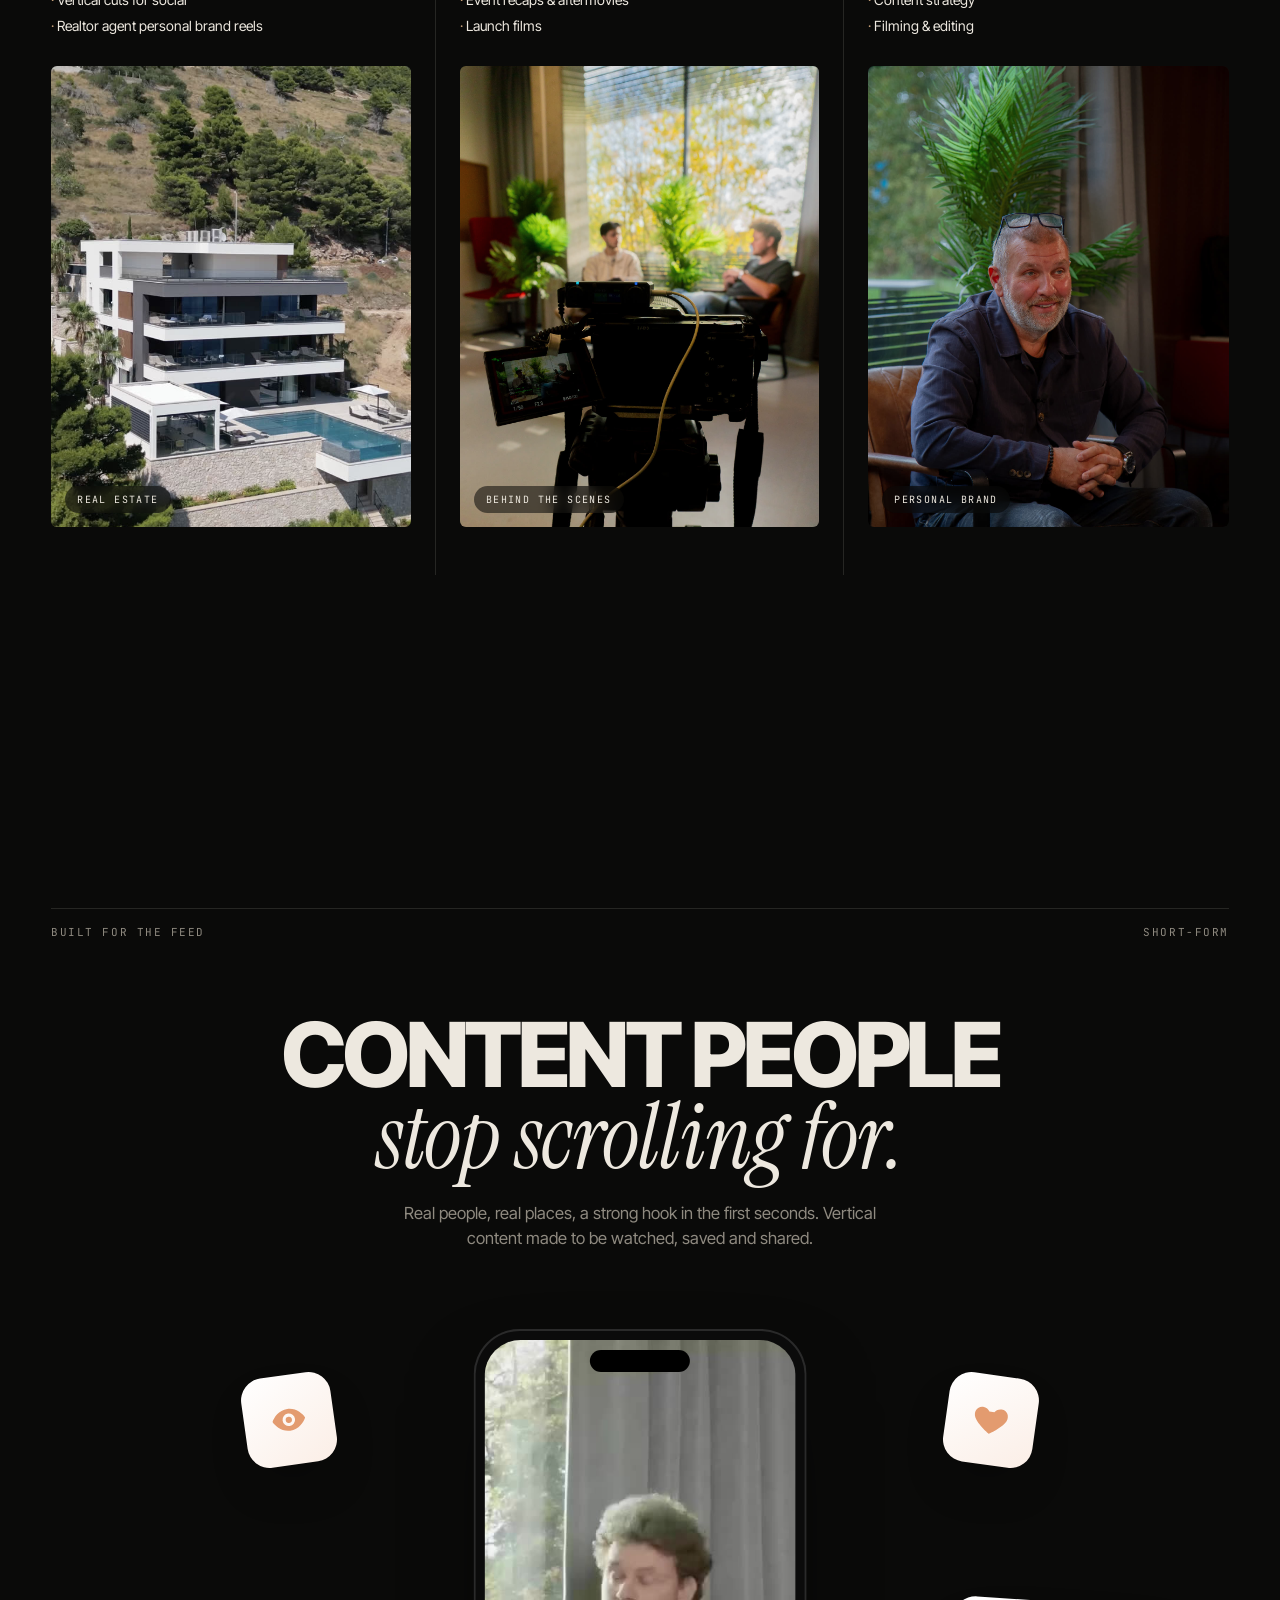
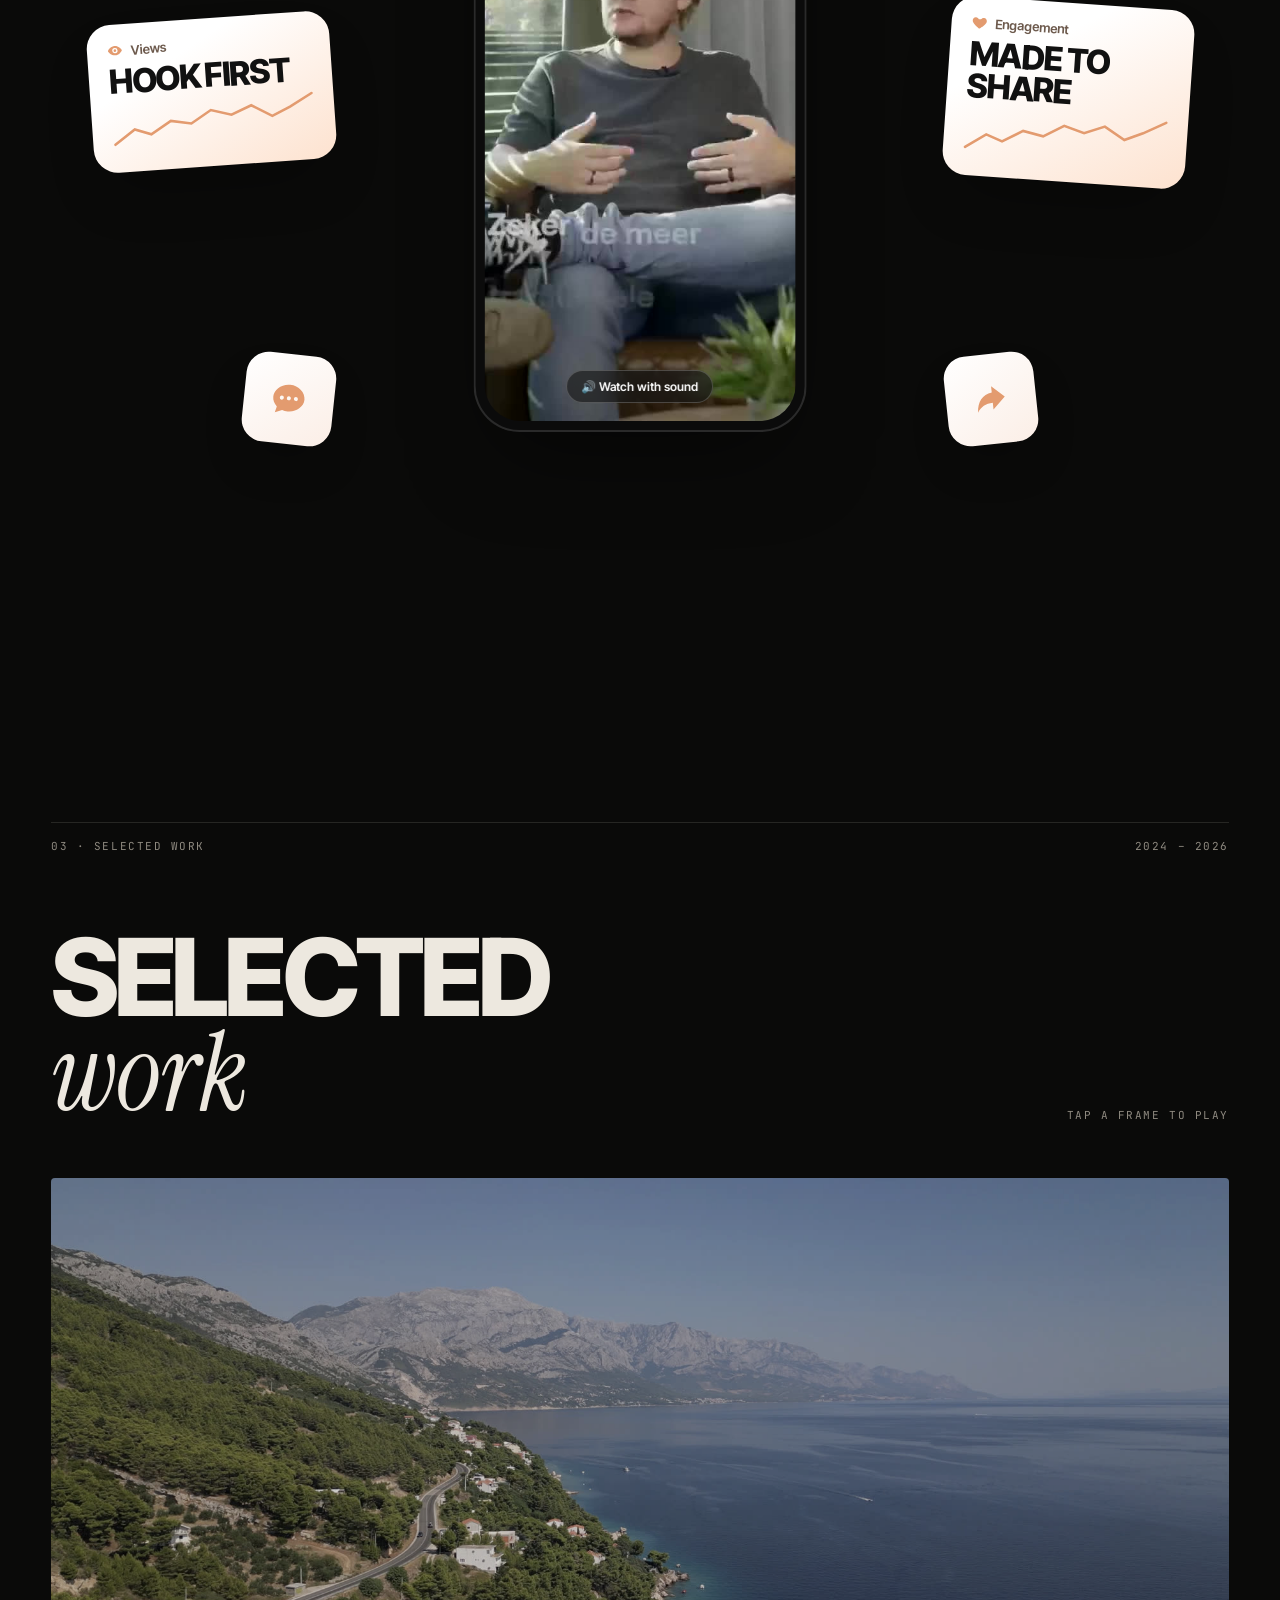
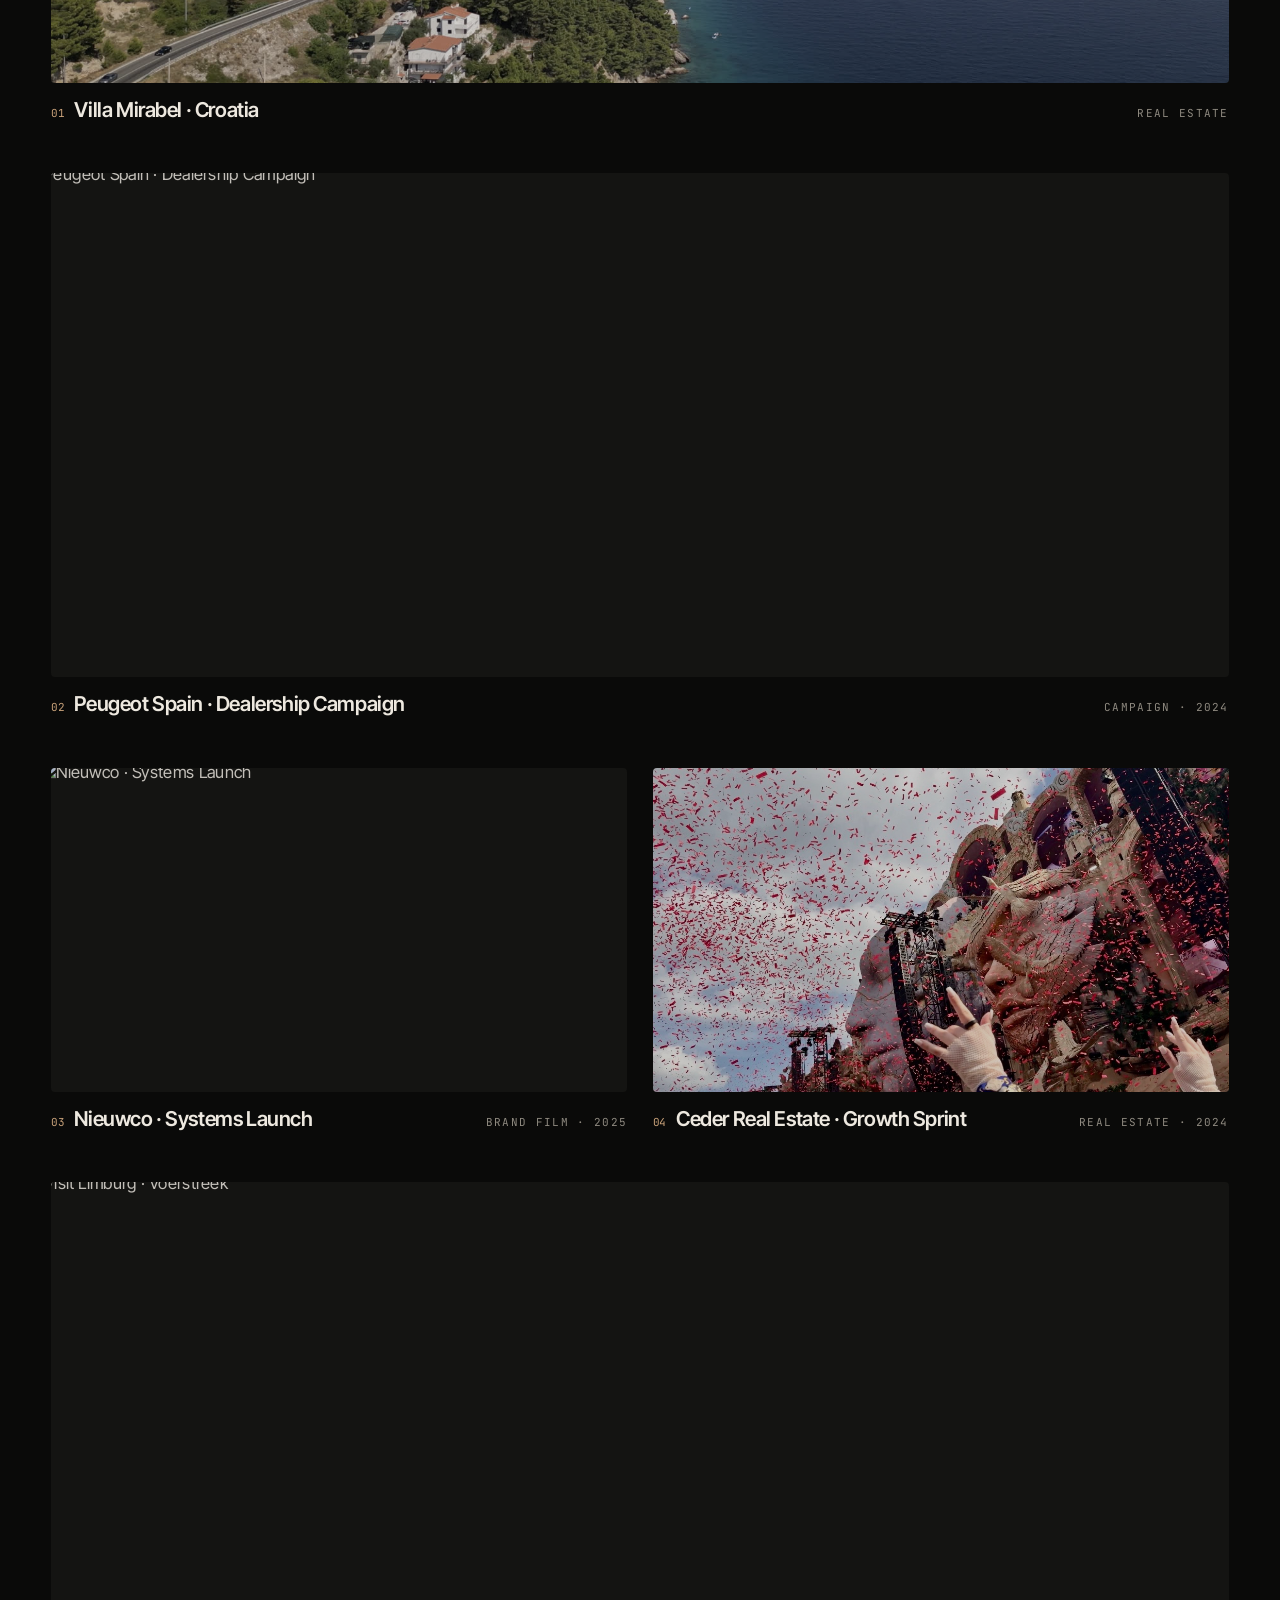
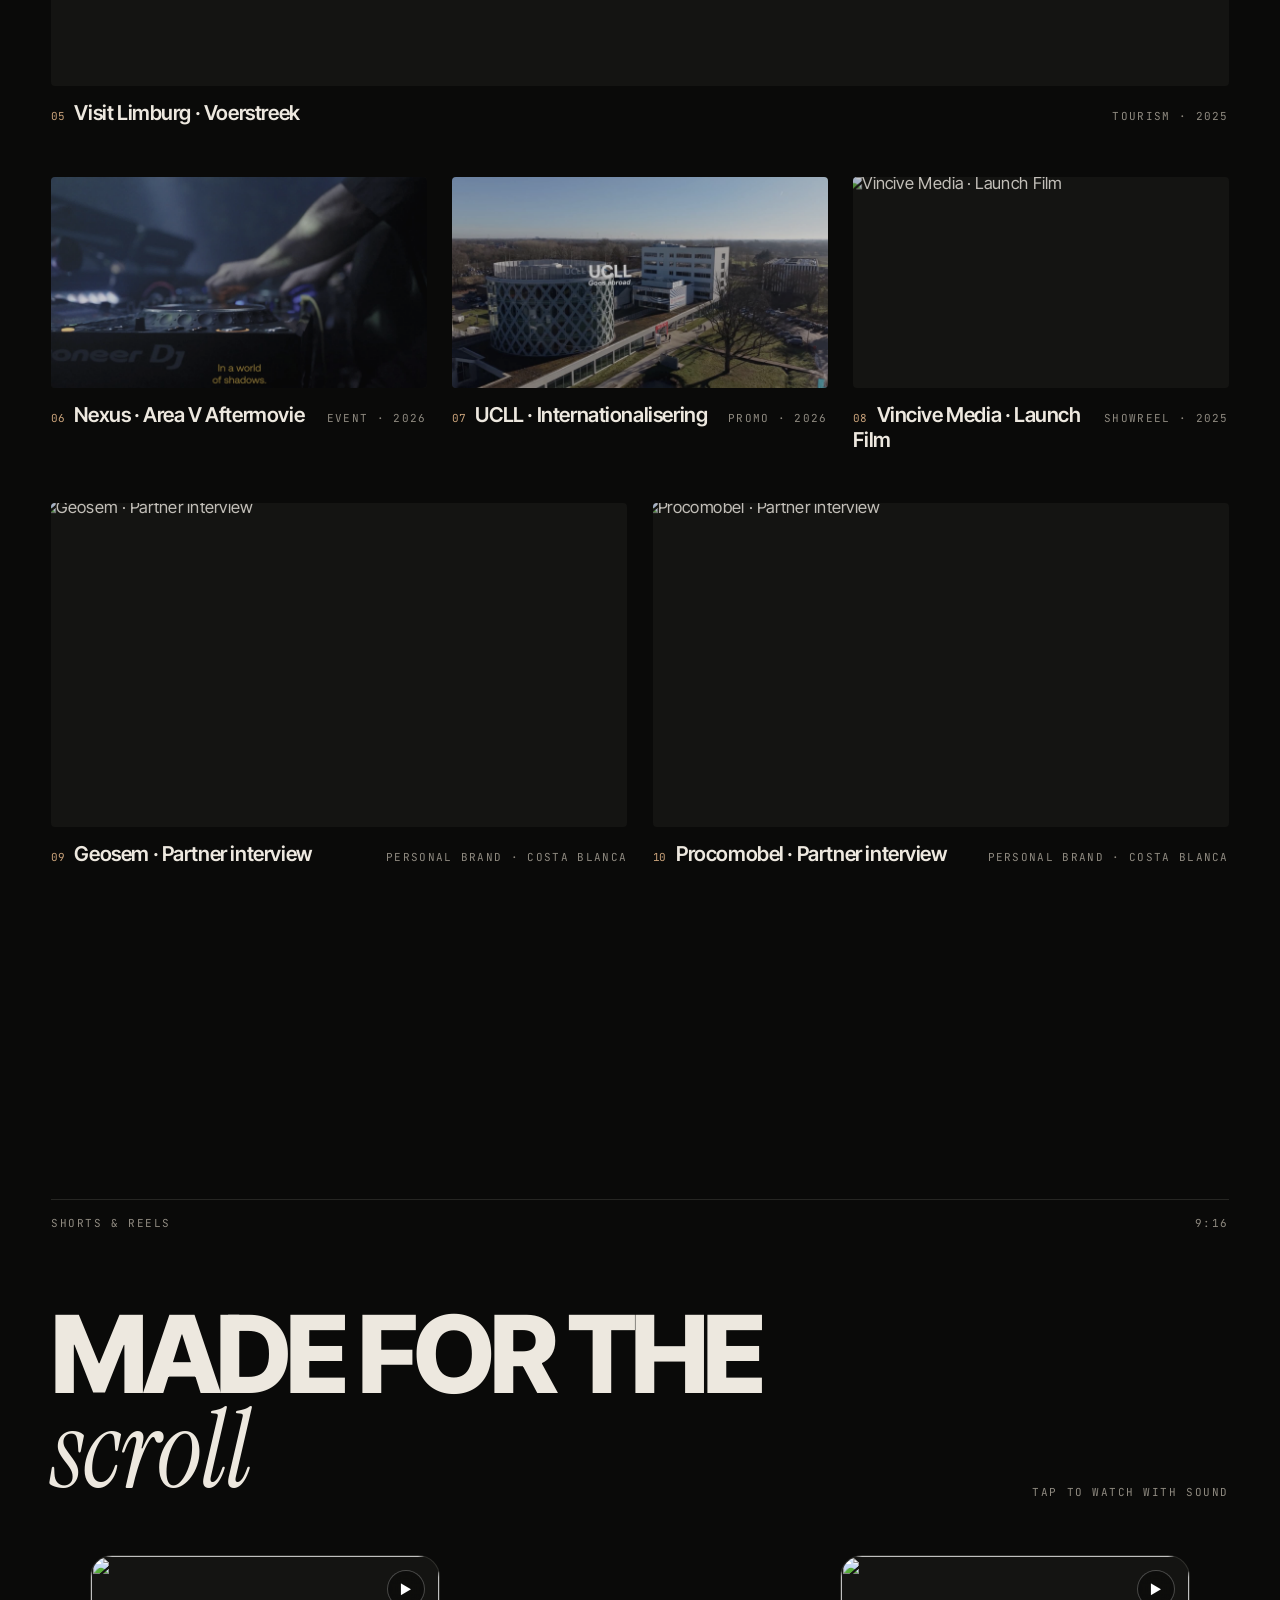
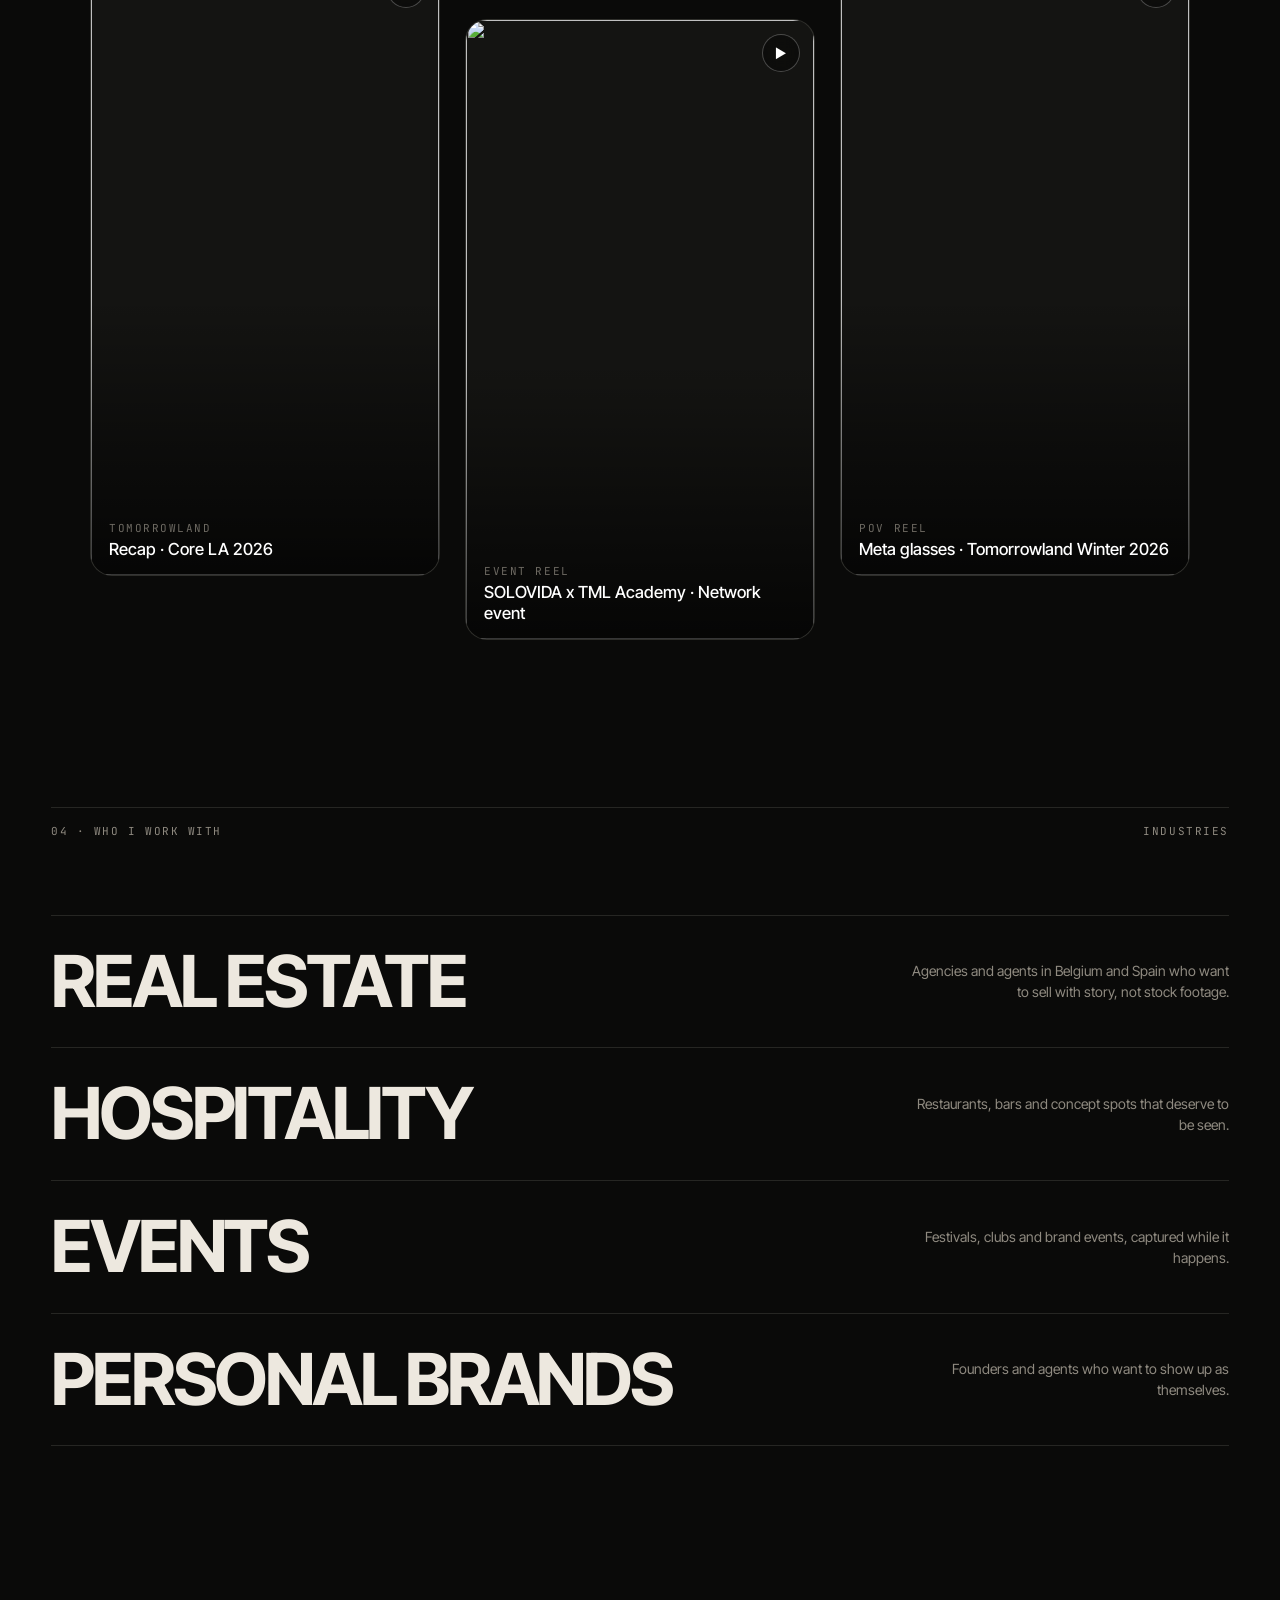
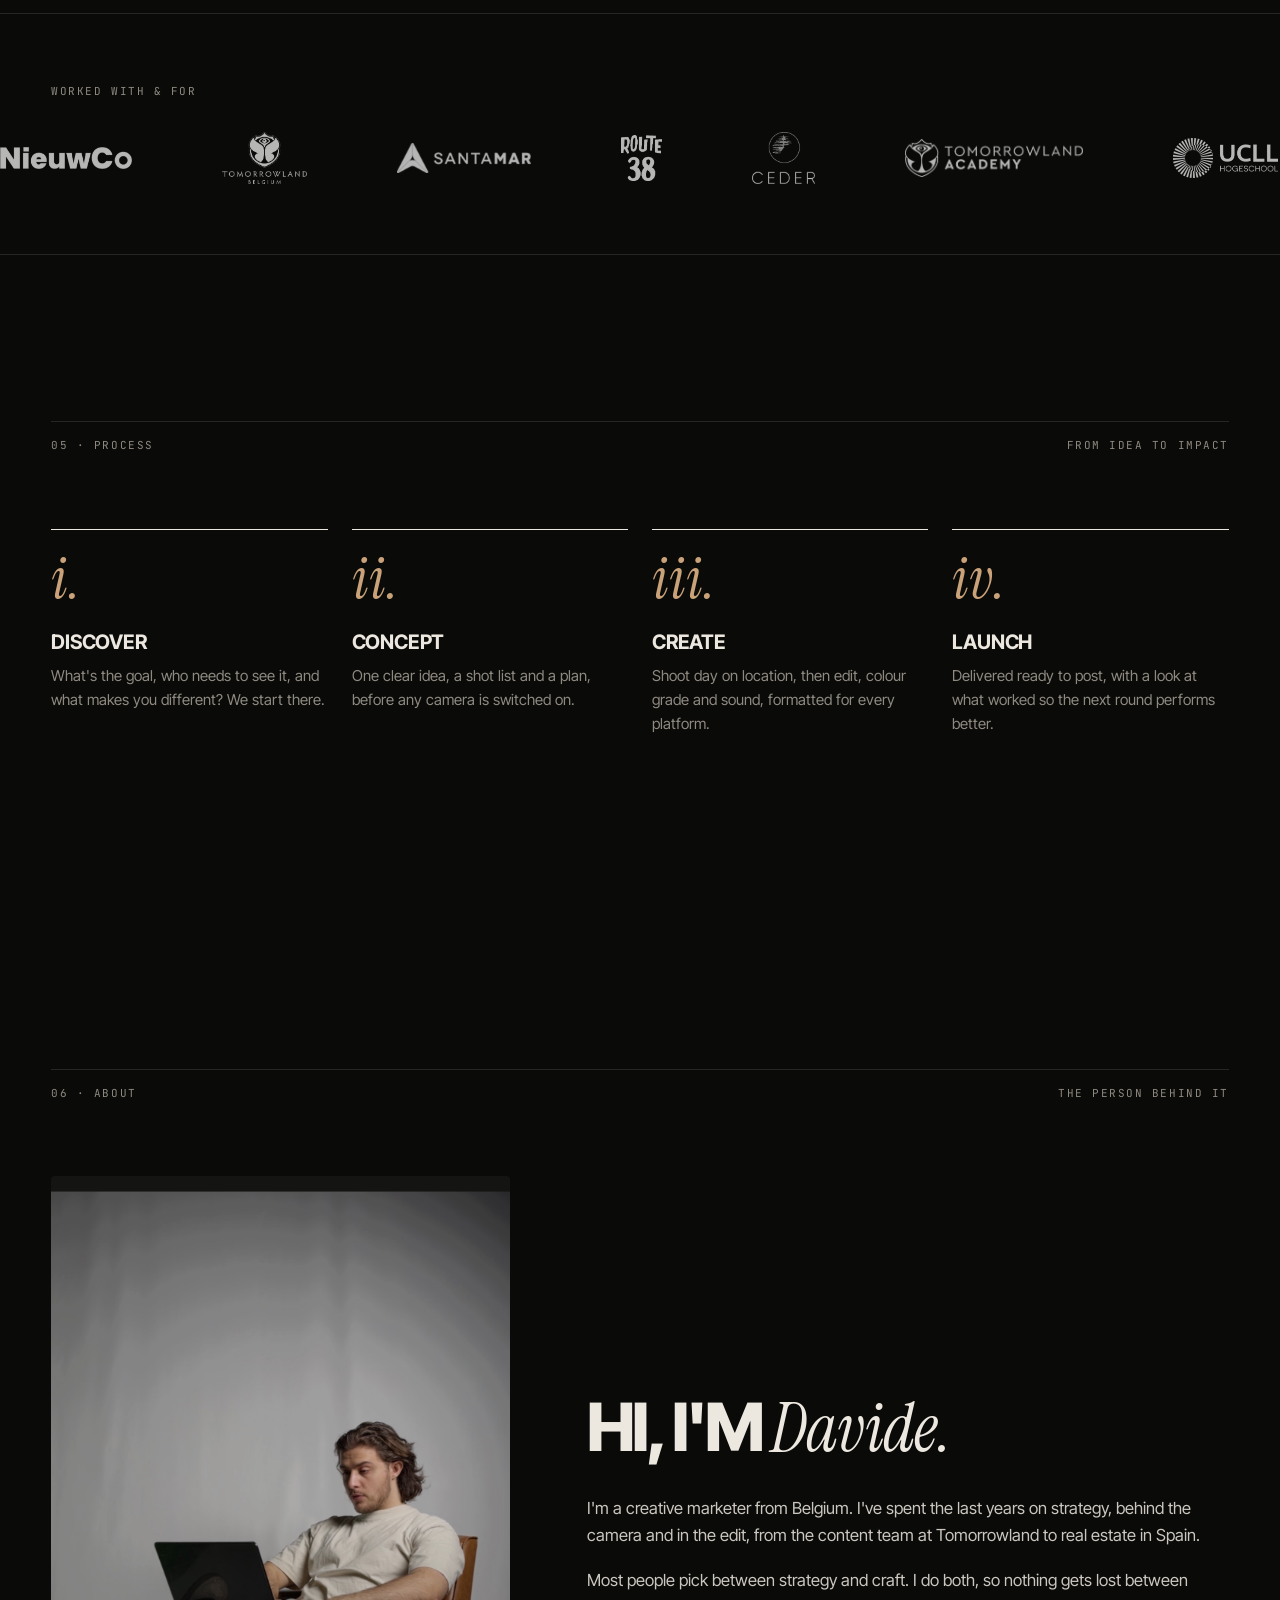
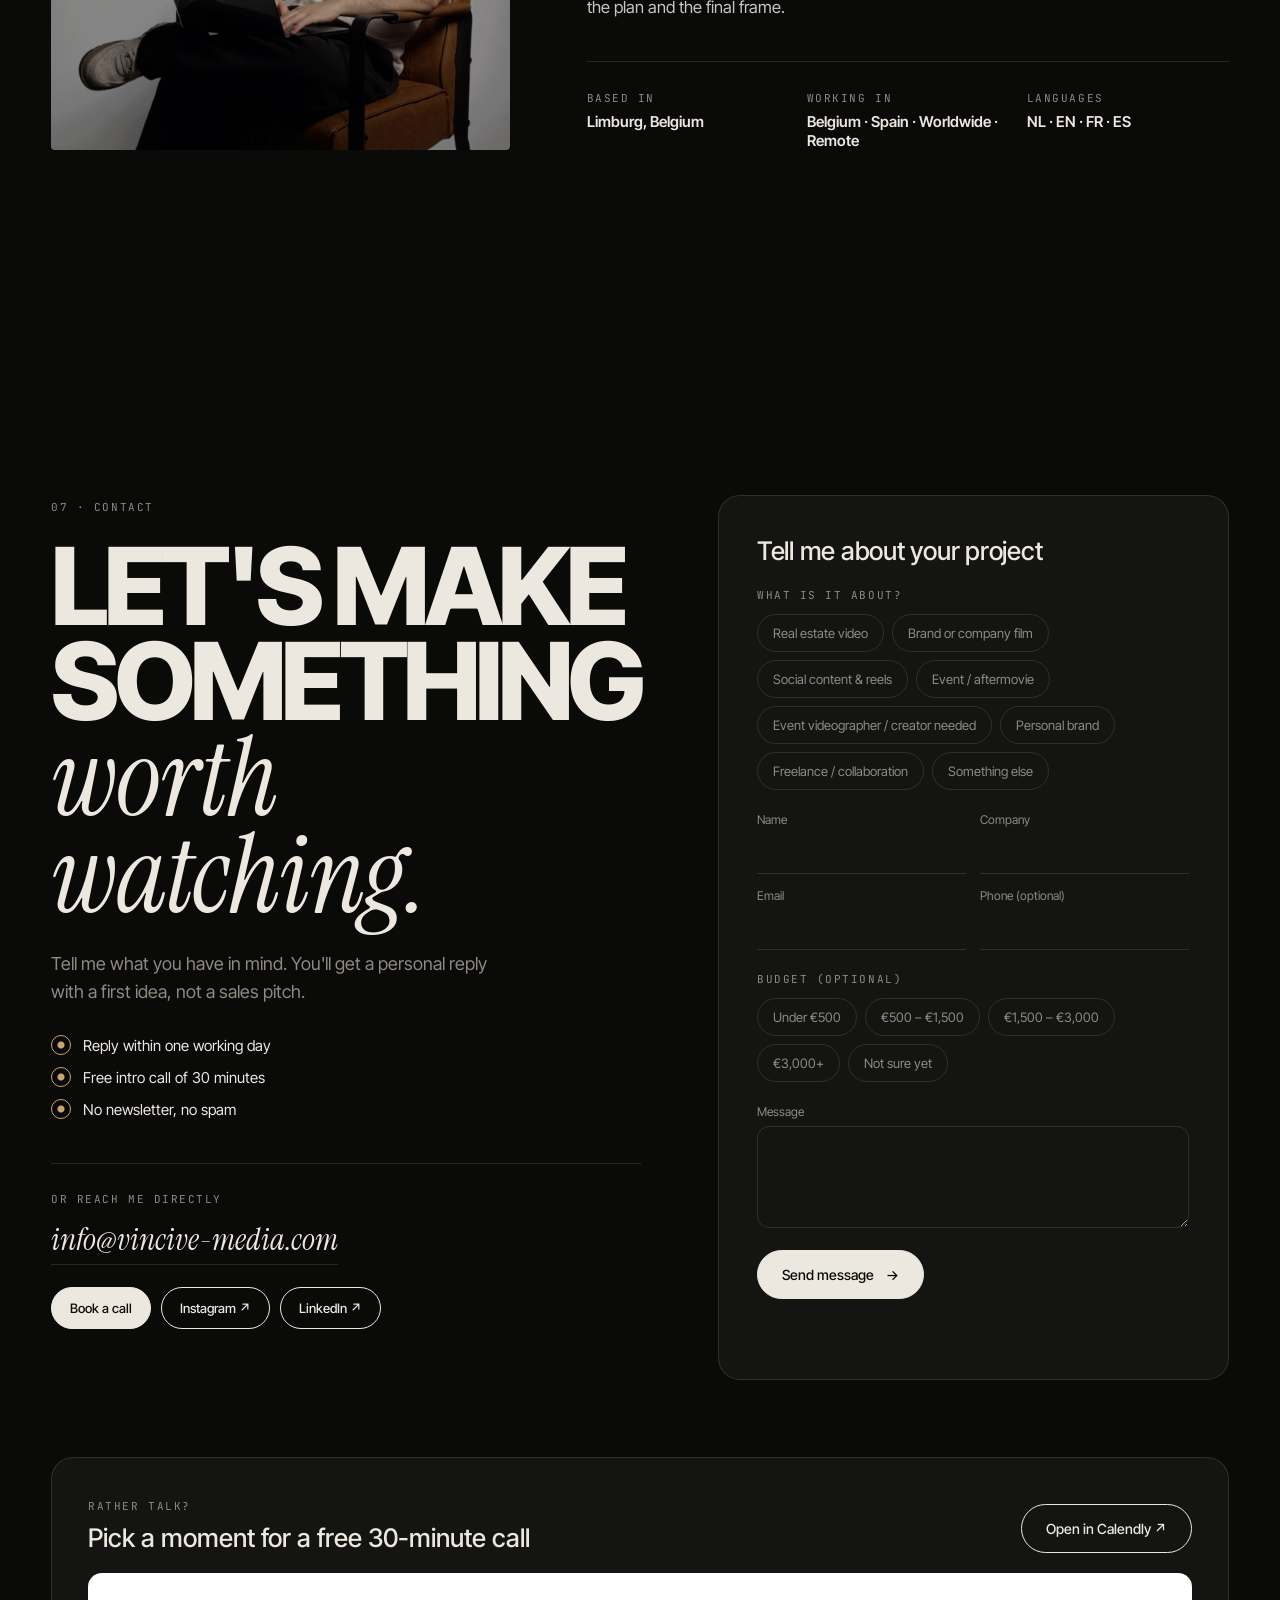
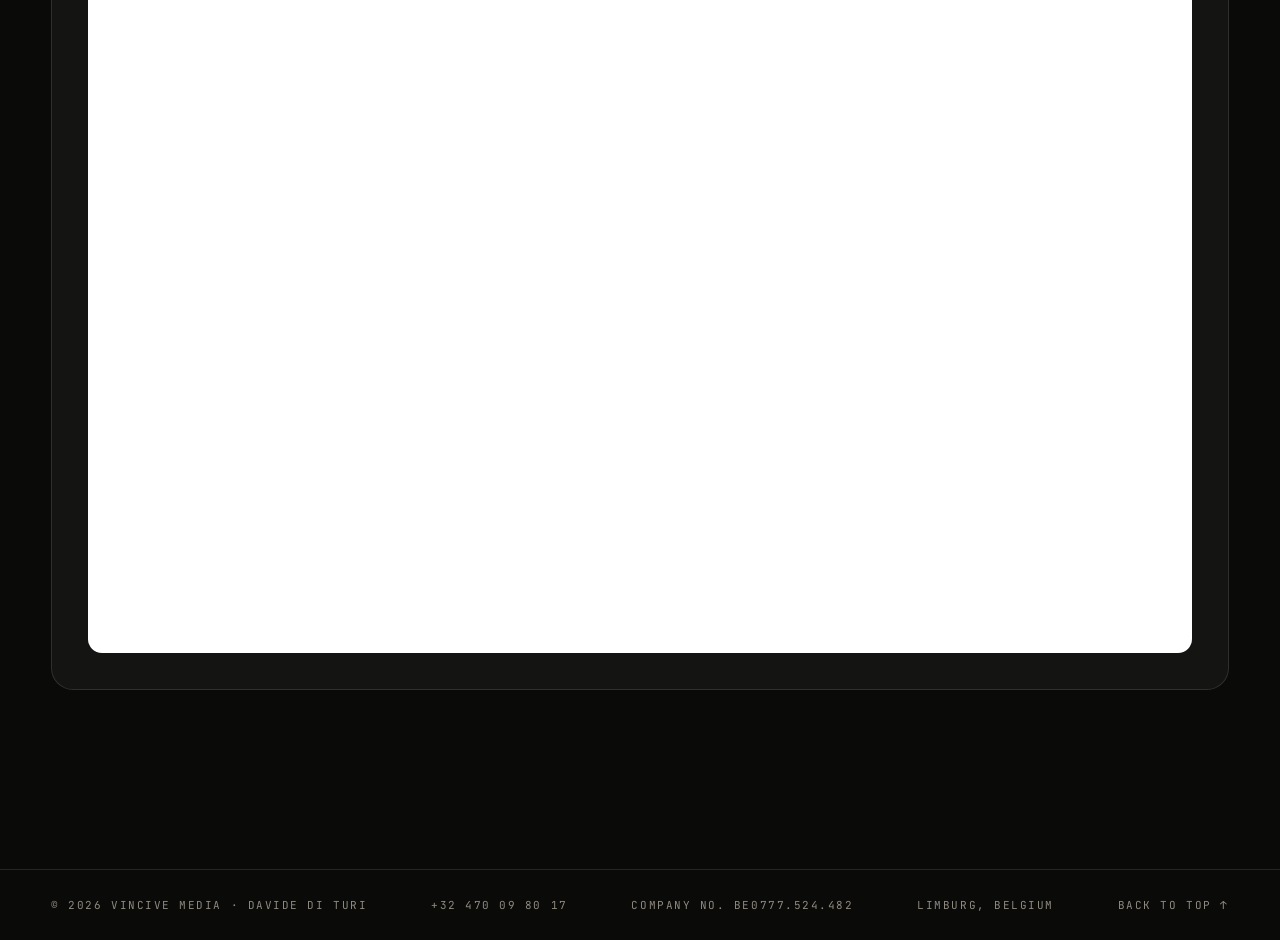
==== commit 5d1e8cbe: "Add tracking for form submissions and interactions" ====
--- a/index.html
+++ b/index.html
@@ -326,6 +326,7 @@
 .phone .scr video{width:100%;height:100%;object-fit:cover}
 .phone .sound{position:absolute;bottom:18px;left:50%;transform:translateX(-50%);z-index:4;padding:8px 14px;border-radius:100px;background:rgba(20,20,20,.6);backdrop-filter:blur(10px);-webkit-backdrop-filter:blur(10px);border:1px solid rgba(255,255,255,.2);color:#fff;font-size:12px;font-weight:600;white-space:nowrap}
 </style>
+<script defer src="https://cloud.umami.is/script.js" data-website-id="abdc12c1-7bc7-4eb7-ad31-0fcd099ae857" data-domains="vincive-media.com,www.vincive-media.com"></script>
 </head>
 <body>
 <div class="grain" aria-hidden="true"></div>
@@ -780,7 +781,7 @@
         subject:`[${TOPIC_TAG[topic]}] Nieuwe aanvraag van ${name}${company?" ("+company+")":""}`,
         topic:label, name, company, email, phone, budget, message:msg, lang, page:location.pathname})});
       const d0=await r0.json();
-      if(d0.ok){ cform.classList.add("sent"); cform.reset(); return; }
+      if(d0.ok){ trk("Formulier verstuurd",{onderwerp:TOPIC_TAG[topic]}); cform.classList.add("sent"); cform.reset(); return; }
     }catch(_){ /* falls through to FormSubmit, then mailto */ } }
     const r=await fetch("https://formsubmit.co/ajax/"+FORM_TO,{method:"POST",headers:{"Content-Type":"application/json","Accept":"application/json"},
       body:JSON.stringify({
@@ -791,7 +792,7 @@
       })});
     const d=await r.json().catch(()=>({}));
     if(!r.ok||String(d.success)!=="true") throw new Error(d.message||"send failed");
-    cform.classList.add("sent"); cform.reset();
+    trk("Formulier verstuurd",{onderwerp:TOPIC_TAG[topic]}); cform.classList.add("sent"); cform.reset();
   }catch(err){
     const subj=`[${TOPIC_TAG[topic]}] Aanvraag van ${name}${company?" ("+company+")":""}`;
     const body=`Onderwerp: ${label}\nNaam: ${name}\nBedrijf: ${company||"-"}\nE-mail: ${email}\nTelefoon: ${phone||"-"}\nBudget: ${budget}\n\n${msg}`;
@@ -821,6 +822,7 @@
 
 const modal=document.getElementById("modal"), box=document.getElementById("box");
 function openModal(p){
+  trk("Video bekeken",{video:p.t||p.id});
   if(p.src==="file") box.innerHTML=`<video src="${p.id}" controls autoplay playsinline></video>`;
   else{
     const url = p.src==="yt" ? `https://www.youtube-nocookie.com/embed/${p.id}?autoplay=1&rel=0&modestbranding=1`
@@ -850,7 +852,7 @@
     <div class="sh-cap"><span class="mono">${s.tag}</span><b>${s.t}</b></div></div>`).join("");
   row.querySelectorAll(".sh").forEach(card=>{
     const s=shorts[card.dataset.i], slot=card.querySelector(".sh-yt");
-    const open=()=>openModal({src:"yt",id:s.id,vertical:true});
+    const open=()=>openModal({src:"yt",id:s.id,vertical:true,t:"Short · "+s.t});
     card.addEventListener("click",open); card.addEventListener("keydown",e=>{if(e.key==="Enter")open()});
     new IntersectionObserver((es,o)=>{ if(!es[0].isIntersecting) return; o.disconnect();
       slot.innerHTML=`<iframe src="https://www.youtube-nocookie.com/embed/${s.id}?autoplay=1&mute=1&loop=1&playlist=${s.id}&controls=0&modestbranding=1&playsinline=1&rel=0&disablekb=1&iv_load_policy=3" allow="autoplay; encrypted-media" tabindex="-1" title="${s.t}"></iframe>`;
@@ -923,5 +925,19 @@
 
 render();
 </script>
+<script>
+/* ---------- Umami stats (cookieless) ---------- */
+window.trk=(n,d)=>{try{window.umami&&umami.track(n,d)}catch(_){}};
+document.addEventListener("click",e=>{
+  const a=e.target.closest&&e.target.closest("a"); if(!a) return; const h=a.getAttribute("href")||"";
+  if(h.startsWith("tel:")) trk("Telefoon klik");
+  else if(h.startsWith("mailto:")) trk("Mail klik");
+  else if(h.includes("calendly.com")) trk("Calendly klik");
+  else if(h.includes("instagram.com")) trk("Instagram klik");
+  else if(h.includes("linkedin.com")) trk("LinkedIn klik");
+  else if(h.includes("real-estate")) trk("Naar vastgoedpagina");
+},true);
+window.addEventListener("message",e=>{ if(e.origin.includes("calendly.com")&&e.data&&e.data.event==="calendly.event_scheduled") trk("Call geboekt via Calendly"); });
+</script>
 </body>
 </html>
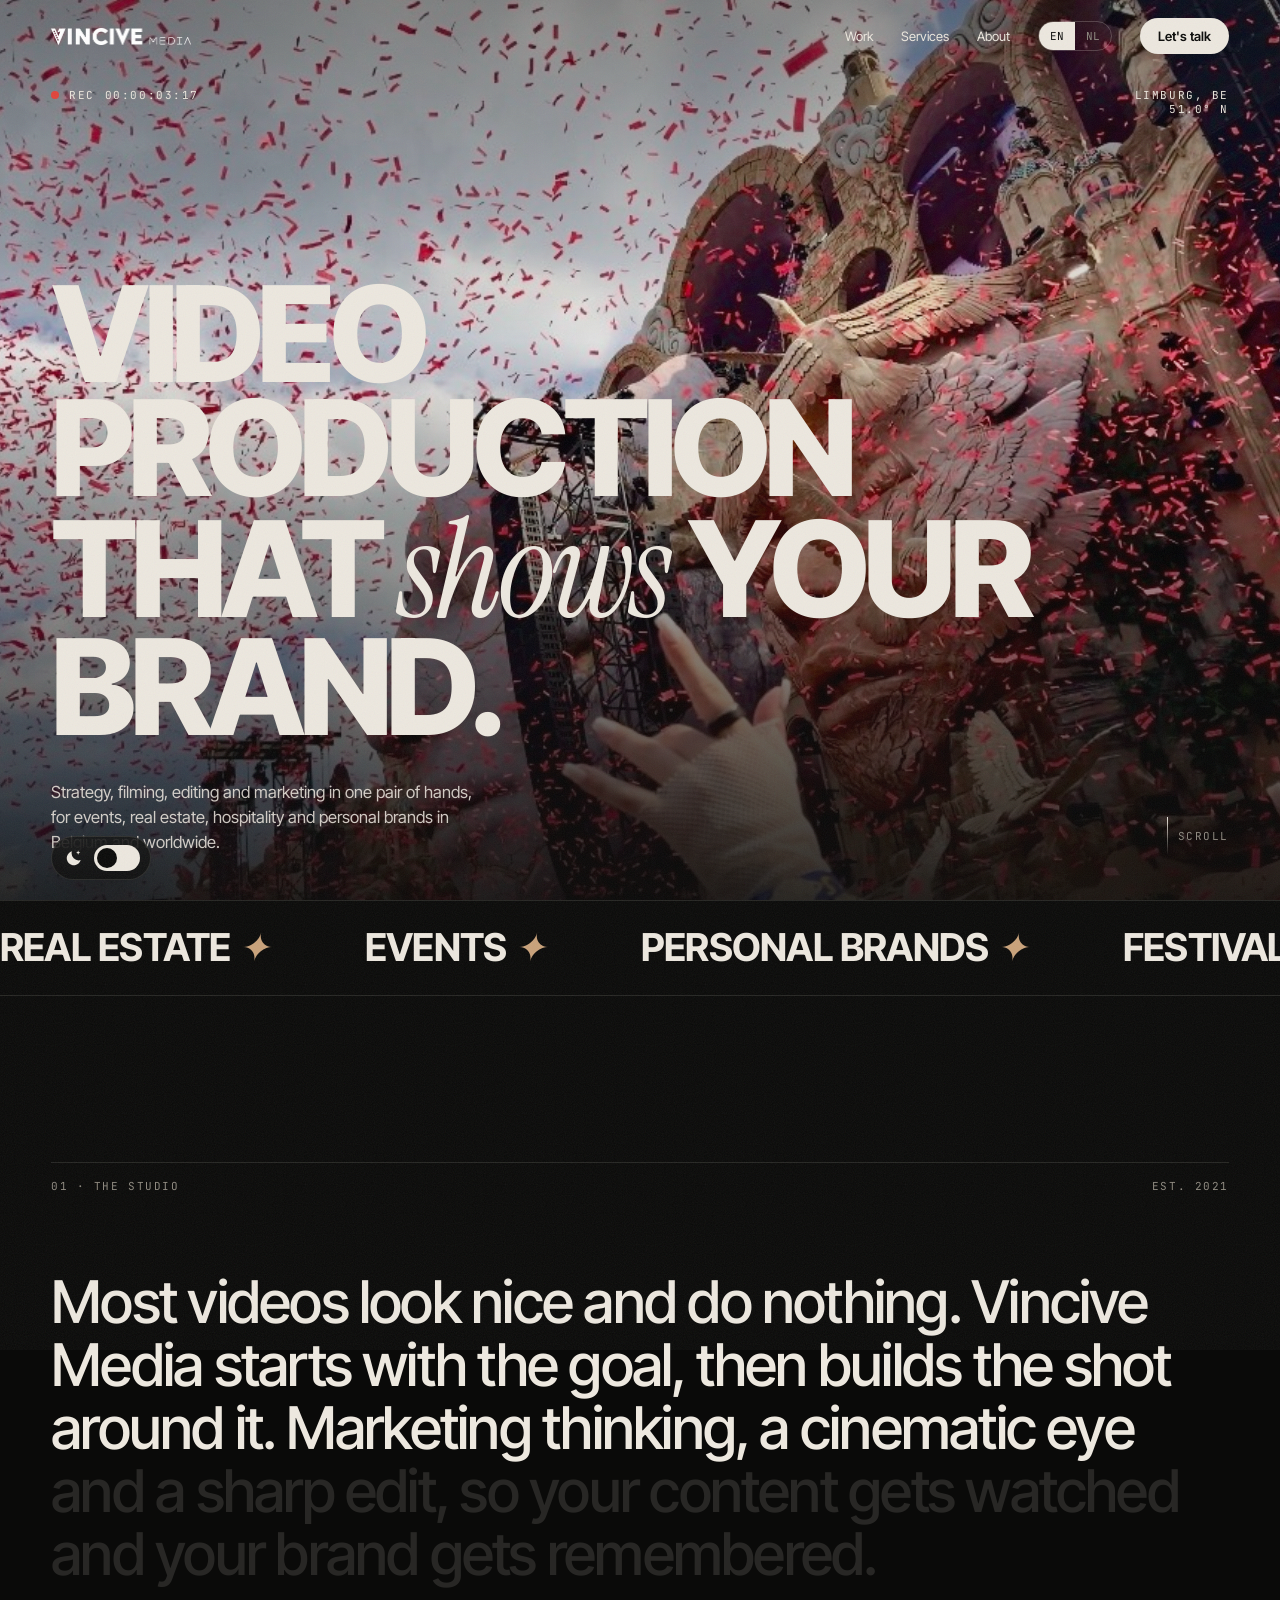
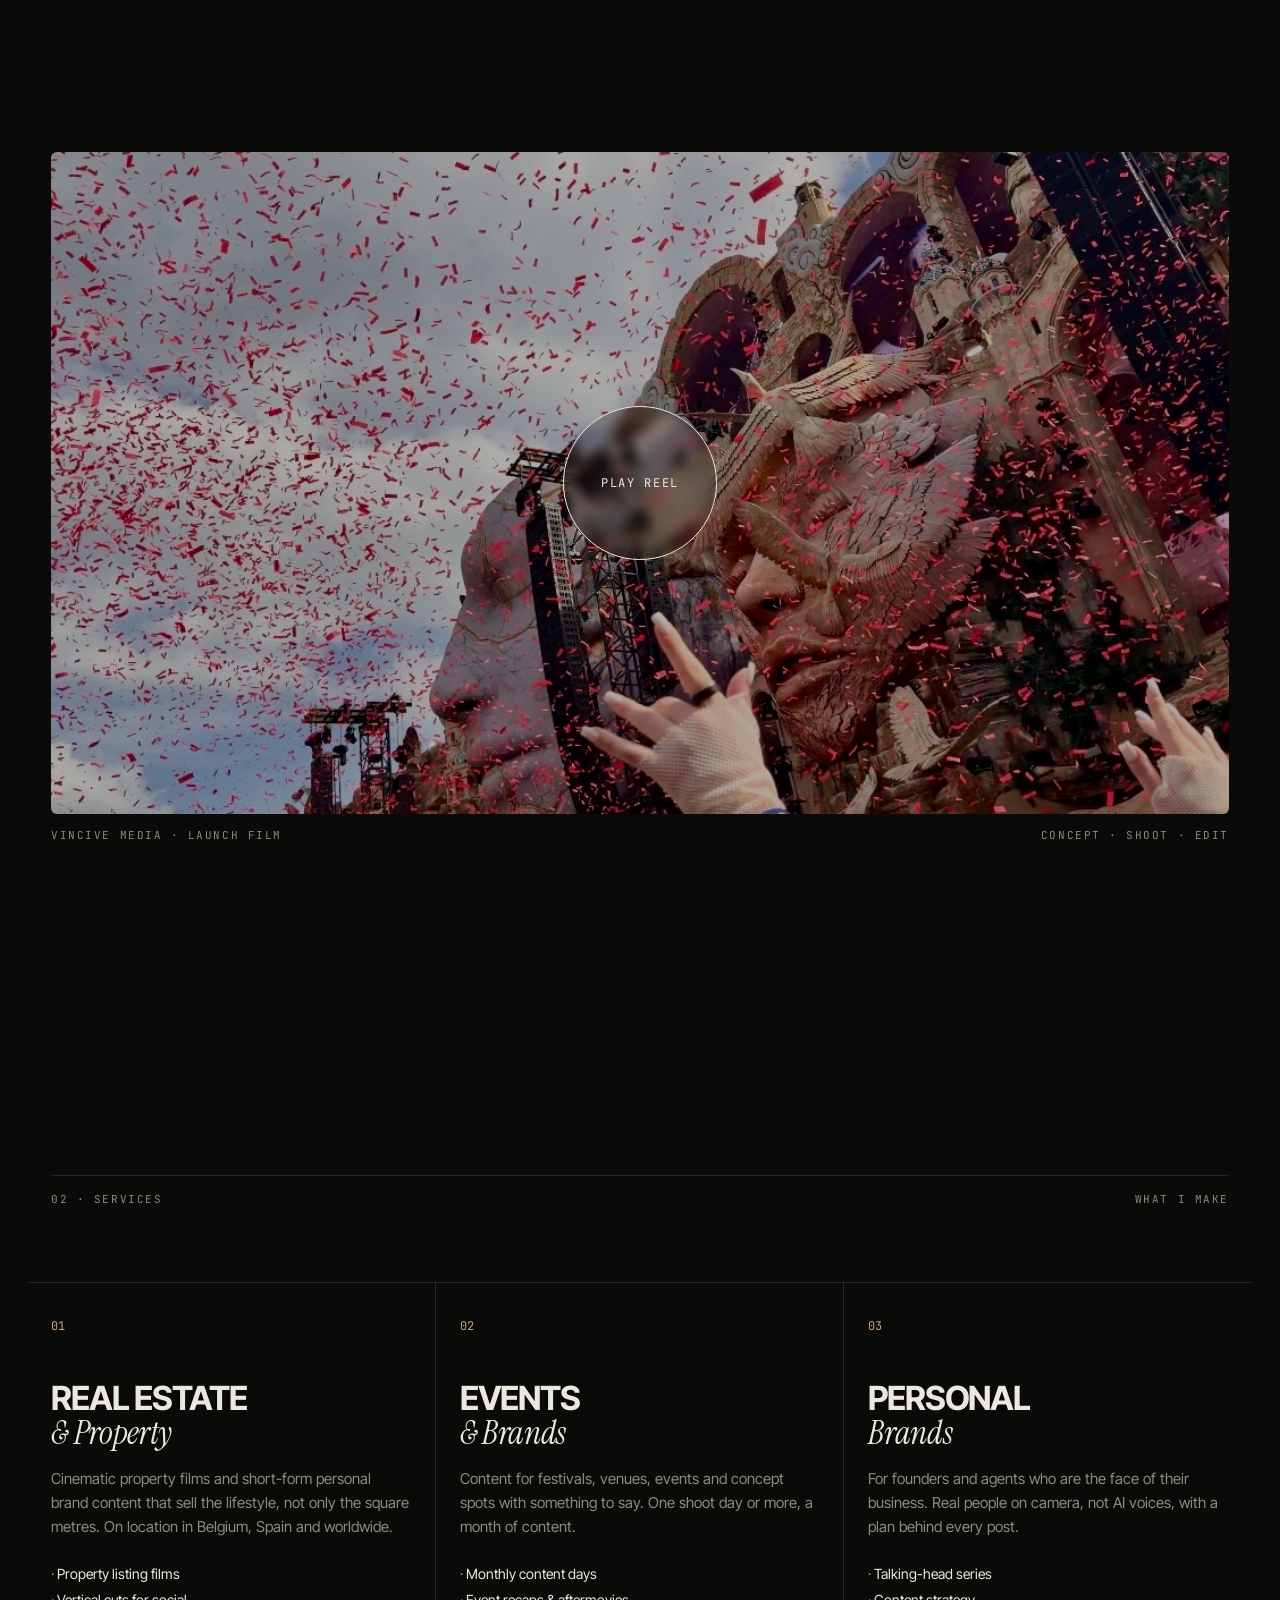
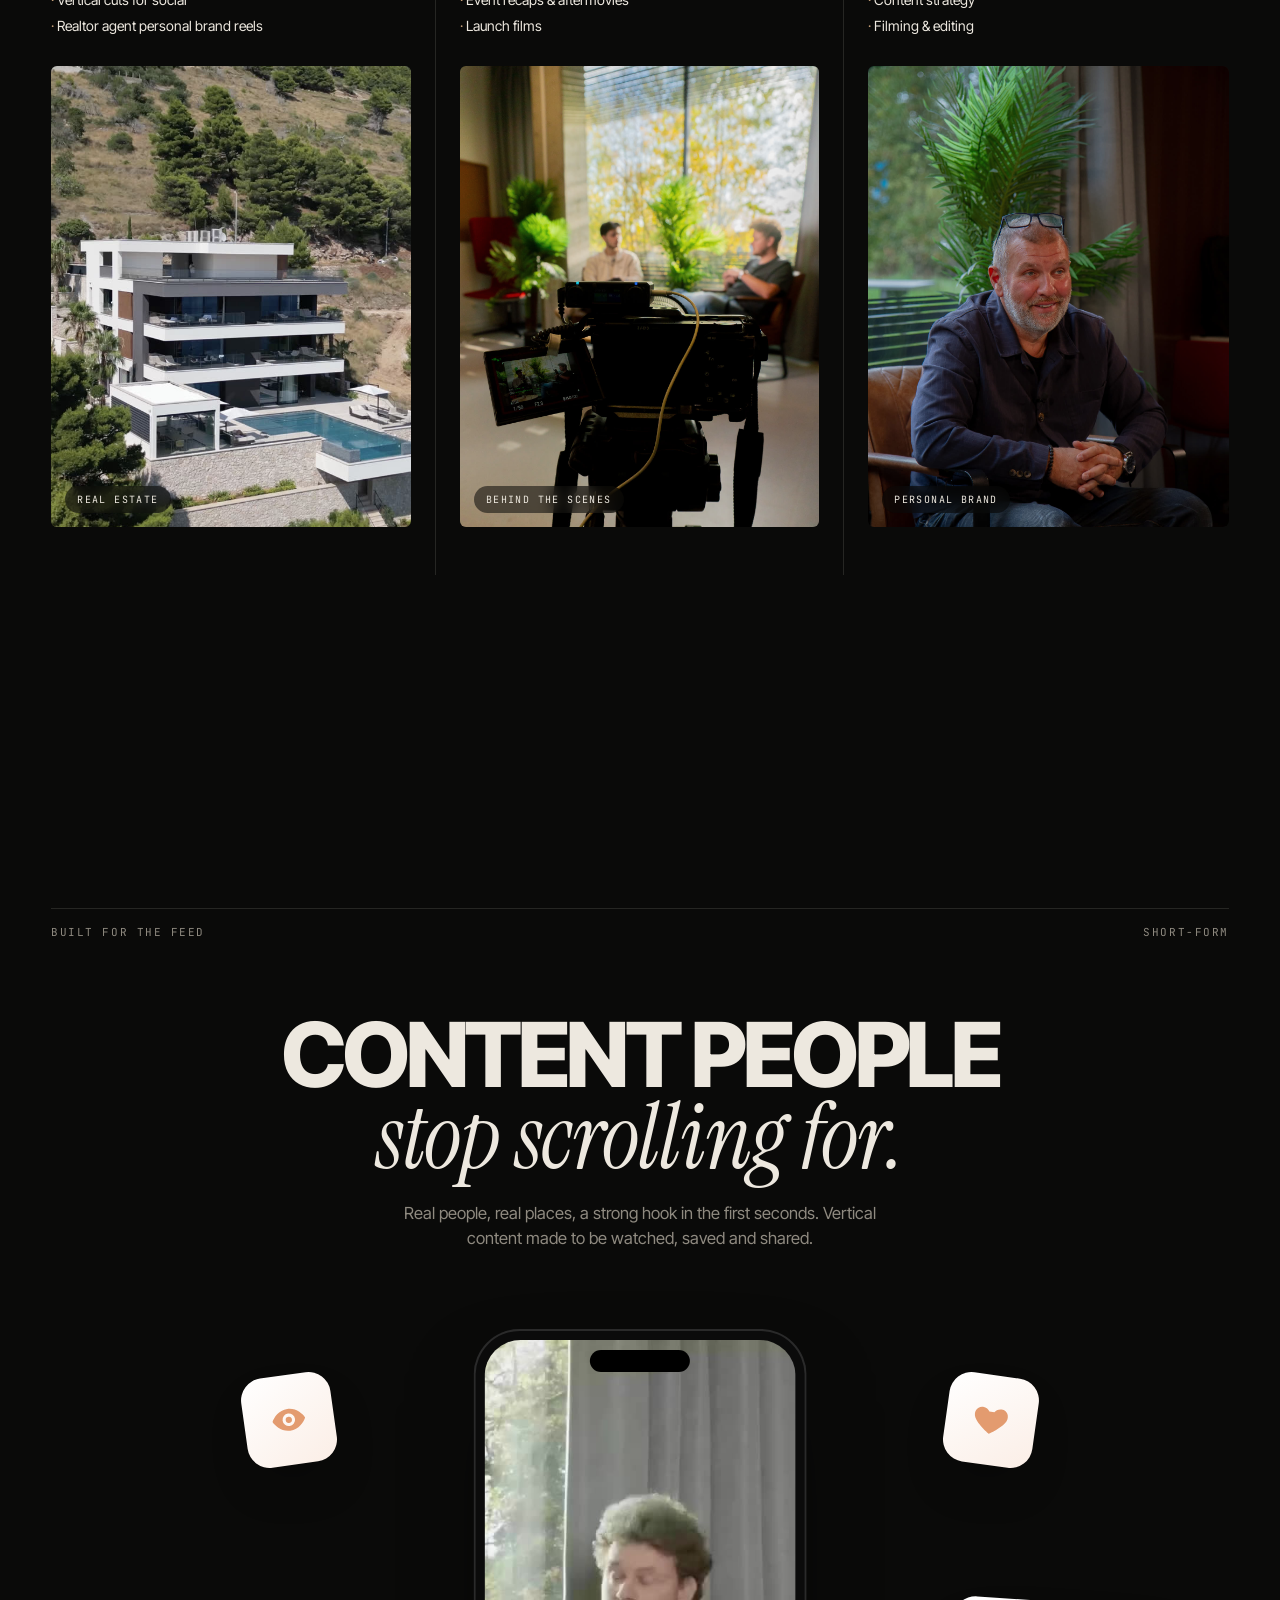
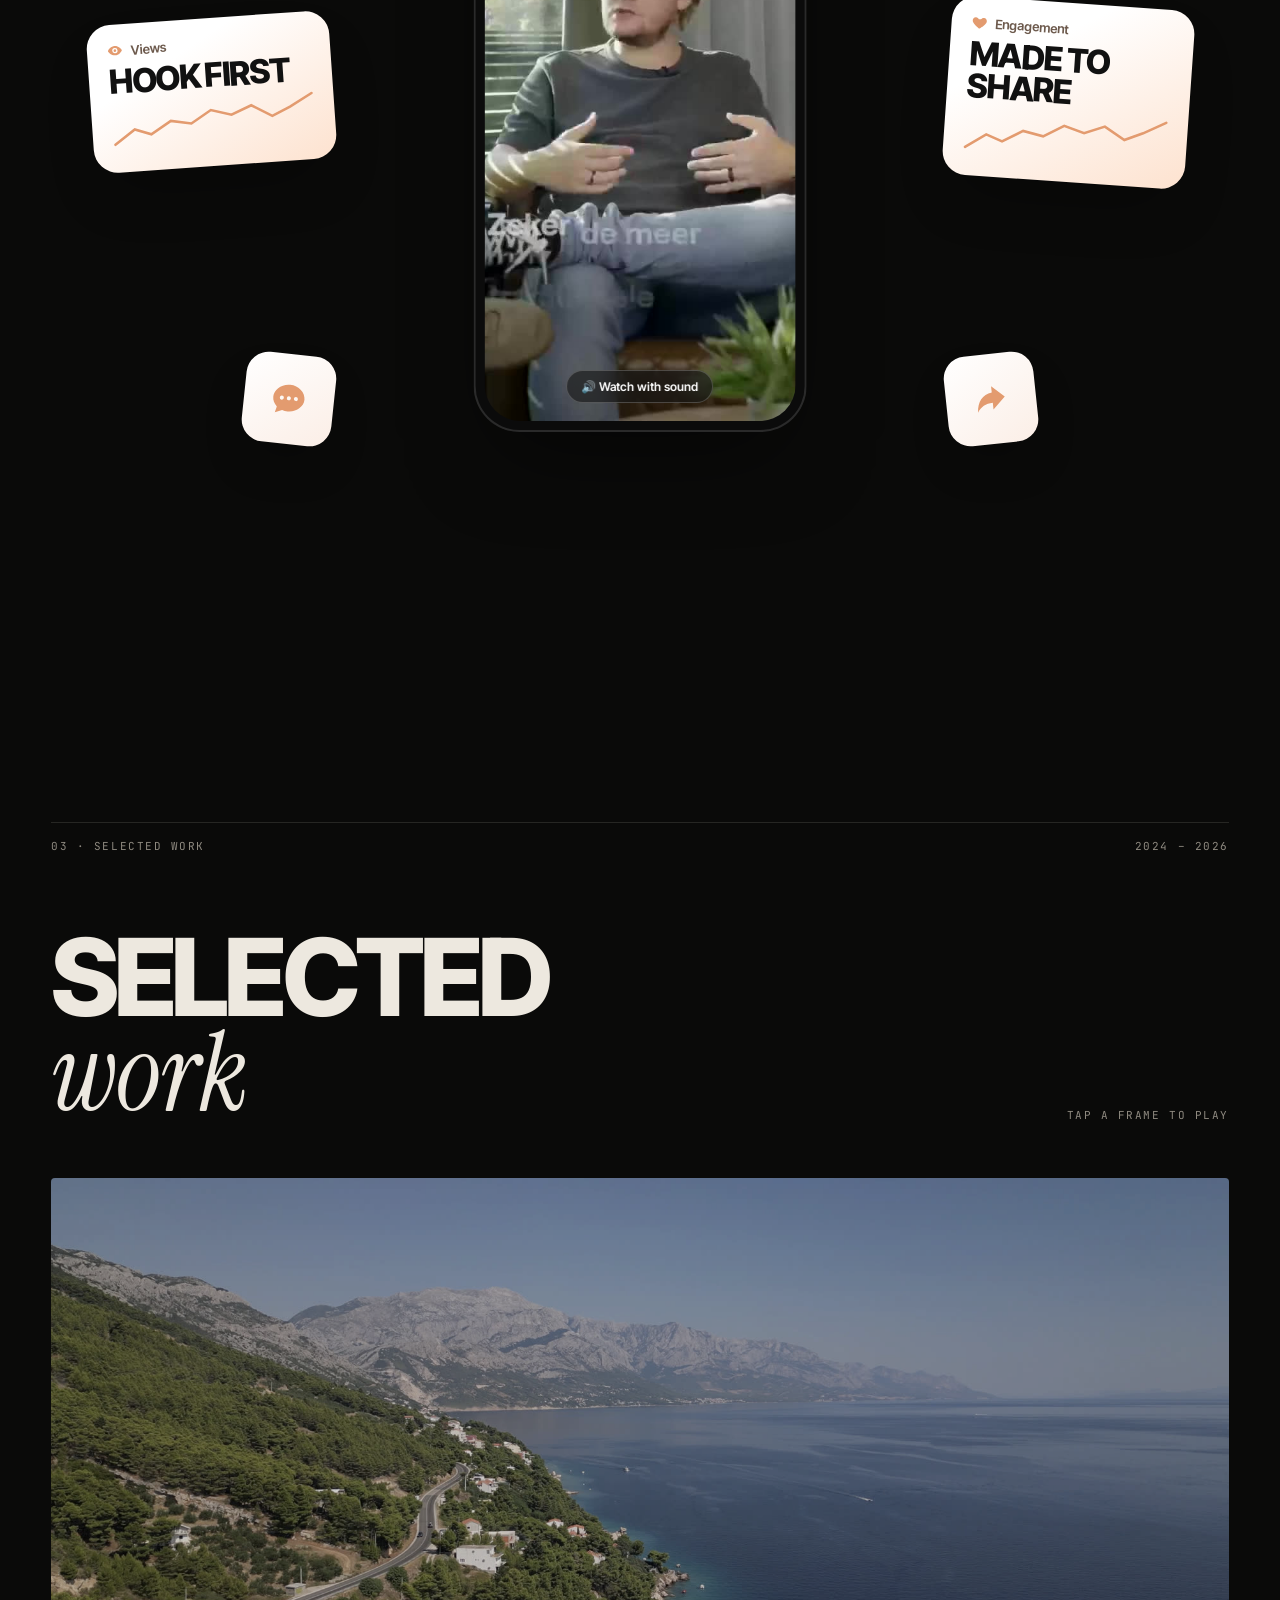
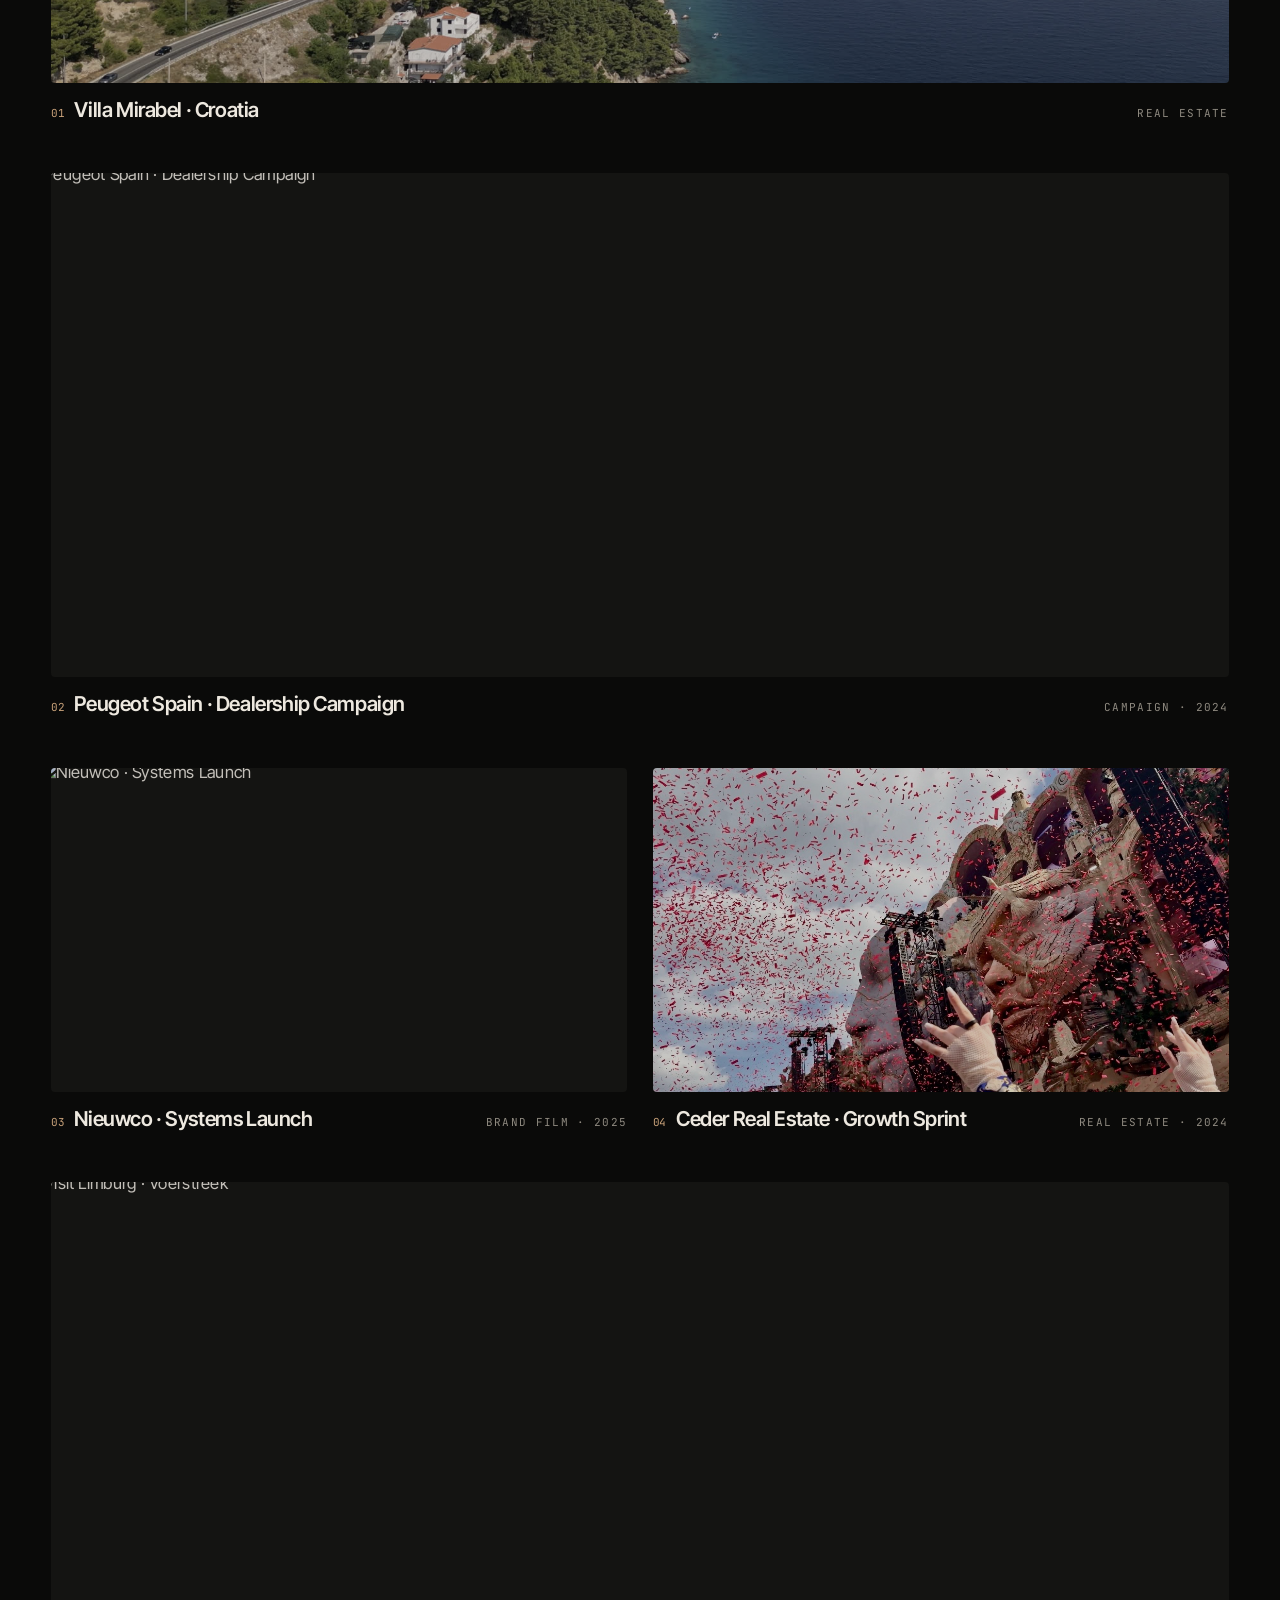
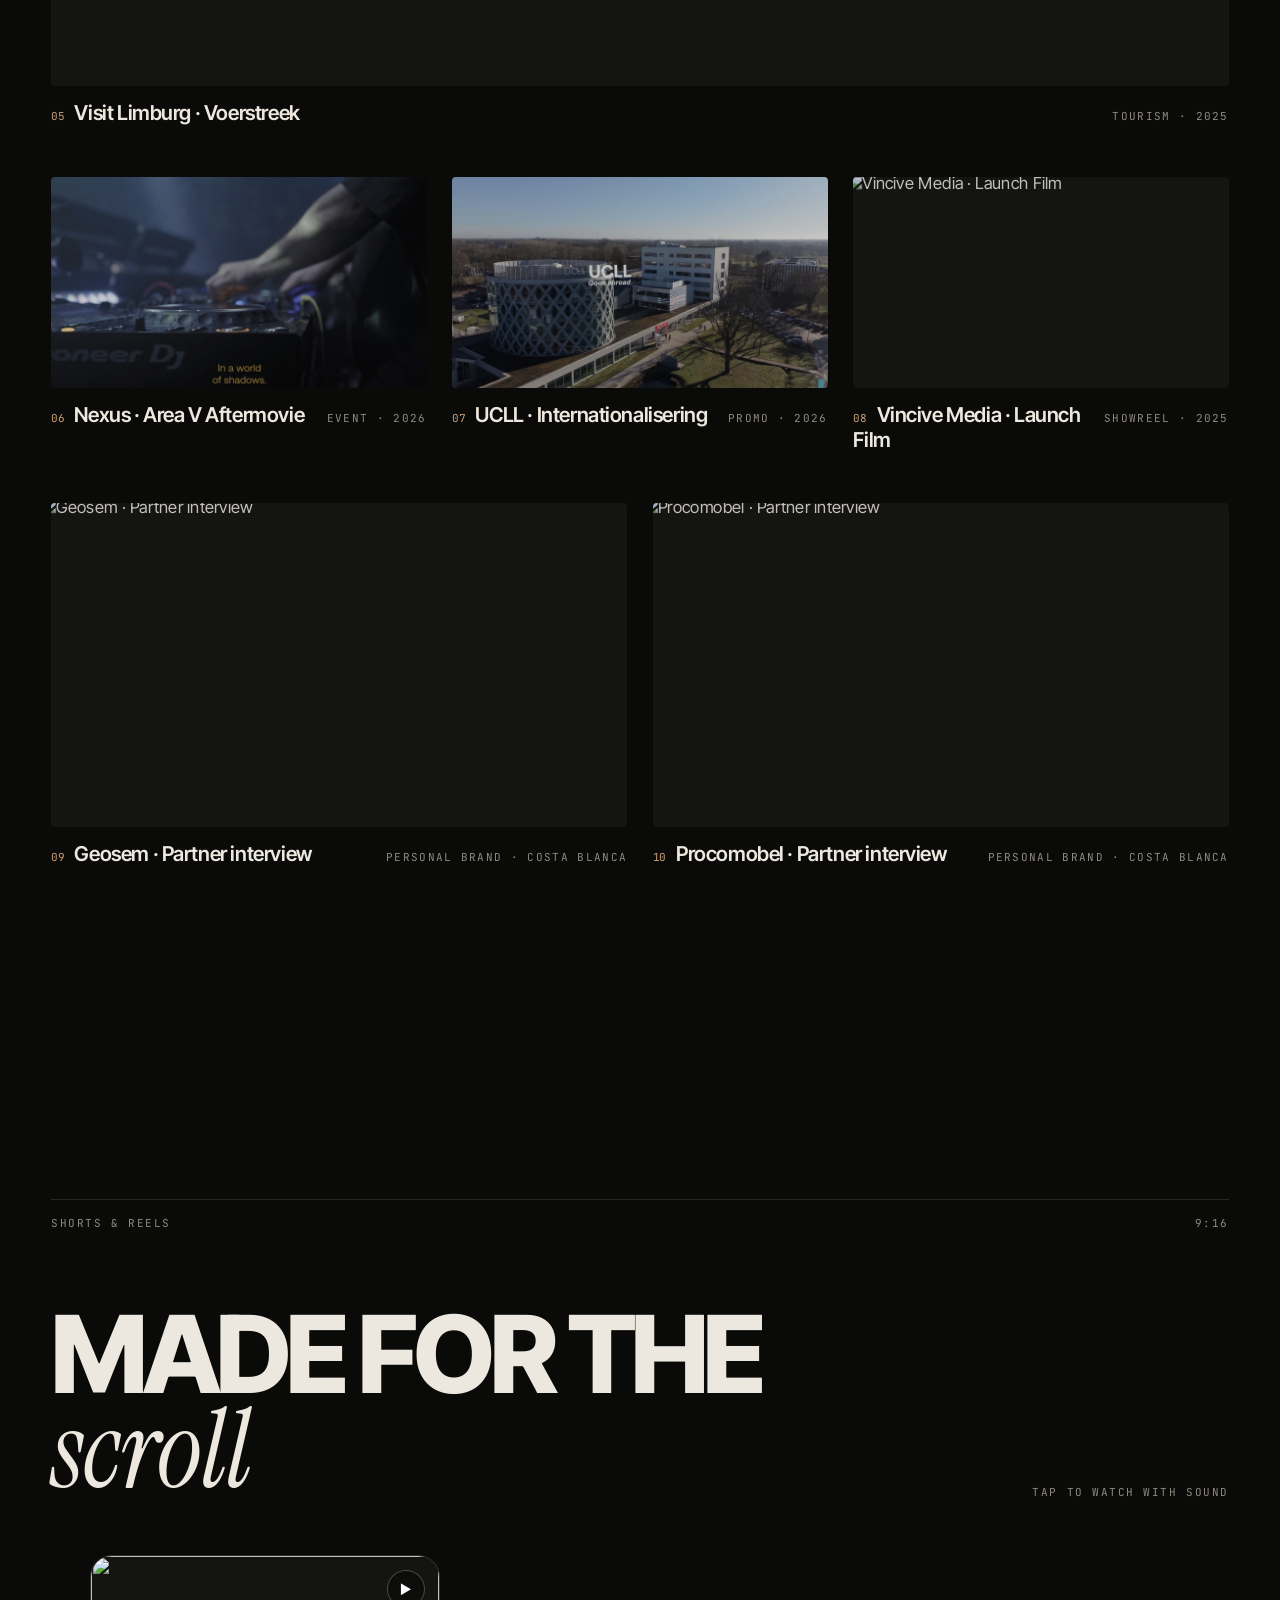
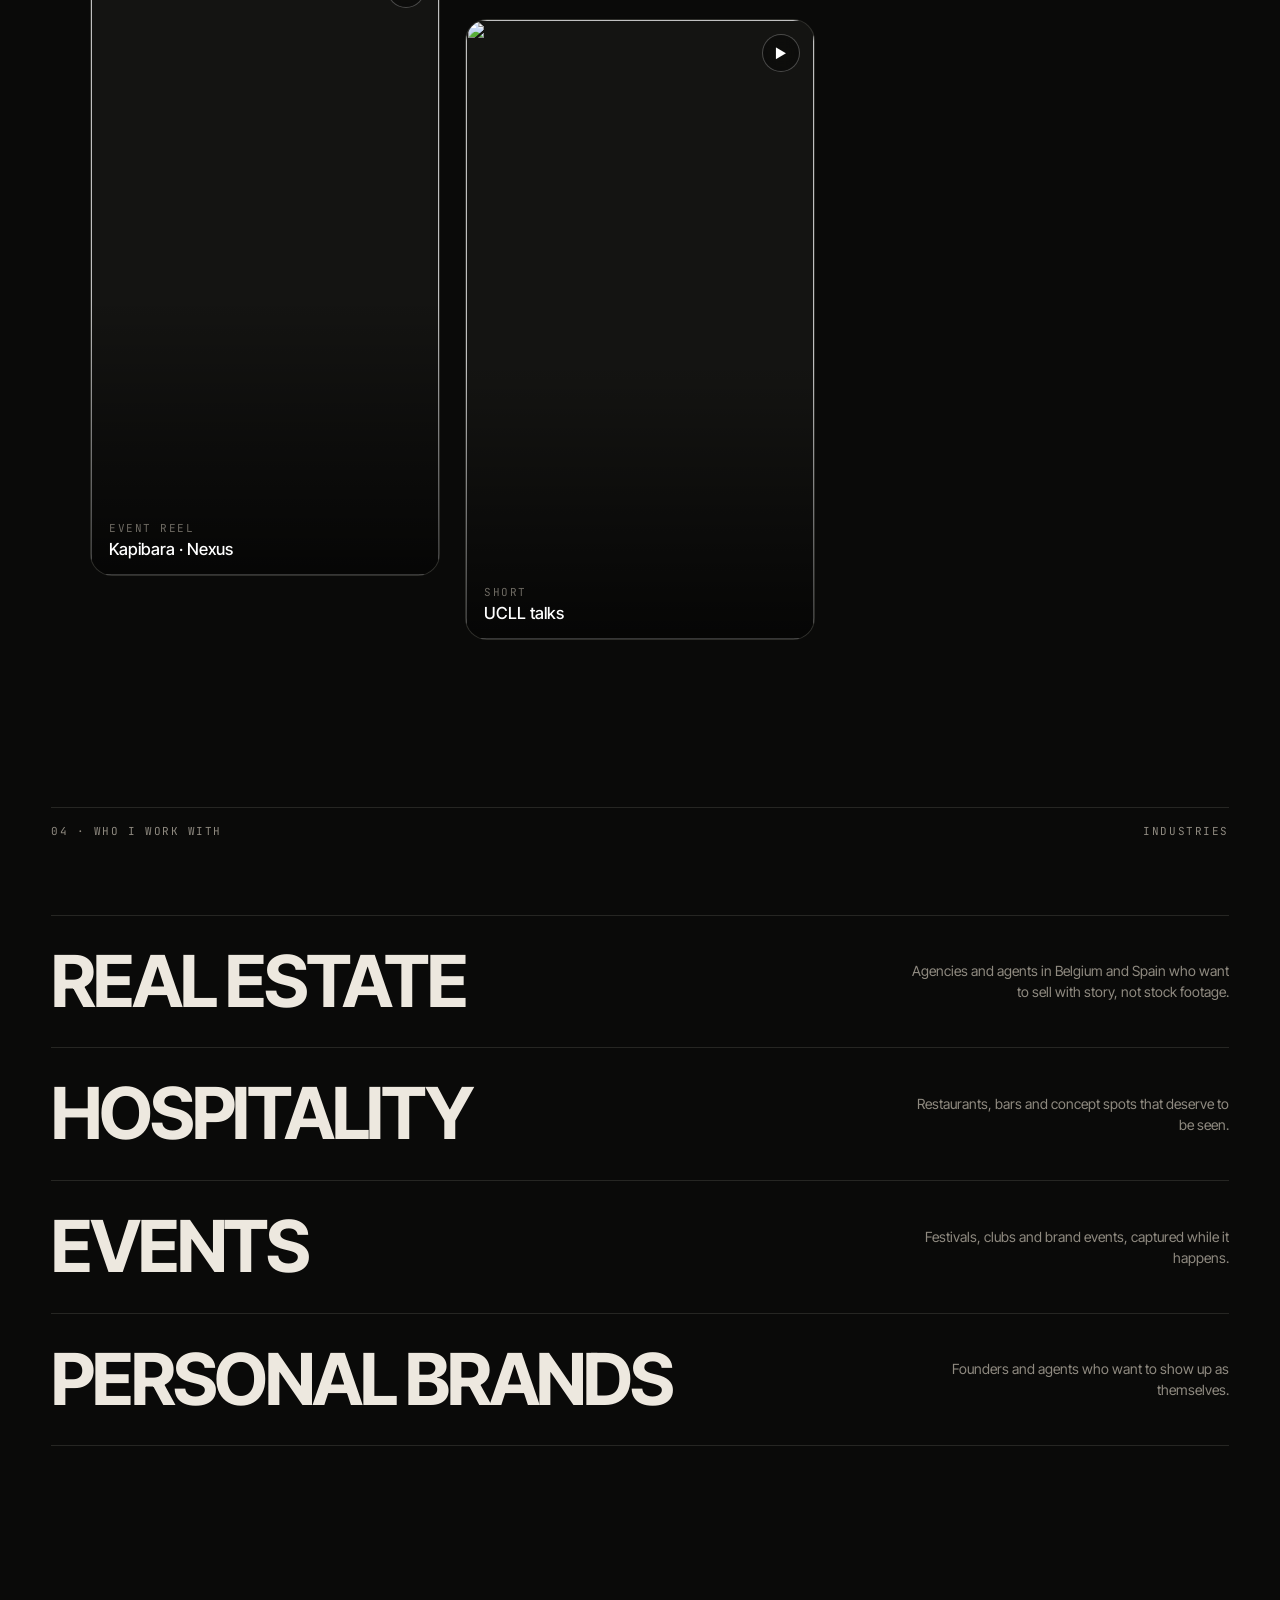
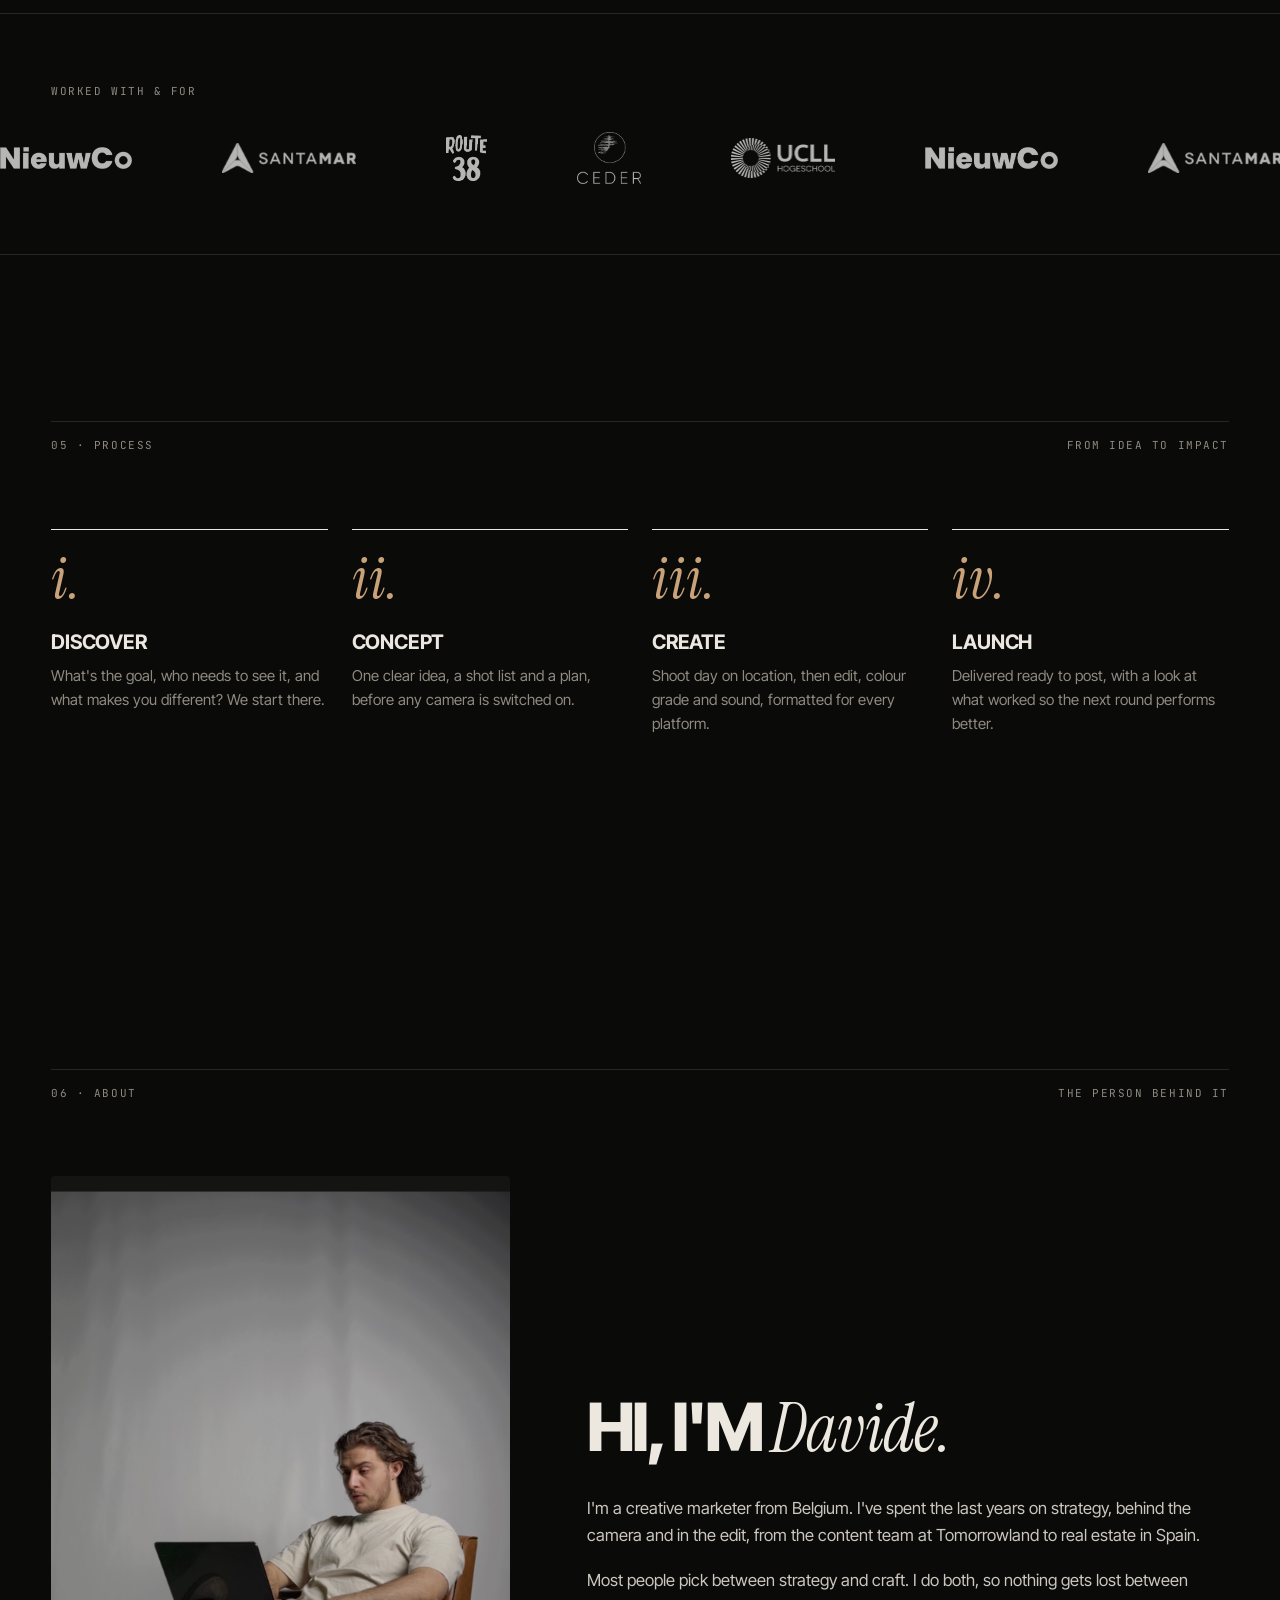
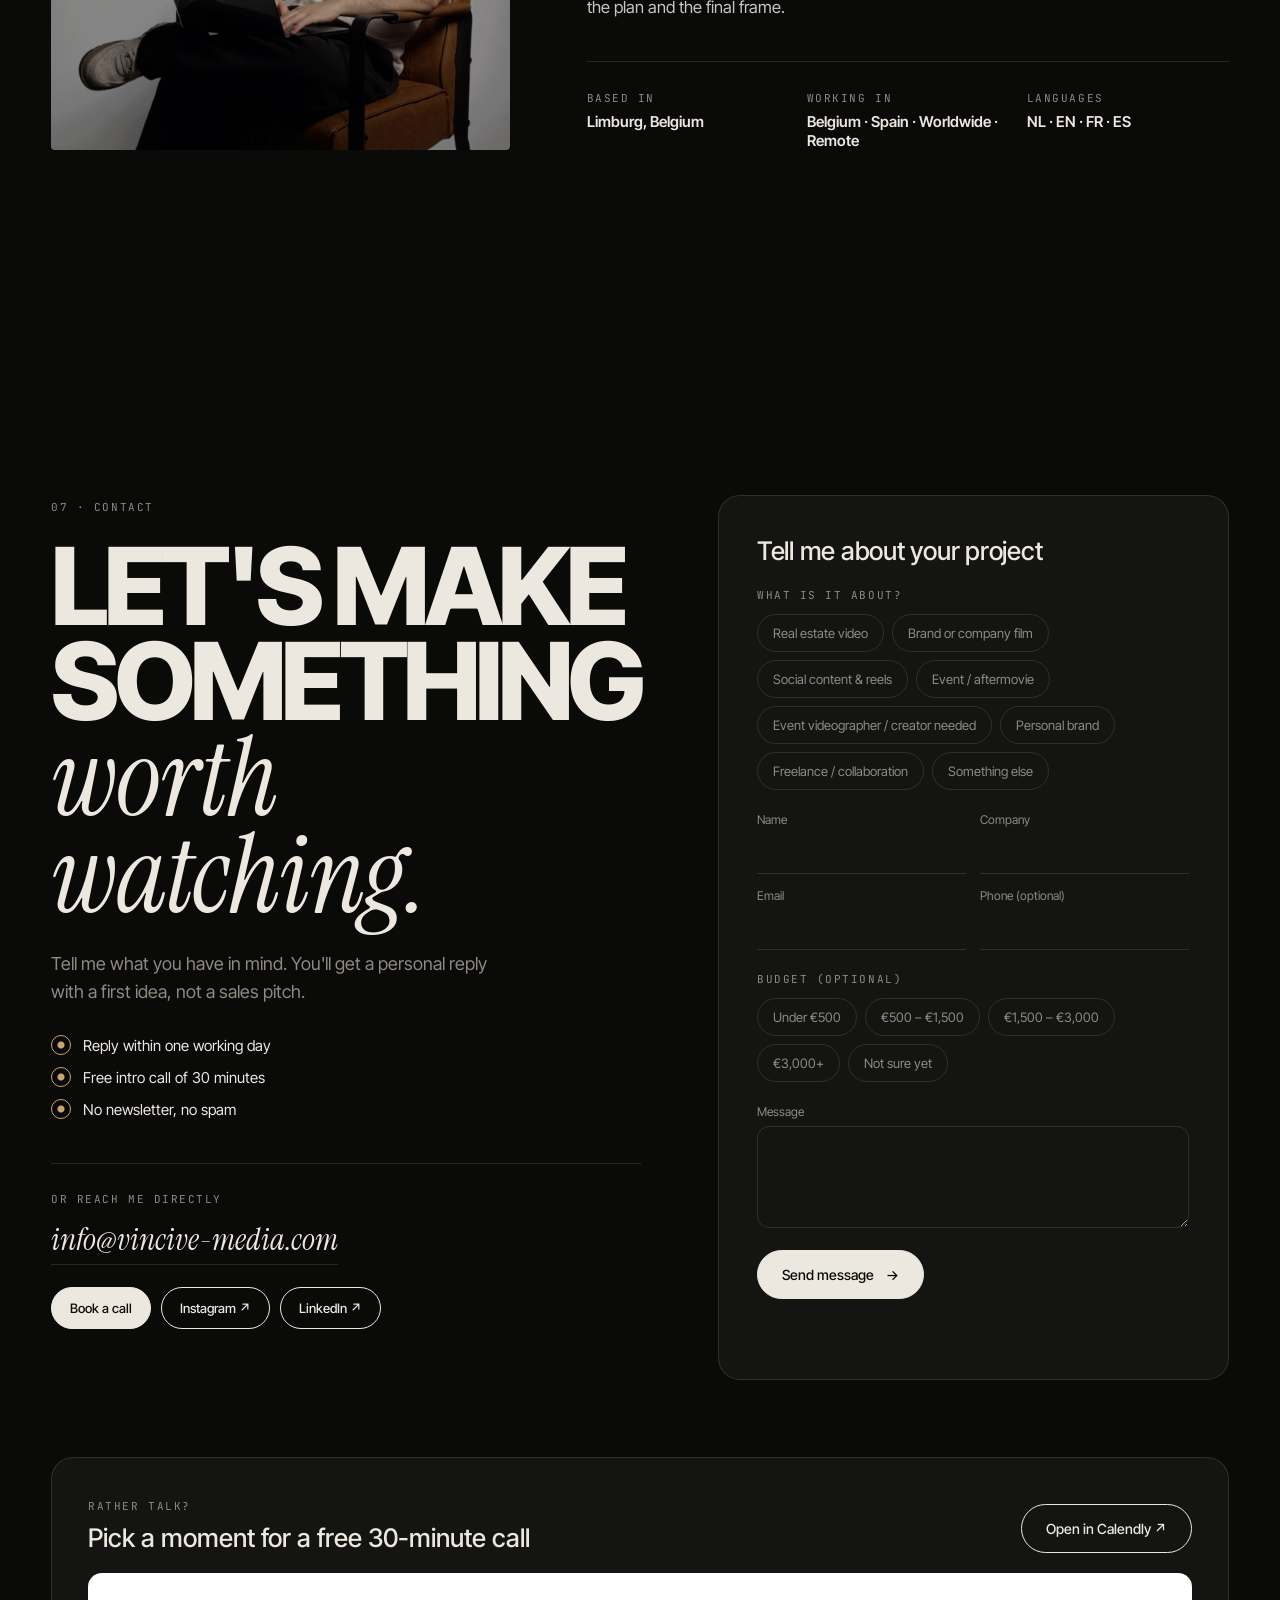
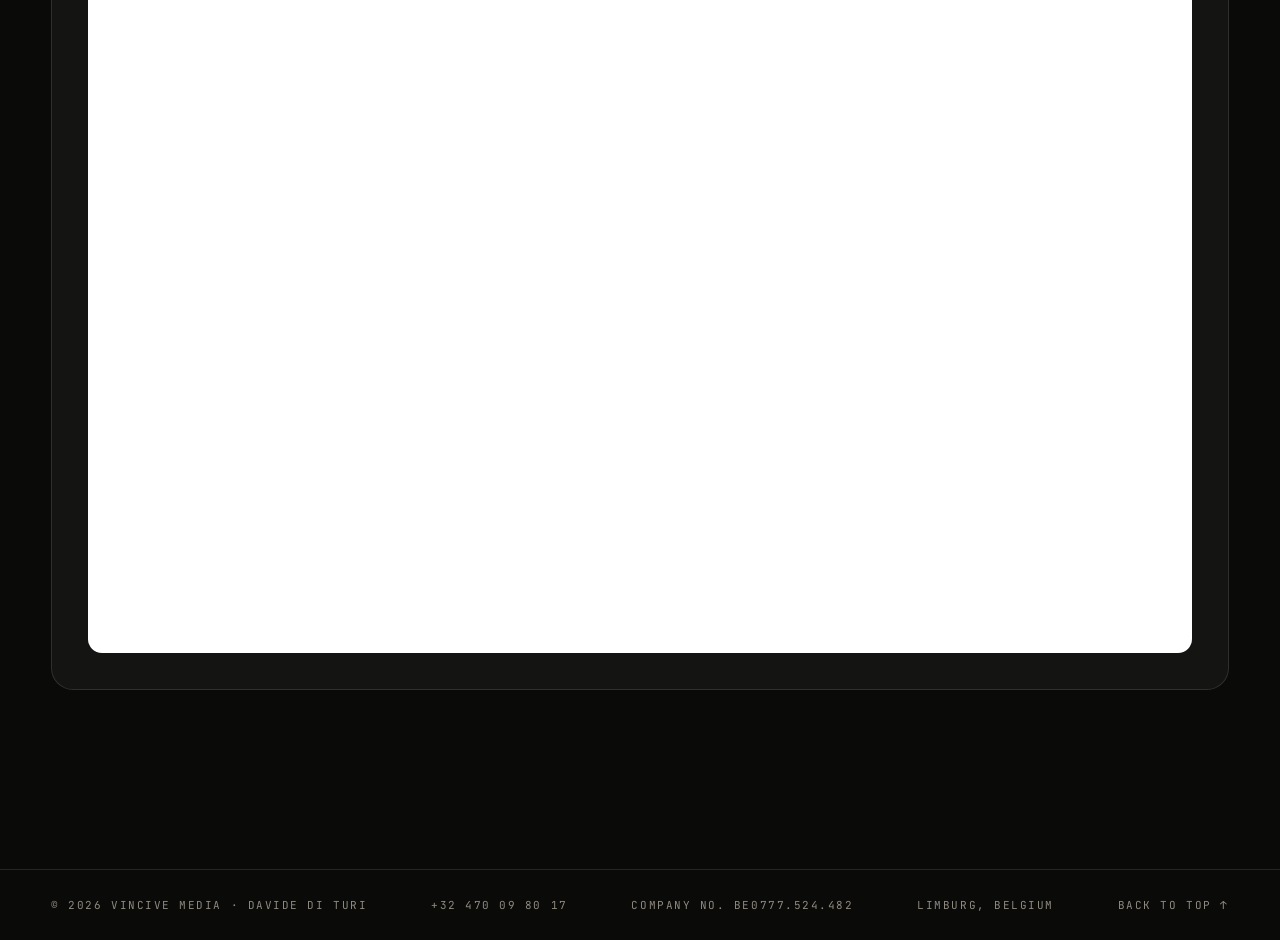
==== commit 9eb545a8: "Refactor logos and shorts data in index.html" ====
--- a/index.html
+++ b/index.html
@@ -577,8 +577,8 @@
   {t:"Procomobel · Partner interview", tag:{en:"Personal brand · Costa Blanca",nl:"Personal brand · Costa Blanca"}, src:"yt", id:"bC2n_Vl4MDY"}
 ];
 const logos = [ // [file, name, height in px]
-  ["nieuwco.png","NieuwCo",22],["tomorrowland-belgium.png","Tomorrowland Belgium",52],["santamar.png","Santamar",30],["route38.png","Route 38",46],
-  ["ceder.png","Ceder",52],["tomorrowland-academy.png","Tomorrowland Academy",38],["ucll.png","UCLL Hogeschool",40]];
+  ["nieuwco.png","NieuwCo",22],["santamar.png","Santamar",30],["route38.png","Route 38",46],
+  ["ceder.png","Ceder",52],["ucll.png","UCLL Hogeschool",40]];
 
 /* =========================================================
    TEXT · English / Nederlands
@@ -839,9 +839,8 @@
 /* ---------- shorts (YouTube) ----------
    Cards play muted on a loop when in view (no controls), tap = full video with sound. */
 const shorts=[
-  {id:"WvbrBzflCvg", t:"Recap · Core LA 2026", tag:"Tomorrowland"},
-  {id:"6B4mSBRmngk", t:"SOLOVIDA x TML Academy · Network event", tag:"Event reel"},
-  {id:"FRllJis9LkI", t:"Meta glasses · Tomorrowland Winter 2026", tag:"POV reel"},
+  {id:"_QJNTLpQSxE", t:"Kapibara · Nexus", tag:"Event reel"},
+  {id:"9skvyW17kiQ", t:"UCLL talks", tag:"Short"},
 ];
 (function(){
   const row=document.getElementById("shRow");
